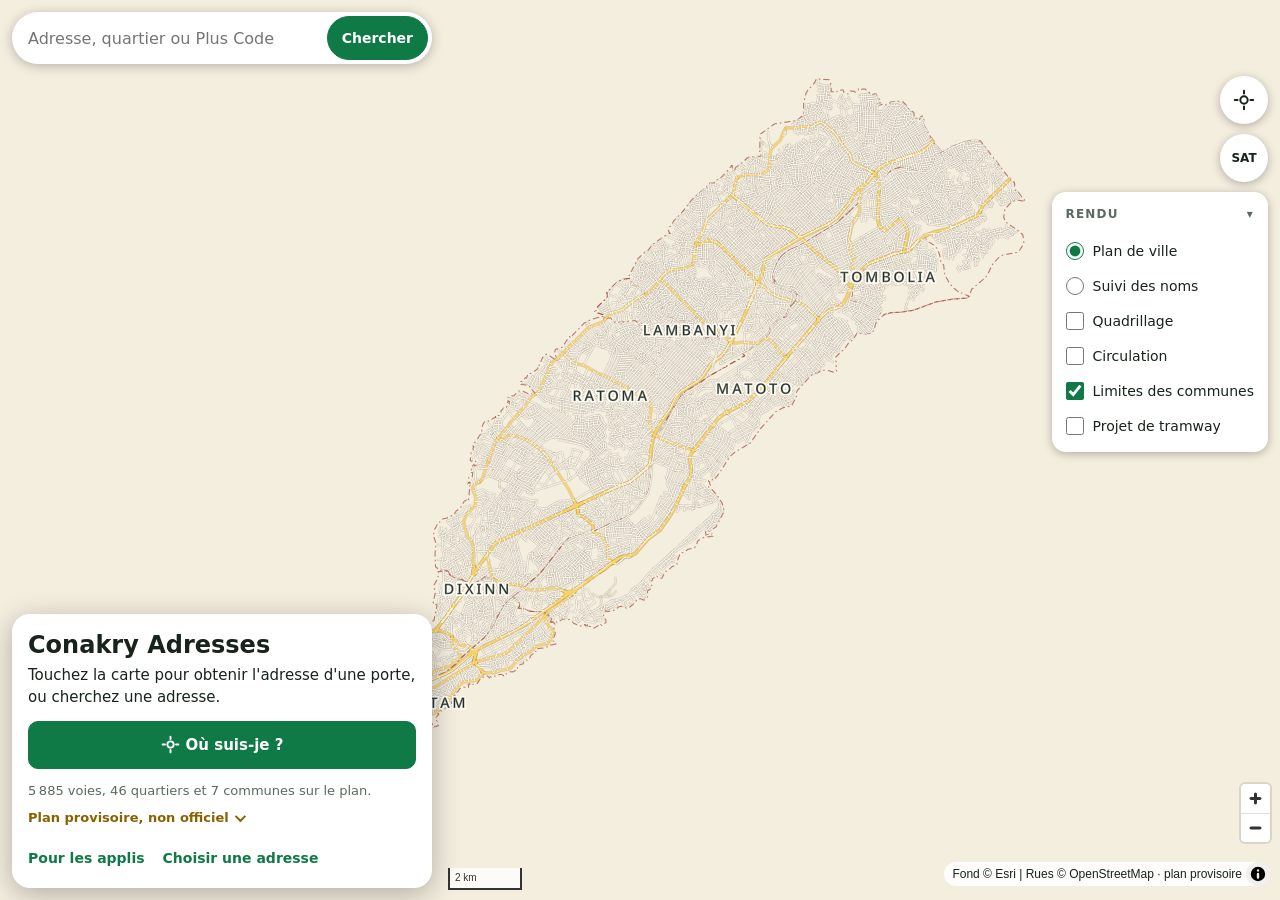
==== index.html @ 18bef1b9 "Add files via upload" ====
<!doctype html>
<html lang="fr">
<head>
<meta charset="utf-8">
<meta http-equiv="Content-Security-Policy" content="default-src 'self'; script-src 'self' 'sha256-NFKYXczPNvutUIV6wnnQyfD9SWZj7FU3vL9uxPOGpcQ=' 'sha256-Ma7/QPnhG1mItDEI+f5N7MuW3fQA10HbDsTtit2PILU='; style-src 'self' 'unsafe-inline' https://fonts.googleapis.com; font-src 'self' https://fonts.gstatic.com; img-src 'self' data: blob: https://server.arcgisonline.com; connect-src 'self' https://server.arcgisonline.com; worker-src 'self' blob:; child-src blob:; object-src 'none'; base-uri 'none'; form-action 'none'">
<meta name="referrer" content="strict-origin-when-cross-origin">
<meta name="viewport" content="width=device-width,initial-scale=1,viewport-fit=cover">
<meta name="theme-color" content="#0f7a46">
<title>Conakry Adresses</title>
<meta name="description" content="Plan d'adressage provisoire de Conakry : l'adresse de chaque porte, un code postal par quartier, des itinéraires. Pour les services de livraison et de transport.">
<link rel="icon" href="icone.svg" type="image/svg+xml">
<link rel="preconnect" href="https://fonts.googleapis.com"><link rel="preconnect" href="https://fonts.gstatic.com" crossorigin>
<link rel="stylesheet" href="https://fonts.googleapis.com/css2?family=Bricolage+Grotesque:opsz,wght@12..96,700;12..96,800&family=Instrument+Sans:wght@400;500;600;700&display=swap">
<link rel="stylesheet" href="lib/maplibre-gl.css">
<link rel="stylesheet" href="style.css">
<script>if(window.top!==window.self){document.documentElement.style.display='none';try{window.top.location=window.self.location.href}catch(e){}}</script>
<style>
html,body{height:100%;overflow:hidden}
#map{position:fixed;inset:0;background:var(--paper)}
.top{position:fixed;z-index:20;top:calc(env(safe-area-inset-top,0px) + 12px);left:max(12px,env(safe-area-inset-left,0px));width:min(420px,calc(100vw - 24px))}
.find{display:flex;align-items:center;gap:4px;background:var(--panel);border-radius:999px;box-shadow:0 2px 12px rgba(0,0,0,.25);padding:4px 4px 4px 16px;height:52px}
.find input{border:0;background:transparent;min-height:44px;padding:0;font-size:16px;flex:1;min-width:0;outline-offset:-2px}
.find .btn{border-radius:999px;min-height:44px}
.sugg{list-style:none;margin:8px 0 0;padding:6px;background:var(--panel);border-radius:16px;box-shadow:0 8px 24px rgba(0,0,0,.22);max-height:min(60vh,420px);overflow:auto}
.sugg li button{all:unset;box-sizing:border-box;display:flex;flex-direction:column;gap:1px;width:100%;padding:9px 10px;border-radius:10px;cursor:pointer}
.sugg li button:hover,.sugg li button[aria-selected="true"]{background:var(--green-soft)}
.sugg b{font-weight:600}.sugg small{color:var(--muted);font-size:12px}
.sugg .empty{padding:10px;color:var(--muted);font-size:14px}
.card{position:fixed;z-index:15;left:max(12px,env(safe-area-inset-left,0px));bottom:calc(env(safe-area-inset-bottom,0px) + 12px);width:min(420px,calc(100vw - 24px));max-height:min(58vh,560px);overflow:auto;background:var(--panel);border-radius:18px;box-shadow:0 6px 28px rgba(0,0,0,.28);padding:16px}
.eyebrow{font:600 13px/1.3 var(--body);color:var(--muted);display:flex;align-items:center;gap:7px}
.eyebrow.ici::before{content:"";width:10px;height:10px;border-radius:50%;background:#2a7de1;box-shadow:0 0 0 3px rgba(42,125,225,.25);flex:none}
.eyebrow.tram::before{content:"";width:10px;height:10px;border-radius:50%;background:var(--panel);border:2.5px solid var(--tram);box-sizing:border-box;flex:none}
.card h1{font:800 24px/1.15 var(--display);margin:2px 0 4px;text-wrap:balance}
.card .intro{margin:0;font-size:15px}
.chiffres{margin:12px 0 0;font-size:13px;color:var(--muted)}
.avert{margin:4px 0 0;font-size:13px;color:var(--muted)}
.avert summary{cursor:pointer;list-style:none;display:inline-flex;align-items:center;gap:6px;font-weight:600;color:var(--warn);min-height:28px}
.avert summary::-webkit-details-marker{display:none}
.avert summary::after{content:"";width:6px;height:6px;border-right:2px solid currentColor;border-bottom:2px solid currentColor;transform:rotate(45deg) translateY(-2px);transition:transform .15s}
.avert[open] summary::after{transform:rotate(-135deg) translateY(-1px)}
.avert p{margin:4px 0 0;line-height:1.45}
.liens{display:flex;flex-wrap:wrap;gap:4px 18px;margin:12px 0 0;font-size:14px}
.liens a{font-weight:600;text-decoration:none;min-height:28px;display:inline-flex;align-items:center}
.liens a:hover{text-decoration:underline}
.btn.big{min-height:48px;font-size:15px}
.btn svg{flex:none}
.card h2{font:800 21px/1.2 var(--display);margin:2px 0 4px}
.l2{font-size:15px;color:var(--fg)}
.chips{display:flex;flex-wrap:wrap;gap:6px;margin:10px 0 4px}
.chip{font:600 12px ui-monospace,SFMono-Regular,Menlo,monospace;padding:5px 9px;border-radius:7px;background:var(--green-soft);color:var(--green);border:0;cursor:pointer;display:inline-flex;align-items:center;gap:6px;min-height:30px;max-width:100%;overflow-wrap:anywhere;text-align:left}
.chip svg{flex:none;opacity:.75}
.chip.pc{background:var(--soft);color:var(--fg)}
.st{font-size:13px;color:var(--muted);margin:6px 0 0}
.st.prov{color:var(--warn)}
.ded{margin:8px 0 0;padding:8px 10px;border-left:3px solid var(--quartier);background:color-mix(in srgb,var(--quartier) 7%,transparent);border-radius:0 8px 8px 0;font-size:13px;line-height:1.4;color:var(--fg)}
.ded b{font-weight:700}
.row{display:flex;flex-wrap:wrap;gap:8px;margin-top:12px}
.row .btn{flex:1 1 auto}
.villes{display:flex;flex-wrap:wrap;gap:6px;margin:10px 0 2px}.villes a{font:600 13px var(--body);padding:6px 11px;border-radius:999px;border:1px solid var(--line);color:var(--fg);text-decoration:none;background:var(--panel)}.villes a[aria-current="page"]{background:var(--green);border-color:var(--green);color:var(--on-green)}
.modes{display:grid;grid-template-columns:repeat(3,1fr);gap:6px;background:var(--soft);padding:4px;border-radius:12px;margin:10px 0}
.modes button{all:unset;text-align:center;padding:9px 4px;border-radius:9px;font:600 14px var(--body);cursor:pointer;color:var(--muted)}
.modes button[aria-pressed="true"]{background:var(--panel);color:var(--green);box-shadow:0 1px 3px rgba(0,0,0,.15)}
.sum{display:flex;gap:14px;align-items:baseline}.sum b{font:800 26px var(--display)}.sum span{color:var(--muted);font-size:14px}
.pts{display:grid;grid-template-columns:14px 1fr;gap:6px 10px;align-items:center;font-size:14px;margin:6px 0}
.pts i{width:12px;height:12px;border-radius:50%;display:block}.pts .a{background:var(--blue)}.pts .b{background:var(--red)}
.steps{list-style:none;margin:10px 0 0;padding:0;border-top:1px solid var(--line)}
.steps li{display:flex;justify-content:space-between;gap:10px;padding:7px 0;border-bottom:1px solid var(--line);font-size:13px}
.steps li span:last-child{color:var(--muted);white-space:nowrap}
.fabs{position:fixed;z-index:15;right:max(12px,env(safe-area-inset-right,0px));top:calc(env(safe-area-inset-top,0px) + 76px);display:flex;flex-direction:column;align-items:flex-end;gap:10px}
:root{--street-prop:#0f7a46;--street-keep:#3e5a8a;--street-todo:#b9a07a;--circ:#d9650b;--tram:#7b2d8e}
@media (prefers-color-scheme:dark){:root:not([data-theme="light"]){--street-prop:#3fc483;--street-keep:#8fb0ea;--street-todo:#8a7a60;--circ:#ff9a45;--tram:#d08be6}}
:root[data-theme="dark"]{--street-prop:#3fc483;--street-keep:#8fb0ea;--street-todo:#8a7a60;--circ:#ff9a45;--tram:#d08be6}
/* menu « Rendu », comme sur la carte de Kaloum */
.rendu{background:var(--panel);border-radius:14px;box-shadow:0 2px 10px rgba(0,0,0,.28);max-width:min(250px,calc(100vw - 24px))}
.rendu>button{all:unset;box-sizing:border-box;cursor:pointer;display:flex;align-items:center;justify-content:space-between;gap:10px;width:100%;min-height:44px;padding:0 14px;font:800 12px var(--body);letter-spacing:.1em;text-transform:uppercase;color:var(--muted)}
.rendu>button:focus-visible{outline:3px solid var(--yellow);outline-offset:2px;border-radius:14px}
.rendu .rb{display:grid;gap:9px;padding:2px 14px 13px;font-size:14px;max-height:calc(100vh - env(safe-area-inset-top,0px) - 250px);overflow:auto}
@media (max-width:640px){.rendu .rb{max-height:calc(100vh - env(safe-area-inset-top,0px) - var(--card,140px) - 230px)}}
.rendu label{display:flex;gap:9px;align-items:center;cursor:pointer;font-weight:500;min-height:26px}
.rendu input{width:18px;height:18px;margin:0;accent-color:var(--green);flex:none}
.rleg{display:grid;gap:4px;font-size:12px;color:var(--muted);border-top:1px solid var(--line);padding-top:8px}.rleg i{display:inline-block;width:20px;height:5px;border-radius:3px;margin-right:7px;vertical-align:middle}
.tram-info b{color:var(--tram)}
.fab{display:grid;place-items:center;width:48px;height:48px;border-radius:50%;border:0;background:var(--panel);color:var(--fg);box-shadow:0 2px 10px rgba(0,0,0,.28);cursor:pointer;font:700 12px var(--body)}
.fab[aria-pressed="true"]{background:var(--green);color:var(--on-green)}
.toast{position:fixed;z-index:40;left:50%;transform:translateX(-50%);top:calc(env(safe-area-inset-top,0px) + 76px);background:var(--fg);color:var(--bg);padding:10px 16px;border-radius:10px;font-weight:600;font-size:14px;max-width:calc(100% - 32px);text-align:center;box-shadow:0 6px 20px rgba(0,0,0,.25)}
.status{position:fixed;inset:0;z-index:30;display:grid;place-items:center;background:color-mix(in srgb,var(--bg) 85%,transparent);padding:24px;text-align:center}
.status div{max-width:440px;background:var(--panel);border:1px solid var(--line);border-radius:16px;padding:20px}
.status h3{font:800 19px var(--display);margin:0 0 6px}
.pin{width:30px;height:42px;margin:-42px 0 0 -15px;filter:drop-shadow(0 2px 3px rgba(0,0,0,.4))}
.me{width:18px;height:18px;margin:-9px 0 0 -9px;border-radius:50%;background:#2a7de1;border:3px solid #fff;box-shadow:0 0 0 6px rgba(42,125,225,.25)}
.pick{position:fixed;z-index:25;left:50%;transform:translateX(-50%);top:calc(env(safe-area-inset-top,0px) + 76px);background:var(--panel);border:2px solid var(--blue);border-radius:12px;padding:8px 12px;font-weight:600;display:flex;gap:10px;align-items:center;box-shadow:0 4px 14px rgba(0,0,0,.2);max-width:calc(100% - 24px)}
.maplibregl-ctrl-bottom-right{bottom:calc(env(safe-area-inset-bottom,0px) + 4px)}
@media (min-width:641px){.maplibregl-ctrl-bottom-left{left:calc(min(420px,100vw - 24px) + 18px)}}
.maplibregl-ctrl-attrib,.maplibregl-ctrl-attrib.maplibregl-compact{background:color-mix(in srgb,var(--panel) 88%,transparent);color:var(--fg)}.maplibregl-ctrl-attrib a{color:var(--fg)}
.k-north .maplibregl-ctrl-compass{display:none}
@media (max-width:640px){
  .card{left:0;right:0;width:auto;bottom:0;border-radius:18px 18px 0 0;padding:14px 16px calc(14px + env(safe-area-inset-bottom,0px));max-height:52vh}
  .maplibregl-ctrl-bottom-left,.maplibregl-ctrl-bottom-right{bottom:calc(var(--card,140px) + 4px)}
  .maplibregl-ctrl-zoom-in,.maplibregl-ctrl-zoom-out{display:none!important}
  .maplibregl-ctrl-bottom-right .maplibregl-ctrl-attrib{max-width:calc(100vw - 118px)}
  .rendu .rb{gap:5px;font-size:14px}
  .rendu label{min-height:30px}
}
</style>
</head>
<body>
<div id="map" role="application" aria-label="Carte de Conakry : touchez une porte pour obtenir son adresse"></div>
<header class="top">
  <form class="find" id="find" role="search" autocomplete="off">
    <input type="search" id="q" placeholder="Adresse, quartier ou Plus Code" aria-label="Chercher une adresse" aria-controls="sugg" maxlength="120" enterkeyhint="search">
    <button class="btn primary" type="submit">Chercher</button>
  </form>
  <ul class="sugg" id="sugg" role="listbox" hidden></ul>
</header>
<div class="fabs">
  <button class="fab" type="button" id="fabLoc" aria-label="Ma position"><svg width="22" height="22" viewBox="0 0 24 24" fill="none" stroke="currentColor" stroke-width="2.2" stroke-linecap="round" aria-hidden="true"><circle cx="12" cy="12" r="4"/><path d="M12 2v3M12 19v3M2 12h3M19 12h3"/></svg></button>
  <button class="fab" type="button" id="fabSat" aria-label="Vue satellite" aria-pressed="false">SAT</button>
  <div class="rendu" id="rendu" hidden>
    <button type="button" id="renduBtn" aria-expanded="false" aria-controls="renduCorps">Rendu <span id="renduFl" aria-hidden="true">▸</span></button>
    <div class="rb" id="renduCorps" hidden>
      <label><input type="radio" name="rendu" value="plan"> Plan de ville</label>
      <label><input type="radio" name="rendu" value="suivi"> Suivi des noms</label>
      <label><input type="checkbox" id="grilleOn"> Quadrillage</label>
      <label><input type="checkbox" id="circOn"> Circulation</label>
      <label><input type="checkbox" id="limOn"> Limites des communes</label>
      <label id="tramLab"><input type="checkbox" id="tramOn"> Projet de tramway</label>
      <div class="rleg" id="legSuivi" hidden><span><i style="background:var(--street-keep)"></i>Nom conservé</span><span><i style="background:var(--street-prop)"></i>Nom proposé</span><span><i style="background:var(--street-todo)"></i>À nommer</span></div>
      <div class="rleg" id="legCirc" hidden><span><i style="background:var(--circ)"></i>Sens unique (flèches au zoom)</span></div>
    </div>
  </div>
</div>
<div class="pick" id="pick" hidden><span id="pickTxt">Touchez la carte pour choisir le départ</span><button class="btn" type="button" id="pickNo">Annuler</button></div>
<section class="card" id="card" aria-live="polite"></section>
<div class="toast" id="toast" role="status" hidden></div>
<div class="status" id="status"><div><h3>Chargement du plan…</h3><p class="hint">Les rues et les quartiers arrivent.</p></div></div>
<script src="lib/maplibre-gl.js"></script>
<script src="sdk/conakry-adresses.js"></script>
<script src="sdk/guidage.js"></script>
<script>
(()=>{
const $=id=>document.getElementById(id),CA=window.ConakryAdresses;
const esc=s=>String(s??'').replace(/[&<>"']/g,c=>({'&':'&amp;','<':'&lt;','>':'&gt;','"':'&quot;',"'":'&#39;'}[c]));
const css=v=>getComputedStyle(document.documentElement).getPropertyValue(v).trim();
let toastT;const toast=m=>{const t=$('toast');t.textContent=m;t.hidden=false;clearTimeout(toastT);toastT=setTimeout(()=>{t.hidden=true},3200)};
const fmtD=m=>m<1000?Math.round(m/10)*10+' m':(m/1000).toFixed(1).replace('.',',')+' km';
const fmtT=s=>s<60?'moins d\'1 min':s<3600?Math.round(s/60)+' min':Math.floor(s/3600)+' h '+String(Math.round(s%3600/60)).padStart(2,'0');
const glyphOk=c=>{const n=c.codePointAt(0);return n<1024||(n>=7680&&n<7936)||(n>=8192&&n<8448)};
const safe=t=>[...String(t||'')].map(c=>glyphOk(c)?c:[...c.normalize('NFD')].filter(glyphOk).join('')).join('');
/* ville : ?ville=labe, ou d'après le code postal d'un identifiant partagé (#GN-85002-…), sinon Conakry */
const VILLES={conakry:{nom:'Conakry',dossier:'data/'},kindia:{nom:'Kindia',dossier:'data/kindia/'},labe:{nom:'Labé',dossier:'data/labe/'},mamou:{nom:'Mamou',dossier:'data/mamou/'},nzerekore:{nom:'N\'Zérékoré',dossier:'data/nzerekore/'},siguiri:{nom:'Siguiri',dossier:'data/siguiri/'}};
const PREFIXES=[['834','siguiri'],['840','kindia'],['850','labe'],['860','mamou'],['870','nzerekore'],['88','conakry'],['89','conakry']];
const villeDuCode=id=>{const m=String(id||'').match(/^GN-(\d{5})-/i);if(!m)return null;const p=PREFIXES.find(([x])=>m[1].startsWith(x));return p?p[1]:null};
let VILLE=new URLSearchParams(location.search).get('ville');
const aVille=k=>typeof k==='string'&&Object.prototype.hasOwnProperty.call(VILLES,k);
const dec=t=>{try{return decodeURIComponent(t)}catch(e){return t}};   /* un lien abîmé (« #% ») ne bloque pas la carte */
if(!aVille(VILLE))VILLE=villeDuCode(dec(location.hash.slice(1)))||'conakry';
const VI=VILLES[VILLE],SUFFIXE=VILLE==='conakry'?'':'?ville='+VILLE;
$('status').querySelector('h3').textContent='Chargement du plan de '+VI.nom+'…';
let VLIST=null;
if(!window.maplibregl||!CA){$('status').innerHTML='<div><h3>La carte ne peut pas démarrer</h3><p class="hint">Vérifiez la connexion internet et utilisez un navigateur récent (Chrome, Safari, Edge).</p></div>';return}

/* ---------- carte ---------- */
const ESRI='https://server.arcgisonline.com/ArcGIS/rest/services/';
const dark=()=>matchMedia('(prefers-color-scheme: dark)').matches&&document.documentElement.dataset.theme!=='light';
const CLE_VUE='conakry-carte-vue'+(VILLE==='conakry'?'':'-'+VILLE);
/* dernière vue gardée par ce navigateur : vérifiée, sinon oubliée (une vue abîmée empêcherait la carte de démarrer) */
let vue=null;try{const v=JSON.parse(localStorage.getItem(CLE_VUE)||'null'),n=x=>typeof x==='number'&&isFinite(x);
  if(v&&n(v.lat)&&n(v.lng)&&n(v.z)&&Math.abs(v.lat)<85&&Math.abs(v.lng)<=180&&v.z>=0&&v.z<=22)vue={lat:v.lat,lng:v.lng,z:v.z,b:n(v.b)?v.b:0,p:n(v.p)?Math.min(Math.max(v.p,0),60):0};else localStorage.removeItem(CLE_VUE)}catch(e){}
const map=new maplibregl.Map({container:'map',attributionControl:false,maxPitch:60,
  style:{version:8,glyphs:new URL('glyphs/{fontstack}/{range}.pbf',location.href).href.replace('%7Bfontstack%7D','{fontstack}').replace('%7Brange%7D','{range}'),
    sources:{plan:{type:'raster',tiles:[ESRI+'Canvas/'+(dark()?'World_Dark_Gray_Base':'World_Light_Gray_Base')+'/MapServer/tile/{z}/{y}/{x}'],tileSize:256,maxzoom:16,attribution:'Fond © Esri'},
      sat:{type:'raster',tiles:[ESRI+'World_Imagery/MapServer/tile/{z}/{y}/{x}'],tileSize:256,maxzoom:18,attribution:'Images © Esri, Maxar'}},
    layers:[{id:'bg',type:'background',paint:{'background-color':css('--paper')}},{id:'plan',type:'raster',source:'plan',paint:{'raster-opacity':.55}},{id:'sat',type:'raster',source:'sat',layout:{visibility:'none'}}]},
  center:vue?[vue.lng,vue.lat]:[-13.62,9.60],zoom:vue?vue.z:11,bearing:vue?vue.b:0,pitch:vue?vue.p:0,
  locale:{'NavigationControl.ZoomIn':'Zoomer','NavigationControl.ZoomOut':'Dézoomer','NavigationControl.ResetBearing':'Remettre le nord en haut','AttributionControl.ToggleAttribution':'Sources','Popup.Close':'Fermer'}});
map.addControl(new maplibregl.AttributionControl({compact:true,customAttribution:'Rues © <a href="https://www.openstreetmap.org/copyright" target="_blank" rel="noopener noreferrer">OpenStreetMap</a> · plan provisoire'}),'bottom-right');
map.addControl(new maplibregl.NavigationControl({visualizePitch:true}),'bottom-right');
map.addControl(new maplibregl.ScaleControl({unit:'metric',maxWidth:90}),'bottom-left');
const north=()=>map.getContainer().classList.toggle('k-north',Math.abs(map.getBearing())<.5&&map.getPitch()<.5);map.on('rotate',north);map.on('pitch',north);north();
let saveT;map.on('moveend',()=>{clearTimeout(saveT);saveT=setTimeout(()=>{const c=map.getCenter();try{localStorage.setItem(CLE_VUE,JSON.stringify({lat:+c.lat.toFixed(5),lng:+c.lng.toFixed(5),z:+map.getZoom().toFixed(2),b:+map.getBearing().toFixed(1),p:+map.getPitch().toFixed(1)}))}catch(e){}},400)});
$('fabSat').onclick=()=>{const on=$('fabSat').getAttribute('aria-pressed')!=='true';$('fabSat').setAttribute('aria-pressed',on?'true':'false');map.setLayoutProperty('sat','visibility',on?'visible':'none');map.setLayoutProperty('plan','visibility',on?'none':'visible');map.setPaintProperty('bg','background-color',on?'#20251f':css('--paper'))};

/* ---------- données ---------- */
let ref=null,pin=null,me=null,mePos=null,mePosT=0,route=null,picking=false;
const FC=f=>({type:'FeatureCollection',features:f||[]});
function addLayers(){
  const z=['interpolate',['exponential',1.6],['zoom']];
  /* largeur des rues selon le zoom : [zoom, grande voie, petite rue] */
  const W=[[10,.8,.2],[11,1.2,.4],[12,2,.7],[13,2.8,1.2],[14,4,2],[15,6,3.2],[16,9,6],[17,14,10],[18,22,16]];
  const width=add=>[...z,...W.flatMap(([zz,M,m])=>[zz,['case',['==',['get','m'],1],M+add,m+add]])];
  map.addSource('zones',{type:'geojson',data:zonesFC()});
  map.addSource('voies',{type:'geojson',data:voiesFC(),tolerance:.25,buffer:64});
  map.addSource('noms',{type:'geojson',data:FC()});map.addSource('route',{type:'geojson',data:FC()});
  map.addSource('quartiers',{type:'geojson',data:quartiersFC()});map.addSource('communes',{type:'geojson',data:communesFC()});map.addSource('nums',{type:'geojson',data:FC()});
  map.addLayer({id:'zones',type:'line',source:'zones',paint:{'line-color':css('--quartier'),'line-width':[...z,10,1,15,2.4],'line-dasharray':[4,2,1,2],'line-opacity':.7}});
  map.addLayer({id:'casing',type:'line',source:'voies',layout:{'line-cap':'round','line-join':'round'},paint:{'line-color':['case',['==',['get','m'],1],css('--major-casing'),css('--casing')],'line-width':width(2.2),'line-opacity':['interpolate',['linear'],['zoom'],11,0,12.5,1]}});
  map.addLayer({id:'voies',type:'line',source:'voies',layout:{'line-cap':'round','line-join':'round'},paint:{'line-color':['case',['==',['get','m'],1],css('--major'),['==',['get','t'],1],'#efe9dd',css('--street')],'line-width':width(0)}});
  map.addLayer({id:'route-c',type:'line',source:'route',layout:{'line-cap':'round','line-join':'round'},paint:{'line-color':'#ffffff','line-width':[...z,11,5,16,12,18,20]}});
  map.addLayer({id:'route',type:'line',source:'route',layout:{'line-cap':'round','line-join':'round'},paint:{'line-color':css('--blue'),'line-width':[...z,11,3,16,7,18,13]}});
  /* précision du GPS autour du point bleu */
  map.addSource('moi',{type:'geojson',data:FC()});
  map.addLayer({id:'moi-f',type:'fill',source:'moi',paint:{'fill-color':'#2a7de1','fill-opacity':.12}});
  map.addLayer({id:'moi-l',type:'line',source:'moi',paint:{'line-color':'#2a7de1','line-opacity':.5,'line-width':1.2}});
/* numéros sous les noms : les noms de rues passent en priorité */
  map.addLayer({id:'nums',type:'symbol',source:'nums',minzoom:17.3,layout:{'text-field':['get','t'],'text-font':['NotoSansMedium'],'text-size':10.5,'text-padding':1},paint:{'text-color':['case',['==',['get','i'],1],css('--quartier'),css('--text')],'text-halo-color':css('--halo'),'text-halo-width':1.4}});
  const lab=(id,filter,minz,size,color,ls)=>map.addLayer({id,type:'symbol',source:'voies',minzoom:minz,filter,layout:{'text-field':['get','n'],'text-font':['NotoSansMedium'],'text-size':size,'symbol-placement':'line','text-max-angle':38,'symbol-spacing':280,'text-padding':2,'text-rotation-alignment':'map','text-pitch-alignment':'viewport','text-letter-spacing':ls||0},paint:{'text-color':color,'text-halo-color':css('--halo'),'text-halo-width':1.6}});
  lab('noms-p',['==',['get','p'],1],16.3,['interpolate',['linear'],['zoom'],16,9.5,18,12],css('--provisoire'));
  lab('noms',['all',['==',['get','p'],0],['==',['get','m'],0]],14.8,['interpolate',['linear'],['zoom'],15,9.5,17,12,19,14],css('--text'));
  lab('noms-m',['all',['==',['get','p'],0],['==',['get','m'],1]],12.5,['interpolate',['linear'],['zoom'],12.5,10,15,12,18,15],css('--text'),.05);
  map.addLayer({id:'quartiers',type:'symbol',source:'quartiers',minzoom:13,maxzoom:17.5,layout:{'text-field':['get','n'],'text-font':['NotoSansMedium'],'text-size':['interpolate',['linear'],['zoom'],13,10.5,16,13],'text-transform':'uppercase','text-letter-spacing':.18,'text-max-width':9,'text-padding':6},paint:{'text-color':css('--quartier'),'text-halo-color':css('--halo'),'text-halo-width':1.8,'text-opacity':.9}});
  map.addLayer({id:'communes',type:'symbol',source:'communes',maxzoom:13.2,layout:{'text-field':['get','n'],'text-font':['NotoSansMedium'],'text-size':['interpolate',['linear'],['zoom'],9,11,12,15],'text-transform':'uppercase','text-letter-spacing':.22},paint:{'text-color':css('--fg'),'text-halo-color':css('--halo'),'text-halo-width':2}});
}
function voiesFC(){return FC(ref.voies.map(v=>({type:'Feature',id:v.k,properties:{c:v.code,n:safe(v.nom),m:CA._interne.MAJEUR[v.highway]?1:0,p:v.statut==='a_nommer'||v.statut==='provisoire'||v.lien?1:0,t:v.highway==='track'?1:0,s:v.statut==='propose'?1:v.statut==='a_nommer'||v.statut==='provisoire'?2:0},geometry:{type:'MultiLineString',coordinates:v.segs.map(g=>g.map(p=>[p.lon,p.lat]))}})))}
function zonesFC(){return FC(ref.zones.flatMap(z=>z.rings.map(r=>({type:'Feature',properties:{n:z.nom},geometry:{type:'LineString',coordinates:r.concat([r[0]])}}))))}
function quartiersFC(){return FC(ref.quartiers.map(q=>({type:'Feature',properties:{n:safe(q.nom)+'\n'+q.cp},geometry:{type:'Point',coordinates:[q.lng,q.lat]}})))}
function communesFC(){return FC(ref.communes.map(c=>{const qs=ref.quartiers.filter(q=>q.commune===c.code);if(!qs.length)return null;return{type:'Feature',properties:{n:safe(c.nom)},geometry:{type:'Point',coordinates:[qs.reduce((a,q)=>a+q.lng,0)/qs.length,qs.reduce((a,q)=>a+q.lat,0)/qs.length]}}}).filter(Boolean))}
function drawNums(){
  if(!ref||!map.getSource('nums'))return;
  if(map.getZoom()<17.3){map.getSource('nums').setData(FC());return}
  const b=map.getBounds();const n=ref.numerosDans(b.getSouth(),b.getWest(),b.getNorth(),b.getEast(),1500);
  map.getSource('nums').setData(FC(n.map(x=>({type:'Feature',properties:{t:String(x.numero),i:x.impair?1:0},geometry:{type:'Point',coordinates:[x.lng,x.lat]}}))));
}
map.on('moveend',()=>setTimeout(drawNums,0));

/* ---------- menu « Rendu » (comme sur la carte de Kaloum) ---------- */
let RENDU={mode:'plan',grille:false,circ:false,lim:true,tram:false};
try{const r=JSON.parse(localStorage.getItem('conakry-rendu')||'{}')||{};if(r.mode==='suivi')RENDU.mode='suivi';for(const k of['grille','circ','lim','tram'])if(typeof r[k]==='boolean')RENDU[k]=r[k]}catch(e){}
const garderRendu=()=>{try{localStorage.setItem('conakry-rendu',JSON.stringify(RENDU))}catch(e){}};
const vis=(id,on)=>{if(map.getLayer(id))map.setLayoutProperty(id,'visibility',on?'visible':'none')};
/* quadrillage : carreaux de 0,01° (environ 1,1 km), colonnes A, B… d'ouest en est, rangées 1, 2… du nord au sud */
const GC=0.01;let G0=null;
const colonne=i=>{let t='';i++;while(i>0){const r=(i-1)%26;t=String.fromCharCode(65+r)+t;i=Math.floor((i-1)/26)}return t};
function grilleOrigine(){if(!G0){const b=ref.bbox;G0={w:Math.floor(b[0]/GC)*GC,n:Math.ceil(b[3]/GC)*GC,e:Math.ceil(b[2]/GC)*GC,s:Math.floor(b[1]/GC)*GC}}return G0}
const carreau=p=>{const o=grilleOrigine(),i=Math.floor((p.lng-o.w)/GC),j=Math.floor((o.n-p.lat)/GC);return i>=0&&j>=0&&p.lng<=o.e&&p.lat>=o.s?colonne(i)+(j+1):null};
function grille(){
  if(map.getSource('grille'))return;
  const o=grilleOrigine(),nx=Math.round((o.e-o.w)/GC),ny=Math.round((o.n-o.s)/GC),l=[],c=[];
  for(let i=0;i<=nx;i++){const x=+(o.w+i*GC).toFixed(4);l.push({type:'Feature',properties:{},geometry:{type:'LineString',coordinates:[[x,o.s],[x,o.n]]}})}
  for(let j=0;j<=ny;j++){const y=+(o.n-j*GC).toFixed(4);l.push({type:'Feature',properties:{},geometry:{type:'LineString',coordinates:[[o.w,y],[o.e,y]]}})}
  for(let i=0;i<nx;i++)for(let j=0;j<ny;j++)c.push({type:'Feature',properties:{t:colonne(i)+(j+1)},geometry:{type:'Point',coordinates:[o.w+(i+.5)*GC,o.n-(j+.5)*GC]}});
  map.addSource('grille',{type:'geojson',data:FC(l)});map.addSource('carreaux',{type:'geojson',data:FC(c)});
  map.addLayer({id:'grille',type:'line',source:'grille',paint:{'line-color':css('--blue'),'line-width':1,'line-opacity':.45}},'casing');
  map.addLayer({id:'carreaux',type:'symbol',source:'carreaux',minzoom:12.5,layout:{'text-field':['get','t'],'text-font':['NotoSansMedium'],'text-size':13,'text-allow-overlap':false},paint:{'text-color':css('--blue'),'text-opacity':.6,'text-halo-color':css('--halo'),'text-halo-width':1.5}});
}
/* circulation : flèches dans le sens des rues à sens unique (OpenStreetMap) */
function circulation(){
  if(map.getSource('sens'))return;
  const f=[];
  for(const v of ref.voies)v.segs.forEach((g,gi)=>{const o=v.ow[gi]||0;if(!o||g.length<2)return;const c=g.map(p=>[p.lon,p.lat]);f.push({type:'Feature',properties:{},geometry:{type:'LineString',coordinates:o>0?c:c.slice().reverse()}})});
  const cv=document.createElement('canvas');cv.width=cv.height=36;const x=cv.getContext('2d');
  x.fillStyle=css('--circ');x.strokeStyle=css('--halo');x.lineWidth=3;x.lineJoin='round';
  x.beginPath();x.moveTo(8,8);x.lineTo(28,18);x.lineTo(8,28);x.lineTo(13,18);x.closePath();x.stroke();x.fill();
  map.addImage('sens',x.getImageData(0,0,36,36),{pixelRatio:2});
  map.addSource('sens',{type:'geojson',data:FC(f)});
  map.addLayer({id:'sens',type:'symbol',source:'sens',minzoom:14.5,layout:{'symbol-placement':'line','symbol-spacing':80,'icon-image':'sens','icon-size':['interpolate',['linear'],['zoom'],15,.8,18,1.3],'icon-rotation-alignment':'map','icon-allow-overlap':true,'icon-ignore-placement':true}},'nums');
  map.addLayer({id:'sens-l',type:'line',source:'sens',minzoom:12,maxzoom:14.6,paint:{'line-color':css('--circ'),'line-width':2,'line-opacity':.8}},'nums');
  return f.length;
}
/* projet de tramway Coyah – Conakry – Kaloum – Coyah (stations et lignes reprises de la carte de Kaloum) */
const TRAM_STATIONS={
  coyah:{n:'Coyah',ll:[9.7056,-13.3858],big:1},maneah:{n:'Manéah',ll:[9.7005,-13.4128]},km36:{n:'Sanoyah – Km 36',ll:[9.6705,-13.4580],big:1},
  kagbelen:{n:'Kagbélen',ll:[9.6930,-13.5190]},sonfonia:{n:'Sonfonia',ll:[9.6640,-13.5660]},lambanyi:{n:'Lambanyi',ll:[9.6420,-13.5990]},
  cosa:{n:'Cosa',ll:[9.6020,-13.6170]},bambeto:{n:'Bambeto',ll:[9.5830,-13.6400]},hamdallaye:{n:'Hamdallaye',ll:[9.5660,-13.6510]},dixinn:{n:'Dixinn',ll:[9.5450,-13.6750]},
  pont:{n:'Pont du 8 Novembre',ll:[9.5252,-13.6880],big:1},port:{n:'Port autonome',ll:[9.5157,-13.7080]},almamya:{n:'Almamya – Centre administratif',ll:[9.5105,-13.7113],big:1},
  sandervalia:{n:'Sandervalia',ll:[9.5086,-13.7186]},coronthie:{n:'Coronthie',ll:[9.5047,-13.7142]},boulbinet:{n:'Boulbinet',ll:[9.5079,-13.7043]},manquepas:{n:'Manquepas',ll:[9.5089,-13.7090]},
  madina:{n:'Madina (marché)',ll:[9.5470,-13.6610]},matam:{n:'Matam',ll:[9.5560,-13.6420]},gbessia:{n:'Gbessia – Aéroport',ll:[9.5769,-13.6120],big:1},
  matoto:{n:'Matoto',ll:[9.5880,-13.5950]},tombolia:{n:'Tombolia',ll:[9.6150,-13.5560]}
};
const TRAM_LINES=[
  {id:'tronc',nom:'Tronc commun Coyah – Sanoyah',st:['coyah','maneah','km36']},
  {id:'nord',nom:'Branche nord (corridor route Le Prince)',st:['km36','kagbelen','sonfonia','lambanyi','cosa','bambeto','hamdallaye','dixinn','pont']},
  {id:'kaloum',nom:'Boucle de Kaloum',st:['pont','port','almamya','sandervalia','coronthie','boulbinet','manquepas','pont']},
  {id:'sud',nom:'Branche sud (corridor de l\'autoroute)',st:['pont','madina','matam','gbessia','matoto','tombolia','km36']}
];
const TRAM_INFO={
  coyah:'Terminus. Gare routière vers l\'intérieur du pays.',km36:'Nœud de correspondance entre les deux branches et le tronc vers Coyah.',
  pont:'Entrée de Kaloum : les deux branches s\'y rejoignent et font la boucle de la presqu\'île.',
  port:'Port autonome de Conakry.',almamya:'Centre administratif : ministères, banques. Correspondance avec le train Conakry Express.',
  boulbinet:'Port de pêche et quartier de Boulbinet.',coronthie:'Pointe de la presqu\'île. Embarcadère vers les îles de Loos (commune de Kassa).',
  gbessia:'Aéroport international. Commune la plus peuplée de Conakry (520 000 habitants en 2025).',
  kagbelen:'Correspondance avec le train Conakry Express (terminus de Kagbélen). 395 000 habitants en 2025.',
  lambanyi:'386 000 habitants en 2025.',sonfonia:'310 000 habitants en 2025.',tombolia:'373 000 habitants en 2025.'
};
const distLL=(a,b)=>Math.hypot((a[0]-b[0])*110574,(a[1]-b[1])*111320*Math.cos(a[0]*Math.PI/180));
let tramKm=0;
function tramway(){
  if(map.getSource('tram'))return false;
  const lignes=[];tramKm=0;
  for(const ln of TRAM_LINES){
    const pts=ln.st.map(k=>TRAM_STATIONS[k].ll),g=[];
    for(let j=1;j<pts.length;j++){
      let leg=null;
      /* le tracé suit les rues du plan (sens uniques ignorés pour un tram) ; à défaut, ligne droite */
      try{const r=ref.itineraire({lat:pts[j-1][0],lng:pts[j-1][1]},{lat:pts[j][0],lng:pts[j][1]},{mode:'pied'});if(r&&r.distance<2.5*distLL(pts[j-1],pts[j])+300)leg=[pts[j-1]].concat(r.ligne,[pts[j]])}catch(e){}
      if(!leg)leg=[pts[j-1],pts[j]];
      g.push(...(g.length?leg.slice(1):leg));
    }
    for(let j=1;j<g.length;j++)tramKm+=distLL(g[j-1],g[j])/1000;
    lignes.push({type:'Feature',properties:{n:ln.nom},geometry:{type:'LineString',coordinates:g.map(p=>[p[1],p[0]])}});
  }
  const st=Object.entries(TRAM_STATIONS).map(([k,v])=>({type:'Feature',properties:{k,n:safe(v.n),b:v.big?1:0},geometry:{type:'Point',coordinates:[v.ll[1],v.ll[0]]}}));
  map.addSource('tram',{type:'geojson',data:FC(lignes)});map.addSource('tram-st',{type:'geojson',data:FC(st)});
  const z=['interpolate',['linear'],['zoom']];
  map.addLayer({id:'tram-b',type:'line',source:'tram',layout:{'line-cap':'round','line-join':'round'},paint:{'line-color':'#ffffff','line-width':[...z,10,5,16,11]}},'nums');
  map.addLayer({id:'tram',type:'line',source:'tram',layout:{'line-cap':'round','line-join':'round'},paint:{'line-color':css('--tram'),'line-width':[...z,10,2.5,16,5]}},'nums');
  map.addLayer({id:'tram-t',type:'line',source:'tram',minzoom:13,paint:{'line-color':css('--tram'),'line-width':[...z,13,8,16,12],'line-dasharray':[.25,2.2]}},'nums');
  map.addLayer({id:'tram-st',type:'circle',source:'tram-st',paint:{'circle-radius':['case',['==',['get','b'],1],6.5,4.5],'circle-color':'#ffffff','circle-stroke-color':css('--tram'),'circle-stroke-width':2.5}});
  map.addLayer({id:'tram-n',type:'symbol',source:'tram-st',minzoom:10.5,layout:{'text-field':['get','n'],'text-font':['NotoSansMedium'],'text-size':12,'text-offset':[0,1.25],'text-anchor':'top','text-max-width':9},paint:{'text-color':css('--tram'),'text-halo-color':css('--halo'),'text-halo-width':1.8}});
  return true;
}
function tramCarte(){
  card.dataset.vue='tram';pin&&pin.remove();
  card.innerHTML=`<div class="eyebrow tram">Projet de tramway</div><h2>Coyah – Conakry – Kaloum – Coyah</h2>
    <p class="l2">Environ ${Math.round(tramKm)} km et ${Object.keys(TRAM_STATIONS).length} stations : deux branches depuis Sanoyah, qui se rejoignent au pont du 8 Novembre pour faire la boucle de Kaloum. Touchez une station pour en savoir plus.</p>
    <p class="st">Tracé indicatif, à confirmer par une étude.</p>
    <div class="row"><button class="btn" type="button" id="stBack">Retour</button></div>`;
  $('stBack').onclick=accueil;
}
function station(k){
  const s=TRAM_STATIONS[k];if(!s)return;
  card.dataset.vue='tram';pin&&pin.remove();
  card.innerHTML=`<div class="eyebrow tram">Station du projet de tramway</div><h2>${esc(s.n)}</h2><p class="l2 tram-info">${esc(TRAM_INFO[k]||'Station proposée.')}</p>
    <p class="st">Position approximative, à confirmer par une étude.</p>
    <div class="row"><button class="btn" type="button" id="stBack">Toute la ligne</button></div>`;
  $('stBack').onclick=tramCarte;
}
function appliquerRendu(){
  map.setPaintProperty('voies','line-color',RENDU.mode==='suivi'
    ?['match',['get','s'],0,css('--street-keep'),1,css('--street-prop'),2,css('--street-todo'),css('--street')]
    :['case',['==',['get','m'],1],css('--major'),['==',['get','t'],1],'#efe9dd',css('--street')]);
  $('legSuivi').hidden=RENDU.mode!=='suivi';
  if(RENDU.grille)grille();vis('grille',RENDU.grille);vis('carreaux',RENDU.grille);
  if(RENDU.circ)circulation();vis('sens',RENDU.circ);vis('sens-l',RENDU.circ);$('legCirc').hidden=!RENDU.circ;
  vis('zones',RENDU.lim);
  const tramOk=VILLE==='conakry'&&RENDU.tram;
  if(tramOk)tramway();
  ['tram-b','tram','tram-t','tram-st','tram-n'].forEach(id=>vis(id,tramOk));
  garderRendu();
}
const tel=()=>matchMedia('(max-width:640px)').matches;
const ouvrirRendu=o=>{$('renduCorps').hidden=!o;$('renduBtn').setAttribute('aria-expanded',o?'true':'false');$('renduFl').textContent=o?'▾':'▸'};
function initRendu(){
  const box=$('rendu');box.hidden=false;
  $('tramLab').hidden=VILLE!=='conakry';
  box.querySelector(`input[value="${RENDU.mode==='suivi'?'suivi':'plan'}"]`).checked=true;
  $('grilleOn').checked=!!RENDU.grille;$('circOn').checked=!!RENDU.circ;$('limOn').checked=!!RENDU.lim;$('tramOn').checked=!!RENDU.tram;
  ouvrirRendu(!tel());          /* sur téléphone, replié pour laisser la place à la carte */
  $('renduBtn').onclick=()=>ouvrirRendu($('renduCorps').hidden);
  box.querySelectorAll('input[name="rendu"]').forEach(i=>i.onchange=()=>{RENDU.mode=i.value;appliquerRendu()});
  $('grilleOn').onchange=e=>{RENDU.grille=e.target.checked;appliquerRendu();rafraichirFiche()};
  $('circOn').onchange=e=>{RENDU.circ=e.target.checked;appliquerRendu()};
  $('limOn').onchange=e=>{RENDU.lim=e.target.checked;appliquerRendu()};
  $('tramOn').onchange=e=>{RENDU.tram=e.target.checked;appliquerRendu();
    if(e.target.checked&&VILLE==='conakry'){tramCarte();if(tel())ouvrirRendu(false);const xs=Object.values(TRAM_STATIONS).map(s=>s.ll[1]),ys=Object.values(TRAM_STATIONS).map(s=>s.ll[0]);
      map.fitBounds([[Math.min(...xs),Math.min(...ys)],[Math.max(...xs),Math.max(...ys)]],{padding:{top:90,left:tel()?30:460,right:tel()?30:290,bottom:tel()?card.offsetHeight+20:40},duration:600})}
    else if(!e.target.checked&&(card.dataset.vue==='tram'))accueil()};
  appliquerRendu();
}

/* ---------- fiche ---------- */
const card=$('card');
const setCardH=()=>document.documentElement.style.setProperty('--card',card.offsetHeight+'px');
new ResizeObserver(setCardH).observe(card);
const IGPS='<svg width="19" height="19" viewBox="0 0 24 24" fill="none" stroke="currentColor" stroke-width="2.4" stroke-linecap="round" aria-hidden="true"><circle cx="12" cy="12" r="4"/><path d="M12 2v3M12 19v3M2 12h3M19 12h3"/></svg>';
const ICOPIE='<svg width="13" height="13" viewBox="0 0 24 24" fill="none" stroke="currentColor" stroke-width="2.4" stroke-linecap="round" stroke-linejoin="round" aria-hidden="true"><rect x="9" y="9" width="12" height="12" rx="2"/><path d="M5 15V5a2 2 0 0 1 2-2h10"/></svg>';
const lienVille=(code,h)=>'./'+(code==='conakry'?'':'?ville='+encodeURIComponent(code))+(h||'');
function accueil(){
  route=null;map.getSource('route')&&map.getSource('route').setData(FC());
  card.dataset.vue='accueil';
  const pl=(n,m)=>n>1?m+'s':m;
  const chiffres=ref?(()=>{const nv=ref.voies.length,nq=ref.quartiers.length,nc=new Set(ref.quartiers.map(q=>q.commune)).size;
    return `${nv.toLocaleString('fr-FR')} ${pl(nv,'voie')}, ${nq} ${pl(nq,'quartier')} et ${nc} ${pl(nc,'commune')} sur le plan.`})():'';
  card.innerHTML=`<h1>${esc(ref?ref.info.nom:VI.nom+' Adresses')}</h1>
  <p class="intro">Touchez la carte pour obtenir l'adresse d'une porte, ou cherchez une adresse.</p>
  ${VLIST&&VLIST.length>1?`<nav class="villes" aria-label="Villes">${VLIST.map(v=>`<a href="${lienVille(v.code)}"${v.code===VILLE?' aria-current="page"':''}>${esc(v.nom)}</a>`).join('')}</nav>`:''}
  <div class="row"><button class="btn primary big" type="button" id="ouSuisJe">${IGPS}Où suis-je ?</button></div>
  ${chiffres?`<p class="chiffres">${chiffres}</p>`:''}
  ${ref&&ref.info.avertissement?`<details class="avert"><summary>Plan provisoire, non officiel</summary><p>${esc(ref.info.avertissement)}</p></details>`:''}
  <p class="liens"><a href="developpeurs.html${SUFFIXE}">Pour les applis</a><a href="choisir.html${SUFFIXE}">Choisir une adresse</a></p>`;
  $('ouSuisJe').onclick=ouSuisJe;
}
const STAT={officiel:'Nom officiel',propose:'Nom proposé, en attendant le choix de la commune',usage:'Nom d\'usage (OpenStreetMap)',a_nommer:'Rue à nommer (plan de Kaloum)',provisoire:'Code provisoire'};
const statut=a=>a.voie.statut==='propose'&&a.commune&&a.commune.code==='KAL'?'Nom proposé par le plan de Kaloum':STAT[a.voie.statut]||'';
/* « Rue du Bembeya Jazz » → « Bembeya Jazz » : à qui la rue est dédiée */
const honore=n=>String(n).replace(/^(Rue|Avenue|Boulevard|Impasse|Chemin|Passage|Allée)\s+/,'').replace(/^(du|des|de la|de l'|de|d')\s*/,'').replace(/^./,c=>c.toUpperCase());
/* from : 'tap' (la carte ne bouge pas), 'gps' (« Où suis-je ? »), sinon recherche ou lien partagé */
function showAddress(a,from,garderVue){
  if(!a){toast('Hors de la zone de '+VI.nom+'.');return}
  const gps=from==='gps',acc=gps&&mePos?mePos.acc:0;
  if(gps){pin&&pin.remove()}else placePin(a.position);
  card.dataset.vue=gps?'gps':'adresse';
  const infos=[];
  if(a.voie){infos.push(esc(statut(a)));if(a.voie.nomUsuel)infos.push('connue comme « '+esc(a.voie.nomUsuel)+' »');if(a.distanceRue>25)infos.push('à '+a.distanceRue+' m de la rue')}
  const cr=RENDU.grille&&carreau(a.position);if(cr)infos.push('carreau '+cr);
  card.innerHTML=`${gps?'<div class="eyebrow ici">Vous êtes ici</div>':`<div class="eyebrow">${a.precision==='porte'?'Adresse':'Lieu sans rue proche'}</div>`}
    <h1>${esc(a.ligne1)}</h1><div class="l2">${esc(a.ligne2)}</div>
    ${gps&&acc?`<p class="st${acc>100?' prov':''}">${acc>100?`Position approximative, à ${acc} m près : attendez un peu à découvert, puis touchez « Actualiser ».`:`Position du GPS, à ${acc} m près.`}</p>`:''}
    ${a.voie?`<p class="st${a.voie.statut==='a_nommer'?' prov':''}">${infos.join(' · ')}</p>${a.voie.dedicace?`<p class="ded"><b>${esc(honore(a.voie.nom))}</b> · ${esc(a.voie.dedicace)}</p>`:''}`:`<p class="st">Aucune rue à moins de 60 m : le Plus Code situe ${gps?'l\'endroit':'la porte'} à 3 m près${cr?' · carreau '+cr:''}.</p>`}
    <div class="chips">${a.id?`<button class="chip" type="button" data-copy="${esc(a.id)}" aria-label="Copier l'identifiant ${esc(a.id)}">${ICOPIE}${esc(a.id)}</button>`:''}<button class="chip pc" type="button" data-copy="${esc(a.plusCodeCourt)}" aria-label="Copier le Plus Code ${esc(a.plusCodeCourt)}">${ICOPIE}${esc(a.plusCodeCourt)}</button></div>
    <div class="row">${gps?'<button class="btn primary" type="button" id="share">Partager mon adresse</button><button class="btn" type="button" id="maj">Actualiser</button>'
      :'<button class="btn primary" type="button" id="goHere">Y aller</button><button class="btn" type="button" id="share">Partager</button>'}</div>`;
  card.querySelectorAll('[data-copy]').forEach(b=>b.onclick=()=>copy(b.dataset.copy));
  if(gps)$('maj').onclick=ouSuisJe;else $('goHere').onclick=()=>startRoute(a);
  $('share').onclick=()=>share(a,gps);
  const h='#'+(a.id||a.position.lat.toFixed(6)+','+a.position.lng.toFixed(6));if(location.hash!==h)history.replaceState(null,'',h);
  if(from!=='tap'&&!garderVue){map.easeTo({center:[a.position.lng,a.position.lat],zoom:Math.max(map.getZoom(),gps?17.5:17.2),duration:600})}
}
/* la fiche affichée suit les réglages (carreau du quadrillage) */
function rafraichirFiche(){
  if(!ref)return;
  if(card.dataset.vue==='adresse'&&pin){const p=pin.getLngLat();showAddress(ref.adresse(p.lat,p.lng),'tap')}
  else if(card.dataset.vue==='gps'&&mePos)showAddress(ref.adresse(mePos.lat,mePos.lng),'gps',true);
}
function copy(t){(navigator.clipboard?navigator.clipboard.writeText(t):Promise.reject()).then(()=>toast('Copié : '+t)).catch(()=>toast(t))}
function share(a,moi){
  const url=location.origin+location.pathname+SUFFIXE+'#'+(a.id||a.position.lat.toFixed(6)+','+a.position.lng.toFixed(6));
  const text=(moi?'Je suis ici : ':'')+a.texte+'\nPlus Code : '+a.plusCodeCourt;
  if(navigator.share)navigator.share({title:'Adresse',text,url}).catch(()=>{});
  else window.open('https://wa.me/?text='+encodeURIComponent(text+'\n'+url),'_blank','noopener,noreferrer');
}
function placePin(p){
  if(!pin){const el=document.createElement('div');el.innerHTML='<svg class="pin" viewBox="0 0 30 42" aria-hidden="true"><path d="M15 41C15 41 28 25 28 14.5A13 13 0 0 0 2 14.5C2 25 15 41 15 41z" fill="#c8312a" stroke="#fff" stroke-width="2"/><circle cx="15" cy="14.5" r="5" fill="#fff"/></svg>';pin=new maplibregl.Marker({element:el,anchor:'top-left'})}
  pin.setLngLat([p.lng,p.lat]).addTo(map);
}

/* ---------- itinéraire ---------- */
let RT={de:null,deTxt:'',a:null,mode:'voiture'};
function startRoute(a){
  RT.a=a;RT.de=null;
  const choisir=m=>{if(m)toast(m);picking=true;$('pickTxt').textContent='Touchez la carte pour choisir le départ';$('pick').hidden=false};
  const depuis=p=>{RT.de=p;RT.deTxt='Ma position';computeRoute()};
  if(mePos&&Date.now()-mePosT<120000&&ref.quartierDe(mePos.lat,mePos.lng))return depuis(mePos);
  if(!navigator.geolocation)return choisir();
  toast('Recherche de votre position…');
  navigator.geolocation.getCurrentPosition(p=>{setMe(p);$('toast').hidden=true;
    if(ref.quartierDe(mePos.lat,mePos.lng))depuis(mePos);else choisir('Vous n\'êtes pas à '+VI.nom+' : touchez la carte pour choisir le départ.')},
    ()=>choisir('Position introuvable : touchez la carte pour choisir le départ.'),{enableHighAccuracy:true,timeout:10000,maximumAge:30000});
}
$('pickNo').onclick=()=>{picking=false;$('pick').hidden=true};
function computeRoute(){
  const r=ref.itineraire(RT.de,RT.a.position,{mode:RT.mode});route=r;
  map.getSource('route').setData(FC(r?[{type:'Feature',properties:{},geometry:{type:'LineString',coordinates:r.ligne.map(p=>[p[1],p[0]])}}]:[]));
  card.dataset.vue='itineraire';
  card.innerHTML=`<div class="eyebrow">Itinéraire</div><h2>${esc(RT.a.ligne1)}</h2>
    <div class="pts"><i class="a"></i><span>${esc(RT.deTxt)}</span><i class="b"></i><span>${esc(RT.a.ligne1)} · ${esc(RT.a.ligne2)}</span></div>
    <div class="modes" role="group" aria-label="Mode de transport">${[['voiture','Voiture'],['moto','Moto'],['pied','À pied']].map(([k,t])=>`<button type="button" data-m="${k}" aria-pressed="${RT.mode===k}">${t}</button>`).join('')}</div>
    ${r?`<div class="sum"><b>${fmtT(r.duree)}</b><span>${fmtD(r.distance)} · estimation sans bouchons</span></div>`:'<p class="st">Aucun chemin trouvé : le départ ou l\'arrivée est trop loin d\'une rue, ou les sens uniques bloquent le passage.</p>'}
    <div class="row">${r?'<button class="btn primary" type="button" id="rGo">Démarrer le guidage</button>':''}<button class="btn" type="button" id="rBack">Retour</button></div>
    ${r?`<ol class="steps">${r.etapes.map(e=>`<li><span>${esc(e.instruction)}</span><span>${fmtD(e.distance)}</span></li>`).join('')}</ol>`:''}`;
  card.querySelectorAll('[data-m]').forEach(b=>b.onclick=()=>{RT.mode=b.dataset.m;computeRoute()});
  if(r)$('rGo').onclick=guider;
  $('rBack').onclick=()=>{map.getSource('route').setData(FC());showAddress(RT.a,'tap')};
  if(r){const xs=r.ligne.map(p=>p[1]),ys=r.ligne.map(p=>p[0]);map.fitBounds([[Math.min(...xs),Math.min(...ys)],[Math.max(...xs),Math.max(...ys)]],{padding:{top:90,bottom:matchMedia('(max-width:640px)').matches?card.offsetHeight+30:40,left:matchMedia('(max-width:640px)').matches?30:460,right:60},maxZoom:17,duration:600})}
}

/* ---------- guidage pas à pas, sur cette carte ---------- */
let guide=null;
function guider(){
  if(guide)return;
  if(!window.GuidageConakry){toast('Guidage indisponible : rechargez la page.');return}
  const box=document.createElement('div');document.body.appendChild(box);
  try{
    guide=GuidageConakry.ouvrir(box,ref,RT.a,{mode:RT.mode,itineraire:route,
      surFin:raison=>{guide=null;box.remove();if(raison==='arrive')showAddress(RT.a,'tap');else computeRoute()}});
  }catch(e){guide=null;box.remove();toast('Le guidage ne peut pas démarrer : '+e.message)}
}

/* ---------- interactions ---------- */
map.on('click',e=>{
  if(!ref)return;
  /* sur téléphone, toucher la carte referme d'abord le menu « Rendu » */
  if(tel()&&!$('renduCorps').hidden&&!picking){ouvrirRendu(false);return}
  const ll=e.lngLat;
  if(!picking&&map.getLayer('tram-st')&&map.getLayoutProperty('tram-st','visibility')!=='none'){
    /* la station la plus proche du doigt ; plusieurs stations collées (vue large) : on zoome dessus */
    const vu=new Set(),f=map.queryRenderedFeatures([[e.point.x-12,e.point.y-12],[e.point.x+12,e.point.y+12]],{layers:['tram-st']})
      .filter(g=>!vu.has(g.properties.k)&&vu.add(g.properties.k)).map(g=>{const q=map.project(g.geometry.coordinates);return{k:g.properties.k,d:Math.hypot(q.x-e.point.x,q.y-e.point.y)}}).sort((a,b)=>a.d-b.d);
    if(f.length>1&&f[1].d-f[0].d<8&&map.getZoom()<14){map.easeTo({center:e.lngLat,zoom:Math.min(map.getZoom()+2.5,15),duration:500});return}
    if(f.length){station(f[0].k);return}
  }
  if(picking){picking=false;$('pick').hidden=true;const a=ref.adresse(ll.lat,ll.lng);RT.de={lat:ll.lat,lng:ll.lng};RT.deTxt=a?a.ligne1:'Point choisi';computeRoute();return}
  showAddress(ref.adresse(ll.lat,ll.lng),'tap');
});
function setMe(p){
  mePos={lat:p.coords.latitude,lng:p.coords.longitude,acc:Math.round(p.coords.accuracy||0)};mePosT=Date.now();
  if(!me){const el=document.createElement('div');el.className='me';me=new maplibregl.Marker({element:el})}
  me.setLngLat([mePos.lng,mePos.lat]).addTo(map);
  /* cercle de précision (au-delà de 3 km, le GPS n'a pas encore trouvé) */
  const r=Math.min(mePos.acc,3000),k=111320*Math.cos(mePos.lat*Math.PI/180),c=[];
  if(r>=5)for(let i=0;i<=48;i++){const t=i/48*2*Math.PI;c.push([mePos.lng+r*Math.cos(t)/k,mePos.lat+r*Math.sin(t)/110574])}
  if(map.getSource('moi'))map.getSource('moi').setData(FC(c.length?[{type:'Feature',properties:{},geometry:{type:'Polygon',coordinates:[c]}}]:[]));
}
/* « Où suis-je ? » : l'adresse de l'endroit où l'on se trouve, à partager */
function ouSuisJe(){
  if(!navigator.geolocation){toast('Ce navigateur ne donne pas la position.');return}
  if(window.isSecureContext===false){toast('La position ne marche que sur la carte en ligne (adresse en https).');return}
  if(!ref){toast('Le plan se charge encore : réessayez dans un instant.');return}
  toast('Recherche de votre position…');
  navigator.geolocation.getCurrentPosition(p=>{
    setMe(p);$('toast').hidden=true;
    const a=ref.adresse(mePos.lat,mePos.lng);
    if(a)showAddress(a,'gps');else horsZone(mePos);
  },err=>toast(err.code===1?'Localisation refusée : autorisez-la pour ce site dans les réglages du navigateur, puis réessayez.':'Position introuvable : réessayez à découvert, loin des murs.'),{enableHighAccuracy:true,timeout:20000,maximumAge:0});
}
$('fabLoc').onclick=ouSuisJe;
/* hors de la ville affichée : proposer la carte d'une autre ville en ligne, si l'on y est */
function horsZone(p){
  const proche=(VLIST||[]).filter(v=>v&&v.code!==VILLE&&aVille(v.code)&&Array.isArray(v.centre)&&isFinite(v.centre[0])&&isFinite(v.centre[1])).map(v=>({v,d:distLL([p.lat,p.lng],v.centre)})).sort((x,y)=>x.d-y.d)[0];
  map.easeTo({center:[p.lng,p.lat],zoom:Math.min(Math.max(map.getZoom(),12),15),duration:600});
  if(!proche||proche.d>25000){toast('Vous n\'êtes pas dans la zone de '+VI.nom+' : cette carte couvre '+VI.nom+' seulement.');return}
  pin&&pin.remove();card.dataset.vue='ailleurs';
  const nom=esc(VILLES[proche.v.code].nom);
  card.innerHTML=`<div class="eyebrow ici">Vous êtes ici</div><h2>Près de ${nom}</h2>
    <p class="l2">Cette carte couvre ${esc(VI.nom)}. Le plan de ${nom} est aussi en ligne.</p>
    <div class="row"><a class="btn primary" href="${lienVille(proche.v.code,'#'+p.lat.toFixed(6)+','+p.lng.toFixed(6))}">Ouvrir la carte de ${nom}</a><button class="btn" type="button" id="hzBack">Retour</button></div>`;
  $('hzBack').onclick=accueil;
}
/* recherche avec suggestions */
let sel=-1,last=[];
const sugg=$('sugg');
function renderSugg(list){
  last=list;sel=-1;
  if(!$('q').value.trim()){sugg.hidden=true;return}
  sugg.hidden=false;
  sugg.innerHTML=list.length?list.map((r,i)=>`<li><button type="button" role="option" data-i="${i}"><b>${esc(r.adresse?r.adresse.ligne1:r.libelle.split(' · ')[0])}</b><small>${esc(r.adresse?r.adresse.ligne2:r.libelle.split(' · ').slice(1).join(' · ')||r.type)}${r.limite?' · la rue s\'arrête au n° '+r.limite:''}</small></button></li>`).join(''):'<li class="empty">Aucun résultat. Essayez « 12 Avenue de la République », un quartier ou un Plus Code.</li>';
  sugg.querySelectorAll('[data-i]').forEach(b=>b.onclick=()=>pick(+b.dataset.i));
}
function pick(i){const r=last[i];if(!r)return;sugg.hidden=true;$('q').blur();
  const a=r.adresse||ref.adresse(r.lat,r.lng);
  if(r.type==='quartier'||r.type==='commune'){map.flyTo({center:[r.lng,r.lat],zoom:r.type==='commune'?13.5:15.5});return}
  if(a)showAddress(a);else map.flyTo({center:[r.lng,r.lat],zoom:16});
}
let qT;$('q').addEventListener('input',()=>{clearTimeout(qT);qT=setTimeout(()=>{if(ref)renderSugg(ref.chercher($('q').value,{max:7}))},160)});
$('q').addEventListener('keydown',e=>{
  const items=sugg.querySelectorAll('[data-i]');if(!items.length)return;
  if(e.key==='ArrowDown'||e.key==='ArrowUp'){e.preventDefault();sel=(sel+(e.key==='ArrowDown'?1:-1)+items.length)%items.length;items.forEach((b,i)=>b.setAttribute('aria-selected',i===sel?'true':'false'))}
  if(e.key==='Escape')sugg.hidden=true;
});
$('find').addEventListener('submit',e=>{e.preventDefault();if(!ref)return;if(sel>=0)return pick(sel);const r=ref.chercher($('q').value,{max:7});if(r.length===1||(r[0]&&r[0].score>=1))pick(0);else renderSugg(r)});
document.addEventListener('click',e=>{if(!e.target.closest('.top'))sugg.hidden=true});
function openHash(){
  const h=dec(location.hash.slice(1)).slice(0,200);if(!h||!ref)return false;
  let a=null;
  if(/^GN-/i.test(h)){a=ref.position(h);const autre=villeDuCode(h);if(!a&&autre&&autre!==VILLE){location.href='./'+(autre==='conakry'?'':'?ville='+autre)+location.hash;return true}}
  else{const m=h.match(/^(-?\d+\.\d+),(-?\d+\.\d+)$/);if(m)a=ref.adresse(+m[1],+m[2]);else if(/^q=/.test(h)){const r=ref.chercher(h.slice(2));if(r[0])a=r[0].adresse||ref.adresse(r[0].lat,r[0].lng)}}
  if(a){map.jumpTo({center:[a.position.lng,a.position.lat],zoom:17.5});showAddress(a,'hash');return true}
  return false;
}
window.addEventListener('hashchange',openHash);

/* ---------- démarrage ---------- */
accueil();
fetch('data/villes.json').then(r=>r.ok?r.json():null).then(j=>{VLIST=j&&Array.isArray(j.villes)?j.villes:null;if(card.dataset.vue==='accueil')accueil()}).catch(()=>{});
CA.charger({base:VI.dossier}).then(r=>{
  ref=r;window.__ref=r;
  const go=()=>{addLayers();initRendu();$('status').hidden=true;accueil();
    if(!openHash()&&!vue){const b=ref.bbox,tel=matchMedia('(max-width:640px)').matches;map.fitBounds([[b[0],b[1]],[b[2],b[3]]],{padding:{top:80,left:30,right:tel?30:70,bottom:tel?card.offsetHeight+20:40},duration:0})}
    drawNums()};
  if(map.isStyleLoaded())go();else map.once('load',go);
}).catch(e=>{$('status').innerHTML='<div><h3>Plan de '+esc(VI.nom)+' pas encore publié</h3><p class="hint">Le référentiel n\'est pas dans le dossier <code>'+esc(VI.dossier)+'</code>. Ouvrez l\'<a href="atelier.html'+SUFFIXE+'">atelier</a> pour le fabriquer'+(VILLE==='conakry'?'':', ou revenez à la <a href="./">carte de Conakry</a>')+'.</p><p class="hint">'+esc(e.message)+'</p></div>'});
})();
</script>
</body>
</html>
---- lib/maplibre-gl.css ----
.maplibregl-map{font:12px/20px Helvetica Neue,Arial,Helvetica,sans-serif;overflow:hidden;position:relative;-webkit-tap-highlight-color:rgb(0 0 0/0)}.maplibregl-canvas{left:0;position:absolute;top:0}.maplibregl-map:fullscreen{height:100%;width:100%}.maplibregl-ctrl-group button.maplibregl-ctrl-compass{touch-action:none}.maplibregl-canvas-container.maplibregl-interactive,.maplibregl-ctrl-group button.maplibregl-ctrl-compass{cursor:grab;-webkit-user-select:none;-moz-user-select:none;user-select:none}.maplibregl-canvas-container.maplibregl-interactive.maplibregl-track-pointer{cursor:pointer}.maplibregl-canvas-container.maplibregl-interactive:active,.maplibregl-ctrl-group button.maplibregl-ctrl-compass:active{cursor:grabbing}.maplibregl-canvas-container.maplibregl-touch-zoom-rotate,.maplibregl-canvas-container.maplibregl-touch-zoom-rotate .maplibregl-canvas{touch-action:pan-x pan-y}.maplibregl-canvas-container.maplibregl-touch-drag-pan,.maplibregl-canvas-container.maplibregl-touch-drag-pan .maplibregl-canvas{touch-action:pinch-zoom}.maplibregl-canvas-container.maplibregl-touch-zoom-rotate.maplibregl-touch-drag-pan,.maplibregl-canvas-container.maplibregl-touch-zoom-rotate.maplibregl-touch-drag-pan .maplibregl-canvas{touch-action:none}.maplibregl-canvas-container.maplibregl-touch-drag-pan.maplibregl-cooperative-gestures,.maplibregl-canvas-container.maplibregl-touch-drag-pan.maplibregl-cooperative-gestures .maplibregl-canvas{touch-action:pan-x pan-y}.maplibregl-ctrl-bottom-left,.maplibregl-ctrl-bottom-right,.maplibregl-ctrl-top-left,.maplibregl-ctrl-top-right{pointer-events:none;position:absolute;z-index:2}.maplibregl-ctrl-top-left{left:0;top:0}.maplibregl-ctrl-top-right{right:0;top:0}.maplibregl-ctrl-bottom-left{bottom:0;left:0}.maplibregl-ctrl-bottom-right{bottom:0;right:0}.maplibregl-ctrl{clear:both;pointer-events:auto;transform:translate(0)}.maplibregl-ctrl-top-left .maplibregl-ctrl{float:left;margin:10px 0 0 10px}.maplibregl-ctrl-top-right .maplibregl-ctrl{float:right;margin:10px 10px 0 0}.maplibregl-ctrl-bottom-left .maplibregl-ctrl{float:left;margin:0 0 10px 10px}.maplibregl-ctrl-bottom-right .maplibregl-ctrl{float:right;margin:0 10px 10px 0}.maplibregl-ctrl-group{background:#fff;border-radius:4px}.maplibregl-ctrl-group:not(:empty){box-shadow:0 0 0 2px rgba(0,0,0,.1)}@media (forced-colors:active){.maplibregl-ctrl-group:not(:empty){box-shadow:0 0 0 2px ButtonText}}.maplibregl-ctrl-group button{background-color:transparent;border:0;box-sizing:border-box;cursor:pointer;display:block;height:29px;outline:none;padding:0;width:29px}.maplibregl-ctrl-group button+button{border-top:1px solid #ddd}.maplibregl-ctrl button .maplibregl-ctrl-icon{background-position:50%;background-repeat:no-repeat;display:block;height:100%;width:100%}@media (forced-colors:active){.maplibregl-ctrl-icon{background-color:transparent}.maplibregl-ctrl-group button+button{border-top:1px solid ButtonText}}.maplibregl-ctrl button::-moz-focus-inner{border:0;padding:0}.maplibregl-ctrl-attrib-button:focus,.maplibregl-ctrl-group button:focus{box-shadow:0 0 2px 2px #0096ff}.maplibregl-ctrl button:disabled{cursor:not-allowed}.maplibregl-ctrl button:disabled .maplibregl-ctrl-icon{opacity:.25}.maplibregl-ctrl button:not(:disabled):hover{background-color:rgb(0 0 0/5%)}.maplibregl-ctrl-group button:focus:focus-visible{box-shadow:0 0 2px 2px #0096ff}.maplibregl-ctrl-group button:focus:not(:focus-visible){box-shadow:none}.maplibregl-ctrl-group button:focus:first-child{border-radius:4px 4px 0 0}.maplibregl-ctrl-group button:focus:last-child{border-radius:0 0 4px 4px}.maplibregl-ctrl-group button:focus:only-child{border-radius:inherit}.maplibregl-ctrl button.maplibregl-ctrl-zoom-out .maplibregl-ctrl-icon{background-image:url("data:image/svg+xml;charset=utf-8,%3Csvg xmlns='http://www.w3.org/2000/svg' width='29' height='29' fill='%23333' viewBox='0 0 29 29'%3E%3Cpath d='M10 13c-.75 0-1.5.75-1.5 1.5S9.25 16 10 16h9c.75 0 1.5-.75 1.5-1.5S19.75 13 19 13z'/%3E%3C/svg%3E")}.maplibregl-ctrl button.maplibregl-ctrl-zoom-in .maplibregl-ctrl-icon{background-image:url("data:image/svg+xml;charset=utf-8,%3Csvg xmlns='http://www.w3.org/2000/svg' width='29' height='29' fill='%23333' viewBox='0 0 29 29'%3E%3Cpath d='M14.5 8.5c-.75 0-1.5.75-1.5 1.5v3h-3c-.75 0-1.5.75-1.5 1.5S9.25 16 10 16h3v3c0 .75.75 1.5 1.5 1.5S16 19.75 16 19v-3h3c.75 0 1.5-.75 1.5-1.5S19.75 13 19 13h-3v-3c0-.75-.75-1.5-1.5-1.5'/%3E%3C/svg%3E")}@media (forced-colors:active){.maplibregl-ctrl button.maplibregl-ctrl-zoom-out .maplibregl-ctrl-icon{background-image:url("data:image/svg+xml;charset=utf-8,%3Csvg xmlns='http://www.w3.org/2000/svg' width='29' height='29' fill='%23fff' viewBox='0 0 29 29'%3E%3Cpath d='M10 13c-.75 0-1.5.75-1.5 1.5S9.25 16 10 16h9c.75 0 1.5-.75 1.5-1.5S19.75 13 19 13z'/%3E%3C/svg%3E")}.maplibregl-ctrl button.maplibregl-ctrl-zoom-in .maplibregl-ctrl-icon{background-image:url("data:image/svg+xml;charset=utf-8,%3Csvg xmlns='http://www.w3.org/2000/svg' width='29' height='29' fill='%23fff' viewBox='0 0 29 29'%3E%3Cpath d='M14.5 8.5c-.75 0-1.5.75-1.5 1.5v3h-3c-.75 0-1.5.75-1.5 1.5S9.25 16 10 16h3v3c0 .75.75 1.5 1.5 1.5S16 19.75 16 19v-3h3c.75 0 1.5-.75 1.5-1.5S19.75 13 19 13h-3v-3c0-.75-.75-1.5-1.5-1.5'/%3E%3C/svg%3E")}}@media (forced-colors:active) and (prefers-color-scheme:light){.maplibregl-ctrl button.maplibregl-ctrl-zoom-out .maplibregl-ctrl-icon{background-image:url("data:image/svg+xml;charset=utf-8,%3Csvg xmlns='http://www.w3.org/2000/svg' width='29' height='29' viewBox='0 0 29 29'%3E%3Cpath d='M10 13c-.75 0-1.5.75-1.5 1.5S9.25 16 10 16h9c.75 0 1.5-.75 1.5-1.5S19.75 13 19 13z'/%3E%3C/svg%3E")}.maplibregl-ctrl button.maplibregl-ctrl-zoom-in .maplibregl-ctrl-icon{background-image:url("data:image/svg+xml;charset=utf-8,%3Csvg xmlns='http://www.w3.org/2000/svg' width='29' height='29' viewBox='0 0 29 29'%3E%3Cpath d='M14.5 8.5c-.75 0-1.5.75-1.5 1.5v3h-3c-.75 0-1.5.75-1.5 1.5S9.25 16 10 16h3v3c0 .75.75 1.5 1.5 1.5S16 19.75 16 19v-3h3c.75 0 1.5-.75 1.5-1.5S19.75 13 19 13h-3v-3c0-.75-.75-1.5-1.5-1.5'/%3E%3C/svg%3E")}}.maplibregl-ctrl button.maplibregl-ctrl-fullscreen .maplibregl-ctrl-icon{background-image:url("data:image/svg+xml;charset=utf-8,%3Csvg xmlns='http://www.w3.org/2000/svg' width='29' height='29' fill='%23333' viewBox='0 0 29 29'%3E%3Cpath d='M24 16v5.5c0 1.75-.75 2.5-2.5 2.5H16v-1l3-1.5-4-5.5 1-1 5.5 4 1.5-3zM6 16l1.5 3 5.5-4 1 1-4 5.5 3 1.5v1H7.5C5.75 24 5 23.25 5 21.5V16zm7-11v1l-3 1.5 4 5.5-1 1-5.5-4L6 13H5V7.5C5 5.75 5.75 5 7.5 5zm11 2.5c0-1.75-.75-2.5-2.5-2.5H16v1l3 1.5-4 5.5 1 1 5.5-4 1.5 3h1z'/%3E%3C/svg%3E")}.maplibregl-ctrl button.maplibregl-ctrl-shrink .maplibregl-ctrl-icon{background-image:url("data:image/svg+xml;charset=utf-8,%3Csvg xmlns='http://www.w3.org/2000/svg' width='29' height='29' viewBox='0 0 29 29'%3E%3Cpath d='M18.5 16c-1.75 0-2.5.75-2.5 2.5V24h1l1.5-3 5.5 4 1-1-4-5.5 3-1.5v-1zM13 18.5c0-1.75-.75-2.5-2.5-2.5H5v1l3 1.5L4 24l1 1 5.5-4 1.5 3h1zm3-8c0 1.75.75 2.5 2.5 2.5H24v-1l-3-1.5L25 5l-1-1-5.5 4L17 5h-1zM10.5 13c1.75 0 2.5-.75 2.5-2.5V5h-1l-1.5 3L5 4 4 5l4 5.5L5 12v1z'/%3E%3C/svg%3E")}@media (forced-colors:active){.maplibregl-ctrl button.maplibregl-ctrl-fullscreen .maplibregl-ctrl-icon{background-image:url("data:image/svg+xml;charset=utf-8,%3Csvg xmlns='http://www.w3.org/2000/svg' width='29' height='29' fill='%23fff' viewBox='0 0 29 29'%3E%3Cpath d='M24 16v5.5c0 1.75-.75 2.5-2.5 2.5H16v-1l3-1.5-4-5.5 1-1 5.5 4 1.5-3zM6 16l1.5 3 5.5-4 1 1-4 5.5 3 1.5v1H7.5C5.75 24 5 23.25 5 21.5V16zm7-11v1l-3 1.5 4 5.5-1 1-5.5-4L6 13H5V7.5C5 5.75 5.75 5 7.5 5zm11 2.5c0-1.75-.75-2.5-2.5-2.5H16v1l3 1.5-4 5.5 1 1 5.5-4 1.5 3h1z'/%3E%3C/svg%3E")}.maplibregl-ctrl button.maplibregl-ctrl-shrink .maplibregl-ctrl-icon{background-image:url("data:image/svg+xml;charset=utf-8,%3Csvg xmlns='http://www.w3.org/2000/svg' width='29' height='29' fill='%23fff' viewBox='0 0 29 29'%3E%3Cpath d='M18.5 16c-1.75 0-2.5.75-2.5 2.5V24h1l1.5-3 5.5 4 1-1-4-5.5 3-1.5v-1zM13 18.5c0-1.75-.75-2.5-2.5-2.5H5v1l3 1.5L4 24l1 1 5.5-4 1.5 3h1zm3-8c0 1.75.75 2.5 2.5 2.5H24v-1l-3-1.5L25 5l-1-1-5.5 4L17 5h-1zM10.5 13c1.75 0 2.5-.75 2.5-2.5V5h-1l-1.5 3L5 4 4 5l4 5.5L5 12v1z'/%3E%3C/svg%3E")}}@media (forced-colors:active) and (prefers-color-scheme:light){.maplibregl-ctrl button.maplibregl-ctrl-fullscreen .maplibregl-ctrl-icon{background-image:url("data:image/svg+xml;charset=utf-8,%3Csvg xmlns='http://www.w3.org/2000/svg' width='29' height='29' viewBox='0 0 29 29'%3E%3Cpath d='M24 16v5.5c0 1.75-.75 2.5-2.5 2.5H16v-1l3-1.5-4-5.5 1-1 5.5 4 1.5-3zM6 16l1.5 3 5.5-4 1 1-4 5.5 3 1.5v1H7.5C5.75 24 5 23.25 5 21.5V16zm7-11v1l-3 1.5 4 5.5-1 1-5.5-4L6 13H5V7.5C5 5.75 5.75 5 7.5 5zm11 2.5c0-1.75-.75-2.5-2.5-2.5H16v1l3 1.5-4 5.5 1 1 5.5-4 1.5 3h1z'/%3E%3C/svg%3E")}.maplibregl-ctrl button.maplibregl-ctrl-shrink .maplibregl-ctrl-icon{background-image:url("data:image/svg+xml;charset=utf-8,%3Csvg xmlns='http://www.w3.org/2000/svg' width='29' height='29' viewBox='0 0 29 29'%3E%3Cpath d='M18.5 16c-1.75 0-2.5.75-2.5 2.5V24h1l1.5-3 5.5 4 1-1-4-5.5 3-1.5v-1zM13 18.5c0-1.75-.75-2.5-2.5-2.5H5v1l3 1.5L4 24l1 1 5.5-4 1.5 3h1zm3-8c0 1.75.75 2.5 2.5 2.5H24v-1l-3-1.5L25 5l-1-1-5.5 4L17 5h-1zM10.5 13c1.75 0 2.5-.75 2.5-2.5V5h-1l-1.5 3L5 4 4 5l4 5.5L5 12v1z'/%3E%3C/svg%3E")}}.maplibregl-ctrl button.maplibregl-ctrl-compass .maplibregl-ctrl-icon{background-image:url("data:image/svg+xml;charset=utf-8,%3Csvg xmlns='http://www.w3.org/2000/svg' width='29' height='29' fill='%23333' viewBox='0 0 29 29'%3E%3Cpath d='m10.5 14 4-8 4 8z'/%3E%3Cpath fill='%23ccc' d='m10.5 16 4 8 4-8z'/%3E%3C/svg%3E")}@media (forced-colors:active){.maplibregl-ctrl button.maplibregl-ctrl-compass .maplibregl-ctrl-icon{background-image:url("data:image/svg+xml;charset=utf-8,%3Csvg xmlns='http://www.w3.org/2000/svg' width='29' height='29' fill='%23fff' viewBox='0 0 29 29'%3E%3Cpath d='m10.5 14 4-8 4 8z'/%3E%3Cpath fill='%23ccc' d='m10.5 16 4 8 4-8z'/%3E%3C/svg%3E")}}@media (forced-colors:active) and (prefers-color-scheme:light){.maplibregl-ctrl button.maplibregl-ctrl-compass .maplibregl-ctrl-icon{background-image:url("data:image/svg+xml;charset=utf-8,%3Csvg xmlns='http://www.w3.org/2000/svg' width='29' height='29' viewBox='0 0 29 29'%3E%3Cpath d='m10.5 14 4-8 4 8z'/%3E%3Cpath fill='%23ccc' d='m10.5 16 4 8 4-8z'/%3E%3C/svg%3E")}}.maplibregl-ctrl button.maplibregl-ctrl-terrain .maplibregl-ctrl-icon{background-image:url("data:image/svg+xml;charset=utf-8,%3Csvg xmlns='http://www.w3.org/2000/svg' width='22' height='22' fill='%23333' viewBox='0 0 22 22'%3E%3Cpath d='m1.754 13.406 4.453-4.851 3.09 3.09 3.281 3.277.969-.969-3.309-3.312 3.844-4.121 6.148 6.886h1.082v-.855l-7.207-8.07-4.84 5.187L6.169 6.57l-5.48 5.965v.871ZM.688 16.844h20.625v1.375H.688Zm0 0'/%3E%3C/svg%3E")}.maplibregl-ctrl button.maplibregl-ctrl-terrain-enabled .maplibregl-ctrl-icon{background-image:url("data:image/svg+xml;charset=utf-8,%3Csvg xmlns='http://www.w3.org/2000/svg' width='22' height='22' fill='%2333b5e5' viewBox='0 0 22 22'%3E%3Cpath d='m1.754 13.406 4.453-4.851 3.09 3.09 3.281 3.277.969-.969-3.309-3.312 3.844-4.121 6.148 6.886h1.082v-.855l-7.207-8.07-4.84 5.187L6.169 6.57l-5.48 5.965v.871ZM.688 16.844h20.625v1.375H.688Zm0 0'/%3E%3C/svg%3E")}.maplibregl-ctrl button.maplibregl-ctrl-geolocate .maplibregl-ctrl-icon{background-image:url("data:image/svg+xml;charset=utf-8,%3Csvg xmlns='http://www.w3.org/2000/svg' width='29' height='29' fill='%23333' viewBox='0 0 20 20'%3E%3Cpath d='M10 4C9 4 9 5 9 5v.1A5 5 0 0 0 5.1 9H5s-1 0-1 1 1 1 1 1h.1A5 5 0 0 0 9 14.9v.1s0 1 1 1 1-1 1-1v-.1a5 5 0 0 0 3.9-3.9h.1s1 0 1-1-1-1-1-1h-.1A5 5 0 0 0 11 5.1V5s0-1-1-1m0 2.5a3.5 3.5 0 1 1 0 7 3.5 3.5 0 1 1 0-7'/%3E%3Ccircle cx='10' cy='10' r='2'/%3E%3C/svg%3E")}.maplibregl-ctrl button.maplibregl-ctrl-geolocate:disabled .maplibregl-ctrl-icon{background-image:url("data:image/svg+xml;charset=utf-8,%3Csvg xmlns='http://www.w3.org/2000/svg' width='29' height='29' fill='%23aaa' viewBox='0 0 20 20'%3E%3Cpath d='M10 4C9 4 9 5 9 5v.1A5 5 0 0 0 5.1 9H5s-1 0-1 1 1 1 1 1h.1A5 5 0 0 0 9 14.9v.1s0 1 1 1 1-1 1-1v-.1a5 5 0 0 0 3.9-3.9h.1s1 0 1-1-1-1-1-1h-.1A5 5 0 0 0 11 5.1V5s0-1-1-1m0 2.5a3.5 3.5 0 1 1 0 7 3.5 3.5 0 1 1 0-7'/%3E%3Ccircle cx='10' cy='10' r='2'/%3E%3Cpath fill='red' d='m14 5 1 1-9 9-1-1z'/%3E%3C/svg%3E")}.maplibregl-ctrl button.maplibregl-ctrl-geolocate.maplibregl-ctrl-geolocate-active .maplibregl-ctrl-icon{background-image:url("data:image/svg+xml;charset=utf-8,%3Csvg xmlns='http://www.w3.org/2000/svg' width='29' height='29' fill='%2333b5e5' viewBox='0 0 20 20'%3E%3Cpath d='M10 4C9 4 9 5 9 5v.1A5 5 0 0 0 5.1 9H5s-1 0-1 1 1 1 1 1h.1A5 5 0 0 0 9 14.9v.1s0 1 1 1 1-1 1-1v-.1a5 5 0 0 0 3.9-3.9h.1s1 0 1-1-1-1-1-1h-.1A5 5 0 0 0 11 5.1V5s0-1-1-1m0 2.5a3.5 3.5 0 1 1 0 7 3.5 3.5 0 1 1 0-7'/%3E%3Ccircle cx='10' cy='10' r='2'/%3E%3C/svg%3E")}.maplibregl-ctrl button.maplibregl-ctrl-geolocate.maplibregl-ctrl-geolocate-active-error .maplibregl-ctrl-icon{background-image:url("data:image/svg+xml;charset=utf-8,%3Csvg xmlns='http://www.w3.org/2000/svg' width='29' height='29' fill='%23e58978' viewBox='0 0 20 20'%3E%3Cpath d='M10 4C9 4 9 5 9 5v.1A5 5 0 0 0 5.1 9H5s-1 0-1 1 1 1 1 1h.1A5 5 0 0 0 9 14.9v.1s0 1 1 1 1-1 1-1v-.1a5 5 0 0 0 3.9-3.9h.1s1 0 1-1-1-1-1-1h-.1A5 5 0 0 0 11 5.1V5s0-1-1-1m0 2.5a3.5 3.5 0 1 1 0 7 3.5 3.5 0 1 1 0-7'/%3E%3Ccircle cx='10' cy='10' r='2'/%3E%3C/svg%3E")}.maplibregl-ctrl button.maplibregl-ctrl-geolocate.maplibregl-ctrl-geolocate-background .maplibregl-ctrl-icon{background-image:url("data:image/svg+xml;charset=utf-8,%3Csvg xmlns='http://www.w3.org/2000/svg' width='29' height='29' fill='%2333b5e5' viewBox='0 0 20 20'%3E%3Cpath d='M10 4C9 4 9 5 9 5v.1A5 5 0 0 0 5.1 9H5s-1 0-1 1 1 1 1 1h.1A5 5 0 0 0 9 14.9v.1s0 1 1 1 1-1 1-1v-.1a5 5 0 0 0 3.9-3.9h.1s1 0 1-1-1-1-1-1h-.1A5 5 0 0 0 11 5.1V5s0-1-1-1m0 2.5a3.5 3.5 0 1 1 0 7 3.5 3.5 0 1 1 0-7'/%3E%3C/svg%3E")}.maplibregl-ctrl button.maplibregl-ctrl-geolocate.maplibregl-ctrl-geolocate-background-error .maplibregl-ctrl-icon{background-image:url("data:image/svg+xml;charset=utf-8,%3Csvg xmlns='http://www.w3.org/2000/svg' width='29' height='29' fill='%23e54e33' viewBox='0 0 20 20'%3E%3Cpath d='M10 4C9 4 9 5 9 5v.1A5 5 0 0 0 5.1 9H5s-1 0-1 1 1 1 1 1h.1A5 5 0 0 0 9 14.9v.1s0 1 1 1 1-1 1-1v-.1a5 5 0 0 0 3.9-3.9h.1s1 0 1-1-1-1-1-1h-.1A5 5 0 0 0 11 5.1V5s0-1-1-1m0 2.5a3.5 3.5 0 1 1 0 7 3.5 3.5 0 1 1 0-7'/%3E%3C/svg%3E")}.maplibregl-ctrl button.maplibregl-ctrl-geolocate.maplibregl-ctrl-geolocate-waiting .maplibregl-ctrl-icon{animation:maplibregl-spin 2s linear infinite}@media (forced-colors:active){.maplibregl-ctrl button.maplibregl-ctrl-geolocate .maplibregl-ctrl-icon{background-image:url("data:image/svg+xml;charset=utf-8,%3Csvg xmlns='http://www.w3.org/2000/svg' width='29' height='29' fill='%23fff' viewBox='0 0 20 20'%3E%3Cpath d='M10 4C9 4 9 5 9 5v.1A5 5 0 0 0 5.1 9H5s-1 0-1 1 1 1 1 1h.1A5 5 0 0 0 9 14.9v.1s0 1 1 1 1-1 1-1v-.1a5 5 0 0 0 3.9-3.9h.1s1 0 1-1-1-1-1-1h-.1A5 5 0 0 0 11 5.1V5s0-1-1-1m0 2.5a3.5 3.5 0 1 1 0 7 3.5 3.5 0 1 1 0-7'/%3E%3Ccircle cx='10' cy='10' r='2'/%3E%3C/svg%3E")}.maplibregl-ctrl button.maplibregl-ctrl-geolocate:disabled .maplibregl-ctrl-icon{background-image:url("data:image/svg+xml;charset=utf-8,%3Csvg xmlns='http://www.w3.org/2000/svg' width='29' height='29' fill='%23999' viewBox='0 0 20 20'%3E%3Cpath d='M10 4C9 4 9 5 9 5v.1A5 5 0 0 0 5.1 9H5s-1 0-1 1 1 1 1 1h.1A5 5 0 0 0 9 14.9v.1s0 1 1 1 1-1 1-1v-.1a5 5 0 0 0 3.9-3.9h.1s1 0 1-1-1-1-1-1h-.1A5 5 0 0 0 11 5.1V5s0-1-1-1m0 2.5a3.5 3.5 0 1 1 0 7 3.5 3.5 0 1 1 0-7'/%3E%3Ccircle cx='10' cy='10' r='2'/%3E%3Cpath fill='red' d='m14 5 1 1-9 9-1-1z'/%3E%3C/svg%3E")}.maplibregl-ctrl button.maplibregl-ctrl-geolocate.maplibregl-ctrl-geolocate-active .maplibregl-ctrl-icon{background-image:url("data:image/svg+xml;charset=utf-8,%3Csvg xmlns='http://www.w3.org/2000/svg' width='29' height='29' fill='%2333b5e5' viewBox='0 0 20 20'%3E%3Cpath d='M10 4C9 4 9 5 9 5v.1A5 5 0 0 0 5.1 9H5s-1 0-1 1 1 1 1 1h.1A5 5 0 0 0 9 14.9v.1s0 1 1 1 1-1 1-1v-.1a5 5 0 0 0 3.9-3.9h.1s1 0 1-1-1-1-1-1h-.1A5 5 0 0 0 11 5.1V5s0-1-1-1m0 2.5a3.5 3.5 0 1 1 0 7 3.5 3.5 0 1 1 0-7'/%3E%3Ccircle cx='10' cy='10' r='2'/%3E%3C/svg%3E")}.maplibregl-ctrl button.maplibregl-ctrl-geolocate.maplibregl-ctrl-geolocate-active-error .maplibregl-ctrl-icon{background-image:url("data:image/svg+xml;charset=utf-8,%3Csvg xmlns='http://www.w3.org/2000/svg' width='29' height='29' fill='%23e58978' viewBox='0 0 20 20'%3E%3Cpath d='M10 4C9 4 9 5 9 5v.1A5 5 0 0 0 5.1 9H5s-1 0-1 1 1 1 1 1h.1A5 5 0 0 0 9 14.9v.1s0 1 1 1 1-1 1-1v-.1a5 5 0 0 0 3.9-3.9h.1s1 0 1-1-1-1-1-1h-.1A5 5 0 0 0 11 5.1V5s0-1-1-1m0 2.5a3.5 3.5 0 1 1 0 7 3.5 3.5 0 1 1 0-7'/%3E%3Ccircle cx='10' cy='10' r='2'/%3E%3C/svg%3E")}.maplibregl-ctrl button.maplibregl-ctrl-geolocate.maplibregl-ctrl-geolocate-background .maplibregl-ctrl-icon{background-image:url("data:image/svg+xml;charset=utf-8,%3Csvg xmlns='http://www.w3.org/2000/svg' width='29' height='29' fill='%2333b5e5' viewBox='0 0 20 20'%3E%3Cpath d='M10 4C9 4 9 5 9 5v.1A5 5 0 0 0 5.1 9H5s-1 0-1 1 1 1 1 1h.1A5 5 0 0 0 9 14.9v.1s0 1 1 1 1-1 1-1v-.1a5 5 0 0 0 3.9-3.9h.1s1 0 1-1-1-1-1-1h-.1A5 5 0 0 0 11 5.1V5s0-1-1-1m0 2.5a3.5 3.5 0 1 1 0 7 3.5 3.5 0 1 1 0-7'/%3E%3C/svg%3E")}.maplibregl-ctrl button.maplibregl-ctrl-geolocate.maplibregl-ctrl-geolocate-background-error .maplibregl-ctrl-icon{background-image:url("data:image/svg+xml;charset=utf-8,%3Csvg xmlns='http://www.w3.org/2000/svg' width='29' height='29' fill='%23e54e33' viewBox='0 0 20 20'%3E%3Cpath d='M10 4C9 4 9 5 9 5v.1A5 5 0 0 0 5.1 9H5s-1 0-1 1 1 1 1 1h.1A5 5 0 0 0 9 14.9v.1s0 1 1 1 1-1 1-1v-.1a5 5 0 0 0 3.9-3.9h.1s1 0 1-1-1-1-1-1h-.1A5 5 0 0 0 11 5.1V5s0-1-1-1m0 2.5a3.5 3.5 0 1 1 0 7 3.5 3.5 0 1 1 0-7'/%3E%3C/svg%3E")}}@media (forced-colors:active) and (prefers-color-scheme:light){.maplibregl-ctrl button.maplibregl-ctrl-geolocate .maplibregl-ctrl-icon{background-image:url("data:image/svg+xml;charset=utf-8,%3Csvg xmlns='http://www.w3.org/2000/svg' width='29' height='29' viewBox='0 0 20 20'%3E%3Cpath d='M10 4C9 4 9 5 9 5v.1A5 5 0 0 0 5.1 9H5s-1 0-1 1 1 1 1 1h.1A5 5 0 0 0 9 14.9v.1s0 1 1 1 1-1 1-1v-.1a5 5 0 0 0 3.9-3.9h.1s1 0 1-1-1-1-1-1h-.1A5 5 0 0 0 11 5.1V5s0-1-1-1m0 2.5a3.5 3.5 0 1 1 0 7 3.5 3.5 0 1 1 0-7'/%3E%3Ccircle cx='10' cy='10' r='2'/%3E%3C/svg%3E")}.maplibregl-ctrl button.maplibregl-ctrl-geolocate:disabled .maplibregl-ctrl-icon{background-image:url("data:image/svg+xml;charset=utf-8,%3Csvg xmlns='http://www.w3.org/2000/svg' width='29' height='29' fill='%23666' viewBox='0 0 20 20'%3E%3Cpath d='M10 4C9 4 9 5 9 5v.1A5 5 0 0 0 5.1 9H5s-1 0-1 1 1 1 1 1h.1A5 5 0 0 0 9 14.9v.1s0 1 1 1 1-1 1-1v-.1a5 5 0 0 0 3.9-3.9h.1s1 0 1-1-1-1-1-1h-.1A5 5 0 0 0 11 5.1V5s0-1-1-1m0 2.5a3.5 3.5 0 1 1 0 7 3.5 3.5 0 1 1 0-7'/%3E%3Ccircle cx='10' cy='10' r='2'/%3E%3Cpath fill='red' d='m14 5 1 1-9 9-1-1z'/%3E%3C/svg%3E")}}@keyframes maplibregl-spin{0%{transform:rotate(0deg)}to{transform:rotate(1turn)}}a.maplibregl-ctrl-logo{background-image:url("data:image/svg+xml;charset=utf-8,%3Csvg xmlns='http://www.w3.org/2000/svg' width='88' height='23' fill='none'%3E%3Cpath fill='%23000' fill-opacity='.4' fill-rule='evenodd' d='M17.408 16.796h-1.827l2.501-12.095h.198l3.324 6.533.988 2.19.988-2.19 3.258-6.533h.181l2.6 12.095h-1.81l-1.218-5.644-.362-1.71-.658 1.71-2.929 5.644h-.098l-2.914-5.644-.757-1.71-.345 1.71zm1.958-3.42-.726 3.663a1.255 1.255 0 0 1-1.232 1.011h-1.827a1.255 1.255 0 0 1-1.229-1.509l2.501-12.095a1.255 1.255 0 0 1 1.23-1.001h.197a1.25 1.25 0 0 1 1.12.685l3.19 6.273 3.125-6.263a1.25 1.25 0 0 1 1.123-.695h.181a1.255 1.255 0 0 1 1.227.991l1.443 6.71a5 5 0 0 1 .314-.787l.009-.016a4.6 4.6 0 0 1 1.777-1.887c.782-.46 1.668-.667 2.611-.667a4.6 4.6 0 0 1 1.7.32l.306.134c.21-.16.474-.256.759-.256h1.694a1.255 1.255 0 0 1 1.212.925 1.255 1.255 0 0 1 1.212-.925h1.711c.284 0 .545.094.755.252.613-.3 1.312-.45 2.075-.45 1.356 0 2.557.445 3.482 1.4q.47.48.763 1.064V4.701a1.255 1.255 0 0 1 1.255-1.255h1.86A1.255 1.255 0 0 1 54.44 4.7v9.194h2.217c.19 0 .37.043.532.118v-4.77c0-.356.147-.678.385-.906a2.42 2.42 0 0 1-.682-1.71c0-.665.267-1.253.735-1.7a2.45 2.45 0 0 1 1.722-.674 2.43 2.43 0 0 1 1.705.675q.318.302.504.683V4.7a1.255 1.255 0 0 1 1.255-1.255h1.744A1.255 1.255 0 0 1 65.812 4.7v3.335a4.8 4.8 0 0 1 1.526-.246c.938 0 1.817.214 2.59.69a4.47 4.47 0 0 1 1.67 1.743v-.98a1.255 1.255 0 0 1 1.256-1.256h1.777c.233 0 .451.064.639.174a3.4 3.4 0 0 1 1.567-.372c.346 0 .861.02 1.285.232a1.25 1.25 0 0 1 .689 1.004 4.7 4.7 0 0 1 .853-.588c.795-.44 1.675-.647 2.61-.647 1.385 0 2.65.39 3.525 1.396.836.938 1.168 2.173 1.168 3.528q-.001.515-.056 1.051a1.255 1.255 0 0 1-.947 1.09l.408.952a1.255 1.255 0 0 1-.477 1.552c-.418.268-.92.463-1.458.612-.613.171-1.304.244-2.049.244-1.06 0-2.043-.207-2.886-.698l-.015-.008c-.798-.48-1.419-1.135-1.818-1.963l-.004-.008a5.8 5.8 0 0 1-.548-2.512q0-.429.053-.843a1.3 1.3 0 0 1-.333-.086l-.166-.004c-.223 0-.426.062-.643.228-.03.024-.142.139-.142.59v3.883a1.255 1.255 0 0 1-1.256 1.256h-1.777a1.255 1.255 0 0 1-1.256-1.256V15.69l-.032.057a4.8 4.8 0 0 1-1.86 1.833 5.04 5.04 0 0 1-2.484.634 4.5 4.5 0 0 1-1.935-.424 1.25 1.25 0 0 1-.764.258h-1.71a1.255 1.255 0 0 1-1.256-1.255V7.687a2.4 2.4 0 0 1-.428.625c.253.23.412.561.412.93v7.553a1.255 1.255 0 0 1-1.256 1.255h-1.843a1.25 1.25 0 0 1-.894-.373c-.228.23-.544.373-.894.373H51.32a1.255 1.255 0 0 1-1.256-1.255v-1.251l-.061.117a4.7 4.7 0 0 1-1.782 1.884 4.77 4.77 0 0 1-2.485.67 5.6 5.6 0 0 1-1.485-.188l.009 2.764a1.255 1.255 0 0 1-1.255 1.259h-1.729a1.255 1.255 0 0 1-1.255-1.255v-3.537a1.255 1.255 0 0 1-1.167.793h-1.679a1.25 1.25 0 0 1-.77-.263 4.5 4.5 0 0 1-1.945.429c-.885 0-1.724-.21-2.495-.632l-.017-.01a5 5 0 0 1-1.081-.836 1.255 1.255 0 0 1-1.254 1.312h-1.81a1.255 1.255 0 0 1-1.228-.99l-.782-3.625-2.044 3.939a1.25 1.25 0 0 1-1.115.676h-.098a1.25 1.25 0 0 1-1.116-.68l-2.061-3.994zM35.92 16.63l.207-.114.223-.15q.493-.356.735-.785l.061-.118.033 1.332h1.678V9.242h-1.694l-.033 1.267q-.133-.329-.526-.658l-.032-.028a3.2 3.2 0 0 0-.668-.428l-.27-.12a3.3 3.3 0 0 0-1.235-.23q-1.136-.001-1.974.493a3.36 3.36 0 0 0-1.3 1.382q-.445.89-.444 2.074 0 1.2.51 2.107a3.8 3.8 0 0 0 1.382 1.381 3.9 3.9 0 0 0 1.893.477q.795 0 1.455-.33zm-2.789-5.38q-.576.675-.575 1.762 0 1.102.559 1.794.576.675 1.645.675a2.25 2.25 0 0 0 .934-.19 2.2 2.2 0 0 0 .468-.29l.178-.161a2.2 2.2 0 0 0 .397-.561q.244-.5.244-1.15v-.115q0-.708-.296-1.267l-.043-.077a2.2 2.2 0 0 0-.633-.709l-.13-.086-.047-.028a2.1 2.1 0 0 0-1.073-.285q-1.052 0-1.629.692zm2.316 2.706c.163-.17.28-.407.28-.83v-.114c0-.292-.06-.508-.15-.68a.96.96 0 0 0-.353-.389.85.85 0 0 0-.464-.127c-.4 0-.56.114-.664.239l-.01.012c-.148.174-.275.45-.275.945 0 .506.122.801.27.99.097.11.266.224.68.224.303 0 .504-.09.687-.269zm7.545 1.705a2.6 2.6 0 0 0 .331.423q.319.33.755.548l.173.074q.65.255 1.49.255 1.02 0 1.844-.493a3.45 3.45 0 0 0 1.316-1.4q.493-.904.493-2.089 0-1.909-.988-2.913-.988-1.02-2.584-1.02-.898 0-1.575.347a3 3 0 0 0-.415.262l-.199.166a3.4 3.4 0 0 0-.64.82V9.242h-1.712v11.553h1.729l-.017-5.134zm.53-1.138q.206.29.48.5l.155.11.053.034q.51.296 1.119.297 1.07 0 1.645-.675.577-.69.576-1.762 0-1.119-.576-1.777-.558-.675-1.645-.675-.435 0-.835.16a2 2 0 0 0-.284.136 2 2 0 0 0-.363.254 2.2 2.2 0 0 0-.46.569l-.082.162a2.6 2.6 0 0 0-.213 1.072v.115q0 .707.296 1.267l.135.211zm.964-.818a1.1 1.1 0 0 0 .367.385.94.94 0 0 0 .476.118c.423 0 .59-.117.687-.23.159-.194.28-.478.28-.95 0-.53-.133-.8-.266-.952l-.021-.025c-.078-.094-.231-.221-.68-.221a1 1 0 0 0-.503.135l-.012.007a.86.86 0 0 0-.335.343c-.073.133-.132.324-.132.614v.115a1.4 1.4 0 0 0 .14.66zm15.7-6.222q.347-.346.346-.856a1.05 1.05 0 0 0-.345-.79 1.18 1.18 0 0 0-.84-.329q-.51 0-.855.33a1.05 1.05 0 0 0-.346.79q0 .51.346.855.345.346.856.346.51 0 .839-.346zm4.337 9.314.033-1.332q.191.403.59.747l.098.081a4 4 0 0 0 .316.224l.223.122a3.2 3.2 0 0 0 1.44.322 3.8 3.8 0 0 0 1.875-.477 3.5 3.5 0 0 0 1.382-1.366q.527-.89.526-2.09 0-1.184-.444-2.073a3.24 3.24 0 0 0-1.283-1.399q-.823-.51-1.942-.51a3.5 3.5 0 0 0-1.527.344l-.086.043-.165.09a3 3 0 0 0-.33.214q-.432.315-.656.707a2 2 0 0 0-.099.198l.082-1.283V4.701h-1.744v12.095zm.473-2.509a2.5 2.5 0 0 0 .566.7q.117.098.245.18l.144.08a2.1 2.1 0 0 0 .975.232q1.07 0 1.645-.675.576-.69.576-1.778 0-1.102-.576-1.777-.56-.691-1.645-.692a2.2 2.2 0 0 0-1.015.235q-.22.113-.415.282l-.15.142a2.1 2.1 0 0 0-.42.594q-.223.479-.223 1.1v.115q0 .705.293 1.26zm2.616-.293c.157-.191.28-.479.28-.967 0-.51-.13-.79-.276-.961l-.021-.026c-.082-.1-.232-.225-.67-.225a.87.87 0 0 0-.681.279l-.012.011c-.154.155-.274.38-.274.807v.115c0 .285.057.499.144.669a1.1 1.1 0 0 0 .367.405c.137.082.28.123.455.123.423 0 .59-.118.686-.23zm8.266-3.013q.345-.13.724-.14l.069-.002q.493 0 .642.099l.247-1.794q-.196-.099-.717-.099a2.3 2.3 0 0 0-.545.063 2 2 0 0 0-.411.148 2.2 2.2 0 0 0-.4.249 2.5 2.5 0 0 0-.485.499 2.7 2.7 0 0 0-.32.581l-.05.137v-1.48h-1.778v7.553h1.777v-3.884q0-.546.159-.943a1.5 1.5 0 0 1 .466-.636 2.5 2.5 0 0 1 .399-.253 2 2 0 0 1 .224-.099zm9.784 2.656.05-.922q0-1.743-.856-2.698-.838-.97-2.584-.97-1.119-.001-2.007.493a3.46 3.46 0 0 0-1.4 1.382q-.493.906-.493 2.106 0 1.07.428 1.975.428.89 1.332 1.432.906.526 2.255.526.973 0 1.668-.185l.044-.012.135-.04q.613-.184.984-.421l-.542-1.267q-.3.162-.642.274l-.297.087q-.51.131-1.3.131-.954 0-1.497-.444a1.6 1.6 0 0 1-.192-.193q-.366-.44-.512-1.234l-.004-.021zm-5.427-1.256-.003.022h3.752v-.138q-.011-.727-.288-1.118a1 1 0 0 0-.156-.176q-.46-.428-1.316-.428-.986 0-1.494.604-.379.45-.494 1.234zm-27.053 2.77V4.7h-1.86v12.095h5.333V15.15zm7.103-5.908v7.553h-1.843V9.242h1.843z'/%3E%3Cpath fill='%23fff' d='m19.63 11.151-.757-1.71-.345 1.71-1.12 5.644h-1.827L18.083 4.7h.197l3.325 6.533.988 2.19.988-2.19L26.839 4.7h.181l2.6 12.095h-1.81l-1.218-5.644-.362-1.71-.658 1.71-2.93 5.644h-.098l-2.913-5.644zm14.836 5.81q-1.02 0-1.893-.478a3.8 3.8 0 0 1-1.381-1.382q-.51-.906-.51-2.106 0-1.185.444-2.074a3.36 3.36 0 0 1 1.3-1.382q.839-.494 1.974-.494a3.3 3.3 0 0 1 1.234.231 3.3 3.3 0 0 1 .97.575q.396.33.527.659l.033-1.267h1.694v7.553H37.18l-.033-1.332q-.279.593-1.02 1.053a3.17 3.17 0 0 1-1.662.444zm.296-1.482q.938 0 1.58-.642.642-.66.642-1.711v-.115q0-.708-.296-1.267a2.2 2.2 0 0 0-.807-.872 2.1 2.1 0 0 0-1.119-.313q-1.053 0-1.629.692-.575.675-.575 1.76 0 1.103.559 1.795.577.675 1.645.675zm6.521-6.237h1.711v1.4q.906-1.597 2.83-1.597 1.596 0 2.584 1.02.988 1.005.988 2.914 0 1.185-.493 2.09a3.46 3.46 0 0 1-1.316 1.399 3.5 3.5 0 0 1-1.844.493q-.954 0-1.662-.329a2.67 2.67 0 0 1-1.086-.97l.017 5.134h-1.728zm4.048 6.22q1.07 0 1.645-.674.577-.69.576-1.762 0-1.119-.576-1.777-.558-.675-1.645-.675-.592 0-1.12.296-.51.28-.822.823-.296.527-.296 1.234v.115q0 .708.296 1.267.313.543.823.855.51.296 1.119.297z'/%3E%3Cpath fill='%23e1e3e9' d='M51.325 4.7h1.86v10.45h3.473v1.646h-5.333zm7.12 4.542h1.843v7.553h-1.843zm.905-1.415a1.16 1.16 0 0 1-.856-.346 1.17 1.17 0 0 1-.346-.856 1.05 1.05 0 0 1 .346-.79q.346-.329.856-.329.494 0 .839.33a1.05 1.05 0 0 1 .345.79 1.16 1.16 0 0 1-.345.855q-.33.346-.84.346zm7.875 9.133a3.17 3.17 0 0 1-1.662-.444q-.723-.46-1.004-1.053l-.033 1.332h-1.71V4.701h1.743v4.657l-.082 1.283q.279-.658 1.086-1.119a3.5 3.5 0 0 1 1.778-.477q1.119 0 1.942.51a3.24 3.24 0 0 1 1.283 1.4q.445.888.444 2.072 0 1.201-.526 2.09a3.5 3.5 0 0 1-1.382 1.366 3.8 3.8 0 0 1-1.876.477zm-.296-1.481q1.069 0 1.645-.675.577-.69.577-1.778 0-1.102-.577-1.776-.56-.691-1.645-.692a2.12 2.12 0 0 0-1.58.659q-.642.641-.642 1.694v.115q0 .71.296 1.267a2.4 2.4 0 0 0 .807.872 2.1 2.1 0 0 0 1.119.313zm5.927-6.237h1.777v1.481q.263-.757.856-1.217a2.14 2.14 0 0 1 1.349-.46q.527 0 .724.098l-.247 1.794q-.149-.099-.642-.099-.774 0-1.416.494-.626.493-.626 1.58v3.883h-1.777V9.242zm9.534 7.718q-1.35 0-2.255-.526-.904-.543-1.332-1.432a4.6 4.6 0 0 1-.428-1.975q0-1.2.493-2.106a3.46 3.46 0 0 1 1.4-1.382q.889-.495 2.007-.494 1.744 0 2.584.97.855.956.856 2.7 0 .444-.05.92h-5.43q.18 1.005.708 1.45.542.443 1.497.443.79 0 1.3-.131a4 4 0 0 0 .938-.362l.542 1.267q-.411.263-1.119.46-.708.198-1.711.197zm1.596-4.558q.016-1.02-.444-1.432-.46-.428-1.316-.428-1.728 0-1.991 1.86z'/%3E%3Cpath d='M5.074 15.948a.484.657 0 0 0-.486.659v1.84a.484.657 0 0 0 .486.659h4.101a.484.657 0 0 0 .486-.659v-1.84a.484.657 0 0 0-.486-.659zm3.56 1.16H5.617v.838h3.017z' style='fill:%23fff;fill-rule:evenodd;stroke-width:1.03600001'/%3E%3Cg style='stroke-width:1.12603545'%3E%3Cpath d='M-9.408-1.416c-3.833-.025-7.056 2.912-7.08 6.615-.02 3.08 1.653 4.832 3.107 6.268.903.892 1.721 1.74 2.32 2.902l-.525-.004c-.543-.003-.992.304-1.24.639a1.87 1.87 0 0 0-.362 1.121l-.011 1.877c-.003.402.104.787.347 1.125.244.338.688.653 1.23.656l4.142.028c.542.003.99-.306 1.238-.641a1.87 1.87 0 0 0 .363-1.121l.012-1.875a1.87 1.87 0 0 0-.348-1.127c-.243-.338-.688-.653-1.23-.656l-.518-.004c.597-1.145 1.425-1.983 2.348-2.87 1.473-1.414 3.18-3.149 3.2-6.226-.016-3.59-2.923-6.684-6.993-6.707m-.006 1.1v.002c3.274.02 5.92 2.532 5.9 5.6-.017 2.706-1.39 4.026-2.863 5.44-1.034.994-2.118 2.033-2.814 3.633-.018.041-.052.055-.075.065q-.013.004-.02.01a.34.34 0 0 1-.226.084.34.34 0 0 1-.224-.086l-.092-.077c-.699-1.615-1.768-2.669-2.781-3.67-1.454-1.435-2.797-2.762-2.78-5.478.02-3.067 2.7-5.545 5.975-5.523m-.02 2.826c-1.62-.01-2.944 1.315-2.955 2.96-.01 1.646 1.295 2.988 2.916 2.999h.002c1.621.01 2.943-1.316 2.953-2.961.011-1.646-1.294-2.988-2.916-2.998m-.005 1.1c1.017.006 1.829.83 1.822 1.89s-.83 1.874-1.848 1.867c-1.018-.006-1.829-.83-1.822-1.89s.83-1.874 1.848-1.868m-2.155 11.857 4.14.025c.271.002.49.305.487.676l-.013 1.875c-.003.37-.224.67-.495.668l-4.14-.025c-.27-.002-.487-.306-.485-.676l.012-1.875c.003-.37.224-.67.494-.668' style='color:%23000;font-style:normal;font-variant:normal;font-weight:400;font-stretch:normal;font-size:medium;line-height:normal;font-family:sans-serif;font-variant-ligatures:normal;font-variant-position:normal;font-variant-caps:normal;font-variant-numeric:normal;font-variant-alternates:normal;font-feature-settings:normal;text-indent:0;text-align:start;text-decoration:none;text-decoration-line:none;text-decoration-style:solid;text-decoration-color:%23000;letter-spacing:normal;word-spacing:normal;text-transform:none;writing-mode:lr-tb;direction:ltr;text-orientation:mixed;dominant-baseline:auto;baseline-shift:baseline;text-anchor:start;white-space:normal;shape-padding:0;clip-rule:evenodd;display:inline;overflow:visible;visibility:visible;opacity:1;isolation:auto;mix-blend-mode:normal;color-interpolation:sRGB;color-interpolation-filters:linearRGB;solid-color:%23000;solid-opacity:1;vector-effect:none;fill:%23000;fill-opacity:.4;fill-rule:evenodd;stroke:none;stroke-width:2.47727823;stroke-linecap:butt;stroke-linejoin:miter;stroke-miterlimit:4;stroke-dasharray:none;stroke-dashoffset:0;stroke-opacity:1;color-rendering:auto;image-rendering:auto;shape-rendering:auto;text-rendering:auto' transform='translate(15.553 2.85)scale(.88807)'/%3E%3Cpath d='M-9.415-.316C-12.69-.338-15.37 2.14-15.39 5.207c-.017 2.716 1.326 4.041 2.78 5.477 1.013 1 2.081 2.055 2.78 3.67l.092.076a.34.34 0 0 0 .225.086.34.34 0 0 0 .227-.083l.019-.01c.022-.009.057-.024.074-.064.697-1.6 1.78-2.64 2.814-3.634 1.473-1.414 2.847-2.733 2.864-5.44.02-3.067-2.627-5.58-5.901-5.601m-.057 8.784c1.621.011 2.944-1.315 2.955-2.96.01-1.646-1.295-2.988-2.916-2.999-1.622-.01-2.945 1.315-2.955 2.96s1.295 2.989 2.916 3' style='clip-rule:evenodd;fill:%23e1e3e9;fill-opacity:1;fill-rule:evenodd;stroke:none;stroke-width:2.47727823;stroke-miterlimit:4;stroke-dasharray:none;stroke-opacity:.4' transform='translate(15.553 2.85)scale(.88807)'/%3E%3Cpath d='M-11.594 15.465c-.27-.002-.492.297-.494.668l-.012 1.876c-.003.371.214.673.485.675l4.14.027c.271.002.492-.298.495-.668l.012-1.877c.003-.37-.215-.672-.485-.674z' style='clip-rule:evenodd;fill:%23fff;fill-opacity:1;fill-rule:evenodd;stroke:none;stroke-width:2.47727823;stroke-miterlimit:4;stroke-dasharray:none;stroke-opacity:.4' transform='translate(15.553 2.85)scale(.88807)'/%3E%3C/g%3E%3C/svg%3E");background-repeat:no-repeat;cursor:pointer;display:block;height:23px;margin:0 0 -4px -4px;overflow:hidden;width:88px}a.maplibregl-ctrl-logo.maplibregl-compact{width:14px}@media (forced-colors:active){a.maplibregl-ctrl-logo{background-color:transparent;background-image:url("data:image/svg+xml;charset=utf-8,%3Csvg xmlns='http://www.w3.org/2000/svg' width='88' height='23' fill='none'%3E%3Cpath fill='%23000' fill-opacity='.4' fill-rule='evenodd' d='M17.408 16.796h-1.827l2.501-12.095h.198l3.324 6.533.988 2.19.988-2.19 3.258-6.533h.181l2.6 12.095h-1.81l-1.218-5.644-.362-1.71-.658 1.71-2.929 5.644h-.098l-2.914-5.644-.757-1.71-.345 1.71zm1.958-3.42-.726 3.663a1.255 1.255 0 0 1-1.232 1.011h-1.827a1.255 1.255 0 0 1-1.229-1.509l2.501-12.095a1.255 1.255 0 0 1 1.23-1.001h.197a1.25 1.25 0 0 1 1.12.685l3.19 6.273 3.125-6.263a1.25 1.25 0 0 1 1.123-.695h.181a1.255 1.255 0 0 1 1.227.991l1.443 6.71a5 5 0 0 1 .314-.787l.009-.016a4.6 4.6 0 0 1 1.777-1.887c.782-.46 1.668-.667 2.611-.667a4.6 4.6 0 0 1 1.7.32l.306.134c.21-.16.474-.256.759-.256h1.694a1.255 1.255 0 0 1 1.212.925 1.255 1.255 0 0 1 1.212-.925h1.711c.284 0 .545.094.755.252.613-.3 1.312-.45 2.075-.45 1.356 0 2.557.445 3.482 1.4q.47.48.763 1.064V4.701a1.255 1.255 0 0 1 1.255-1.255h1.86A1.255 1.255 0 0 1 54.44 4.7v9.194h2.217c.19 0 .37.043.532.118v-4.77c0-.356.147-.678.385-.906a2.42 2.42 0 0 1-.682-1.71c0-.665.267-1.253.735-1.7a2.45 2.45 0 0 1 1.722-.674 2.43 2.43 0 0 1 1.705.675q.318.302.504.683V4.7a1.255 1.255 0 0 1 1.255-1.255h1.744A1.255 1.255 0 0 1 65.812 4.7v3.335a4.8 4.8 0 0 1 1.526-.246c.938 0 1.817.214 2.59.69a4.47 4.47 0 0 1 1.67 1.743v-.98a1.255 1.255 0 0 1 1.256-1.256h1.777c.233 0 .451.064.639.174a3.4 3.4 0 0 1 1.567-.372c.346 0 .861.02 1.285.232a1.25 1.25 0 0 1 .689 1.004 4.7 4.7 0 0 1 .853-.588c.795-.44 1.675-.647 2.61-.647 1.385 0 2.65.39 3.525 1.396.836.938 1.168 2.173 1.168 3.528q-.001.515-.056 1.051a1.255 1.255 0 0 1-.947 1.09l.408.952a1.255 1.255 0 0 1-.477 1.552c-.418.268-.92.463-1.458.612-.613.171-1.304.244-2.049.244-1.06 0-2.043-.207-2.886-.698l-.015-.008c-.798-.48-1.419-1.135-1.818-1.963l-.004-.008a5.8 5.8 0 0 1-.548-2.512q0-.429.053-.843a1.3 1.3 0 0 1-.333-.086l-.166-.004c-.223 0-.426.062-.643.228-.03.024-.142.139-.142.59v3.883a1.255 1.255 0 0 1-1.256 1.256h-1.777a1.255 1.255 0 0 1-1.256-1.256V15.69l-.032.057a4.8 4.8 0 0 1-1.86 1.833 5.04 5.04 0 0 1-2.484.634 4.5 4.5 0 0 1-1.935-.424 1.25 1.25 0 0 1-.764.258h-1.71a1.255 1.255 0 0 1-1.256-1.255V7.687a2.4 2.4 0 0 1-.428.625c.253.23.412.561.412.93v7.553a1.255 1.255 0 0 1-1.256 1.255h-1.843a1.25 1.25 0 0 1-.894-.373c-.228.23-.544.373-.894.373H51.32a1.255 1.255 0 0 1-1.256-1.255v-1.251l-.061.117a4.7 4.7 0 0 1-1.782 1.884 4.77 4.77 0 0 1-2.485.67 5.6 5.6 0 0 1-1.485-.188l.009 2.764a1.255 1.255 0 0 1-1.255 1.259h-1.729a1.255 1.255 0 0 1-1.255-1.255v-3.537a1.255 1.255 0 0 1-1.167.793h-1.679a1.25 1.25 0 0 1-.77-.263 4.5 4.5 0 0 1-1.945.429c-.885 0-1.724-.21-2.495-.632l-.017-.01a5 5 0 0 1-1.081-.836 1.255 1.255 0 0 1-1.254 1.312h-1.81a1.255 1.255 0 0 1-1.228-.99l-.782-3.625-2.044 3.939a1.25 1.25 0 0 1-1.115.676h-.098a1.25 1.25 0 0 1-1.116-.68l-2.061-3.994zM35.92 16.63l.207-.114.223-.15q.493-.356.735-.785l.061-.118.033 1.332h1.678V9.242h-1.694l-.033 1.267q-.133-.329-.526-.658l-.032-.028a3.2 3.2 0 0 0-.668-.428l-.27-.12a3.3 3.3 0 0 0-1.235-.23q-1.136-.001-1.974.493a3.36 3.36 0 0 0-1.3 1.382q-.445.89-.444 2.074 0 1.2.51 2.107a3.8 3.8 0 0 0 1.382 1.381 3.9 3.9 0 0 0 1.893.477q.795 0 1.455-.33zm-2.789-5.38q-.576.675-.575 1.762 0 1.102.559 1.794.576.675 1.645.675a2.25 2.25 0 0 0 .934-.19 2.2 2.2 0 0 0 .468-.29l.178-.161a2.2 2.2 0 0 0 .397-.561q.244-.5.244-1.15v-.115q0-.708-.296-1.267l-.043-.077a2.2 2.2 0 0 0-.633-.709l-.13-.086-.047-.028a2.1 2.1 0 0 0-1.073-.285q-1.052 0-1.629.692zm2.316 2.706c.163-.17.28-.407.28-.83v-.114c0-.292-.06-.508-.15-.68a.96.96 0 0 0-.353-.389.85.85 0 0 0-.464-.127c-.4 0-.56.114-.664.239l-.01.012c-.148.174-.275.45-.275.945 0 .506.122.801.27.99.097.11.266.224.68.224.303 0 .504-.09.687-.269zm7.545 1.705a2.6 2.6 0 0 0 .331.423q.319.33.755.548l.173.074q.65.255 1.49.255 1.02 0 1.844-.493a3.45 3.45 0 0 0 1.316-1.4q.493-.904.493-2.089 0-1.909-.988-2.913-.988-1.02-2.584-1.02-.898 0-1.575.347a3 3 0 0 0-.415.262l-.199.166a3.4 3.4 0 0 0-.64.82V9.242h-1.712v11.553h1.729l-.017-5.134zm.53-1.138q.206.29.48.5l.155.11.053.034q.51.296 1.119.297 1.07 0 1.645-.675.577-.69.576-1.762 0-1.119-.576-1.777-.558-.675-1.645-.675-.435 0-.835.16a2 2 0 0 0-.284.136 2 2 0 0 0-.363.254 2.2 2.2 0 0 0-.46.569l-.082.162a2.6 2.6 0 0 0-.213 1.072v.115q0 .707.296 1.267l.135.211zm.964-.818a1.1 1.1 0 0 0 .367.385.94.94 0 0 0 .476.118c.423 0 .59-.117.687-.23.159-.194.28-.478.28-.95 0-.53-.133-.8-.266-.952l-.021-.025c-.078-.094-.231-.221-.68-.221a1 1 0 0 0-.503.135l-.012.007a.86.86 0 0 0-.335.343c-.073.133-.132.324-.132.614v.115a1.4 1.4 0 0 0 .14.66zm15.7-6.222q.347-.346.346-.856a1.05 1.05 0 0 0-.345-.79 1.18 1.18 0 0 0-.84-.329q-.51 0-.855.33a1.05 1.05 0 0 0-.346.79q0 .51.346.855.345.346.856.346.51 0 .839-.346zm4.337 9.314.033-1.332q.191.403.59.747l.098.081a4 4 0 0 0 .316.224l.223.122a3.2 3.2 0 0 0 1.44.322 3.8 3.8 0 0 0 1.875-.477 3.5 3.5 0 0 0 1.382-1.366q.527-.89.526-2.09 0-1.184-.444-2.073a3.24 3.24 0 0 0-1.283-1.399q-.823-.51-1.942-.51a3.5 3.5 0 0 0-1.527.344l-.086.043-.165.09a3 3 0 0 0-.33.214q-.432.315-.656.707a2 2 0 0 0-.099.198l.082-1.283V4.701h-1.744v12.095zm.473-2.509a2.5 2.5 0 0 0 .566.7q.117.098.245.18l.144.08a2.1 2.1 0 0 0 .975.232q1.07 0 1.645-.675.576-.69.576-1.778 0-1.102-.576-1.777-.56-.691-1.645-.692a2.2 2.2 0 0 0-1.015.235q-.22.113-.415.282l-.15.142a2.1 2.1 0 0 0-.42.594q-.223.479-.223 1.1v.115q0 .705.293 1.26zm2.616-.293c.157-.191.28-.479.28-.967 0-.51-.13-.79-.276-.961l-.021-.026c-.082-.1-.232-.225-.67-.225a.87.87 0 0 0-.681.279l-.012.011c-.154.155-.274.38-.274.807v.115c0 .285.057.499.144.669a1.1 1.1 0 0 0 .367.405c.137.082.28.123.455.123.423 0 .59-.118.686-.23zm8.266-3.013q.345-.13.724-.14l.069-.002q.493 0 .642.099l.247-1.794q-.196-.099-.717-.099a2.3 2.3 0 0 0-.545.063 2 2 0 0 0-.411.148 2.2 2.2 0 0 0-.4.249 2.5 2.5 0 0 0-.485.499 2.7 2.7 0 0 0-.32.581l-.05.137v-1.48h-1.778v7.553h1.777v-3.884q0-.546.159-.943a1.5 1.5 0 0 1 .466-.636 2.5 2.5 0 0 1 .399-.253 2 2 0 0 1 .224-.099zm9.784 2.656.05-.922q0-1.743-.856-2.698-.838-.97-2.584-.97-1.119-.001-2.007.493a3.46 3.46 0 0 0-1.4 1.382q-.493.906-.493 2.106 0 1.07.428 1.975.428.89 1.332 1.432.906.526 2.255.526.973 0 1.668-.185l.044-.012.135-.04q.613-.184.984-.421l-.542-1.267q-.3.162-.642.274l-.297.087q-.51.131-1.3.131-.954 0-1.497-.444a1.6 1.6 0 0 1-.192-.193q-.366-.44-.512-1.234l-.004-.021zm-5.427-1.256-.003.022h3.752v-.138q-.011-.727-.288-1.118a1 1 0 0 0-.156-.176q-.46-.428-1.316-.428-.986 0-1.494.604-.379.45-.494 1.234zm-27.053 2.77V4.7h-1.86v12.095h5.333V15.15zm7.103-5.908v7.553h-1.843V9.242h1.843z'/%3E%3Cpath fill='%23fff' d='m19.63 11.151-.757-1.71-.345 1.71-1.12 5.644h-1.827L18.083 4.7h.197l3.325 6.533.988 2.19.988-2.19L26.839 4.7h.181l2.6 12.095h-1.81l-1.218-5.644-.362-1.71-.658 1.71-2.93 5.644h-.098l-2.913-5.644zm14.836 5.81q-1.02 0-1.893-.478a3.8 3.8 0 0 1-1.381-1.382q-.51-.906-.51-2.106 0-1.185.444-2.074a3.36 3.36 0 0 1 1.3-1.382q.839-.494 1.974-.494a3.3 3.3 0 0 1 1.234.231 3.3 3.3 0 0 1 .97.575q.396.33.527.659l.033-1.267h1.694v7.553H37.18l-.033-1.332q-.279.593-1.02 1.053a3.17 3.17 0 0 1-1.662.444zm.296-1.482q.938 0 1.58-.642.642-.66.642-1.711v-.115q0-.708-.296-1.267a2.2 2.2 0 0 0-.807-.872 2.1 2.1 0 0 0-1.119-.313q-1.053 0-1.629.692-.575.675-.575 1.76 0 1.103.559 1.795.577.675 1.645.675zm6.521-6.237h1.711v1.4q.906-1.597 2.83-1.597 1.596 0 2.584 1.02.988 1.005.988 2.914 0 1.185-.493 2.09a3.46 3.46 0 0 1-1.316 1.399 3.5 3.5 0 0 1-1.844.493q-.954 0-1.662-.329a2.67 2.67 0 0 1-1.086-.97l.017 5.134h-1.728zm4.048 6.22q1.07 0 1.645-.674.577-.69.576-1.762 0-1.119-.576-1.777-.558-.675-1.645-.675-.592 0-1.12.296-.51.28-.822.823-.296.527-.296 1.234v.115q0 .708.296 1.267.313.543.823.855.51.296 1.119.297z'/%3E%3Cpath fill='%23e1e3e9' d='M51.325 4.7h1.86v10.45h3.473v1.646h-5.333zm7.12 4.542h1.843v7.553h-1.843zm.905-1.415a1.16 1.16 0 0 1-.856-.346 1.17 1.17 0 0 1-.346-.856 1.05 1.05 0 0 1 .346-.79q.346-.329.856-.329.494 0 .839.33a1.05 1.05 0 0 1 .345.79 1.16 1.16 0 0 1-.345.855q-.33.346-.84.346zm7.875 9.133a3.17 3.17 0 0 1-1.662-.444q-.723-.46-1.004-1.053l-.033 1.332h-1.71V4.701h1.743v4.657l-.082 1.283q.279-.658 1.086-1.119a3.5 3.5 0 0 1 1.778-.477q1.119 0 1.942.51a3.24 3.24 0 0 1 1.283 1.4q.445.888.444 2.072 0 1.201-.526 2.09a3.5 3.5 0 0 1-1.382 1.366 3.8 3.8 0 0 1-1.876.477zm-.296-1.481q1.069 0 1.645-.675.577-.69.577-1.778 0-1.102-.577-1.776-.56-.691-1.645-.692a2.12 2.12 0 0 0-1.58.659q-.642.641-.642 1.694v.115q0 .71.296 1.267a2.4 2.4 0 0 0 .807.872 2.1 2.1 0 0 0 1.119.313zm5.927-6.237h1.777v1.481q.263-.757.856-1.217a2.14 2.14 0 0 1 1.349-.46q.527 0 .724.098l-.247 1.794q-.149-.099-.642-.099-.774 0-1.416.494-.626.493-.626 1.58v3.883h-1.777V9.242zm9.534 7.718q-1.35 0-2.255-.526-.904-.543-1.332-1.432a4.6 4.6 0 0 1-.428-1.975q0-1.2.493-2.106a3.46 3.46 0 0 1 1.4-1.382q.889-.495 2.007-.494 1.744 0 2.584.97.855.956.856 2.7 0 .444-.05.92h-5.43q.18 1.005.708 1.45.542.443 1.497.443.79 0 1.3-.131a4 4 0 0 0 .938-.362l.542 1.267q-.411.263-1.119.46-.708.198-1.711.197zm1.596-4.558q.016-1.02-.444-1.432-.46-.428-1.316-.428-1.728 0-1.991 1.86z'/%3E%3Cpath d='M5.074 15.948a.484.657 0 0 0-.486.659v1.84a.484.657 0 0 0 .486.659h4.101a.484.657 0 0 0 .486-.659v-1.84a.484.657 0 0 0-.486-.659zm3.56 1.16H5.617v.838h3.017z' style='fill:%23fff;fill-rule:evenodd;stroke-width:1.03600001'/%3E%3Cg style='stroke-width:1.12603545'%3E%3Cpath d='M-9.408-1.416c-3.833-.025-7.056 2.912-7.08 6.615-.02 3.08 1.653 4.832 3.107 6.268.903.892 1.721 1.74 2.32 2.902l-.525-.004c-.543-.003-.992.304-1.24.639a1.87 1.87 0 0 0-.362 1.121l-.011 1.877c-.003.402.104.787.347 1.125.244.338.688.653 1.23.656l4.142.028c.542.003.99-.306 1.238-.641a1.87 1.87 0 0 0 .363-1.121l.012-1.875a1.87 1.87 0 0 0-.348-1.127c-.243-.338-.688-.653-1.23-.656l-.518-.004c.597-1.145 1.425-1.983 2.348-2.87 1.473-1.414 3.18-3.149 3.2-6.226-.016-3.59-2.923-6.684-6.993-6.707m-.006 1.1v.002c3.274.02 5.92 2.532 5.9 5.6-.017 2.706-1.39 4.026-2.863 5.44-1.034.994-2.118 2.033-2.814 3.633-.018.041-.052.055-.075.065q-.013.004-.02.01a.34.34 0 0 1-.226.084.34.34 0 0 1-.224-.086l-.092-.077c-.699-1.615-1.768-2.669-2.781-3.67-1.454-1.435-2.797-2.762-2.78-5.478.02-3.067 2.7-5.545 5.975-5.523m-.02 2.826c-1.62-.01-2.944 1.315-2.955 2.96-.01 1.646 1.295 2.988 2.916 2.999h.002c1.621.01 2.943-1.316 2.953-2.961.011-1.646-1.294-2.988-2.916-2.998m-.005 1.1c1.017.006 1.829.83 1.822 1.89s-.83 1.874-1.848 1.867c-1.018-.006-1.829-.83-1.822-1.89s.83-1.874 1.848-1.868m-2.155 11.857 4.14.025c.271.002.49.305.487.676l-.013 1.875c-.003.37-.224.67-.495.668l-4.14-.025c-.27-.002-.487-.306-.485-.676l.012-1.875c.003-.37.224-.67.494-.668' style='color:%23000;font-style:normal;font-variant:normal;font-weight:400;font-stretch:normal;font-size:medium;line-height:normal;font-family:sans-serif;font-variant-ligatures:normal;font-variant-position:normal;font-variant-caps:normal;font-variant-numeric:normal;font-variant-alternates:normal;font-feature-settings:normal;text-indent:0;text-align:start;text-decoration:none;text-decoration-line:none;text-decoration-style:solid;text-decoration-color:%23000;letter-spacing:normal;word-spacing:normal;text-transform:none;writing-mode:lr-tb;direction:ltr;text-orientation:mixed;dominant-baseline:auto;baseline-shift:baseline;text-anchor:start;white-space:normal;shape-padding:0;clip-rule:evenodd;display:inline;overflow:visible;visibility:visible;opacity:1;isolation:auto;mix-blend-mode:normal;color-interpolation:sRGB;color-interpolation-filters:linearRGB;solid-color:%23000;solid-opacity:1;vector-effect:none;fill:%23000;fill-opacity:.4;fill-rule:evenodd;stroke:none;stroke-width:2.47727823;stroke-linecap:butt;stroke-linejoin:miter;stroke-miterlimit:4;stroke-dasharray:none;stroke-dashoffset:0;stroke-opacity:1;color-rendering:auto;image-rendering:auto;shape-rendering:auto;text-rendering:auto' transform='translate(15.553 2.85)scale(.88807)'/%3E%3Cpath d='M-9.415-.316C-12.69-.338-15.37 2.14-15.39 5.207c-.017 2.716 1.326 4.041 2.78 5.477 1.013 1 2.081 2.055 2.78 3.67l.092.076a.34.34 0 0 0 .225.086.34.34 0 0 0 .227-.083l.019-.01c.022-.009.057-.024.074-.064.697-1.6 1.78-2.64 2.814-3.634 1.473-1.414 2.847-2.733 2.864-5.44.02-3.067-2.627-5.58-5.901-5.601m-.057 8.784c1.621.011 2.944-1.315 2.955-2.96.01-1.646-1.295-2.988-2.916-2.999-1.622-.01-2.945 1.315-2.955 2.96s1.295 2.989 2.916 3' style='clip-rule:evenodd;fill:%23e1e3e9;fill-opacity:1;fill-rule:evenodd;stroke:none;stroke-width:2.47727823;stroke-miterlimit:4;stroke-dasharray:none;stroke-opacity:.4' transform='translate(15.553 2.85)scale(.88807)'/%3E%3Cpath d='M-11.594 15.465c-.27-.002-.492.297-.494.668l-.012 1.876c-.003.371.214.673.485.675l4.14.027c.271.002.492-.298.495-.668l.012-1.877c.003-.37-.215-.672-.485-.674z' style='clip-rule:evenodd;fill:%23fff;fill-opacity:1;fill-rule:evenodd;stroke:none;stroke-width:2.47727823;stroke-miterlimit:4;stroke-dasharray:none;stroke-opacity:.4' transform='translate(15.553 2.85)scale(.88807)'/%3E%3C/g%3E%3C/svg%3E")}}@media (forced-colors:active) and (prefers-color-scheme:light){a.maplibregl-ctrl-logo{background-image:url("data:image/svg+xml;charset=utf-8,%3Csvg xmlns='http://www.w3.org/2000/svg' width='88' height='23' fill='none'%3E%3Cpath fill='%23000' fill-opacity='.4' fill-rule='evenodd' d='M17.408 16.796h-1.827l2.501-12.095h.198l3.324 6.533.988 2.19.988-2.19 3.258-6.533h.181l2.6 12.095h-1.81l-1.218-5.644-.362-1.71-.658 1.71-2.929 5.644h-.098l-2.914-5.644-.757-1.71-.345 1.71zm1.958-3.42-.726 3.663a1.255 1.255 0 0 1-1.232 1.011h-1.827a1.255 1.255 0 0 1-1.229-1.509l2.501-12.095a1.255 1.255 0 0 1 1.23-1.001h.197a1.25 1.25 0 0 1 1.12.685l3.19 6.273 3.125-6.263a1.25 1.25 0 0 1 1.123-.695h.181a1.255 1.255 0 0 1 1.227.991l1.443 6.71a5 5 0 0 1 .314-.787l.009-.016a4.6 4.6 0 0 1 1.777-1.887c.782-.46 1.668-.667 2.611-.667a4.6 4.6 0 0 1 1.7.32l.306.134c.21-.16.474-.256.759-.256h1.694a1.255 1.255 0 0 1 1.212.925 1.255 1.255 0 0 1 1.212-.925h1.711c.284 0 .545.094.755.252.613-.3 1.312-.45 2.075-.45 1.356 0 2.557.445 3.482 1.4q.47.48.763 1.064V4.701a1.255 1.255 0 0 1 1.255-1.255h1.86A1.255 1.255 0 0 1 54.44 4.7v9.194h2.217c.19 0 .37.043.532.118v-4.77c0-.356.147-.678.385-.906a2.42 2.42 0 0 1-.682-1.71c0-.665.267-1.253.735-1.7a2.45 2.45 0 0 1 1.722-.674 2.43 2.43 0 0 1 1.705.675q.318.302.504.683V4.7a1.255 1.255 0 0 1 1.255-1.255h1.744A1.255 1.255 0 0 1 65.812 4.7v3.335a4.8 4.8 0 0 1 1.526-.246c.938 0 1.817.214 2.59.69a4.47 4.47 0 0 1 1.67 1.743v-.98a1.255 1.255 0 0 1 1.256-1.256h1.777c.233 0 .451.064.639.174a3.4 3.4 0 0 1 1.567-.372c.346 0 .861.02 1.285.232a1.25 1.25 0 0 1 .689 1.004 4.7 4.7 0 0 1 .853-.588c.795-.44 1.675-.647 2.61-.647 1.385 0 2.65.39 3.525 1.396.836.938 1.168 2.173 1.168 3.528q-.001.515-.056 1.051a1.255 1.255 0 0 1-.947 1.09l.408.952a1.255 1.255 0 0 1-.477 1.552c-.418.268-.92.463-1.458.612-.613.171-1.304.244-2.049.244-1.06 0-2.043-.207-2.886-.698l-.015-.008c-.798-.48-1.419-1.135-1.818-1.963l-.004-.008a5.8 5.8 0 0 1-.548-2.512q0-.429.053-.843a1.3 1.3 0 0 1-.333-.086l-.166-.004c-.223 0-.426.062-.643.228-.03.024-.142.139-.142.59v3.883a1.255 1.255 0 0 1-1.256 1.256h-1.777a1.255 1.255 0 0 1-1.256-1.256V15.69l-.032.057a4.8 4.8 0 0 1-1.86 1.833 5.04 5.04 0 0 1-2.484.634 4.5 4.5 0 0 1-1.935-.424 1.25 1.25 0 0 1-.764.258h-1.71a1.255 1.255 0 0 1-1.256-1.255V7.687a2.4 2.4 0 0 1-.428.625c.253.23.412.561.412.93v7.553a1.255 1.255 0 0 1-1.256 1.255h-1.843a1.25 1.25 0 0 1-.894-.373c-.228.23-.544.373-.894.373H51.32a1.255 1.255 0 0 1-1.256-1.255v-1.251l-.061.117a4.7 4.7 0 0 1-1.782 1.884 4.77 4.77 0 0 1-2.485.67 5.6 5.6 0 0 1-1.485-.188l.009 2.764a1.255 1.255 0 0 1-1.255 1.259h-1.729a1.255 1.255 0 0 1-1.255-1.255v-3.537a1.255 1.255 0 0 1-1.167.793h-1.679a1.25 1.25 0 0 1-.77-.263 4.5 4.5 0 0 1-1.945.429c-.885 0-1.724-.21-2.495-.632l-.017-.01a5 5 0 0 1-1.081-.836 1.255 1.255 0 0 1-1.254 1.312h-1.81a1.255 1.255 0 0 1-1.228-.99l-.782-3.625-2.044 3.939a1.25 1.25 0 0 1-1.115.676h-.098a1.25 1.25 0 0 1-1.116-.68l-2.061-3.994zM35.92 16.63l.207-.114.223-.15q.493-.356.735-.785l.061-.118.033 1.332h1.678V9.242h-1.694l-.033 1.267q-.133-.329-.526-.658l-.032-.028a3.2 3.2 0 0 0-.668-.428l-.27-.12a3.3 3.3 0 0 0-1.235-.23q-1.136-.001-1.974.493a3.36 3.36 0 0 0-1.3 1.382q-.445.89-.444 2.074 0 1.2.51 2.107a3.8 3.8 0 0 0 1.382 1.381 3.9 3.9 0 0 0 1.893.477q.795 0 1.455-.33zm-2.789-5.38q-.576.675-.575 1.762 0 1.102.559 1.794.576.675 1.645.675a2.25 2.25 0 0 0 .934-.19 2.2 2.2 0 0 0 .468-.29l.178-.161a2.2 2.2 0 0 0 .397-.561q.244-.5.244-1.15v-.115q0-.708-.296-1.267l-.043-.077a2.2 2.2 0 0 0-.633-.709l-.13-.086-.047-.028a2.1 2.1 0 0 0-1.073-.285q-1.052 0-1.629.692zm2.316 2.706c.163-.17.28-.407.28-.83v-.114c0-.292-.06-.508-.15-.68a.96.96 0 0 0-.353-.389.85.85 0 0 0-.464-.127c-.4 0-.56.114-.664.239l-.01.012c-.148.174-.275.45-.275.945 0 .506.122.801.27.99.097.11.266.224.68.224.303 0 .504-.09.687-.269zm7.545 1.705a2.6 2.6 0 0 0 .331.423q.319.33.755.548l.173.074q.65.255 1.49.255 1.02 0 1.844-.493a3.45 3.45 0 0 0 1.316-1.4q.493-.904.493-2.089 0-1.909-.988-2.913-.988-1.02-2.584-1.02-.898 0-1.575.347a3 3 0 0 0-.415.262l-.199.166a3.4 3.4 0 0 0-.64.82V9.242h-1.712v11.553h1.729l-.017-5.134zm.53-1.138q.206.29.48.5l.155.11.053.034q.51.296 1.119.297 1.07 0 1.645-.675.577-.69.576-1.762 0-1.119-.576-1.777-.558-.675-1.645-.675-.435 0-.835.16a2 2 0 0 0-.284.136 2 2 0 0 0-.363.254 2.2 2.2 0 0 0-.46.569l-.082.162a2.6 2.6 0 0 0-.213 1.072v.115q0 .707.296 1.267l.135.211zm.964-.818a1.1 1.1 0 0 0 .367.385.94.94 0 0 0 .476.118c.423 0 .59-.117.687-.23.159-.194.28-.478.28-.95 0-.53-.133-.8-.266-.952l-.021-.025c-.078-.094-.231-.221-.68-.221a1 1 0 0 0-.503.135l-.012.007a.86.86 0 0 0-.335.343c-.073.133-.132.324-.132.614v.115a1.4 1.4 0 0 0 .14.66zm15.7-6.222q.347-.346.346-.856a1.05 1.05 0 0 0-.345-.79 1.18 1.18 0 0 0-.84-.329q-.51 0-.855.33a1.05 1.05 0 0 0-.346.79q0 .51.346.855.345.346.856.346.51 0 .839-.346zm4.337 9.314.033-1.332q.191.403.59.747l.098.081a4 4 0 0 0 .316.224l.223.122a3.2 3.2 0 0 0 1.44.322 3.8 3.8 0 0 0 1.875-.477 3.5 3.5 0 0 0 1.382-1.366q.527-.89.526-2.09 0-1.184-.444-2.073a3.24 3.24 0 0 0-1.283-1.399q-.823-.51-1.942-.51a3.5 3.5 0 0 0-1.527.344l-.086.043-.165.09a3 3 0 0 0-.33.214q-.432.315-.656.707a2 2 0 0 0-.099.198l.082-1.283V4.701h-1.744v12.095zm.473-2.509a2.5 2.5 0 0 0 .566.7q.117.098.245.18l.144.08a2.1 2.1 0 0 0 .975.232q1.07 0 1.645-.675.576-.69.576-1.778 0-1.102-.576-1.777-.56-.691-1.645-.692a2.2 2.2 0 0 0-1.015.235q-.22.113-.415.282l-.15.142a2.1 2.1 0 0 0-.42.594q-.223.479-.223 1.1v.115q0 .705.293 1.26zm2.616-.293c.157-.191.28-.479.28-.967 0-.51-.13-.79-.276-.961l-.021-.026c-.082-.1-.232-.225-.67-.225a.87.87 0 0 0-.681.279l-.012.011c-.154.155-.274.38-.274.807v.115c0 .285.057.499.144.669a1.1 1.1 0 0 0 .367.405c.137.082.28.123.455.123.423 0 .59-.118.686-.23zm8.266-3.013q.345-.13.724-.14l.069-.002q.493 0 .642.099l.247-1.794q-.196-.099-.717-.099a2.3 2.3 0 0 0-.545.063 2 2 0 0 0-.411.148 2.2 2.2 0 0 0-.4.249 2.5 2.5 0 0 0-.485.499 2.7 2.7 0 0 0-.32.581l-.05.137v-1.48h-1.778v7.553h1.777v-3.884q0-.546.159-.943a1.5 1.5 0 0 1 .466-.636 2.5 2.5 0 0 1 .399-.253 2 2 0 0 1 .224-.099zm9.784 2.656.05-.922q0-1.743-.856-2.698-.838-.97-2.584-.97-1.119-.001-2.007.493a3.46 3.46 0 0 0-1.4 1.382q-.493.906-.493 2.106 0 1.07.428 1.975.428.89 1.332 1.432.906.526 2.255.526.973 0 1.668-.185l.044-.012.135-.04q.613-.184.984-.421l-.542-1.267q-.3.162-.642.274l-.297.087q-.51.131-1.3.131-.954 0-1.497-.444a1.6 1.6 0 0 1-.192-.193q-.366-.44-.512-1.234l-.004-.021zm-5.427-1.256-.003.022h3.752v-.138q-.011-.727-.288-1.118a1 1 0 0 0-.156-.176q-.46-.428-1.316-.428-.986 0-1.494.604-.379.45-.494 1.234zm-27.053 2.77V4.7h-1.86v12.095h5.333V15.15zm7.103-5.908v7.553h-1.843V9.242h1.843z'/%3E%3Cpath fill='%23fff' d='m19.63 11.151-.757-1.71-.345 1.71-1.12 5.644h-1.827L18.083 4.7h.197l3.325 6.533.988 2.19.988-2.19L26.839 4.7h.181l2.6 12.095h-1.81l-1.218-5.644-.362-1.71-.658 1.71-2.93 5.644h-.098l-2.913-5.644zm14.836 5.81q-1.02 0-1.893-.478a3.8 3.8 0 0 1-1.381-1.382q-.51-.906-.51-2.106 0-1.185.444-2.074a3.36 3.36 0 0 1 1.3-1.382q.839-.494 1.974-.494a3.3 3.3 0 0 1 1.234.231 3.3 3.3 0 0 1 .97.575q.396.33.527.659l.033-1.267h1.694v7.553H37.18l-.033-1.332q-.279.593-1.02 1.053a3.17 3.17 0 0 1-1.662.444zm.296-1.482q.938 0 1.58-.642.642-.66.642-1.711v-.115q0-.708-.296-1.267a2.2 2.2 0 0 0-.807-.872 2.1 2.1 0 0 0-1.119-.313q-1.053 0-1.629.692-.575.675-.575 1.76 0 1.103.559 1.795.577.675 1.645.675zm6.521-6.237h1.711v1.4q.906-1.597 2.83-1.597 1.596 0 2.584 1.02.988 1.005.988 2.914 0 1.185-.493 2.09a3.46 3.46 0 0 1-1.316 1.399 3.5 3.5 0 0 1-1.844.493q-.954 0-1.662-.329a2.67 2.67 0 0 1-1.086-.97l.017 5.134h-1.728zm4.048 6.22q1.07 0 1.645-.674.577-.69.576-1.762 0-1.119-.576-1.777-.558-.675-1.645-.675-.592 0-1.12.296-.51.28-.822.823-.296.527-.296 1.234v.115q0 .708.296 1.267.313.543.823.855.51.296 1.119.297z'/%3E%3Cpath fill='%23e1e3e9' d='M51.325 4.7h1.86v10.45h3.473v1.646h-5.333zm7.12 4.542h1.843v7.553h-1.843zm.905-1.415a1.16 1.16 0 0 1-.856-.346 1.17 1.17 0 0 1-.346-.856 1.05 1.05 0 0 1 .346-.79q.346-.329.856-.329.494 0 .839.33a1.05 1.05 0 0 1 .345.79 1.16 1.16 0 0 1-.345.855q-.33.346-.84.346zm7.875 9.133a3.17 3.17 0 0 1-1.662-.444q-.723-.46-1.004-1.053l-.033 1.332h-1.71V4.701h1.743v4.657l-.082 1.283q.279-.658 1.086-1.119a3.5 3.5 0 0 1 1.778-.477q1.119 0 1.942.51a3.24 3.24 0 0 1 1.283 1.4q.445.888.444 2.072 0 1.201-.526 2.09a3.5 3.5 0 0 1-1.382 1.366 3.8 3.8 0 0 1-1.876.477zm-.296-1.481q1.069 0 1.645-.675.577-.69.577-1.778 0-1.102-.577-1.776-.56-.691-1.645-.692a2.12 2.12 0 0 0-1.58.659q-.642.641-.642 1.694v.115q0 .71.296 1.267a2.4 2.4 0 0 0 .807.872 2.1 2.1 0 0 0 1.119.313zm5.927-6.237h1.777v1.481q.263-.757.856-1.217a2.14 2.14 0 0 1 1.349-.46q.527 0 .724.098l-.247 1.794q-.149-.099-.642-.099-.774 0-1.416.494-.626.493-.626 1.58v3.883h-1.777V9.242zm9.534 7.718q-1.35 0-2.255-.526-.904-.543-1.332-1.432a4.6 4.6 0 0 1-.428-1.975q0-1.2.493-2.106a3.46 3.46 0 0 1 1.4-1.382q.889-.495 2.007-.494 1.744 0 2.584.97.855.956.856 2.7 0 .444-.05.92h-5.43q.18 1.005.708 1.45.542.443 1.497.443.79 0 1.3-.131a4 4 0 0 0 .938-.362l.542 1.267q-.411.263-1.119.46-.708.198-1.711.197zm1.596-4.558q.016-1.02-.444-1.432-.46-.428-1.316-.428-1.728 0-1.991 1.86z'/%3E%3Cpath d='M5.074 15.948a.484.657 0 0 0-.486.659v1.84a.484.657 0 0 0 .486.659h4.101a.484.657 0 0 0 .486-.659v-1.84a.484.657 0 0 0-.486-.659zm3.56 1.16H5.617v.838h3.017z' style='fill:%23fff;fill-rule:evenodd;stroke-width:1.03600001'/%3E%3Cg style='stroke-width:1.12603545'%3E%3Cpath d='M-9.408-1.416c-3.833-.025-7.056 2.912-7.08 6.615-.02 3.08 1.653 4.832 3.107 6.268.903.892 1.721 1.74 2.32 2.902l-.525-.004c-.543-.003-.992.304-1.24.639a1.87 1.87 0 0 0-.362 1.121l-.011 1.877c-.003.402.104.787.347 1.125.244.338.688.653 1.23.656l4.142.028c.542.003.99-.306 1.238-.641a1.87 1.87 0 0 0 .363-1.121l.012-1.875a1.87 1.87 0 0 0-.348-1.127c-.243-.338-.688-.653-1.23-.656l-.518-.004c.597-1.145 1.425-1.983 2.348-2.87 1.473-1.414 3.18-3.149 3.2-6.226-.016-3.59-2.923-6.684-6.993-6.707m-.006 1.1v.002c3.274.02 5.92 2.532 5.9 5.6-.017 2.706-1.39 4.026-2.863 5.44-1.034.994-2.118 2.033-2.814 3.633-.018.041-.052.055-.075.065q-.013.004-.02.01a.34.34 0 0 1-.226.084.34.34 0 0 1-.224-.086l-.092-.077c-.699-1.615-1.768-2.669-2.781-3.67-1.454-1.435-2.797-2.762-2.78-5.478.02-3.067 2.7-5.545 5.975-5.523m-.02 2.826c-1.62-.01-2.944 1.315-2.955 2.96-.01 1.646 1.295 2.988 2.916 2.999h.002c1.621.01 2.943-1.316 2.953-2.961.011-1.646-1.294-2.988-2.916-2.998m-.005 1.1c1.017.006 1.829.83 1.822 1.89s-.83 1.874-1.848 1.867c-1.018-.006-1.829-.83-1.822-1.89s.83-1.874 1.848-1.868m-2.155 11.857 4.14.025c.271.002.49.305.487.676l-.013 1.875c-.003.37-.224.67-.495.668l-4.14-.025c-.27-.002-.487-.306-.485-.676l.012-1.875c.003-.37.224-.67.494-.668' style='color:%23000;font-style:normal;font-variant:normal;font-weight:400;font-stretch:normal;font-size:medium;line-height:normal;font-family:sans-serif;font-variant-ligatures:normal;font-variant-position:normal;font-variant-caps:normal;font-variant-numeric:normal;font-variant-alternates:normal;font-feature-settings:normal;text-indent:0;text-align:start;text-decoration:none;text-decoration-line:none;text-decoration-style:solid;text-decoration-color:%23000;letter-spacing:normal;word-spacing:normal;text-transform:none;writing-mode:lr-tb;direction:ltr;text-orientation:mixed;dominant-baseline:auto;baseline-shift:baseline;text-anchor:start;white-space:normal;shape-padding:0;clip-rule:evenodd;display:inline;overflow:visible;visibility:visible;opacity:1;isolation:auto;mix-blend-mode:normal;color-interpolation:sRGB;color-interpolation-filters:linearRGB;solid-color:%23000;solid-opacity:1;vector-effect:none;fill:%23000;fill-opacity:.4;fill-rule:evenodd;stroke:none;stroke-width:2.47727823;stroke-linecap:butt;stroke-linejoin:miter;stroke-miterlimit:4;stroke-dasharray:none;stroke-dashoffset:0;stroke-opacity:1;color-rendering:auto;image-rendering:auto;shape-rendering:auto;text-rendering:auto' transform='translate(15.553 2.85)scale(.88807)'/%3E%3Cpath d='M-9.415-.316C-12.69-.338-15.37 2.14-15.39 5.207c-.017 2.716 1.326 4.041 2.78 5.477 1.013 1 2.081 2.055 2.78 3.67l.092.076a.34.34 0 0 0 .225.086.34.34 0 0 0 .227-.083l.019-.01c.022-.009.057-.024.074-.064.697-1.6 1.78-2.64 2.814-3.634 1.473-1.414 2.847-2.733 2.864-5.44.02-3.067-2.627-5.58-5.901-5.601m-.057 8.784c1.621.011 2.944-1.315 2.955-2.96.01-1.646-1.295-2.988-2.916-2.999-1.622-.01-2.945 1.315-2.955 2.96s1.295 2.989 2.916 3' style='clip-rule:evenodd;fill:%23e1e3e9;fill-opacity:1;fill-rule:evenodd;stroke:none;stroke-width:2.47727823;stroke-miterlimit:4;stroke-dasharray:none;stroke-opacity:.4' transform='translate(15.553 2.85)scale(.88807)'/%3E%3Cpath d='M-11.594 15.465c-.27-.002-.492.297-.494.668l-.012 1.876c-.003.371.214.673.485.675l4.14.027c.271.002.492-.298.495-.668l.012-1.877c.003-.37-.215-.672-.485-.674z' style='clip-rule:evenodd;fill:%23fff;fill-opacity:1;fill-rule:evenodd;stroke:none;stroke-width:2.47727823;stroke-miterlimit:4;stroke-dasharray:none;stroke-opacity:.4' transform='translate(15.553 2.85)scale(.88807)'/%3E%3C/g%3E%3C/svg%3E")}}.maplibregl-ctrl.maplibregl-ctrl-attrib{background-color:hsla(0,0%,100%,.5);margin:0;padding:0 5px}@media screen{.maplibregl-ctrl-attrib.maplibregl-compact{background-color:#fff;border-radius:12px;box-sizing:content-box;color:#000;margin:10px;min-height:20px;padding:2px 24px 2px 0;position:relative}.maplibregl-ctrl-attrib.maplibregl-compact-show{padding:2px 28px 2px 8px;visibility:visible}.maplibregl-ctrl-bottom-left>.maplibregl-ctrl-attrib.maplibregl-compact-show,.maplibregl-ctrl-top-left>.maplibregl-ctrl-attrib.maplibregl-compact-show{border-radius:12px;padding:2px 8px 2px 28px}.maplibregl-ctrl-attrib.maplibregl-compact .maplibregl-ctrl-attrib-inner{display:none}.maplibregl-ctrl-attrib-button{background-color:hsla(0,0%,100%,.5);background-image:url("data:image/svg+xml;charset=utf-8,%3Csvg xmlns='http://www.w3.org/2000/svg' width='24' height='24' fill-rule='evenodd' viewBox='0 0 20 20'%3E%3Cpath d='M4 10a6 6 0 1 0 12 0 6 6 0 1 0-12 0m5-3a1 1 0 1 0 2 0 1 1 0 1 0-2 0m0 3a1 1 0 1 1 2 0v3a1 1 0 1 1-2 0'/%3E%3C/svg%3E");border:0;border-radius:12px;box-sizing:border-box;cursor:pointer;display:none;height:24px;outline:none;position:absolute;right:0;top:0;width:24px}.maplibregl-ctrl-attrib summary.maplibregl-ctrl-attrib-button{-webkit-appearance:none;-moz-appearance:none;appearance:none;list-style:none}.maplibregl-ctrl-attrib summary.maplibregl-ctrl-attrib-button::-webkit-details-marker{display:none}.maplibregl-ctrl-bottom-left .maplibregl-ctrl-attrib-button,.maplibregl-ctrl-top-left .maplibregl-ctrl-attrib-button{left:0}.maplibregl-ctrl-attrib.maplibregl-compact .maplibregl-ctrl-attrib-button,.maplibregl-ctrl-attrib.maplibregl-compact-show .maplibregl-ctrl-attrib-inner{display:block}.maplibregl-ctrl-attrib.maplibregl-compact-show .maplibregl-ctrl-attrib-button{background-color:rgb(0 0 0/5%)}.maplibregl-ctrl-bottom-right>.maplibregl-ctrl-attrib.maplibregl-compact:after{bottom:0;right:0}.maplibregl-ctrl-top-right>.maplibregl-ctrl-attrib.maplibregl-compact:after{right:0;top:0}.maplibregl-ctrl-top-left>.maplibregl-ctrl-attrib.maplibregl-compact:after{left:0;top:0}.maplibregl-ctrl-bottom-left>.maplibregl-ctrl-attrib.maplibregl-compact:after{bottom:0;left:0}}@media screen and (forced-colors:active){.maplibregl-ctrl-attrib.maplibregl-compact:after{background-image:url("data:image/svg+xml;charset=utf-8,%3Csvg xmlns='http://www.w3.org/2000/svg' width='24' height='24' fill='%23fff' fill-rule='evenodd' viewBox='0 0 20 20'%3E%3Cpath d='M4 10a6 6 0 1 0 12 0 6 6 0 1 0-12 0m5-3a1 1 0 1 0 2 0 1 1 0 1 0-2 0m0 3a1 1 0 1 1 2 0v3a1 1 0 1 1-2 0'/%3E%3C/svg%3E")}}@media screen and (forced-colors:active) and (prefers-color-scheme:light){.maplibregl-ctrl-attrib.maplibregl-compact:after{background-image:url("data:image/svg+xml;charset=utf-8,%3Csvg xmlns='http://www.w3.org/2000/svg' width='24' height='24' fill-rule='evenodd' viewBox='0 0 20 20'%3E%3Cpath d='M4 10a6 6 0 1 0 12 0 6 6 0 1 0-12 0m5-3a1 1 0 1 0 2 0 1 1 0 1 0-2 0m0 3a1 1 0 1 1 2 0v3a1 1 0 1 1-2 0'/%3E%3C/svg%3E")}}.maplibregl-ctrl-attrib a{color:rgba(0,0,0,.75);text-decoration:none}.maplibregl-ctrl-attrib a:hover{color:inherit;text-decoration:underline}.maplibregl-attrib-empty{display:none}.maplibregl-ctrl-scale{background-color:hsla(0,0%,100%,.75);border:2px solid #333;border-top:#333;box-sizing:border-box;color:#333;font-size:10px;padding:0 5px}.maplibregl-popup{display:flex;left:0;pointer-events:none;position:absolute;top:0;will-change:transform}.maplibregl-popup-anchor-top,.maplibregl-popup-anchor-top-left,.maplibregl-popup-anchor-top-right{flex-direction:column}.maplibregl-popup-anchor-bottom,.maplibregl-popup-anchor-bottom-left,.maplibregl-popup-anchor-bottom-right{flex-direction:column-reverse}.maplibregl-popup-anchor-left{flex-direction:row}.maplibregl-popup-anchor-right{flex-direction:row-reverse}.maplibregl-popup-tip{border:10px solid transparent;height:0;width:0;z-index:1}.maplibregl-popup-anchor-top .maplibregl-popup-tip{align-self:center;border-bottom-color:#fff;border-top:none}.maplibregl-popup-anchor-top-left .maplibregl-popup-tip{align-self:flex-start;border-bottom-color:#fff;border-left:none;border-top:none}.maplibregl-popup-anchor-top-right .maplibregl-popup-tip{align-self:flex-end;border-bottom-color:#fff;border-right:none;border-top:none}.maplibregl-popup-anchor-bottom .maplibregl-popup-tip{align-self:center;border-bottom:none;border-top-color:#fff}.maplibregl-popup-anchor-bottom-left .maplibregl-popup-tip{align-self:flex-start;border-bottom:none;border-left:none;border-top-color:#fff}.maplibregl-popup-anchor-bottom-right .maplibregl-popup-tip{align-self:flex-end;border-bottom:none;border-right:none;border-top-color:#fff}.maplibregl-popup-anchor-left .maplibregl-popup-tip{align-self:center;border-left:none;border-right-color:#fff}.maplibregl-popup-anchor-right .maplibregl-popup-tip{align-self:center;border-left-color:#fff;border-right:none}.maplibregl-popup-close-button{background-color:transparent;border:0;border-radius:0 3px 0 0;cursor:pointer;position:absolute;right:0;top:0}.maplibregl-popup-close-button:hover{background-color:rgb(0 0 0/5%)}.maplibregl-popup-content{background:#fff;border-radius:3px;box-shadow:0 1px 2px rgba(0,0,0,.1);padding:15px 10px;pointer-events:auto;position:relative}.maplibregl-popup-anchor-top-left .maplibregl-popup-content{border-top-left-radius:0}.maplibregl-popup-anchor-top-right .maplibregl-popup-content{border-top-right-radius:0}.maplibregl-popup-anchor-bottom-left .maplibregl-popup-content{border-bottom-left-radius:0}.maplibregl-popup-anchor-bottom-right .maplibregl-popup-content{border-bottom-right-radius:0}.maplibregl-popup-track-pointer{display:none}.maplibregl-popup-track-pointer *{pointer-events:none;-webkit-user-select:none;-moz-user-select:none;user-select:none}.maplibregl-map:hover .maplibregl-popup-track-pointer{display:flex}.maplibregl-map:active .maplibregl-popup-track-pointer{display:none}.maplibregl-marker{left:0;position:absolute;top:0;transition:opacity .2s;will-change:transform}.maplibregl-user-location-dot,.maplibregl-user-location-dot:before{background-color:#1da1f2;border-radius:50%;height:15px;width:15px}.maplibregl-user-location-dot:before{animation:maplibregl-user-location-dot-pulse 2s infinite;content:"";position:absolute}.maplibregl-user-location-dot:after{border:2px solid #fff;border-radius:50%;box-shadow:0 0 3px rgba(0,0,0,.35);box-sizing:border-box;content:"";height:19px;left:-2px;position:absolute;top:-2px;width:19px}@keyframes maplibregl-user-location-dot-pulse{0%{opacity:1;transform:scale(1)}70%{opacity:0;transform:scale(3)}to{opacity:0;transform:scale(1)}}.maplibregl-user-location-dot-stale{background-color:#aaa}.maplibregl-user-location-dot-stale:after{display:none}.maplibregl-user-location-accuracy-circle{background-color:#1da1f233;border-radius:100%;height:1px;width:1px}.maplibregl-crosshair,.maplibregl-crosshair .maplibregl-interactive,.maplibregl-crosshair .maplibregl-interactive:active{cursor:crosshair}.maplibregl-boxzoom{background:#fff;border:2px dotted #202020;height:0;left:0;opacity:.5;position:absolute;top:0;width:0}.maplibregl-cooperative-gesture-screen{align-items:center;background:rgba(0,0,0,.4);color:#fff;display:flex;font-size:1.4em;inset:0;justify-content:center;line-height:1.2;opacity:0;padding:1rem;pointer-events:none;position:absolute;transition:opacity 1s ease 1s;z-index:99999}.maplibregl-cooperative-gesture-screen.maplibregl-show{opacity:1;transition:opacity .05s}.maplibregl-cooperative-gesture-screen .maplibregl-mobile-message{display:none}@media (hover:none),(width <= 480px){.maplibregl-cooperative-gesture-screen .maplibregl-desktop-message{display:none}.maplibregl-cooperative-gesture-screen .maplibregl-mobile-message{display:block}}.maplibregl-pseudo-fullscreen{height:100%!important;left:0!important;position:fixed!important;top:0!important;width:100%!important;z-index:99999}
---- style.css ----
/* Conakry Adresses : styles communs. Couleurs du drapeau guinéen en sourdine, rendu « plan de ville ». */
:root{
  --bg:#f3f5f1;--panel:#ffffff;--fg:#17231b;--muted:#5b6a60;--line:#dde3dc;--soft:#eef2ee;
  --green:#0f7a46;--on-green:#ffffff;--green-soft:#e3f1e8;--yellow:#e8b100;--red:#c8312a;--warn:#8a6100;--blue:#3e5a8a;
  --paper:#f4eedf;--street:#ffffff;--casing:#b5a892;--major:#f7d36b;--major-casing:#bf9332;--text:#3b3128;--halo:#fffdf6;--quartier:#a34a3a;--provisoire:#7a6e5c;
  --display:"Bricolage Grotesque",ui-sans-serif,system-ui,sans-serif;
  --body:"Instrument Sans",ui-sans-serif,system-ui,-apple-system,"Segoe UI",sans-serif;
  color-scheme:light;
}
@media (prefers-color-scheme:dark){:root:not([data-theme="light"]){
  --bg:#0f1512;--panel:#161e1a;--fg:#e7eee9;--muted:#9aa8a0;--line:#2a352f;--soft:#1c2621;
  --green:#3fc483;--on-green:#04170c;--green-soft:#183326;--yellow:#f2c53d;--red:#f06a5f;--warn:#f2c53d;--blue:#8fb0ea;
  --paper:#191b18;--street:#4b4840;--casing:#141412;--major:#8c7430;--major-casing:#2a2412;--text:#ece4d4;--halo:#15130f;--quartier:#e39a87;--provisoire:#b9ad98;
  color-scheme:dark;
}}
:root[data-theme="dark"]{
  --bg:#0f1512;--panel:#161e1a;--fg:#e7eee9;--muted:#9aa8a0;--line:#2a352f;--soft:#1c2621;
  --green:#3fc483;--on-green:#04170c;--green-soft:#183326;--yellow:#f2c53d;--red:#f06a5f;--warn:#f2c53d;--blue:#8fb0ea;
  --paper:#191b18;--street:#4b4840;--casing:#141412;--major:#8c7430;--major-casing:#2a2412;--text:#ece4d4;--halo:#15130f;--quartier:#e39a87;--provisoire:#b9ad98;
  color-scheme:dark;
}
*{box-sizing:border-box}
[hidden]{display:none!important}
html,body{margin:0}
body{background:var(--bg);color:var(--fg);font:15px/1.5 var(--body);-webkit-text-size-adjust:100%}
a{color:var(--green)}
code{font:500 13px ui-monospace,SFMono-Regular,Menlo,monospace;background:var(--soft);padding:1px 5px;border-radius:5px}
.flag{display:flex;height:4px}.flag i{flex:1}.flag i:nth-child(1){background:#ce1126}.flag i:nth-child(2){background:#fcd116}.flag i:nth-child(3){background:#009460}
.btn{font:600 14px var(--body);border:1px solid var(--line);background:var(--panel);color:var(--fg);border-radius:10px;padding:9px 14px;cursor:pointer;min-height:42px;display:inline-flex;align-items:center;justify-content:center;gap:6px;text-decoration:none}
.btn:hover{border-color:var(--green)}
.btn.primary{background:var(--green);border-color:var(--green);color:var(--on-green)}
.btn[disabled]{opacity:.5;cursor:not-allowed}
.btn:focus-visible,input:focus-visible,select:focus-visible,a:focus-visible,button:focus-visible{outline:3px solid var(--yellow);outline-offset:2px}
.hint{font-size:13px;color:var(--muted)}
.note{font-size:12px;color:var(--muted)}
.back{font-size:14px;text-decoration:none;font-weight:600}
input[type=text],input[type=search],select{font:500 15px var(--body);color:var(--fg);background:var(--panel);border:1px solid var(--line);border-radius:10px;padding:9px 12px;min-height:44px;width:100%}
@media (prefers-reduced-motion:reduce){*{transition:none!important;animation:none!important}}
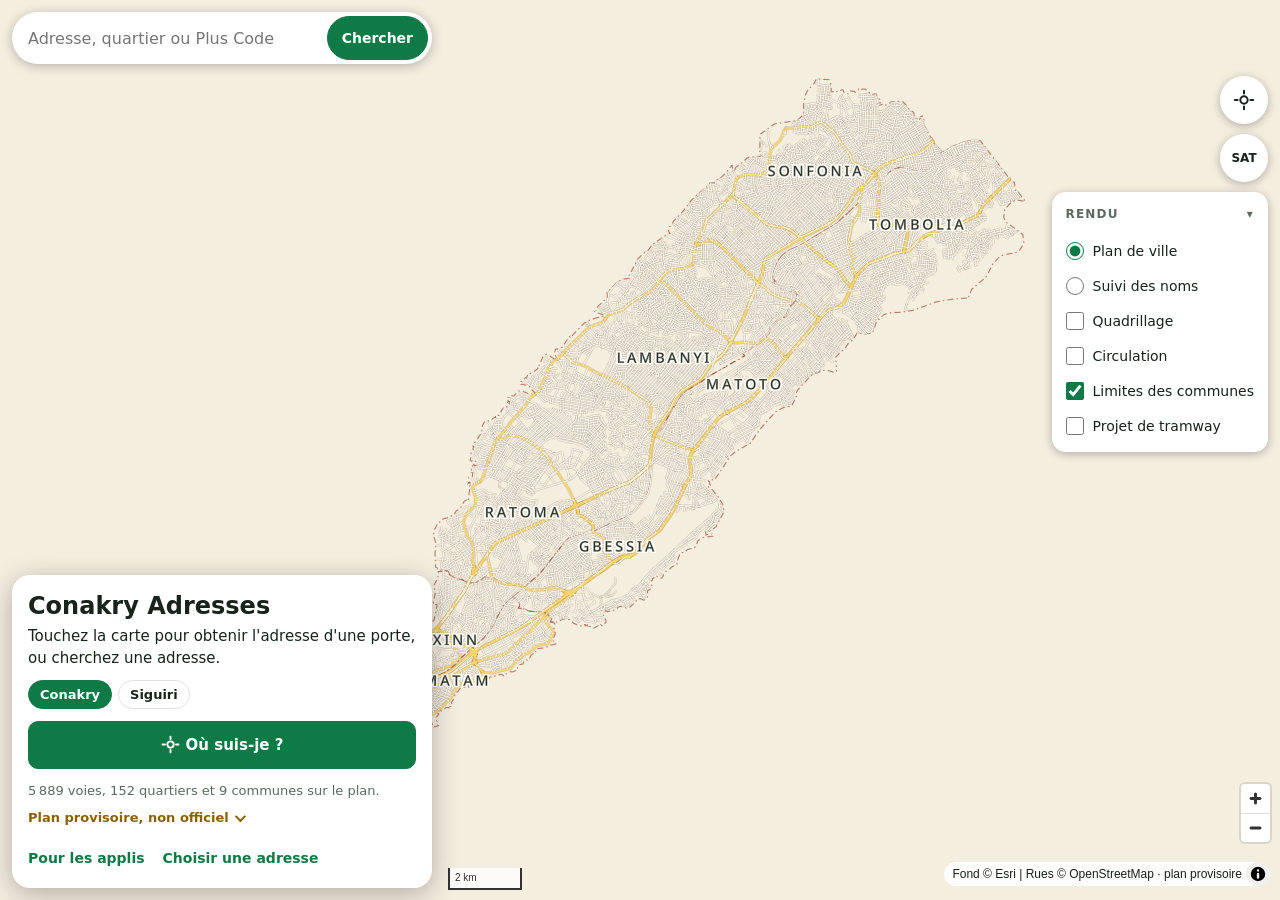
==== commit 5afe9149: "Add files via upload" ====
--- a/index.html
+++ b/index.html
@@ -2,7 +2,7 @@
 <html lang="fr">
 <head>
 <meta charset="utf-8">
-<meta http-equiv="Content-Security-Policy" content="default-src 'self'; script-src 'self' 'sha256-NFKYXczPNvutUIV6wnnQyfD9SWZj7FU3vL9uxPOGpcQ=' 'sha256-Ma7/QPnhG1mItDEI+f5N7MuW3fQA10HbDsTtit2PILU='; style-src 'self' 'unsafe-inline' https://fonts.googleapis.com; font-src 'self' https://fonts.gstatic.com; img-src 'self' data: blob: https://server.arcgisonline.com; connect-src 'self' https://server.arcgisonline.com; worker-src 'self' blob:; child-src blob:; object-src 'none'; base-uri 'none'; form-action 'none'">
+<meta http-equiv="Content-Security-Policy" content="default-src 'self'; script-src 'self' 'sha256-NFKYXczPNvutUIV6wnnQyfD9SWZj7FU3vL9uxPOGpcQ=' 'sha256-Mq6Ww0GyFGpy5VhGgY3mRz77wBHZ2gkBGtVl5gpFQEY='; style-src 'self' 'unsafe-inline' https://fonts.googleapis.com; font-src 'self' https://fonts.gstatic.com; img-src 'self' data: blob: https://server.arcgisonline.com; connect-src 'self' https://server.arcgisonline.com; worker-src 'self' blob:; child-src blob:; object-src 'none'; base-uri 'none'; form-action 'none'">
 <meta name="referrer" content="strict-origin-when-cross-origin">
 <meta name="viewport" content="width=device-width,initial-scale=1,viewport-fit=cover">
 <meta name="theme-color" content="#0f7a46">
@@ -62,7 +62,8 @@
 .modes button[aria-pressed="true"]{background:var(--panel);color:var(--green);box-shadow:0 1px 3px rgba(0,0,0,.15)}
 .sum{display:flex;gap:14px;align-items:baseline}.sum b{font:800 26px var(--display)}.sum span{color:var(--muted);font-size:14px}
 .pts{display:grid;grid-template-columns:14px 1fr;gap:6px 10px;align-items:center;font-size:14px;margin:6px 0}
-.pts i{width:12px;height:12px;border-radius:50%;display:block}.pts .a{background:var(--blue)}.pts .b{background:var(--red)}
+.pts i{width:12px;height:12px;border-radius:50%;display:block}
+.lien{all:unset;cursor:pointer;color:var(--green);font-weight:600;font-size:13px;margin-left:10px;padding:4px 0}.lien:focus-visible{outline:3px solid var(--yellow);outline-offset:2px;border-radius:4px}.pts .a{background:var(--blue)}.pts .b{background:var(--red)}
 .steps{list-style:none;margin:10px 0 0;padding:0;border-top:1px solid var(--line)}
 .steps li{display:flex;justify-content:space-between;gap:10px;padding:7px 0;border-bottom:1px solid var(--line);font-size:13px}
 .steps li span:last-child{color:var(--muted);white-space:nowrap}
@@ -147,8 +148,9 @@
 const glyphOk=c=>{const n=c.codePointAt(0);return n<1024||(n>=7680&&n<7936)||(n>=8192&&n<8448)};
 const safe=t=>[...String(t||'')].map(c=>glyphOk(c)?c:[...c.normalize('NFD')].filter(glyphOk).join('')).join('');
 /* ville : ?ville=labe, ou d'après le code postal d'un identifiant partagé (#GN-85002-…), sinon Conakry */
-const VILLES={conakry:{nom:'Conakry',dossier:'data/'},kindia:{nom:'Kindia',dossier:'data/kindia/'},labe:{nom:'Labé',dossier:'data/labe/'},mamou:{nom:'Mamou',dossier:'data/mamou/'},nzerekore:{nom:'N\'Zérékoré',dossier:'data/nzerekore/'},siguiri:{nom:'Siguiri',dossier:'data/siguiri/'}};
-const PREFIXES=[['834','siguiri'],['840','kindia'],['850','labe'],['860','mamou'],['870','nzerekore'],['88','conakry'],['89','conakry']];
+const VILLES={conakry:{nom:'Conakry',dossier:'data/'},boke:{nom:'Boké',dossier:'data/boke/'},faranah:{nom:'Faranah',dossier:'data/faranah/'},kankan:{nom:'Kankan',dossier:'data/kankan/'},kindia:{nom:'Kindia',dossier:'data/kindia/'},labe:{nom:'Labé',dossier:'data/labe/'},mamou:{nom:'Mamou',dossier:'data/mamou/'},nzerekore:{nom:'N\'Zérékoré',dossier:'data/nzerekore/'},siguiri:{nom:'Siguiri',dossier:'data/siguiri/'}};
+/* code postal → ville : 81 Boké, 82 Faranah, 83 Kankan (Siguiri 83400), 84 Kindia, 85 Labé, 86 Mamou, 87 N'Zérékoré, 88-89 Conakry */
+const PREFIXES=[['810','boke'],['820','faranah'],['830','kankan'],['834','siguiri'],['840','kindia'],['850','labe'],['860','mamou'],['870','nzerekore'],['88','conakry'],['89','conakry']];
 const villeDuCode=id=>{const m=String(id||'').match(/^GN-(\d{5})-/i);if(!m)return null;const p=PREFIXES.find(([x])=>m[1].startsWith(x));return p?p[1]:null};
 let VILLE=new URLSearchParams(location.search).get('ville');
 const aVille=k=>typeof k==='string'&&Object.prototype.hasOwnProperty.call(VILLES,k);
@@ -437,30 +439,44 @@
     ()=>choisir('Position introuvable : touchez la carte pour choisir le départ.'),{enableHighAccuracy:true,timeout:10000,maximumAge:30000});
 }
 $('pickNo').onclick=()=>{picking=false;$('pick').hidden=true};
+/* « Ma position » comme départ (sur place) */
+function departGps(){
+  if(!navigator.geolocation){toast('Ce navigateur ne donne pas la position.');return}
+  toast('Recherche de votre position…');
+  navigator.geolocation.getCurrentPosition(p=>{setMe(p);$('toast').hidden=true;
+    if(ref.quartierDe(mePos.lat,mePos.lng)){RT.de=mePos;RT.deTxt='Ma position';computeRoute()}
+    else toast('Vous n\'êtes pas à '+VI.nom+' : gardez le départ choisi sur la carte.')},
+    ()=>toast('Position introuvable : autorisez la localisation.'),{enableHighAccuracy:true,timeout:15000,maximumAge:0});
+}
 function computeRoute(){
   const r=ref.itineraire(RT.de,RT.a.position,{mode:RT.mode});route=r;
   map.getSource('route').setData(FC(r?[{type:'Feature',properties:{},geometry:{type:'LineString',coordinates:r.ligne.map(p=>[p[1],p[0]])}}]:[]));
   card.dataset.vue='itineraire';
+  /* comme Google Maps : guidage en direct depuis « Ma position », sinon aperçu du trajet (étape par étape, démonstration) */
+  const gpsDepart=RT.deTxt==='Ma position';
   card.innerHTML=`<div class="eyebrow">Itinéraire</div><h2>${esc(RT.a.ligne1)}</h2>
-    <div class="pts"><i class="a"></i><span>${esc(RT.deTxt)}</span><i class="b"></i><span>${esc(RT.a.ligne1)} · ${esc(RT.a.ligne2)}</span></div>
+    <div class="pts"><i class="a"></i><span>${esc(RT.deTxt)}<button class="lien" type="button" id="rDe">Changer</button>${gpsDepart?'':'<button class="lien" type="button" id="rMoi">Ma position</button>'}</span><i class="b"></i><span>${esc(RT.a.ligne1)} · ${esc(RT.a.ligne2)}</span></div>
     <div class="modes" role="group" aria-label="Mode de transport">${[['voiture','Voiture'],['moto','Moto'],['pied','À pied']].map(([k,t])=>`<button type="button" data-m="${k}" aria-pressed="${RT.mode===k}">${t}</button>`).join('')}</div>
     ${r?`<div class="sum"><b>${fmtT(r.duree)}</b><span>${fmtD(r.distance)} · estimation sans bouchons</span></div>`:'<p class="st">Aucun chemin trouvé : le départ ou l\'arrivée est trop loin d\'une rue, ou les sens uniques bloquent le passage.</p>'}
-    <div class="row">${r?'<button class="btn primary" type="button" id="rGo">Démarrer le guidage</button>':''}<button class="btn" type="button" id="rBack">Retour</button></div>
+    <div class="row">${r?(gpsDepart?'<button class="btn primary" type="button" id="rGo">Démarrer</button><button class="btn" type="button" id="rApercu">Aperçu</button>':'<button class="btn primary" type="button" id="rApercu">Aperçu du trajet</button>'):''}<button class="btn" type="button" id="rBack">Retour</button></div>
+    ${r&&!gpsDepart?'<p class="st">Départ choisi sur la carte : l\'aperçu montre le trajet étape par étape et le joue en démonstration. Le guidage en direct part de votre position GPS, une fois sur place.</p>':''}
     ${r?`<ol class="steps">${r.etapes.map(e=>`<li><span>${esc(e.instruction)}</span><span>${fmtD(e.distance)}</span></li>`).join('')}</ol>`:''}`;
   card.querySelectorAll('[data-m]').forEach(b=>b.onclick=()=>{RT.mode=b.dataset.m;computeRoute()});
-  if(r)$('rGo').onclick=guider;
+  if(r){if(gpsDepart)$('rGo').onclick=()=>guider('direct');$('rApercu').onclick=()=>guider('apercu')}
+  $('rDe').onclick=()=>{picking=true;$('pickTxt').textContent='Touchez la carte pour choisir le départ';$('pick').hidden=false};
+  if(!gpsDepart)$('rMoi').onclick=departGps;
   $('rBack').onclick=()=>{map.getSource('route').setData(FC());showAddress(RT.a,'tap')};
   if(r){const xs=r.ligne.map(p=>p[1]),ys=r.ligne.map(p=>p[0]);map.fitBounds([[Math.min(...xs),Math.min(...ys)],[Math.max(...xs),Math.max(...ys)]],{padding:{top:90,bottom:matchMedia('(max-width:640px)').matches?card.offsetHeight+30:40,left:matchMedia('(max-width:640px)').matches?30:460,right:60},maxZoom:17,duration:600})}
 }
 
 /* ---------- guidage pas à pas, sur cette carte ---------- */
 let guide=null;
-function guider(){
+function guider(vue){
   if(guide)return;
   if(!window.GuidageConakry){toast('Guidage indisponible : rechargez la page.');return}
   const box=document.createElement('div');document.body.appendChild(box);
   try{
-    guide=GuidageConakry.ouvrir(box,ref,RT.a,{mode:RT.mode,itineraire:route,
+    guide=GuidageConakry.ouvrir(box,ref,RT.a,{mode:RT.mode,itineraire:route,vue:vue==='apercu'?'apercu':'direct',fond:true,
       surFin:raison=>{guide=null;box.remove();if(raison==='arrive')showAddress(RT.a,'tap');else computeRoute()}});
   }catch(e){guide=null;box.remove();toast('Le guidage ne peut pas démarrer : '+e.message)}
 }
@@ -556,7 +572,8 @@
   const go=()=>{addLayers();initRendu();$('status').hidden=true;accueil();
     if(!openHash()&&!vue){const b=ref.bbox,tel=matchMedia('(max-width:640px)').matches;map.fitBounds([[b[0],b[1]],[b[2],b[3]]],{padding:{top:80,left:30,right:tel?30:70,bottom:tel?card.offsetHeight+20:40},duration:0})}
     drawNums()};
-  if(map.isStyleLoaded())go();else map.once('load',go);
+  /* le plan s'affiche dès que le style est prêt, même si le fond de carte (Esri) ne répond pas */
+  const essai=()=>{if(map.isStyleLoaded())go();else setTimeout(essai,80)};essai();
 }).catch(e=>{$('status').innerHTML='<div><h3>Plan de '+esc(VI.nom)+' pas encore publié</h3><p class="hint">Le référentiel n\'est pas dans le dossier <code>'+esc(VI.dossier)+'</code>. Ouvrez l\'<a href="atelier.html'+SUFFIXE+'">atelier</a> pour le fabriquer'+(VILLE==='conakry'?'':', ou revenez à la <a href="./">carte de Conakry</a>')+'.</p><p class="hint">'+esc(e.message)+'</p></div>'});
 })();
 </script>
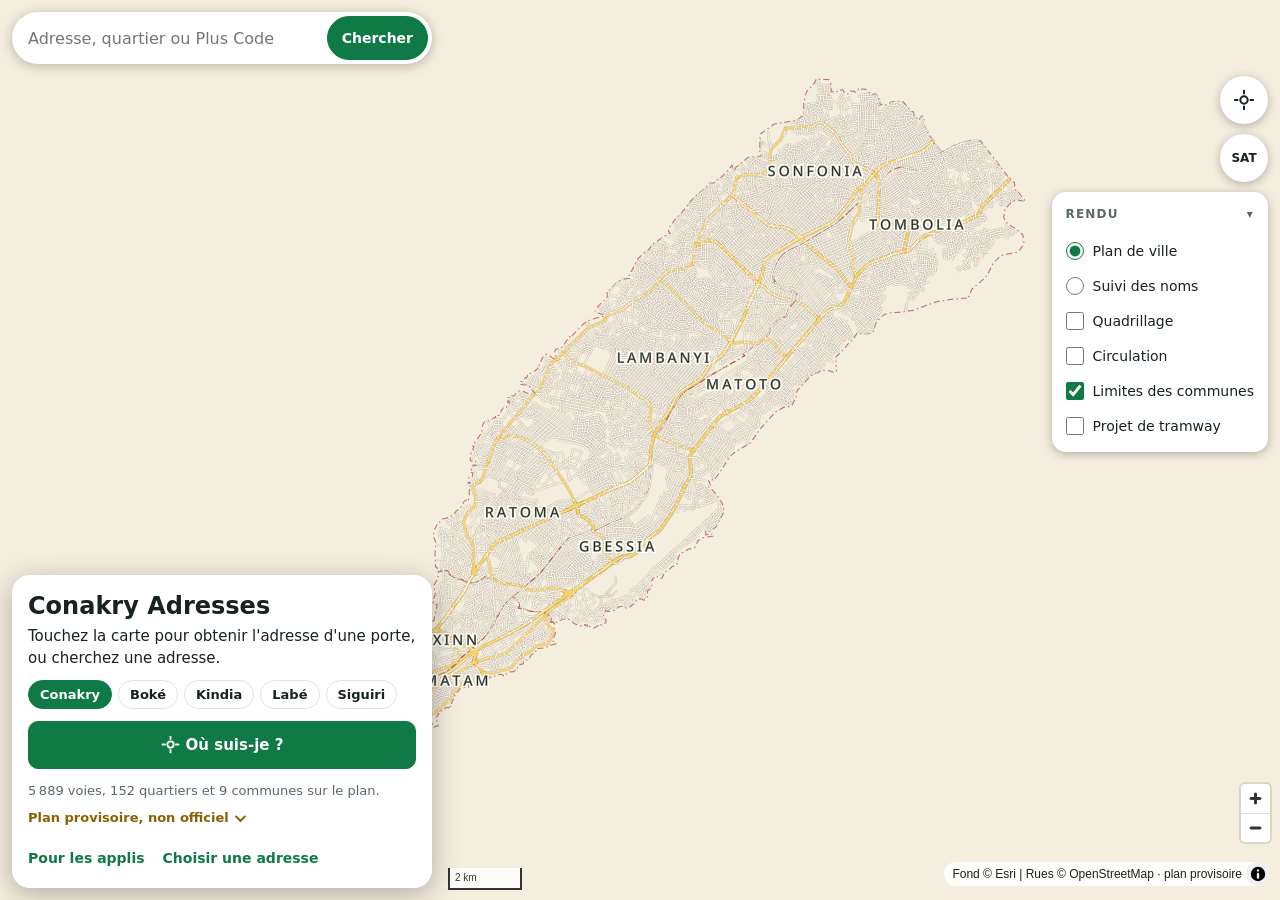
==== commit f42c0972: "Add files via upload" ====
--- a/index.html
+++ b/index.html
@@ -2,7 +2,7 @@
 <html lang="fr">
 <head>
 <meta charset="utf-8">
-<meta http-equiv="Content-Security-Policy" content="default-src 'self'; script-src 'self' 'sha256-NFKYXczPNvutUIV6wnnQyfD9SWZj7FU3vL9uxPOGpcQ=' 'sha256-Mq6Ww0GyFGpy5VhGgY3mRz77wBHZ2gkBGtVl5gpFQEY='; style-src 'self' 'unsafe-inline' https://fonts.googleapis.com; font-src 'self' https://fonts.gstatic.com; img-src 'self' data: blob: https://server.arcgisonline.com; connect-src 'self' https://server.arcgisonline.com; worker-src 'self' blob:; child-src blob:; object-src 'none'; base-uri 'none'; form-action 'none'">
+<meta http-equiv="Content-Security-Policy" content="default-src 'self'; script-src 'self' 'sha256-NFKYXczPNvutUIV6wnnQyfD9SWZj7FU3vL9uxPOGpcQ=' 'sha256-ArybOnOUJIANrIPT9fB4C16uhEpLU+pw1JCddGHTf8k='; style-src 'self' 'unsafe-inline' https://fonts.googleapis.com; font-src 'self' https://fonts.gstatic.com; img-src 'self' data: blob: https://server.arcgisonline.com; connect-src 'self' https://server.arcgisonline.com; worker-src 'self' blob:; child-src blob:; object-src 'none'; base-uri 'none'; form-action 'none'">
 <meta name="referrer" content="strict-origin-when-cross-origin">
 <meta name="viewport" content="width=device-width,initial-scale=1,viewport-fit=cover">
 <meta name="theme-color" content="#0f7a46">
@@ -155,7 +155,13 @@
 let VILLE=new URLSearchParams(location.search).get('ville');
 const aVille=k=>typeof k==='string'&&Object.prototype.hasOwnProperty.call(VILLES,k);
 const dec=t=>{try{return decodeURIComponent(t)}catch(e){return t}};   /* un lien abîmé (« #% ») ne bloque pas la carte */
-if(!aVille(VILLE))VILLE=villeDuCode(dec(location.hash.slice(1)))||'conakry';
+/* ville ouverte : ?ville=labe, sinon celle d'un identifiant partagé (#GN-85002-…),
+   sinon la dernière ville ouverte sur ce téléphone (adresse du site sans rien derrière), sinon Conakry */
+const VILLE_MEMO='conakry-ville',lireMemo=()=>{try{return localStorage.getItem(VILLE_MEMO)}catch(e){return null}};
+let deMemoire=false;
+if(!aVille(VILLE)){VILLE=villeDuCode(dec(location.hash.slice(1)));if(!VILLE&&location.hash.length<2&&aVille(lireMemo())){VILLE=lireMemo();deMemoire=true}}
+if(!aVille(VILLE))VILLE='conakry';
+try{localStorage.setItem(VILLE_MEMO,VILLE)}catch(e){}
 const VI=VILLES[VILLE],SUFFIXE=VILLE==='conakry'?'':'?ville='+VILLE;
 $('status').querySelector('h3').textContent='Chargement du plan de '+VI.nom+'…';
 let VLIST=null;
@@ -365,7 +371,7 @@
 new ResizeObserver(setCardH).observe(card);
 const IGPS='<svg width="19" height="19" viewBox="0 0 24 24" fill="none" stroke="currentColor" stroke-width="2.4" stroke-linecap="round" aria-hidden="true"><circle cx="12" cy="12" r="4"/><path d="M12 2v3M12 19v3M2 12h3M19 12h3"/></svg>';
 const ICOPIE='<svg width="13" height="13" viewBox="0 0 24 24" fill="none" stroke="currentColor" stroke-width="2.4" stroke-linecap="round" stroke-linejoin="round" aria-hidden="true"><rect x="9" y="9" width="12" height="12" rx="2"/><path d="M5 15V5a2 2 0 0 1 2-2h10"/></svg>';
-const lienVille=(code,h)=>'./'+(code==='conakry'?'':'?ville='+encodeURIComponent(code))+(h||'');
+const lienVille=(code,h)=>'./?ville='+encodeURIComponent(code)+(h||'');          /* toujours ?ville= : l'adresse nue ouvre la dernière ville */
 function accueil(){
   route=null;map.getSource('route')&&map.getSource('route').setData(FC());
   card.dataset.vue='accueil';
@@ -557,7 +563,7 @@
 function openHash(){
   const h=dec(location.hash.slice(1)).slice(0,200);if(!h||!ref)return false;
   let a=null;
-  if(/^GN-/i.test(h)){a=ref.position(h);const autre=villeDuCode(h);if(!a&&autre&&autre!==VILLE){location.href='./'+(autre==='conakry'?'':'?ville='+autre)+location.hash;return true}}
+  if(/^GN-/i.test(h)){a=ref.position(h);const autre=villeDuCode(h);if(!a&&autre&&autre!==VILLE){location.href='./?ville='+autre+location.hash;return true}}
   else{const m=h.match(/^(-?\d+\.\d+),(-?\d+\.\d+)$/);if(m)a=ref.adresse(+m[1],+m[2]);else if(/^q=/.test(h)){const r=ref.chercher(h.slice(2));if(r[0])a=r[0].adresse||ref.adresse(r[0].lat,r[0].lng)}}
   if(a){map.jumpTo({center:[a.position.lng,a.position.lat],zoom:17.5});showAddress(a,'hash');return true}
   return false;
@@ -574,7 +580,10 @@
     drawNums()};
   /* le plan s'affiche dès que le style est prêt, même si le fond de carte (Esri) ne répond pas */
   const essai=()=>{if(map.isStyleLoaded())go();else setTimeout(essai,80)};essai();
-}).catch(e=>{$('status').innerHTML='<div><h3>Plan de '+esc(VI.nom)+' pas encore publié</h3><p class="hint">Le référentiel n\'est pas dans le dossier <code>'+esc(VI.dossier)+'</code>. Ouvrez l\'<a href="atelier.html'+SUFFIXE+'">atelier</a> pour le fabriquer'+(VILLE==='conakry'?'':', ou revenez à la <a href="./">carte de Conakry</a>')+'.</p><p class="hint">'+esc(e.message)+'</p></div>'});
+}).catch(e=>{
+  /* la dernière ville ouverte n'est plus en ligne : on revient à Conakry */
+  if(deMemoire){try{localStorage.removeItem(VILLE_MEMO)}catch(x){}location.replace('./?ville=conakry');return}
+  $('status').innerHTML='<div><h3>Plan de '+esc(VI.nom)+' pas encore publié</h3><p class="hint">Le référentiel n\'est pas dans le dossier <code>'+esc(VI.dossier)+'</code>. Ouvrez l\'<a href="atelier.html'+SUFFIXE+'">atelier</a> pour le fabriquer'+(VILLE==='conakry'?'':', ou revenez à la <a href="./?ville=conakry">carte de Conakry</a>')+'.</p><p class="hint">'+esc(e.message)+'</p></div>'});
 })();
 </script>
 </body>
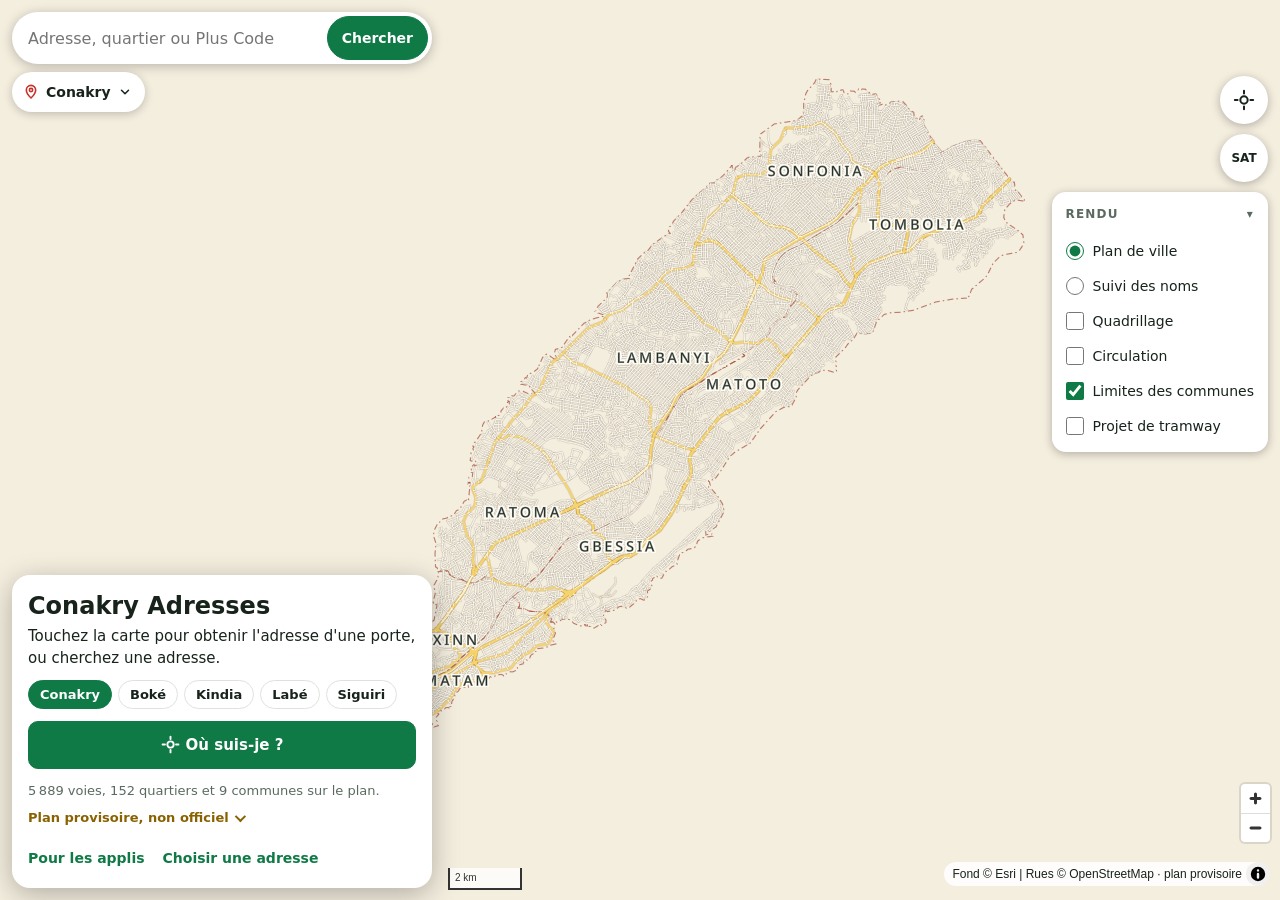
==== commit cd290fbf: "Limites officielles des communes et menu des villes sur téléphone - atelier : quand OpenStreetMap n'" ====
--- a/index.html
+++ b/index.html
@@ -2,7 +2,7 @@
 <html lang="fr">
 <head>
 <meta charset="utf-8">
-<meta http-equiv="Content-Security-Policy" content="default-src 'self'; script-src 'self' 'sha256-NFKYXczPNvutUIV6wnnQyfD9SWZj7FU3vL9uxPOGpcQ=' 'sha256-ArybOnOUJIANrIPT9fB4C16uhEpLU+pw1JCddGHTf8k='; style-src 'self' 'unsafe-inline' https://fonts.googleapis.com; font-src 'self' https://fonts.gstatic.com; img-src 'self' data: blob: https://server.arcgisonline.com; connect-src 'self' https://server.arcgisonline.com; worker-src 'self' blob:; child-src blob:; object-src 'none'; base-uri 'none'; form-action 'none'">
+<meta http-equiv="Content-Security-Policy" content="default-src 'self'; script-src 'self' 'sha256-NFKYXczPNvutUIV6wnnQyfD9SWZj7FU3vL9uxPOGpcQ=' 'sha256-QsUiphvWCFYcqYMxpyFp9s+WMVpImzHiZQYGryppcek='; style-src 'self' 'unsafe-inline' https://fonts.googleapis.com; font-src 'self' https://fonts.gstatic.com; img-src 'self' data: blob: https://server.arcgisonline.com; connect-src 'self' https://server.arcgisonline.com; worker-src 'self' blob:; child-src blob:; object-src 'none'; base-uri 'none'; form-action 'none'">
 <meta name="referrer" content="strict-origin-when-cross-origin">
 <meta name="viewport" content="width=device-width,initial-scale=1,viewport-fit=cover">
 <meta name="theme-color" content="#0f7a46">
@@ -43,6 +43,15 @@
 .liens a{font-weight:600;text-decoration:none;min-height:28px;display:inline-flex;align-items:center}
 .liens a:hover{text-decoration:underline}
 .btn.big{min-height:48px;font-size:15px}
+.ville-btn{all:unset;box-sizing:border-box;cursor:pointer;margin-top:8px;display:inline-flex;align-items:center;gap:7px;background:var(--panel);color:var(--fg);border-radius:999px;box-shadow:0 2px 10px rgba(0,0,0,.22);padding:0 13px 0 11px;min-height:40px;font:700 14px var(--body)}
+.ville-btn svg{flex:none}.ville-btn svg:first-child{color:var(--red)}
+.ville-btn:focus-visible{outline:3px solid var(--yellow);outline-offset:2px}
+.ville-menu{list-style:none;margin:6px 0 0;padding:6px;background:var(--panel);border-radius:14px;box-shadow:0 8px 24px rgba(0,0,0,.22);width:max-content;min-width:190px;max-height:min(60vh,430px);overflow:auto}
+.ville-menu a{display:flex;align-items:center;min-height:44px;padding:0 12px;border-radius:10px;color:var(--fg);text-decoration:none;font-weight:600;font-size:15px}
+.ville-menu a:hover,.ville-menu a:focus-visible{background:var(--green-soft)}
+.ville-menu a[aria-current="page"]{color:var(--green)}.ville-menu a[aria-current="page"]::after{content:"";margin-left:auto;width:8px;height:8px;border-radius:50%;background:var(--green)}
+.eyebrow .fermer{margin-left:auto;width:36px;height:36px;flex:none;border:0;border-radius:50%;background:var(--soft);color:var(--fg);cursor:pointer;display:grid;place-items:center;margin-top:-4px}
+.eyebrow .fermer:focus-visible{outline:3px solid var(--yellow);outline-offset:2px}
 .btn svg{flex:none}
 .card h2{font:800 21px/1.2 var(--display);margin:2px 0 4px}
 .l2{font-size:15px;color:var(--fg)}
@@ -112,6 +121,10 @@
     <button class="btn primary" type="submit">Chercher</button>
   </form>
   <ul class="sugg" id="sugg" role="listbox" hidden></ul>
+  <div class="ville-sel" id="villeSel" hidden>
+    <button type="button" class="ville-btn" id="villeBtn" aria-haspopup="true" aria-expanded="false" aria-controls="villeMenu" title="Changer de ville"><svg width="16" height="16" viewBox="0 0 24 24" fill="none" stroke="currentColor" stroke-width="2.4" stroke-linecap="round" stroke-linejoin="round" aria-hidden="true"><path d="M12 21s7-6.6 7-12a7 7 0 0 0-14 0c0 5.4 7 12 7 12z"/><circle cx="12" cy="9" r="2.5"/></svg><span id="villeNom"></span><svg width="14" height="14" viewBox="0 0 24 24" fill="none" stroke="currentColor" stroke-width="2.6" stroke-linecap="round" stroke-linejoin="round" aria-hidden="true"><path d="M6 9l6 6 6-6"/></svg></button>
+    <ul class="ville-menu" id="villeMenu" hidden></ul>
+  </div>
 </header>
 <div class="fabs">
   <button class="fab" type="button" id="fabLoc" aria-label="Ma position"><svg width="22" height="22" viewBox="0 0 24 24" fill="none" stroke="currentColor" stroke-width="2.2" stroke-linecap="round" aria-hidden="true"><circle cx="12" cy="12" r="4"/><path d="M12 2v3M12 19v3M2 12h3M19 12h3"/></svg></button>
@@ -196,7 +209,7 @@
   /* largeur des rues selon le zoom : [zoom, grande voie, petite rue] */
   const W=[[10,.8,.2],[11,1.2,.4],[12,2,.7],[13,2.8,1.2],[14,4,2],[15,6,3.2],[16,9,6],[17,14,10],[18,22,16]];
   const width=add=>[...z,...W.flatMap(([zz,M,m])=>[zz,['case',['==',['get','m'],1],M+add,m+add]])];
-  map.addSource('zones',{type:'geojson',data:zonesFC()});
+  map.addSource('zones',Object.assign({type:'geojson',data:zonesFC()},ref.zones.some(z=>z.source==='officiel')?{attribution:'Limites des communes © <a href="https://www.geoboundaries.org" target="_blank" rel="noopener noreferrer">geoBoundaries</a> (PAM, OCHA, CC BY 3.0 IGO)'}:{}));
   map.addSource('voies',{type:'geojson',data:voiesFC(),tolerance:.25,buffer:64});
   map.addSource('noms',{type:'geojson',data:FC()});map.addSource('route',{type:'geojson',data:FC()});
   map.addSource('quartiers',{type:'geojson',data:quartiersFC()});map.addSource('communes',{type:'geojson',data:communesFC()});map.addSource('nums',{type:'geojson',data:FC()});
@@ -391,6 +404,9 @@
 const statut=a=>a.voie.statut==='propose'&&a.commune&&a.commune.code==='KAL'?'Nom proposé par le plan de Kaloum':STAT[a.voie.statut]||'';
 /* « Rue du Bembeya Jazz » → « Bembeya Jazz » : à qui la rue est dédiée */
 const honore=n=>String(n).replace(/^(Rue|Avenue|Boulevard|Impasse|Chemin|Passage|Allée)\s+/,'').replace(/^(du|des|de la|de l'|de|d')\s*/,'').replace(/^./,c=>c.toUpperCase());
+const BOUTON_FERMER='<button class="fermer" type="button" aria-label="Fermer et revenir à l\'accueil"><svg width="16" height="16" viewBox="0 0 24 24" fill="none" stroke="currentColor" stroke-width="2.6" stroke-linecap="round" aria-hidden="true"><path d="M6 6l12 12M18 6 6 18"/></svg></button>';
+function fermer(){pin&&pin.remove();accueil();if(location.hash)history.replaceState(null,'',location.pathname+location.search)}
+const brancherFermer=()=>{const b=card.querySelector('.fermer');if(b)b.onclick=fermer};
 /* from : 'tap' (la carte ne bouge pas), 'gps' (« Où suis-je ? »), sinon recherche ou lien partagé */
 function showAddress(a,from,garderVue){
   if(!a){toast('Hors de la zone de '+VI.nom+'.');return}
@@ -400,14 +416,14 @@
   const infos=[];
   if(a.voie){infos.push(esc(statut(a)));if(a.voie.nomUsuel)infos.push('connue comme « '+esc(a.voie.nomUsuel)+' »');if(a.distanceRue>25)infos.push('à '+a.distanceRue+' m de la rue')}
   const cr=RENDU.grille&&carreau(a.position);if(cr)infos.push('carreau '+cr);
-  card.innerHTML=`${gps?'<div class="eyebrow ici">Vous êtes ici</div>':`<div class="eyebrow">${a.precision==='porte'?'Adresse':'Lieu sans rue proche'}</div>`}
+  card.innerHTML=`${gps?'<div class="eyebrow ici">Vous êtes ici'+BOUTON_FERMER+'</div>':`<div class="eyebrow">${a.precision==='porte'?'Adresse':'Lieu sans rue proche'}${BOUTON_FERMER}</div>`}
     <h1>${esc(a.ligne1)}</h1><div class="l2">${esc(a.ligne2)}</div>
     ${gps&&acc?`<p class="st${acc>100?' prov':''}">${acc>100?`Position approximative, à ${acc} m près : attendez un peu à découvert, puis touchez « Actualiser ».`:`Position du GPS, à ${acc} m près.`}</p>`:''}
     ${a.voie?`<p class="st${a.voie.statut==='a_nommer'?' prov':''}">${infos.join(' · ')}</p>${a.voie.dedicace?`<p class="ded"><b>${esc(honore(a.voie.nom))}</b> · ${esc(a.voie.dedicace)}</p>`:''}`:`<p class="st">Aucune rue à moins de 60 m : le Plus Code situe ${gps?'l\'endroit':'la porte'} à 3 m près${cr?' · carreau '+cr:''}.</p>`}
     <div class="chips">${a.id?`<button class="chip" type="button" data-copy="${esc(a.id)}" aria-label="Copier l'identifiant ${esc(a.id)}">${ICOPIE}${esc(a.id)}</button>`:''}<button class="chip pc" type="button" data-copy="${esc(a.plusCodeCourt)}" aria-label="Copier le Plus Code ${esc(a.plusCodeCourt)}">${ICOPIE}${esc(a.plusCodeCourt)}</button></div>
     <div class="row">${gps?'<button class="btn primary" type="button" id="share">Partager mon adresse</button><button class="btn" type="button" id="maj">Actualiser</button>'
       :'<button class="btn primary" type="button" id="goHere">Y aller</button><button class="btn" type="button" id="share">Partager</button>'}</div>`;
-  card.querySelectorAll('[data-copy]').forEach(b=>b.onclick=()=>copy(b.dataset.copy));
+  card.querySelectorAll('[data-copy]').forEach(b=>b.onclick=()=>copy(b.dataset.copy));brancherFermer();
   if(gps)$('maj').onclick=ouSuisJe;else $('goHere').onclick=()=>startRoute(a);
   $('share').onclick=()=>share(a,gps);
   const h='#'+(a.id||a.position.lat.toFixed(6)+','+a.position.lng.toFixed(6));if(location.hash!==h)history.replaceState(null,'',h);
@@ -460,14 +476,14 @@
   card.dataset.vue='itineraire';
   /* comme Google Maps : guidage en direct depuis « Ma position », sinon aperçu du trajet (étape par étape, démonstration) */
   const gpsDepart=RT.deTxt==='Ma position';
-  card.innerHTML=`<div class="eyebrow">Itinéraire</div><h2>${esc(RT.a.ligne1)}</h2>
+  card.innerHTML=`<div class="eyebrow">Itinéraire${BOUTON_FERMER}</div><h2>${esc(RT.a.ligne1)}</h2>
     <div class="pts"><i class="a"></i><span>${esc(RT.deTxt)}<button class="lien" type="button" id="rDe">Changer</button>${gpsDepart?'':'<button class="lien" type="button" id="rMoi">Ma position</button>'}</span><i class="b"></i><span>${esc(RT.a.ligne1)} · ${esc(RT.a.ligne2)}</span></div>
     <div class="modes" role="group" aria-label="Mode de transport">${[['voiture','Voiture'],['moto','Moto'],['pied','À pied']].map(([k,t])=>`<button type="button" data-m="${k}" aria-pressed="${RT.mode===k}">${t}</button>`).join('')}</div>
     ${r?`<div class="sum"><b>${fmtT(r.duree)}</b><span>${fmtD(r.distance)} · estimation sans bouchons</span></div>`:'<p class="st">Aucun chemin trouvé : le départ ou l\'arrivée est trop loin d\'une rue, ou les sens uniques bloquent le passage.</p>'}
     <div class="row">${r?(gpsDepart?'<button class="btn primary" type="button" id="rGo">Démarrer</button><button class="btn" type="button" id="rApercu">Aperçu</button>':'<button class="btn primary" type="button" id="rApercu">Aperçu du trajet</button>'):''}<button class="btn" type="button" id="rBack">Retour</button></div>
     ${r&&!gpsDepart?'<p class="st">Départ choisi sur la carte : l\'aperçu montre le trajet étape par étape et le joue en démonstration. Le guidage en direct part de votre position GPS, une fois sur place.</p>':''}
     ${r?`<ol class="steps">${r.etapes.map(e=>`<li><span>${esc(e.instruction)}</span><span>${fmtD(e.distance)}</span></li>`).join('')}</ol>`:''}`;
-  card.querySelectorAll('[data-m]').forEach(b=>b.onclick=()=>{RT.mode=b.dataset.m;computeRoute()});
+  card.querySelectorAll('[data-m]').forEach(b=>b.onclick=()=>{RT.mode=b.dataset.m;computeRoute()});brancherFermer();
   if(r){if(gpsDepart)$('rGo').onclick=()=>guider('direct');$('rApercu').onclick=()=>guider('apercu')}
   $('rDe').onclick=()=>{picking=true;$('pickTxt').textContent='Touchez la carte pour choisir le départ';$('pick').hidden=false};
   if(!gpsDepart)$('rMoi').onclick=departGps;
@@ -572,7 +588,18 @@
 
 /* ---------- démarrage ---------- */
 accueil();
-fetch('data/villes.json').then(r=>r.ok?r.json():null).then(j=>{VLIST=j&&Array.isArray(j.villes)?j.villes:null;if(card.dataset.vue==='accueil')accueil()}).catch(()=>{});
+/* menu des villes sous la recherche : toujours visible, même quand une fiche remplace l'accueil */
+function menuVilles(){
+  const l=(VLIST||[]).filter(v=>v&&aVille(v.code));
+  if(l.length<2){$('villeSel').hidden=true;return}
+  $('villeNom').textContent=VI.nom;$('villeSel').hidden=false;
+  $('villeMenu').innerHTML=l.map(v=>`<li><a href="${lienVille(v.code)}"${v.code===VILLE?' aria-current="page"':''}>${esc(VILLES[v.code].nom)}</a></li>`).join('');
+}
+const ouvrirVilles=o=>{$('villeMenu').hidden=!o;$('villeBtn').setAttribute('aria-expanded',o?'true':'false')};
+$('villeBtn').onclick=e=>{e.stopPropagation();ouvrirVilles($('villeMenu').hidden)};
+document.addEventListener('click',e=>{if(!e.target.closest('#villeSel'))ouvrirVilles(false)});
+document.addEventListener('keydown',e=>{if(e.key==='Escape')ouvrirVilles(false)});
+fetch('data/villes.json').then(r=>r.ok?r.json():null).then(j=>{VLIST=j&&Array.isArray(j.villes)?j.villes:null;if(card.dataset.vue==='accueil')accueil();menuVilles()}).catch(()=>{});
 CA.charger({base:VI.dossier}).then(r=>{
   ref=r;window.__ref=r;
   const go=()=>{addLayers();initRendu();$('status').hidden=true;accueil();
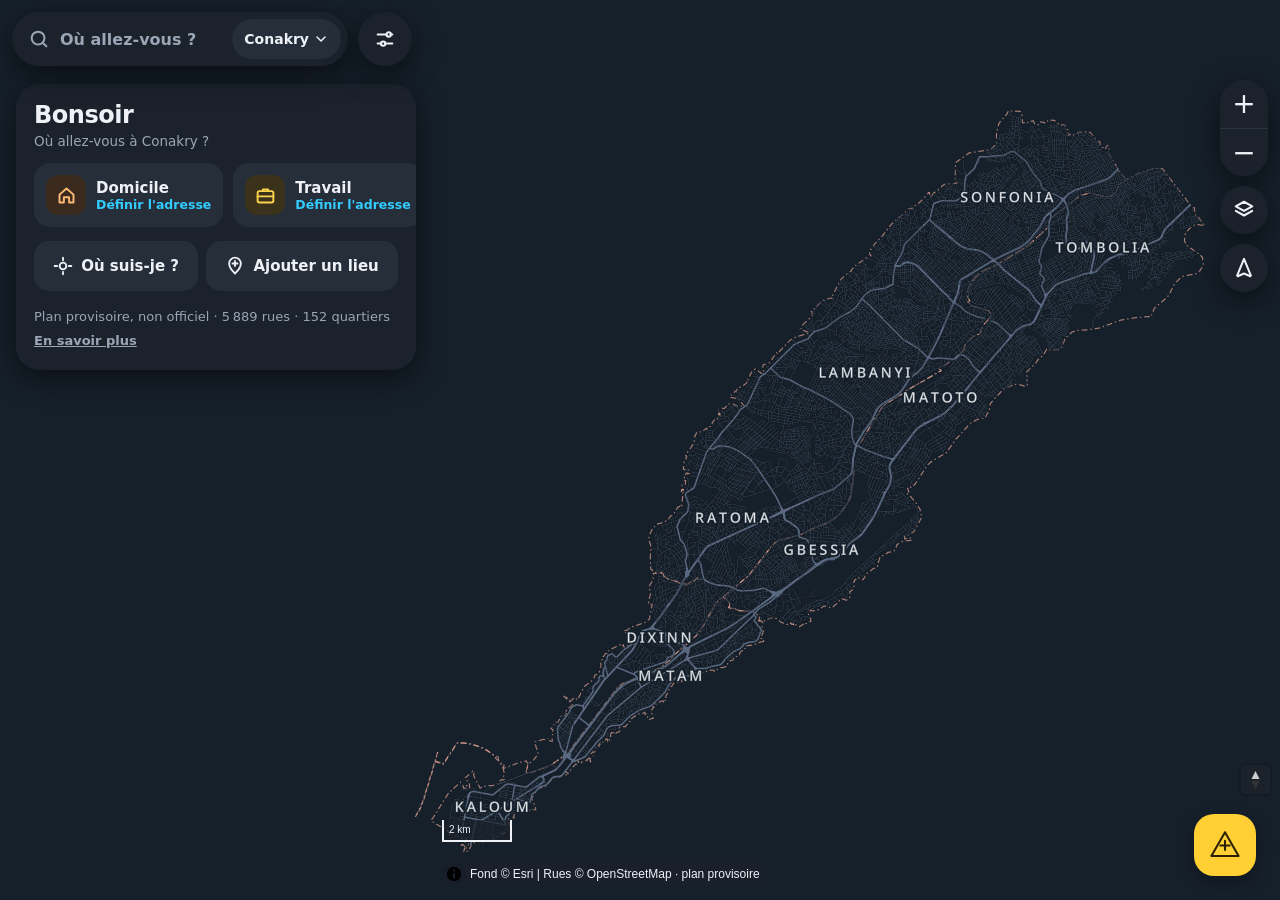
==== commit 1cf71e06: "Add files via upload" ====
--- a/index.html
+++ b/index.html
@@ -2,253 +2,596 @@
 <html lang="fr">
 <head>
 <meta charset="utf-8">
-<meta http-equiv="Content-Security-Policy" content="default-src 'self'; script-src 'self' 'sha256-NFKYXczPNvutUIV6wnnQyfD9SWZj7FU3vL9uxPOGpcQ=' 'sha256-QsUiphvWCFYcqYMxpyFp9s+WMVpImzHiZQYGryppcek='; style-src 'self' 'unsafe-inline' https://fonts.googleapis.com; font-src 'self' https://fonts.gstatic.com; img-src 'self' data: blob: https://server.arcgisonline.com; connect-src 'self' https://server.arcgisonline.com; worker-src 'self' blob:; child-src blob:; object-src 'none'; base-uri 'none'; form-action 'none'">
+<meta http-equiv="Content-Security-Policy" content="default-src 'self'; script-src 'self' 'sha256-NFKYXczPNvutUIV6wnnQyfD9SWZj7FU3vL9uxPOGpcQ=' 'sha256-TX/4nZPJFXnFKreKTm77ttMRwfwIHrXoOO21UjrkGPU='; style-src 'self' 'unsafe-inline' https://fonts.googleapis.com; font-src 'self' https://fonts.gstatic.com; img-src 'self' data: blob: https://server.arcgisonline.com https://*.supabase.co; connect-src 'self' https://server.arcgisonline.com https://*.supabase.co; worker-src 'self' blob:; child-src blob:; object-src 'none'; base-uri 'none'; form-action 'none'">
 <meta name="referrer" content="strict-origin-when-cross-origin">
 <meta name="viewport" content="width=device-width,initial-scale=1,viewport-fit=cover">
-<meta name="theme-color" content="#0f7a46">
-<title>Conakry Adresses</title>
-<meta name="description" content="Plan d'adressage provisoire de Conakry : l'adresse de chaque porte, un code postal par quartier, des itinéraires. Pour les services de livraison et de transport.">
-<link rel="icon" href="icone.svg" type="image/svg+xml">
+<meta name="theme-color" content="#12a05c">
+<title>Itina Geo</title>
+<meta name="description" content="Itina Geo : la carte d'adressage de Conakry et des villes de Guinée. L'adresse de chaque porte, la recherche, les itinéraires, le guidage pas à pas et les signalements de la route.">
+<link rel="icon" href="geo-icone.svg" type="image/svg+xml">
+<link rel="manifest" href="itina-geo.webmanifest">
+<link rel="apple-touch-icon" href="geo-icone-180.png">
+<meta name="apple-mobile-web-app-capable" content="yes">
+<meta name="apple-mobile-web-app-title" content="Itina Geo">
 <link rel="preconnect" href="https://fonts.googleapis.com"><link rel="preconnect" href="https://fonts.gstatic.com" crossorigin>
-<link rel="stylesheet" href="https://fonts.googleapis.com/css2?family=Bricolage+Grotesque:opsz,wght@12..96,700;12..96,800&family=Instrument+Sans:wght@400;500;600;700&display=swap">
+<link rel="stylesheet" href="https://fonts.googleapis.com/css2?family=Inter:wght@400;500;600;700;800&display=swap">
 <link rel="stylesheet" href="lib/maplibre-gl.css">
 <link rel="stylesheet" href="style.css">
 <script>if(window.top!==window.self){document.documentElement.style.display='none';try{window.top.location=window.self.location.href}catch(e){}}</script>
 <style>
+/* Itina Geo : jour (plan de ville) et nuit (comme Waze) ; vert, jaune et rouge du drapeau pour aller, signaler et arriver */
+:root{--accent:#12a05c;--on-accent:#ffffff;--accent-soft:#e2f5eb;--cyan:#0b8fd6;--jaune:#ffc400;--rouge:#e5383b;--panel2:#f1f3f6;
+  --ombre:0 6px 24px rgba(16,24,40,.18);--font:"Inter",ui-sans-serif,system-ui,-apple-system,"Segoe UI",Roboto,sans-serif;--display:var(--font);--body:var(--font);
+  --bg:#eef1f4;--panel:#ffffff;--fg:#111827;--muted:#5f6b7a;--line:#e4e8ee;--soft:#f1f3f6;--green:#12a05c;--on-green:#fff;--green-soft:#e2f5eb;--yellow:#e8b100;--red:#e5383b;--warn:#8a6100;--blue:#3e5a8a;
+  --paper:#f2ede3;--street:#ffffff;--casing:#cdc3b1;--major:#ffd977;--major-casing:#cf9f35;--text:#3b3128;--halo:#fffdf6;--quartier:#a34a3a;--provisoire:#7a6e5c;
+  --street-prop:#0f7a46;--street-keep:#3e5a8a;--street-todo:#b9a07a;--circ:#d9650b;--tram:#7b2d8e}
+:root[data-theme="dark"]{--accent:#2fd27e;--on-accent:#04190c;--accent-soft:#163528;--cyan:#33ccff;--jaune:#ffcf33;--rouge:#ff5a5f;--panel2:#262e39;--ombre:0 8px 28px rgba(0,0,0,.55);
+  --bg:#0f141b;--panel:#1b222c;--fg:#eef2f7;--muted:#9aa6b5;--line:#2c3542;--soft:#262e39;--green:#2fd27e;--on-green:#04190c;--green-soft:#163528;--yellow:#ffcf33;--red:#ff5a5f;--warn:#ffcf33;--blue:#7fb2ff;
+  --paper:#16202a;--street:#334050;--casing:#0d131a;--major:#5a6a82;--major-casing:#19222e;--text:#d9e0ea;--halo:#16202a;--quartier:#eaa796;--provisoire:#a9b4c2;
+  --street-prop:#3fc483;--street-keep:#8fb0ea;--street-todo:#8a7a60;--circ:#ff9a45;--tram:#d08be6;color-scheme:dark}
 html,body{height:100%;overflow:hidden}
+body{font-family:var(--font);background:var(--bg)}
 #map{position:fixed;inset:0;background:var(--paper)}
-.top{position:fixed;z-index:20;top:calc(env(safe-area-inset-top,0px) + 12px);left:max(12px,env(safe-area-inset-left,0px));width:min(420px,calc(100vw - 24px))}
-.find{display:flex;align-items:center;gap:4px;background:var(--panel);border-radius:999px;box-shadow:0 2px 12px rgba(0,0,0,.25);padding:4px 4px 4px 16px;height:52px}
-.find input{border:0;background:transparent;min-height:44px;padding:0;font-size:16px;flex:1;min-width:0;outline-offset:-2px}
-.find .btn{border-radius:999px;min-height:44px}
-.sugg{list-style:none;margin:8px 0 0;padding:6px;background:var(--panel);border-radius:16px;box-shadow:0 8px 24px rgba(0,0,0,.22);max-height:min(60vh,420px);overflow:auto}
-.sugg li button{all:unset;box-sizing:border-box;display:flex;flex-direction:column;gap:1px;width:100%;padding:9px 10px;border-radius:10px;cursor:pointer}
-.sugg li button:hover,.sugg li button[aria-selected="true"]{background:var(--green-soft)}
-.sugg b{font-weight:600}.sugg small{color:var(--muted);font-size:12px}
-.sugg .empty{padding:10px;color:var(--muted);font-size:14px}
-.card{position:fixed;z-index:15;left:max(12px,env(safe-area-inset-left,0px));bottom:calc(env(safe-area-inset-bottom,0px) + 12px);width:min(420px,calc(100vw - 24px));max-height:min(58vh,560px);overflow:auto;background:var(--panel);border-radius:18px;box-shadow:0 6px 28px rgba(0,0,0,.28);padding:16px}
-.eyebrow{font:600 13px/1.3 var(--body);color:var(--muted);display:flex;align-items:center;gap:7px}
-.eyebrow.ici::before{content:"";width:10px;height:10px;border-radius:50%;background:#2a7de1;box-shadow:0 0 0 3px rgba(42,125,225,.25);flex:none}
-.eyebrow.tram::before{content:"";width:10px;height:10px;border-radius:50%;background:var(--panel);border:2.5px solid var(--tram);box-sizing:border-box;flex:none}
-.card h1{font:800 24px/1.15 var(--display);margin:2px 0 4px;text-wrap:balance}
-.card .intro{margin:0;font-size:15px}
-.chiffres{margin:12px 0 0;font-size:13px;color:var(--muted)}
-.avert{margin:4px 0 0;font-size:13px;color:var(--muted)}
-.avert summary{cursor:pointer;list-style:none;display:inline-flex;align-items:center;gap:6px;font-weight:600;color:var(--warn);min-height:28px}
-.avert summary::-webkit-details-marker{display:none}
-.avert summary::after{content:"";width:6px;height:6px;border-right:2px solid currentColor;border-bottom:2px solid currentColor;transform:rotate(45deg) translateY(-2px);transition:transform .15s}
-.avert[open] summary::after{transform:rotate(-135deg) translateY(-1px)}
-.avert p{margin:4px 0 0;line-height:1.45}
-.liens{display:flex;flex-wrap:wrap;gap:4px 18px;margin:12px 0 0;font-size:14px}
-.liens a{font-weight:600;text-decoration:none;min-height:28px;display:inline-flex;align-items:center}
-.liens a:hover{text-decoration:underline}
-.btn.big{min-height:48px;font-size:15px}
-.ville-btn{all:unset;box-sizing:border-box;cursor:pointer;margin-top:8px;display:inline-flex;align-items:center;gap:7px;background:var(--panel);color:var(--fg);border-radius:999px;box-shadow:0 2px 10px rgba(0,0,0,.22);padding:0 13px 0 11px;min-height:40px;font:700 14px var(--body)}
-.ville-btn svg{flex:none}.ville-btn svg:first-child{color:var(--red)}
-.ville-btn:focus-visible{outline:3px solid var(--yellow);outline-offset:2px}
-.ville-menu{list-style:none;margin:6px 0 0;padding:6px;background:var(--panel);border-radius:14px;box-shadow:0 8px 24px rgba(0,0,0,.22);width:max-content;min-width:190px;max-height:min(60vh,430px);overflow:auto}
-.ville-menu a{display:flex;align-items:center;min-height:44px;padding:0 12px;border-radius:10px;color:var(--fg);text-decoration:none;font-weight:600;font-size:15px}
-.ville-menu a:hover,.ville-menu a:focus-visible{background:var(--green-soft)}
-.ville-menu a[aria-current="page"]{color:var(--green)}.ville-menu a[aria-current="page"]::after{content:"";margin-left:auto;width:8px;height:8px;border-radius:50%;background:var(--green)}
-.eyebrow .fermer{margin-left:auto;width:36px;height:36px;flex:none;border:0;border-radius:50%;background:var(--soft);color:var(--fg);cursor:pointer;display:grid;place-items:center;margin-top:-4px}
-.eyebrow .fermer:focus-visible{outline:3px solid var(--yellow);outline-offset:2px}
-.btn svg{flex:none}
-.card h2{font:800 21px/1.2 var(--display);margin:2px 0 4px}
+button{font-family:inherit}
+.ic{width:22px;height:22px;flex:none;fill:none;stroke:currentColor;stroke-width:2.2;stroke-linecap:round;stroke-linejoin:round}
+/* barre du haut */
+.haut{position:fixed;z-index:20;top:calc(env(safe-area-inset-top,0px) + 12px);left:max(12px,env(safe-area-inset-left,0px));right:max(12px,env(safe-area-inset-right,0px));display:flex;gap:10px;pointer-events:none}
+.haut>*{pointer-events:auto}
+.barre{flex:1;min-width:0;display:flex;align-items:center;gap:6px;height:54px;padding:0 7px 0 0;border-radius:999px;background:var(--panel);box-shadow:var(--ombre)}
+.barre-q{flex:1;min-width:0;height:100%;display:flex;align-items:center;gap:10px;padding:0 4px 0 16px;border:0;border-radius:999px;background:none;color:var(--muted);cursor:pointer;text-align:left;font:600 16px var(--font)}
+.barre .q{flex:1;min-width:0;white-space:nowrap;overflow:hidden;text-overflow:ellipsis}
+.ville{flex:none;display:inline-flex;align-items:center;gap:4px;height:40px;padding:0 12px;border:0;border-radius:999px;background:var(--panel2);color:var(--fg);font:700 14px var(--font);cursor:pointer}
+.ville .ic{width:16px;height:16px}
+.rond{flex:none;width:54px;height:54px;border:0;border-radius:50%;background:var(--panel);color:var(--fg);box-shadow:var(--ombre);display:grid;place-items:center;cursor:pointer}
+.menu-villes{position:fixed;z-index:30;top:calc(env(safe-area-inset-top,0px) + 72px);right:max(78px,env(safe-area-inset-right,0px));list-style:none;margin:0;padding:6px;background:var(--panel);border-radius:16px;box-shadow:var(--ombre);min-width:200px}
+.menu-villes a{display:flex;align-items:center;min-height:46px;padding:0 14px;border-radius:12px;color:var(--fg);text-decoration:none;font-weight:600}
+.menu-villes a:hover,.menu-villes a:focus-visible{background:var(--panel2)}
+.menu-villes .sep{padding:10px 14px 4px;font:700 11px var(--font);letter-spacing:.06em;text-transform:uppercase;color:var(--muted)}
+.menu-villes .gm{margin-top:4px;border-top:1px solid var(--line);padding-top:4px}.menu-villes .gm a{font-weight:500;color:var(--muted)}
+.menu-villes a[aria-current="page"]{color:var(--accent)}.menu-villes a[aria-current="page"]::after{content:"";margin-left:auto;width:8px;height:8px;border-radius:50%;background:var(--accent)}
+/* boutons ronds sur la carte */
+.fabs{position:fixed;z-index:15;right:max(12px,env(safe-area-inset-right,0px));top:calc(env(safe-area-inset-top,0px) + 80px);display:flex;flex-direction:column;gap:10px}
+.fab{width:48px;height:48px;border:0;border-radius:50%;background:var(--panel);color:var(--fg);box-shadow:var(--ombre);display:grid;place-items:center;cursor:pointer;font:800 11px var(--font)}
+.fab[aria-pressed="true"]{background:var(--accent);color:var(--on-accent)}
+.fab-zoom{display:flex;flex-direction:column;border-radius:24px;background:var(--panel);box-shadow:var(--ombre);overflow:hidden}
+.fab-zoom .fab{box-shadow:none;border-radius:0;font:500 28px/1 var(--font)}.fab-zoom .fab+.fab{border-top:1px solid var(--line)}
+.fab-zoom .fab:disabled{color:var(--line);cursor:default}
+.maj{position:fixed;z-index:25;left:50%;transform:translateX(-50%);top:calc(env(safe-area-inset-top,0px) + 76px);width:min(520px,calc(100vw - 24px));display:flex;align-items:center;gap:10px;padding:10px 10px 10px 16px;border-radius:18px;background:var(--panel);color:var(--fg);box-shadow:var(--ombre);font:600 14px/1.35 var(--font)}
+.maj span{flex:1}.maj button{flex:none;height:40px;padding:0 14px;border:0;border-radius:12px;background:var(--accent);color:var(--on-accent);font:700 14px var(--font);cursor:pointer}
+.maj .majx{width:40px;padding:0;background:var(--panel2);color:var(--fg);font-size:20px}
+.fab.boussole svg{transition:transform .2s}
+.signaler{position:fixed;z-index:16;right:max(14px,env(safe-area-inset-right,0px));bottom:calc(var(--feuille,160px) + 14px);width:62px;height:62px;border:0;border-radius:20px;background:var(--jaune);color:#2b2100;box-shadow:0 6px 18px rgba(0,0,0,.3);display:grid;place-items:center;cursor:pointer}
+.signaler svg{width:34px;height:34px;fill:none;stroke:currentColor;stroke-width:2.4;stroke-linejoin:round;stroke-linecap:round}
+/* feuille du bas (à gauche sur ordinateur) */
+.feuille{position:fixed;z-index:18;left:0;right:0;bottom:0;max-height:min(50vh,560px);overflow:auto;overscroll-behavior:contain;background:var(--panel);color:var(--fg);border-radius:24px 24px 0 0;box-shadow:0 -6px 28px rgba(0,0,0,.2);padding:0 18px calc(18px + env(safe-area-inset-bottom,0px));transition:max-height .25s}
+.feuille.grande{max-height:88vh}
+.poignee{position:sticky;top:0;z-index:2;display:block;width:100%;height:24px;margin:0 0 4px;border:0;background:var(--panel);cursor:pointer}
+.poignee::after{content:"";position:absolute;left:50%;top:9px;width:40px;height:5px;margin-left:-20px;border-radius:3px;background:var(--line)}
+.sur{font:700 13px var(--font);color:var(--muted);display:flex;align-items:center;gap:8px;min-height:24px}
+.sur.ici::before{content:"";width:10px;height:10px;border-radius:50%;background:#2a7de1;box-shadow:0 0 0 3px rgba(42,125,225,.25);flex:none}
+.sur.tram::before{content:"";width:10px;height:10px;border-radius:50%;border:2.5px solid var(--tram);box-sizing:border-box;flex:none}
+.fermer{margin-left:auto;width:38px;height:38px;flex:none;border:0;border-radius:50%;background:var(--panel2);color:var(--fg);display:grid;place-items:center;cursor:pointer}
+.fermer .ic{width:18px;height:18px}
+.feuille h1{font:800 25px/1.15 var(--font);letter-spacing:-.02em;margin:4px 0 4px;text-wrap:balance}
+.feuille h2{font:800 21px/1.2 var(--font);letter-spacing:-.01em;margin:4px 0 4px}
+.feuille h3{font:700 13px var(--font);color:var(--muted);text-transform:uppercase;letter-spacing:.06em;margin:18px 0 6px}
 .l2{font-size:15px;color:var(--fg)}
-.chips{display:flex;flex-wrap:wrap;gap:6px;margin:10px 0 4px}
-.chip{font:600 12px ui-monospace,SFMono-Regular,Menlo,monospace;padding:5px 9px;border-radius:7px;background:var(--green-soft);color:var(--green);border:0;cursor:pointer;display:inline-flex;align-items:center;gap:6px;min-height:30px;max-width:100%;overflow-wrap:anywhere;text-align:left}
-.chip svg{flex:none;opacity:.75}
-.chip.pc{background:var(--soft);color:var(--fg)}
-.st{font-size:13px;color:var(--muted);margin:6px 0 0}
-.st.prov{color:var(--warn)}
-.ded{margin:8px 0 0;padding:8px 10px;border-left:3px solid var(--quartier);background:color-mix(in srgb,var(--quartier) 7%,transparent);border-radius:0 8px 8px 0;font-size:13px;line-height:1.4;color:var(--fg)}
-.ded b{font-weight:700}
-.row{display:flex;flex-wrap:wrap;gap:8px;margin-top:12px}
-.row .btn{flex:1 1 auto}
-.villes{display:flex;flex-wrap:wrap;gap:6px;margin:10px 0 2px}.villes a{font:600 13px var(--body);padding:6px 11px;border-radius:999px;border:1px solid var(--line);color:var(--fg);text-decoration:none;background:var(--panel)}.villes a[aria-current="page"]{background:var(--green);border-color:var(--green);color:var(--on-green)}
-.modes{display:grid;grid-template-columns:repeat(3,1fr);gap:6px;background:var(--soft);padding:4px;border-radius:12px;margin:10px 0}
-.modes button{all:unset;text-align:center;padding:9px 4px;border-radius:9px;font:600 14px var(--body);cursor:pointer;color:var(--muted)}
-.modes button[aria-pressed="true"]{background:var(--panel);color:var(--green);box-shadow:0 1px 3px rgba(0,0,0,.15)}
-.sum{display:flex;gap:14px;align-items:baseline}.sum b{font:800 26px var(--display)}.sum span{color:var(--muted);font-size:14px}
-.pts{display:grid;grid-template-columns:14px 1fr;gap:6px 10px;align-items:center;font-size:14px;margin:6px 0}
-.pts i{width:12px;height:12px;border-radius:50%;display:block}
-.lien{all:unset;cursor:pointer;color:var(--green);font-weight:600;font-size:13px;margin-left:10px;padding:4px 0}.lien:focus-visible{outline:3px solid var(--yellow);outline-offset:2px;border-radius:4px}.pts .a{background:var(--blue)}.pts .b{background:var(--red)}
-.steps{list-style:none;margin:10px 0 0;padding:0;border-top:1px solid var(--line)}
-.steps li{display:flex;justify-content:space-between;gap:10px;padding:7px 0;border-bottom:1px solid var(--line);font-size:13px}
-.steps li span:last-child{color:var(--muted);white-space:nowrap}
-.fabs{position:fixed;z-index:15;right:max(12px,env(safe-area-inset-right,0px));top:calc(env(safe-area-inset-top,0px) + 76px);display:flex;flex-direction:column;align-items:flex-end;gap:10px}
-:root{--street-prop:#0f7a46;--street-keep:#3e5a8a;--street-todo:#b9a07a;--circ:#d9650b;--tram:#7b2d8e}
-@media (prefers-color-scheme:dark){:root:not([data-theme="light"]){--street-prop:#3fc483;--street-keep:#8fb0ea;--street-todo:#8a7a60;--circ:#ff9a45;--tram:#d08be6}}
-:root[data-theme="dark"]{--street-prop:#3fc483;--street-keep:#8fb0ea;--street-todo:#8a7a60;--circ:#ff9a45;--tram:#d08be6}
-/* menu « Rendu », comme sur la carte de Kaloum */
-.rendu{background:var(--panel);border-radius:14px;box-shadow:0 2px 10px rgba(0,0,0,.28);max-width:min(250px,calc(100vw - 24px))}
-.rendu>button{all:unset;box-sizing:border-box;cursor:pointer;display:flex;align-items:center;justify-content:space-between;gap:10px;width:100%;min-height:44px;padding:0 14px;font:800 12px var(--body);letter-spacing:.1em;text-transform:uppercase;color:var(--muted)}
-.rendu>button:focus-visible{outline:3px solid var(--yellow);outline-offset:2px;border-radius:14px}
-.rendu .rb{display:grid;gap:9px;padding:2px 14px 13px;font-size:14px;max-height:calc(100vh - env(safe-area-inset-top,0px) - 250px);overflow:auto}
-@media (max-width:640px){.rendu .rb{max-height:calc(100vh - env(safe-area-inset-top,0px) - var(--card,140px) - 230px)}}
-.rendu label{display:flex;gap:9px;align-items:center;cursor:pointer;font-weight:500;min-height:26px}
-.rendu input{width:18px;height:18px;margin:0;accent-color:var(--green);flex:none}
-.rleg{display:grid;gap:4px;font-size:12px;color:var(--muted);border-top:1px solid var(--line);padding-top:8px}.rleg i{display:inline-block;width:20px;height:5px;border-radius:3px;margin-right:7px;vertical-align:middle}
-.tram-info b{color:var(--tram)}
-.fab{display:grid;place-items:center;width:48px;height:48px;border-radius:50%;border:0;background:var(--panel);color:var(--fg);box-shadow:0 2px 10px rgba(0,0,0,.28);cursor:pointer;font:700 12px var(--body)}
-.fab[aria-pressed="true"]{background:var(--green);color:var(--on-green)}
-.toast{position:fixed;z-index:40;left:50%;transform:translateX(-50%);top:calc(env(safe-area-inset-top,0px) + 76px);background:var(--fg);color:var(--bg);padding:10px 16px;border-radius:10px;font-weight:600;font-size:14px;max-width:calc(100% - 32px);text-align:center;box-shadow:0 6px 20px rgba(0,0,0,.25)}
-.status{position:fixed;inset:0;z-index:30;display:grid;place-items:center;background:color-mix(in srgb,var(--bg) 85%,transparent);padding:24px;text-align:center}
-.status div{max-width:440px;background:var(--panel);border:1px solid var(--line);border-radius:16px;padding:20px}
-.status h3{font:800 19px var(--display);margin:0 0 6px}
-.pin{width:30px;height:42px;margin:-42px 0 0 -15px;filter:drop-shadow(0 2px 3px rgba(0,0,0,.4))}
-.me{width:18px;height:18px;margin:-9px 0 0 -9px;border-radius:50%;background:#2a7de1;border:3px solid #fff;box-shadow:0 0 0 6px rgba(42,125,225,.25)}
-.pick{position:fixed;z-index:25;left:50%;transform:translateX(-50%);top:calc(env(safe-area-inset-top,0px) + 76px);background:var(--panel);border:2px solid var(--blue);border-radius:12px;padding:8px 12px;font-weight:600;display:flex;gap:10px;align-items:center;box-shadow:0 4px 14px rgba(0,0,0,.2);max-width:calc(100% - 24px)}
-.maplibregl-ctrl-bottom-right{bottom:calc(env(safe-area-inset-bottom,0px) + 4px)}
-@media (min-width:641px){.maplibregl-ctrl-bottom-left{left:calc(min(420px,100vw - 24px) + 18px)}}
-.maplibregl-ctrl-attrib,.maplibregl-ctrl-attrib.maplibregl-compact{background:color-mix(in srgb,var(--panel) 88%,transparent);color:var(--fg)}.maplibregl-ctrl-attrib a{color:var(--fg)}
-.k-north .maplibregl-ctrl-compass{display:none}
-@media (max-width:640px){
-  .card{left:0;right:0;width:auto;bottom:0;border-radius:18px 18px 0 0;padding:14px 16px calc(14px + env(safe-area-inset-bottom,0px));max-height:52vh}
-  .maplibregl-ctrl-bottom-left,.maplibregl-ctrl-bottom-right{bottom:calc(var(--card,140px) + 4px)}
-  .maplibregl-ctrl-zoom-in,.maplibregl-ctrl-zoom-out{display:none!important}
-  .maplibregl-ctrl-bottom-right .maplibregl-ctrl-attrib{max-width:calc(100vw - 118px)}
-  .rendu .rb{gap:5px;font-size:14px}
-  .rendu label{min-height:30px}
+.info{font-size:13.5px;color:var(--muted);margin:8px 0 0;line-height:1.45}
+.info.prov{color:var(--warn)}
+.ded{margin:10px 0 0;padding:9px 11px;border-left:3px solid var(--quartier);background:color-mix(in srgb,var(--quartier) 8%,transparent);border-radius:0 10px 10px 0;font-size:13.5px;line-height:1.4}
+.puces{display:flex;flex-wrap:wrap;gap:6px;margin:12px 0 2px}
+.puce{font:600 12.5px ui-monospace,SFMono-Regular,Menlo,monospace;padding:6px 10px;border-radius:9px;background:var(--accent-soft);color:var(--accent);border:0;cursor:pointer;display:inline-flex;align-items:center;gap:6px;min-height:32px;max-width:100%;overflow-wrap:anywhere;text-align:left}
+.puce.pc{background:var(--panel2);color:var(--fg)}
+.puce .ic{width:14px;height:14px}
+.actions{display:flex;gap:8px;margin-top:14px}
+.bt{flex:1 1 auto;min-height:50px;padding:0 16px;border:0;border-radius:15px;background:var(--panel2);color:var(--fg);font:700 15px var(--font);display:inline-flex;align-items:center;justify-content:center;gap:8px;cursor:pointer;text-decoration:none}
+.bt.vert{background:var(--accent);color:var(--on-accent)}
+.bt.rouge{background:color-mix(in srgb,var(--rouge) 14%,transparent);color:var(--rouge)}
+.bt.carre{flex:0 0 50px;padding:0}
+.bt[aria-pressed="true"]{color:var(--jaune)}
+.bt[disabled]{opacity:.45;cursor:default}
+.bt .ic{width:20px;height:20px}
+.bt.vert .plein{fill:currentColor;stroke:none}
+.plus{display:grid;gap:6px;margin-top:8px}
+.plus .bt{justify-content:flex-start}
+/* accueil */
+.salut{font:800 24px/1.15 var(--font);letter-spacing:-.02em;margin:2px 0 2px}
+.raccourcis{display:grid;grid-template-columns:1fr 1fr;gap:10px;margin-top:12px}
+.racc{display:flex;align-items:center;gap:10px;padding:12px;border:0;border-radius:16px;background:var(--panel2);color:var(--fg);cursor:pointer;text-align:left;min-height:64px}
+.racc b{display:block;font-size:15px}.racc .tx>span{display:block;font-size:12.5px;color:var(--muted);white-space:nowrap;overflow:hidden;text-overflow:ellipsis}
+.racc .tx{min-width:0}
+.emoji{flex:none;width:40px;height:40px;border-radius:12px;display:grid;place-items:center}
+.emoji .ic{width:21px;height:21px}
+.e-maison{background:#ffe9d6;color:#c2410c}.e-travail{background:#fff1c2;color:#a16207}.e-etoile{background:#fff4c4;color:#b78a00}.e-histo{background:var(--panel2);color:var(--muted)}
+.e-quartier{background:#e7e9ff;color:#4338ca}.e-gps{background:#dff3ff;color:#0369a1}.e-alerte{background:#fff1c2;color:#a16207}.e-tram{background:#f3e3fb;color:#7b2d8e}
+:root[data-theme="dark"] .e-maison{background:#3a2a1e;color:#fdba74}:root[data-theme="dark"] .e-travail{background:#3a321a;color:#fcd34d}:root[data-theme="dark"] .e-etoile{background:#3a3417;color:#fde047}
+:root[data-theme="dark"] .e-quartier{background:#262a52;color:#a5b4fc}:root[data-theme="dark"] .e-gps{background:#14303f;color:#7dd3fc}:root[data-theme="dark"] .e-alerte{background:#3a321a;color:#fcd34d}:root[data-theme="dark"] .e-tram{background:#35213d;color:#e9b6f7}
+.liste{list-style:none;margin:0;padding:0}
+.ligne{display:flex;align-items:center;gap:14px;width:100%;padding:12px 2px;border:0;border-bottom:1px solid var(--line);background:none;color:var(--fg);text-align:left;cursor:pointer;font:inherit}
+.liste li:last-child .ligne{border-bottom:0}
+.ligne .tx{flex:1;min-width:0}.ligne b{display:block;font-size:16px;font-weight:700;white-space:nowrap;overflow:hidden;text-overflow:ellipsis}
+.ligne small{display:block;font-size:13.5px;color:var(--muted);white-space:nowrap;overflow:hidden;text-overflow:ellipsis}
+.ligne .def{color:var(--cyan);font-weight:600}
+.ligne .km{flex:none;font-size:13.5px;color:var(--muted);font-variant-numeric:tabular-nums}
+.avec-oter{display:flex;align-items:center;border-bottom:1px solid var(--line)}.avec-oter .ligne{border-bottom:0}.liste li.avec-oter:last-child{border-bottom:0}
+.oter{flex:none;width:40px;height:40px;border:0;border-radius:50%;background:none;color:var(--muted);display:grid;place-items:center;cursor:pointer}
+.oter .ic{width:16px;height:16px}
+.pied{display:flex;flex-wrap:wrap;gap:4px 16px;margin:16px 0 2px;font-size:13px;color:var(--muted)}
+.pied a{color:var(--muted);font-weight:600}
+/* itinéraire */
+.pts{display:grid;grid-template-columns:16px 1fr;gap:8px 10px;align-items:center;font-size:14.5px;margin:8px 0}
+.pts i{width:12px;height:12px;border-radius:50%;display:block;margin:0 auto}.pts .a{border:3px solid #2a7de1;box-sizing:border-box}.pts .b{background:var(--rouge)}
+.pts span{min-width:0;overflow-wrap:anywhere}
+.lien{border:0;background:none;color:var(--cyan);font:700 13px var(--font);margin-left:8px;padding:4px 0;cursor:pointer}
+.modes{display:grid;grid-template-columns:repeat(3,1fr);gap:4px;background:var(--panel2);padding:4px;border-radius:14px;margin:10px 0}
+.modes button{border:0;background:none;padding:9px 4px;border-radius:11px;font:700 14px var(--font);color:var(--muted);cursor:pointer;display:flex;align-items:center;justify-content:center;gap:6px}
+.modes button .ic{width:18px;height:18px}
+.modes button[aria-pressed="true"]{background:var(--panel);color:var(--accent);box-shadow:0 1px 4px rgba(0,0,0,.15)}
+.trajet{display:block;width:100%;margin:8px 0 0;padding:12px 14px;border:2px solid var(--line);border-radius:18px;background:var(--panel);color:var(--fg);text-align:left;cursor:pointer;font:inherit}
+.trajet[aria-pressed="true"]{border-color:var(--accent);background:var(--accent-soft)}
+.trajet .ha{display:flex;align-items:baseline;gap:10px;flex-wrap:wrap}
+.trajet .du{font:800 26px/1.1 var(--font);letter-spacing:-.02em;font-variant-numeric:tabular-nums}
+.trajet .ar{font-size:14px;font-weight:600;color:var(--muted)}
+.trajet .ec{font-size:13px;font-weight:700;color:var(--rouge)}
+.trajet .vi{font-size:14px;color:var(--muted);margin-top:2px}
+.trajet .ev{display:flex;align-items:center;gap:6px;font-size:13.5px;margin-top:6px;color:var(--accent);font-weight:600}
+.trajet .ev.al{color:#c2410c}:root[data-theme="dark"] .trajet .ev.al{color:#fdba74}
+.trajet .ev .ic{width:16px;height:16px}
+details.etapes{margin-top:12px;border-top:1px solid var(--line);padding-top:6px}
+details.etapes summary{cursor:pointer;font-weight:700;font-size:14px;min-height:36px;display:flex;align-items:center;color:var(--muted)}
+details.etapes ol{list-style:none;margin:0;padding:0}
+details.etapes li{display:flex;justify-content:space-between;gap:10px;padding:8px 0;border-bottom:1px solid var(--line);font-size:13.5px}
+details.etapes li span:last-child{color:var(--muted);white-space:nowrap}
+/* panneaux plein écran : recherche et paramètres */
+.panneau{position:fixed;inset:0;z-index:50;background:var(--panel);color:var(--fg);display:flex;flex-direction:column;padding-top:env(safe-area-inset-top,0px)}
+.p-tete{flex:none;display:flex;align-items:center;gap:8px;padding:12px 12px 8px}
+.champ{flex:1;min-width:0;display:flex;align-items:center;gap:8px;height:54px;padding:0 8px 0 4px;border-radius:999px;background:var(--panel2)}
+.champ input{flex:1;min-width:0;border:0;background:none;color:var(--fg);font:600 17px var(--font);padding:0;min-height:44px;outline:none}
+.champ input::placeholder{color:var(--muted);font-weight:500}
+.champ input::-webkit-search-cancel-button,.champ input::-webkit-search-decoration{-webkit-appearance:none;appearance:none;display:none}
+.rbt{flex:none;width:44px;height:44px;border:0;border-radius:50%;background:none;color:var(--fg);display:grid;place-items:center;cursor:pointer}
+.rbt.ecoute{background:var(--rouge);color:#fff;animation:pulse 1.2s infinite}
+@keyframes pulse{50%{box-shadow:0 0 0 8px color-mix(in srgb,var(--rouge) 25%,transparent)}}
+.p-titre{font:800 20px var(--font);flex:1}
+.p-corps{flex:1;overflow:auto;padding:4px 16px calc(24px + env(safe-area-inset-bottom,0px));overscroll-behavior:contain}
+.p-corps h3{font:600 14px var(--font);color:var(--muted);margin:20px 2px 4px}
+.tuiles{display:flex;gap:10px;overflow-x:auto;padding:4px 2px 8px;scrollbar-width:none;margin:0 -16px;padding-left:16px;padding-right:16px}
+.tuiles::-webkit-scrollbar{display:none}
+.tuile{flex:none;width:112px;min-height:88px;padding:12px 10px;border:0;border-radius:18px;background:var(--panel2);color:var(--fg);display:flex;flex-direction:column;align-items:center;justify-content:center;gap:8px;cursor:pointer;font:700 14px var(--font)}
+.tuile[aria-pressed="true"]{outline:2px solid var(--accent)}
+.mode-choix{display:flex;align-items:center;gap:10px;margin:4px 2px 8px;padding:10px 12px;border-radius:14px;background:var(--accent-soft);color:var(--fg);font-size:14px;font-weight:600}
+.vide{padding:14px 2px;color:var(--muted);font-size:14.5px;line-height:1.45}
+.vide a{color:var(--cyan)}
+details.commune{border-bottom:1px solid var(--line)}
+details.commune summary{cursor:pointer;list-style:none;display:flex;align-items:center;justify-content:space-between;gap:10px;min-height:54px;font-weight:700;font-size:16px}
+details.commune summary::-webkit-details-marker{display:none}
+details.commune summary small{color:var(--muted);font-weight:600}
+/* paramètres, comme les réglages de Waze */
+.reglage{border-bottom:1px solid var(--line)}
+.reglage>summary{list-style:none;display:flex;align-items:center;gap:14px;min-height:64px;cursor:pointer;font-size:16.5px;font-weight:600}
+.reglage>summary::-webkit-details-marker{display:none}
+.reglage>summary::after{content:"";margin-left:auto;width:8px;height:8px;border-right:2.4px solid var(--muted);border-bottom:2.4px solid var(--muted);transform:rotate(-45deg);transition:transform .15s}
+.reglage[open]>summary::after{transform:rotate(45deg)}
+.pastille{flex:none;width:42px;height:42px;border-radius:50%;display:grid;place-items:center;color:#fff}
+.pastille .ic{width:21px;height:21px}
+.r-corps{padding:2px 0 16px 56px;display:grid;gap:12px;font-size:15px}
+.r-ligne{display:flex;align-items:center;justify-content:space-between;gap:12px;min-height:40px}
+.r-ligne small{display:block;color:var(--muted);font-size:13px}
+.inter{position:relative;flex:none;width:52px;height:32px;border:0;border-radius:16px;background:var(--line);cursor:pointer;transition:background .15s}
+.inter::after{content:"";position:absolute;top:3px;left:3px;width:26px;height:26px;border-radius:50%;background:#fff;box-shadow:0 1px 3px rgba(0,0,0,.3);transition:left .15s}
+.inter[aria-checked="true"]{background:var(--accent)}.inter[aria-checked="true"]::after{left:23px}
+.segs{display:flex;gap:4px;background:var(--panel2);padding:4px;border-radius:12px}
+.segs button{flex:1;border:0;background:none;padding:8px 6px;border-radius:9px;font:700 13.5px var(--font);color:var(--muted);cursor:pointer}
+.segs button[aria-pressed="true"]{background:var(--panel);color:var(--accent);box-shadow:0 1px 3px rgba(0,0,0,.15)}
+.p-version{text-align:center;color:var(--muted);font-size:13px;margin:22px 0 8px}
+/* signalements */
+.modal{position:fixed;inset:0;z-index:60;background:rgba(0,0,0,.45);display:flex;align-items:flex-end;justify-content:center}
+.m-boite{width:min(520px,100%);background:var(--panel);color:var(--fg);border-radius:26px 26px 0 0;padding:18px 18px calc(22px + env(safe-area-inset-bottom,0px));box-shadow:0 -8px 30px rgba(0,0,0,.35)}
+.m-boite h2{font:800 21px var(--font);margin:0 0 4px;display:flex;align-items:center}
+.m-boite p{margin:0 0 12px;color:var(--muted);font-size:14px}
+.sig-g{display:grid;grid-template-columns:repeat(3,1fr);gap:10px}
+.sig-b{border:0;background:var(--panel2);color:var(--fg);border-radius:18px;padding:14px 6px 12px;display:flex;flex-direction:column;align-items:center;gap:8px;cursor:pointer;font:700 13.5px/1.2 var(--font);text-align:center}
+.sig-r{width:52px;height:52px;border-radius:50%;display:grid;place-items:center;color:#fff}
+.sig-r svg,.mk-sig svg{width:28px;height:28px;fill:none;stroke:currentColor;stroke-width:2.2;stroke-linecap:round;stroke-linejoin:round}
+.mk-sig{width:38px;height:38px;border-radius:50%;display:grid;place-items:center;color:#fff;border:3px solid #fff;box-shadow:0 2px 8px rgba(0,0,0,.4);cursor:pointer}
+.mk-sig svg{width:20px;height:20px}
+/* repères, position, messages */
+.pin{width:32px;height:44px;margin:-44px 0 0 -16px;filter:drop-shadow(0 2px 3px rgba(0,0,0,.4))}
+.me{width:20px;height:20px;margin:-10px 0 0 -10px;border-radius:50%;background:#2a7de1;border:3px solid #fff;box-shadow:0 0 0 7px rgba(42,125,225,.25)}
+.toast{position:fixed;z-index:70;left:50%;transform:translateX(-50%);top:calc(env(safe-area-inset-top,0px) + 76px);background:var(--fg);color:var(--bg);padding:11px 18px;border-radius:14px;font-weight:600;font-size:14px;max-width:calc(100% - 32px);text-align:center;box-shadow:0 6px 20px rgba(0,0,0,.25)}
+.pick{position:fixed;z-index:25;left:50%;transform:translateX(-50%);top:calc(env(safe-area-inset-top,0px) + 78px);background:var(--panel);color:var(--fg);border:2px solid var(--cyan);border-radius:16px;padding:8px 8px 8px 14px;font-weight:700;display:flex;gap:10px;align-items:center;box-shadow:var(--ombre);max-width:calc(100% - 24px)}
+.pick .bt{min-height:40px;flex:none}
+.status{position:fixed;inset:0;z-index:80;display:grid;place-items:center;background:var(--bg);padding:24px;text-align:center}
+.status div{max-width:440px}
+.status .logo{width:72px;height:72px;margin:0 auto 14px;display:block}
+.status h3{font:800 20px var(--font);margin:0 0 6px}
+.status .err-act{display:flex;gap:10px;justify-content:center;flex-wrap:wrap;margin:18px 0 0}.status .err-act .bt{text-decoration:none;flex:0 0 auto}
+.maplibregl-ctrl-bottom-right{bottom:calc(var(--feuille,160px) + 4px)}
+.maplibregl-ctrl-bottom-left{bottom:calc(var(--feuille,160px) + 4px)}
+.maplibregl-ctrl-attrib,.maplibregl-ctrl-attrib.maplibregl-compact{background:color-mix(in srgb,var(--panel) 85%,transparent);color:var(--fg)}.maplibregl-ctrl-attrib a{color:var(--fg)}
+.maplibregl-ctrl-group{background:var(--panel)}.maplibregl-ctrl-group button .maplibregl-ctrl-icon{filter:var(--icones,none)}
+:root[data-theme="dark"]{--icones:invert(1)}
+.maplibregl-ctrl-scale{background:color-mix(in srgb,var(--panel) 70%,transparent);color:var(--fg);border-color:var(--fg)}
+@media (max-width:899px){.maplibregl-ctrl-zoom-in,.maplibregl-ctrl-zoom-out,.maplibregl-ctrl-compass,.maplibregl-ctrl-scale{display:none!important}}
+/* établissements, comme sur Google Maps */
+.cat-r{flex:none;width:40px;height:40px;border-radius:50%;display:grid;place-items:center;color:#fff}
+.cat-r svg{width:21px;height:21px;fill:none;stroke:currentColor;stroke-width:2.2;stroke-linecap:round;stroke-linejoin:round}
+.cat-r.petit{width:24px;height:24px}.cat-r.petit svg{width:14px;height:14px}
+.etat-o{color:#12a05c;font-weight:700}.etat-f{color:#d1343a;font-weight:700}
+:root[data-theme="dark"] .etat-o{color:#2fd27e}:root[data-theme="dark"] .etat-f{color:#ff7a7f}
+.badge{display:inline-flex;align-items:center;font:700 11.5px var(--font);padding:3px 8px;border-radius:999px}
+.badge.ok{background:#dcfce7;color:#166534}.badge.att{background:#fef3c7;color:#92400e}
+:root[data-theme="dark"] .badge.ok{background:#14532d;color:#bbf7d0}:root[data-theme="dark"] .badge.att{background:#422006;color:#fde68a}
+.horaires{list-style:none;margin:0;padding:0}.horaires li{display:flex;justify-content:space-between;gap:12px;padding:7px 0;border-bottom:1px solid var(--line);font-size:14px}.horaires li:last-child{border-bottom:0}
+.horaires li span:last-child{font-variant-numeric:tabular-nums;color:var(--muted);text-align:right}
+.coord{list-style:none;margin:0;padding:0}.coord li{display:flex;align-items:center;gap:12px;padding:8px 0;font-size:15px}.coord a{color:var(--cyan);font-weight:600;text-decoration:none;overflow-wrap:anywhere}
+.chips{display:flex;gap:8px;overflow-x:auto;scrollbar-width:none;margin:2px -16px 4px;padding:2px 16px 8px}.chips::-webkit-scrollbar{display:none}
+.chip{flex:none;display:inline-flex;align-items:center;gap:8px;height:40px;padding:0 14px 0 6px;border-radius:999px;border:1px solid var(--line);background:var(--panel);color:var(--fg);font:600 14px var(--font);cursor:pointer}
+.chip .cat-r{width:28px;height:28px}.chip .cat-r svg{width:16px;height:16px}
+.filtre-cat{position:fixed;z-index:19;left:50%;transform:translateX(-50%);top:calc(env(safe-area-inset-top,0px) + 76px);display:flex;align-items:center;gap:8px;padding:5px;border-radius:999px;background:var(--panel);color:var(--fg);box-shadow:var(--ombre);font-weight:700;max-width:calc(100% - 140px);white-space:nowrap}
+.filtre-cat span{overflow:hidden;text-overflow:ellipsis}.filtre-cat .cat-r{width:30px;height:30px}.filtre-cat .cat-r svg{width:17px;height:17px}.filtre-cat .fermer{width:32px;height:32px;margin:0}
+.e-ajout{background:#dcfce7;color:#15803d}:root[data-theme="dark"] .e-ajout{background:#14532d;color:#86efac}
+#fAjout{display:grid;gap:4px;padding-bottom:20px}
+.a-pos{display:flex;align-items:center;gap:12px;padding:12px;border-radius:16px;background:var(--panel2);margin:4px 0 8px}
+.a-pos .tx{flex:1;min-width:0}.a-pos b{display:block}.a-pos small{display:block;color:var(--muted);font-size:13px;overflow-wrap:anywhere}
+.a-l{display:block;font-weight:700;font-size:14.5px;margin-top:12px}
+.a-l small{font-weight:500;color:var(--muted)}
+.a-in{width:100%;min-height:48px;padding:10px 14px;border:1px solid var(--line);border-radius:14px;background:var(--panel);color:var(--fg);font:500 16px var(--font)}
+textarea.a-in{resize:vertical;line-height:1.4}
+.a-in:focus{outline:2px solid var(--accent);outline-offset:0}
+.a-err{margin:2px 0 0;color:var(--rouge);font-size:13.5px;font-weight:600}.a-err:empty{display:none}
+.a-c{display:flex;align-items:flex-start;gap:10px;font-size:14.5px;margin-top:12px;line-height:1.35}.a-c input{width:20px;height:20px;flex:none;margin:1px 0 0;accent-color:var(--accent)}
+.a-cats{display:grid;gap:10px;max-height:330px;overflow:auto;border:1px solid var(--line);border-radius:16px;padding:10px;margin-top:6px}
+.a-gt{font:700 11.5px var(--font);text-transform:uppercase;letter-spacing:.05em;color:var(--muted);margin:2px 0 6px}
+.a-grille{display:grid;grid-template-columns:repeat(auto-fill,minmax(148px,1fr));gap:6px}
+.a-cat{display:flex;align-items:center;gap:8px;padding:6px 8px;border-radius:12px;border:2px solid transparent;background:var(--panel2);color:var(--fg);font:600 13px/1.2 var(--font);text-align:left;cursor:pointer;min-height:44px}
+.a-cat .cat-r{width:30px;height:30px}.a-cat .cat-r svg{width:17px;height:17px}
+.a-cat[aria-pressed="true"]{border-color:var(--accent);background:var(--accent-soft)}
+.a-h{display:grid;grid-template-columns:1fr 1fr;gap:8px;margin-top:8px}.a-h select{grid-column:1/-1}.a-h label{display:grid;gap:4px;font-size:13px;color:var(--muted);font-weight:600}
+.a-n{justify-self:end;color:var(--muted);font-size:12px}
+.a-ok{margin-top:16px;width:100%}
+.piege{position:absolute;left:-9999px;width:1px;height:1px;opacity:0}
+.code-box{display:flex;flex-wrap:wrap;align-items:center;gap:6px 12px;margin-top:12px;padding:14px;border-radius:16px;background:var(--accent-soft)}
+.code-box small{flex:1 0 100%;color:var(--muted);font-weight:600}.code-box b{flex:1;font:800 22px ui-monospace,SFMono-Regular,Menlo,monospace;letter-spacing:.06em}.code-box .bt{flex:none;min-height:42px}
+.mini{display:grid;gap:8px;margin-top:12px;padding:12px;border:1px solid var(--line);border-radius:16px}
+.mini label{display:grid;gap:4px;font-weight:600;font-size:14px}.mini input,.mini textarea{min-height:44px;padding:8px 12px;border:1px solid var(--line);border-radius:12px;background:var(--panel);color:var(--fg);font:500 15px var(--font)}
+.segs.col{flex-wrap:wrap}.segs.col button{flex:1 1 45%}
+.pick #pickMoi{flex:none}
+/* photos des lieux : galerie de la fiche, visionneuse, formulaire */
+.photos{display:flex;gap:6px;overflow-x:auto;scrollbar-width:none;margin:12px -18px 2px;padding:0 18px}.photos::-webkit-scrollbar{display:none}
+.ph{position:relative;flex:none;height:132px;min-width:96px;max-width:230px;padding:0;border:0;border-radius:14px;overflow:hidden;background:var(--panel2);cursor:zoom-in}
+.ph img{width:100%;height:100%;object-fit:cover;display:block}
+.ph-att{position:absolute;left:6px;bottom:6px;font:700 11px var(--font);background:rgba(0,0,0,.62);color:#fff;padding:3px 8px;border-radius:999px}
+.visio{position:fixed;inset:0;z-index:95;background:#000;display:grid;place-items:center;touch-action:pan-y}
+.visio img{max-width:100%;max-height:calc(100% - 120px);object-fit:contain;user-select:none;-webkit-user-drag:none}
+.v-haut{position:absolute;top:0;left:0;right:0;display:flex;align-items:center;gap:10px;padding:calc(env(safe-area-inset-top,0px) + 10px) 12px 10px 18px;color:#fff;font-weight:700;background:linear-gradient(rgba(0,0,0,.6),transparent)}
+.v-haut span{flex:1;min-width:0;white-space:nowrap;overflow:hidden;text-overflow:ellipsis}
+.v-fermer,.v-nav{border:0;border-radius:50%;width:46px;height:46px;display:grid;place-items:center;background:rgba(255,255,255,.14);color:#fff;cursor:pointer}
+.v-nav{position:absolute;top:50%;transform:translateY(-50%)}.v-prec{left:12px}.v-suiv{right:12px}
+.v-compte{position:absolute;bottom:calc(env(safe-area-inset-bottom,0px) + 18px);left:0;right:0;text-align:center;color:#e5e7eb;font-size:14px;font-weight:600}
+.a-photos{display:flex;flex-wrap:wrap;gap:8px;margin-top:6px}.a-photos:empty{display:none}
+.a-ph{position:relative;width:86px;height:86px;border-radius:12px;overflow:hidden;background:var(--panel2)}
+.a-ph img{width:100%;height:100%;object-fit:cover;display:block}
+.a-ph button{position:absolute;top:4px;right:4px;min-width:28px;height:28px;padding:0 6px;border-radius:999px;border:0;background:rgba(0,0,0,.66);color:#fff;display:grid;place-items:center;font:700 11px var(--font);cursor:pointer}
+.a-ph button .ic{width:14px;height:14px}
+.a-ajph{justify-self:start;margin-top:8px;cursor:pointer;min-height:44px}
+.actions.defile{overflow-x:auto;scrollbar-width:none;margin-left:-18px;margin-right:-18px;padding:0 18px 2px}.actions.defile::-webkit-scrollbar{display:none}
+.actions.defile .bt{flex:none;white-space:nowrap}.actions.defile .bt.vert{padding:0 22px}.actions.defile .bt.carre{width:50px}
+/* ordinateur : la feuille et la recherche à gauche, comme une appli */
+@media (min-width:900px){
+  .haut{right:auto;width:400px}
+  .feuille{left:16px;right:auto;top:84px;bottom:auto;width:400px;max-height:calc(100vh - 100px);border-radius:24px;box-shadow:var(--ombre);padding-bottom:18px}
+  .feuille.grande{max-height:calc(100vh - 100px)}
+  .poignee{display:none}
+  .feuille>.c{padding-top:16px}
+  .signaler{bottom:24px;right:24px}
+  .panneau{right:auto;width:432px;box-shadow:var(--ombre)}
+  #param.panneau{left:auto;right:0}
+  .menu-villes{right:auto;left:300px}
+  .maplibregl-ctrl-bottom-right{bottom:96px}.maplibregl-ctrl-bottom-left{bottom:4px;left:432px}
+  .modal{align-items:center}.m-boite{border-radius:26px}
 }
 </style>
 </head>
 <body>
-<div id="map" role="application" aria-label="Carte de Conakry : touchez une porte pour obtenir son adresse"></div>
-<header class="top">
-  <form class="find" id="find" role="search" autocomplete="off">
-    <input type="search" id="q" placeholder="Adresse, quartier ou Plus Code" aria-label="Chercher une adresse" aria-controls="sugg" maxlength="120" enterkeyhint="search">
-    <button class="btn primary" type="submit">Chercher</button>
-  </form>
-  <ul class="sugg" id="sugg" role="listbox" hidden></ul>
-  <div class="ville-sel" id="villeSel" hidden>
-    <button type="button" class="ville-btn" id="villeBtn" aria-haspopup="true" aria-expanded="false" aria-controls="villeMenu" title="Changer de ville"><svg width="16" height="16" viewBox="0 0 24 24" fill="none" stroke="currentColor" stroke-width="2.4" stroke-linecap="round" stroke-linejoin="round" aria-hidden="true"><path d="M12 21s7-6.6 7-12a7 7 0 0 0-14 0c0 5.4 7 12 7 12z"/><circle cx="12" cy="9" r="2.5"/></svg><span id="villeNom"></span><svg width="14" height="14" viewBox="0 0 24 24" fill="none" stroke="currentColor" stroke-width="2.6" stroke-linecap="round" stroke-linejoin="round" aria-hidden="true"><path d="M6 9l6 6 6-6"/></svg></button>
-    <ul class="ville-menu" id="villeMenu" hidden></ul>
+<div id="map" role="application" aria-label="Carte : touchez une porte pour obtenir son adresse"></div>
+<header class="haut">
+  <div class="barre"><button type="button" class="barre-q" id="barre" aria-label="Rechercher une adresse"><svg class="ic" viewBox="0 0 24 24" aria-hidden="true"><circle cx="11" cy="11" r="7"/><path d="m20 20-4-4"/></svg><span class="q">Où allez-vous ?</span></button><button type="button" class="ville" id="villeBtn" aria-haspopup="true" aria-expanded="false" aria-label="Changer de ville" hidden><span id="villeNom"></span><svg class="ic" viewBox="0 0 24 24" aria-hidden="true"><path d="M6 9l6 6 6-6"/></svg></button></div>
+  <button type="button" class="rond" id="btnParam" aria-label="Paramètres"><svg class="ic" viewBox="0 0 24 24" aria-hidden="true"><path d="M4 7h10M18 7h2M4 17h4M12 17h8"/><circle cx="16" cy="7" r="2.4"/><circle cx="10" cy="17" r="2.4"/></svg></button>
+</header>
+<ul class="menu-villes" id="villeMenu" hidden></ul>
+<div class="fabs">
+  <div class="fab-zoom" role="group" aria-label="Zoom"><button class="fab" type="button" id="fabPlus" aria-label="Zoomer" title="Zoomer">+</button><button class="fab" type="button" id="fabMoins" aria-label="Dézoomer" title="Dézoomer">−</button></div>
+  <button class="fab boussole" type="button" id="fabNord" aria-label="Remettre le nord en haut" hidden><svg class="ic" viewBox="0 0 24 24" aria-hidden="true"><path d="M12 3l4 9h-8z" fill="#e5383b" stroke="#e5383b"/><path d="M12 21l-4-9h8z"/></svg></button>
+  <button class="fab" type="button" id="fabSat" aria-label="Vue satellite" aria-pressed="false"><svg class="ic" viewBox="0 0 24 24" aria-hidden="true"><path d="M12 3 3 8l9 5 9-5z"/><path d="m3 13 9 5 9-5"/></svg></button>
+  <button class="fab" type="button" id="fabLoc" aria-label="Ma position"><svg class="ic" viewBox="0 0 24 24" aria-hidden="true"><path d="M12 2 4.5 20.3l.7.7L12 18l6.8 3 .7-.7z"/></svg></button>
+</div>
+<div class="maj" id="maj" role="status" hidden><span id="majTxt"></span><button type="button" id="majGo">Mettre à jour</button><button type="button" class="majx" id="majX" aria-label="Plus tard">×</button></div>
+<button class="signaler" type="button" id="btnSignaler" aria-label="Signaler un événement sur la route"><svg viewBox="0 0 40 40" aria-hidden="true"><path d="M20 5 36 33H4z"/><path d="M20 15v11M14.5 20.5h11"/></svg></button>
+<section class="feuille" id="feuille" aria-live="polite"><button type="button" class="poignee" id="poignee" aria-label="Agrandir ou réduire"></button><div class="c" id="fc"></div></section>
+
+<section class="panneau" id="recherche" hidden aria-label="Recherche">
+  <div class="p-tete">
+    <button type="button" class="rbt" id="rRetour" aria-label="Retour"><svg class="ic" viewBox="0 0 24 24" aria-hidden="true"><path d="M15 5l-7 7 7 7"/></svg></button>
+    <form class="champ" id="rForm" role="search" autocomplete="off">
+      <input type="search" id="q" placeholder="Adresse, rue, quartier, GN-… ou Plus Code" aria-label="Rechercher" maxlength="120" enterkeyhint="search">
+      <button type="button" class="rbt" id="rEffacer" aria-label="Effacer" hidden><svg class="ic" viewBox="0 0 24 24" aria-hidden="true"><circle cx="12" cy="12" r="9"/><path d="m9 9 6 6M15 9l-6 6"/></svg></button>
+      <button type="button" class="rbt" id="rMicro" aria-label="Recherche vocale" hidden><svg class="ic" viewBox="0 0 24 24" aria-hidden="true"><rect x="9" y="3" width="6" height="11" rx="3"/><path d="M5 11a7 7 0 0 0 14 0M12 18v3"/></svg></button>
+    </form>
   </div>
-</header>
-<div class="fabs">
-  <button class="fab" type="button" id="fabLoc" aria-label="Ma position"><svg width="22" height="22" viewBox="0 0 24 24" fill="none" stroke="currentColor" stroke-width="2.2" stroke-linecap="round" aria-hidden="true"><circle cx="12" cy="12" r="4"/><path d="M12 2v3M12 19v3M2 12h3M19 12h3"/></svg></button>
-  <button class="fab" type="button" id="fabSat" aria-label="Vue satellite" aria-pressed="false">SAT</button>
-  <div class="rendu" id="rendu" hidden>
-    <button type="button" id="renduBtn" aria-expanded="false" aria-controls="renduCorps">Rendu <span id="renduFl" aria-hidden="true">▸</span></button>
-    <div class="rb" id="renduCorps" hidden>
-      <label><input type="radio" name="rendu" value="plan"> Plan de ville</label>
-      <label><input type="radio" name="rendu" value="suivi"> Suivi des noms</label>
-      <label><input type="checkbox" id="grilleOn"> Quadrillage</label>
-      <label><input type="checkbox" id="circOn"> Circulation</label>
-      <label><input type="checkbox" id="limOn"> Limites des communes</label>
-      <label id="tramLab"><input type="checkbox" id="tramOn"> Projet de tramway</label>
-      <div class="rleg" id="legSuivi" hidden><span><i style="background:var(--street-keep)"></i>Nom conservé</span><span><i style="background:var(--street-prop)"></i>Nom proposé</span><span><i style="background:var(--street-todo)"></i>À nommer</span></div>
-      <div class="rleg" id="legCirc" hidden><span><i style="background:var(--circ)"></i>Sens unique (flèches au zoom)</span></div>
-    </div>
-  </div>
-</div>
-<div class="pick" id="pick" hidden><span id="pickTxt">Touchez la carte pour choisir le départ</span><button class="btn" type="button" id="pickNo">Annuler</button></div>
-<section class="card" id="card" aria-live="polite"></section>
+  <div class="p-corps" id="rCorps"></div>
+</section>
+
+<section class="panneau" id="param" hidden aria-label="Paramètres">
+  <div class="p-tete"><button type="button" class="rbt" id="pRetour" aria-label="Fermer les paramètres"><svg class="ic" viewBox="0 0 24 24" aria-hidden="true"><path d="M15 5l-7 7 7 7"/></svg></button><div class="p-titre">Paramètres</div></div>
+  <div class="p-corps" id="pCorps"></div>
+</section>
+
+<div class="modal" id="signal" hidden role="dialog" aria-modal="true" aria-labelledby="sigTitre"><div class="m-boite">
+  <h2 id="sigTitre">Signaler<button type="button" class="fermer" id="sigFermer" aria-label="Fermer"><svg class="ic" viewBox="0 0 24 24" aria-hidden="true"><path d="M6 6l12 12M18 6 6 18"/></svg></button></h2>
+  <p id="sigTexte">Ce que vous voyez sur la route : vos itinéraires en tiennent compte. Le signalement reste sur ce téléphone.</p>
+  <div class="sig-g" id="sigGrille"></div>
+</div></div>
+<section class="panneau" id="ajout" hidden aria-label="Ajouter un lieu">
+  <div class="p-tete"><button type="button" class="rbt" id="aRetour" aria-label="Fermer"><svg class="ic" viewBox="0 0 24 24" aria-hidden="true"><path d="M15 5l-7 7 7 7"/></svg></button><div class="p-titre" id="aTitre">Ajouter un lieu</div></div>
+  <div class="p-corps" id="aCorps"></div>
+</section>
+<div class="filtre-cat" id="filtreCat" hidden></div>
+<div class="visio" id="visio" hidden role="dialog" aria-modal="true" aria-label="Photos du lieu"><div class="v-haut"><span id="vTitre"></span><button type="button" class="v-fermer" id="vFermer" aria-label="Fermer"><svg class="ic" viewBox="0 0 24 24" aria-hidden="true"><path d="M6 6l12 12M18 6 6 18"/></svg></button></div><img id="vImg" alt=""><button type="button" class="v-nav v-prec" id="vPrec" aria-label="Photo précédente"><svg class="ic" viewBox="0 0 24 24" aria-hidden="true"><path d="M15 5l-7 7 7 7"/></svg></button><button type="button" class="v-nav v-suiv" id="vSuiv" aria-label="Photo suivante"><svg class="ic" viewBox="0 0 24 24" aria-hidden="true"><path d="M9 5l7 7-7 7"/></svg></button><div class="v-compte" id="vCompte"></div></div>
+<div class="pick" id="pick" hidden><span id="pickTxt">Touchez la carte</span><button class="bt" type="button" id="pickMoi" hidden>Ma position</button><button class="bt" type="button" id="pickNo">Annuler</button></div>
 <div class="toast" id="toast" role="status" hidden></div>
-<div class="status" id="status"><div><h3>Chargement du plan…</h3><p class="hint">Les rues et les quartiers arrivent.</p></div></div>
+<div class="status" id="status"><div><svg class="logo" viewBox="0 0 64 64" aria-hidden="true"><clipPath id="logoC"><rect width="64" height="64" rx="16"/></clipPath><g clip-path="url(#logoC)"><rect width="64" height="64" fill="#0d3a28"/><path d="M-4 43 68 29M19 -4 28 68M45 -4 53 68" stroke="#22603f" stroke-width="5.5" stroke-linecap="round" fill="none"/></g><path d="M32 55s15-15.8 15-27a15 15 0 0 0-30 0c0 11.2 15 27 15 27z" fill="#fcd116"/><circle cx="32" cy="28" r="6" fill="#ce1126"/></svg><h3>Itina Geo</h3><p class="hint">Chargement du plan…</p></div></div>
 <script src="lib/maplibre-gl.js"></script>
 <script src="sdk/conakry-adresses.js"></script>
 <script src="sdk/guidage.js"></script>
+<script src="sdk/lieux.js"></script>
+<script src="lib/guinee.js"></script>
 <script>
 (()=>{
 const $=id=>document.getElementById(id),CA=window.ConakryAdresses;
 const esc=s=>String(s??'').replace(/[&<>"']/g,c=>({'&':'&amp;','<':'&lt;','>':'&gt;','"':'&quot;',"'":'&#39;'}[c]));
 const css=v=>getComputedStyle(document.documentElement).getPropertyValue(v).trim();
-let toastT;const toast=m=>{const t=$('toast');t.textContent=m;t.hidden=false;clearTimeout(toastT);toastT=setTimeout(()=>{t.hidden=true},3200)};
-const fmtD=m=>m<1000?Math.round(m/10)*10+' m':(m/1000).toFixed(1).replace('.',',')+' km';
-const fmtT=s=>s<60?'moins d\'1 min':s<3600?Math.round(s/60)+' min':Math.floor(s/3600)+' h '+String(Math.round(s%3600/60)).padStart(2,'0');
+let toastT;const toast=m=>{const t=$('toast');t.textContent=m;t.hidden=false;clearTimeout(toastT);toastT=setTimeout(()=>{t.hidden=true},3400)};
+const fmtD=m=>m<1000?Math.round(m/10)*10+' m':(m/1000).toFixed(m<10000?1:0).replace('.',',')+' km';
+/* durée : minutes arrondies d'abord (1 h 59 min 40 s donne « 2 h 00 », jamais « 1 h 60 ») */
+const fmtT=s=>{if(s<60)return'1 min';const m=Math.round(s/60);return m<60?m+' min':Math.floor(m/60)+' h '+String(m%60).padStart(2,'0')};
+const heure=d=>d.toLocaleTimeString('fr-FR',{hour:'2-digit',minute:'2-digit'});
+const ilya=t=>{const m=Math.round((Date.now()-t)/60000);return m<1?'à l\'instant':m<60?'il y a '+m+' min':m<1440?'il y a '+Math.round(m/60)+' h':'il y a '+Math.round(m/1440)+' j'};
 const glyphOk=c=>{const n=c.codePointAt(0);return n<1024||(n>=7680&&n<7936)||(n>=8192&&n<8448)};
 const safe=t=>[...String(t||'')].map(c=>glyphOk(c)?c:[...c.normalize('NFD')].filter(glyphOk).join('')).join('');
-/* ville : ?ville=labe, ou d'après le code postal d'un identifiant partagé (#GN-85002-…), sinon Conakry */
+const lire=(k,d)=>{try{const v=JSON.parse(localStorage.getItem(k)||'null');return v==null?d:v}catch(e){return d}};
+const ecrire=(k,v)=>{try{localStorage.setItem(k,JSON.stringify(v))}catch(e){}};
+const distLL=(a,b)=>Math.hypot((a[0]-b[0])*110574,(a[1]-b[1])*111320*Math.cos(a[0]*Math.PI/180));
+const tel=()=>matchMedia('(max-width:899px)').matches;
+/* icônes (24 × 24) */
+const P=d=>`<svg class="ic" viewBox="0 0 24 24" aria-hidden="true">${d}</svg>`;
+const I={
+  fermer:P('<path d="M6 6l12 12M18 6 6 18"/>'),copie:P('<rect x="9" y="9" width="12" height="12" rx="2"/><path d="M5 15V5a2 2 0 0 1 2-2h10"/>'),
+  maison:P('<path d="M4 11 12 4l8 7v9h-5v-6H9v6H4z"/>'),travail:P('<rect x="3" y="7" width="18" height="13" rx="2"/><path d="M9 7V5h6v2M3 13h18"/>'),
+  etoile:P('<path d="m12 3 2.8 5.8 6.2.9-4.5 4.4 1.1 6.2L12 17.4l-5.6 2.9 1.1-6.2L3 9.7l6.2-.9z"/>'),histo:P('<path d="M3 12a9 9 0 1 0 3-6.7L3 8"/><path d="M3 3v5h5M12 7v5l3 2"/>'),
+  rue:P('<path d="M7 21 10 3M17 21 14 3M12 6v2M12 11v2M12 16v2"/>'),lieu:P('<path d="M12 21s7-6.6 7-12a7 7 0 0 0-14 0c0 5.4 7 12 7 12z"/><circle cx="12" cy="9" r="2.5"/>'),
+  quartier:P('<rect x="4" y="4" width="7" height="7" rx="1.5"/><rect x="13" y="4" width="7" height="7" rx="1.5"/><rect x="4" y="13" width="7" height="7" rx="1.5"/><rect x="13" y="13" width="7" height="7" rx="1.5"/>'),
+  gps:P('<circle cx="12" cy="12" r="4"/><path d="M12 2v3M12 19v3M2 12h3M19 12h3"/>'),alerte:P('<path d="M12 3 22 20H2z"/><path d="M12 10v4M12 17v.5"/>'),
+  tram:P('<rect x="6" y="3" width="12" height="14" rx="3"/><path d="M6 11h12M9 21l1.5-4M15 21l-1.5-4M10 7h4"/>'),code:P('<path d="M4 7V5h4M20 7V5h-4M4 17v2h4M20 17v2h-4M8 12h8"/>'),
+  partager:P('<circle cx="18" cy="5" r="2.5"/><circle cx="6" cy="12" r="2.5"/><circle cx="18" cy="19" r="2.5"/><path d="m8.2 10.8 7.6-4.5M8.2 13.2l7.6 4.5"/>'),
+  plus3:P('<circle cx="5" cy="12" r="1.4"/><circle cx="12" cy="12" r="1.4"/><circle cx="19" cy="12" r="1.4"/>'),aller:'<svg class="ic" viewBox="0 0 24 24" aria-hidden="true"><path class="plein" d="M12 2 4.5 20.3l.7.7L12 18l6.8 3 .7-.7z"/></svg>',
+  voiture:P('<path d="M5 16V11l2-5h10l2 5v5M5 16h14M5 16v3M19 16v3"/><circle cx="8" cy="13.5" r="1"/><circle cx="16" cy="13.5" r="1"/>'),moto:P('<circle cx="5.5" cy="16.5" r="3.5"/><circle cx="18.5" cy="16.5" r="3.5"/><path d="M5.5 16.5 9 10h5l4.5 6.5M14 10l-2-4h-2M15 6h3"/>'),
+  pied:P('<circle cx="13" cy="4" r="2"/><path d="M10 21l2-6-3-3 1-5 4 3 3 1M9 12l-3 2"/>'),ok:P('<path d="m5 12 5 5L20 7"/>'),apercu:P('<path d="M5 19c4-10 9-2 11-9s4-4 4-6"/><circle cx="5" cy="19" r="2"/><circle cx="19" cy="5" r="2"/>'),
+  carte:P('<path d="M9 4 3 6v14l6-2 6 2 6-2V4l-6 2z"/><path d="M9 4v14M15 6v14"/>'),voix:P('<path d="M4 9v6h4l5 4V5L8 9z"/><path d="M16.5 8.5a5 5 0 0 1 0 7M19 6a8.5 8.5 0 0 1 0 12"/>'),
+  nav:P('<path d="M12 2 4.5 20.3l.7.7L12 18l6.8 3 .7-.7z"/>'),cloche:P('<path d="M6 16V11a6 6 0 0 1 12 0v5l2 2H4z"/><path d="M10 20a2 2 0 0 0 4 0"/>'),
+  nuage:P('<path d="M7 18a4.5 4.5 0 0 1-.4-9A6 6 0 0 1 18 10.5 3.8 3.8 0 0 1 17.5 18z"/><path d="M12 11v5M9.5 13.5 12 16l2.5-2.5"/>'),ville:P('<path d="M3 21h18M5 21V9l5-3v15M10 21V4l9 4v13M13 10h3M13 13h3M13 16h3"/>'),
+  info:P('<circle cx="12" cy="12" r="9"/><path d="M12 11v6M12 7.5v.5"/>'),
+  ajout:P('<path d="M12 21s7-6.6 7-12a7 7 0 0 0-14 0c0 5.4 7 12 7 12z"/><path d="M12 6v6M9 9h6"/>'),
+  tel:P('<path d="M5 4h4l2 5-2.5 1.5a11 11 0 0 0 5 5L15 13l5 2v4a2 2 0 0 1-2 2A16 16 0 0 1 3 6a2 2 0 0 1 2-2z"/>'),
+  wa:P('<path d="M3.5 20.5l1.3-4.2A8.5 8.5 0 1 1 8 19.4z"/><path d="M9 9.5c0 3 2.5 5.5 5.5 5.5l1-1.5-2-1-1 .8a4 4 0 0 1-1.8-1.8l.8-1-1-2z"/>'),
+  web:P('<circle cx="12" cy="12" r="9"/><path d="M3 12h18M12 3c2.5 2.6 3.8 5.6 3.8 9s-1.3 6.4-3.8 9c-2.5-2.6-3.8-5.6-3.8-9S9.5 5.6 12 3z"/>'),
+  crayon:P('<path d="M4 20h4L19 9l-4-4L4 16z"/><path d="M14 6l4 4"/>'),
+  photo:P('<path d="M4 8h3l2-3h6l2 3h3v11H4z"/><circle cx="12" cy="13" r="3.5"/>')
+};
+/* ---------- signalements : comme sur Waze, ce que les conducteurs voient sur la route ---------- */
+const GS=(window.GuidageConakry&&GuidageConakry.SIGNALEMENTS)||{};
+/* durée de vie (heures) et effet sur les itinéraires : route coupée ou inondée, jamais ; embouteillage, trois fois plus lent */
+const REGLES={bouchon:{ttl:3,eviter:{r:180,facteur:3}},accident:{ttl:6,eviter:{r:90,facteur:2}},police:{ttl:2,eviter:{r:40,facteur:1.2}},travaux:{ttl:168,eviter:{r:70,facteur:2}},
+  inondation:{ttl:24,eviter:{r:50,facteur:Infinity}},coupee:{ttl:72,eviter:{r:35,facteur:Infinity}},danger:{ttl:24,eviter:{r:40,facteur:1.3}}};
+const SIGS=Object.fromEntries(Object.entries(REGLES).map(([k,v])=>[k,Object.assign({nom:k,c:'#64748b',ic:'<circle cx="12" cy="12" r="8"/>'},GS[k],v)]));
+const svgSig=k=>`<svg viewBox="0 0 24 24" aria-hidden="true">${SIGS[k].ic}</svg>`;
+const CLE_SIG='itina-geo-signalements';
+let SIG=lire(CLE_SIG,[]);if(!Array.isArray(SIG))SIG=[];
+const actifs=()=>{const n=Date.now();return SIG.filter(s=>s&&SIGS[s.type]&&isFinite(s.lat)&&isFinite(s.lng)&&n-(s.vu||s.t)<SIGS[s.type].ttl*3600000)};
+const garderSig=()=>{SIG=actifs().slice(-200);ecrire(CLE_SIG,SIG)};
+garderSig();
+
+/* ---------- ville. Dans l'ordre : celle d'un identifiant partagé (#GN-85002-… : Labé), même si le lien dit une autre ville ;
+   celle d'une position partagée (#11.31,-12.28 : la ville la plus proche, à 50 km au plus) ; ?ville=labe ; la dernière ouverte ; Conakry ---------- */
 const VILLES={conakry:{nom:'Conakry',dossier:'data/'},boke:{nom:'Boké',dossier:'data/boke/'},faranah:{nom:'Faranah',dossier:'data/faranah/'},kankan:{nom:'Kankan',dossier:'data/kankan/'},kindia:{nom:'Kindia',dossier:'data/kindia/'},labe:{nom:'Labé',dossier:'data/labe/'},mamou:{nom:'Mamou',dossier:'data/mamou/'},nzerekore:{nom:'N\'Zérékoré',dossier:'data/nzerekore/'},siguiri:{nom:'Siguiri',dossier:'data/siguiri/'}};
+/* centre de chaque ville (les villes sont à plus de 100 km les unes des autres) */
+const CENTRES={conakry:[9.6,-13.62],boke:[10.932,-14.291],faranah:[10.041,-10.743],kankan:[10.385,-9.306],kindia:[10.057,-12.866],labe:[11.318,-12.283],mamou:[10.375,-12.091],nzerekore:[7.756,-8.818],siguiri:[11.423,-9.169]};
 /* code postal → ville : 81 Boké, 82 Faranah, 83 Kankan (Siguiri 83400), 84 Kindia, 85 Labé, 86 Mamou, 87 N'Zérékoré, 88-89 Conakry */
 const PREFIXES=[['810','boke'],['820','faranah'],['830','kankan'],['834','siguiri'],['840','kindia'],['850','labe'],['860','mamou'],['870','nzerekore'],['88','conakry'],['89','conakry']];
+/* les 33 préfectures du cadre national (lib/guinee.js, le même que Guinée Maps) : un préfixe de 3 chiffres chacune (Boffa 811, Pita 862…) */
+const GMP=window.GuineeMaps&&Array.isArray(window.GuineeMaps.plans)?window.GuineeMaps.plans.filter(p=>p&&/^[a-z]+$/.test(p.code)):[];
+for(const p of GMP){if(!VILLES[p.code])VILLES[p.code]={nom:p.nom,dossier:'data/'+p.code+'/'};if(!CENTRES[p.code])CENTRES[p.code]=p.centre;
+  if(p.code!=='conakry'&&/^\d{3}$/.test(p.cp)&&!PREFIXES.some(x=>x[1]===p.code))PREFIXES.push([p.cp,p.code])}
 const villeDuCode=id=>{const m=String(id||'').match(/^GN-(\d{5})-/i);if(!m)return null;const p=PREFIXES.find(([x])=>m[1].startsWith(x));return p?p[1]:null};
-let VILLE=new URLSearchParams(location.search).get('ville');
+const villeDuPoint=(lat,lng)=>{if(!isFinite(lat)||!isFinite(lng))return null;let b=null,bd=50000;for(const[k,c]of Object.entries(CENTRES)){const d=distLL([+lat,+lng],c);if(d<bd){bd=d;b=k}}
+  if(b)return b;
+  /* loin d'un centre : la préfecture dont le carré contient le point (la plus proche s'il y en a plusieurs) */
+  let m=null,md=Infinity;for(const p of GMP){const x=p.bbox;if(Array.isArray(x)&&+lat>=x[0]&&+lat<=x[2]&&+lng>=x[1]&&+lng<=x[3]){const d=distLL([+lat,+lng],p.centre);if(d<md){md=d;m=p.code}}}
+  return m};
 const aVille=k=>typeof k==='string'&&Object.prototype.hasOwnProperty.call(VILLES,k);
-const dec=t=>{try{return decodeURIComponent(t)}catch(e){return t}};   /* un lien abîmé (« #% ») ne bloque pas la carte */
-/* ville ouverte : ?ville=labe, sinon celle d'un identifiant partagé (#GN-85002-…),
-   sinon la dernière ville ouverte sur ce téléphone (adresse du site sans rien derrière), sinon Conakry */
+const dec=t=>{try{return decodeURIComponent(t)}catch(e){return t}};
+/* liens d'une adresse : #GN-…@lat,lng (l'identifiant et l'épingle), #lat,lng (lieu sans rue proche), #GN-… (applis, anciens liens) */
+const LIEN=/^(?:(GN-\d{5}-[A-Z0-9]{1,40}-\d{1,5})@)?(-?\d{1,2}\.\d+),(-?\d{1,3}\.\d+)$/i;
+const cleLien=(id,lat,lng)=>(id?id+'@':'')+(+lat).toFixed(6)+','+(+lng).toFixed(6);
 const VILLE_MEMO='conakry-ville',lireMemo=()=>{try{return localStorage.getItem(VILLE_MEMO)}catch(e){return null}};
-let deMemoire=false;
-if(!aVille(VILLE)){VILLE=villeDuCode(dec(location.hash.slice(1)));if(!VILLE&&location.hash.length<2&&aVille(lireMemo())){VILLE=lireMemo();deMemoire=true}}
+const H0=dec(location.hash.slice(1)),PT0=H0.match(LIEN);
+let VILLE=villeDuCode(H0),deMemoire=false;
+if(!aVille(VILLE)&&PT0)VILLE=villeDuPoint(+PT0[2],+PT0[3]);
+if(!aVille(VILLE))VILLE=new URLSearchParams(location.search).get('ville');
+if(!aVille(VILLE)&&(location.hash.length<2||PT0)&&aVille(lireMemo())){VILLE=lireMemo();deMemoire=true}
 if(!aVille(VILLE))VILLE='conakry';
 try{localStorage.setItem(VILLE_MEMO,VILLE)}catch(e){}
-const VI=VILLES[VILLE],SUFFIXE=VILLE==='conakry'?'':'?ville='+VILLE;
-$('status').querySelector('h3').textContent='Chargement du plan de '+VI.nom+'…';
+/* l'adresse de la page dit la ville affichée, quand un identifiant ou une position d'une autre ville est passé avant ?ville= */
+if(!window.ITINA_DEMO){const q=new URLSearchParams(location.search);if(q.has('ville')&&q.get('ville')!==VILLE){q.set('ville',VILLE);try{history.replaceState(null,'',location.pathname+'?'+q+location.hash)}catch(e){}}}
+/* la ville est toujours écrite dans les liens (partage, autres pages du site) */
+const VI=VILLES[VILLE],SUFFIXE='?ville='+VILLE;
+const lienVille=(code,h)=>'./?ville='+encodeURIComponent(code)+(h||'');
+/* changer de ville. Version d'essai (artefact) : la ville passe par l'appareil, ?ville= est retiré de l'adresse de la page
+   (sinon il rouvrirait la même ville) et la page se recharge sur le même lien (#…) */
+function allerVille(code,h){
+  if(!aVille(code))return;
+  h=h&&h.length>1?h:'';
+  if(window.ITINA_DEMO){let gardee=false;try{localStorage.setItem(VILLE_MEMO,code);gardee=true}catch(e){}
+    if(gardee||villeDuCode(dec(h.slice(1)))===code||(h&&(m=>m&&villeDuPoint(+m[2],+m[3])===code)(dec(h.slice(1)).match(LIEN)))){history.replaceState(null,'',location.pathname+h);location.reload();return}}
+  location.href=lienVille(code,h);
+}
+document.addEventListener('click',e=>{const a=e.target.closest&&e.target.closest('a[href^="./?ville="]');if(!a||!window.ITINA_DEMO)return;e.preventDefault();const u=new URL(a.getAttribute('href'),location.href);allerVille(u.searchParams.get('ville'),u.hash)});
 let VLIST=null;
-if(!window.maplibregl||!CA){$('status').innerHTML='<div><h3>La carte ne peut pas démarrer</h3><p class="hint">Vérifiez la connexion internet et utilisez un navigateur récent (Chrome, Safari, Edge).</p></div>';return}
+
+/* ---------- réglages (gardés sur l'appareil) ---------- */
+const REG=Object.assign({theme:'auto',sat:false,grille:false,circ:false,lim:true,tram:false,couleur:'plan',annonces:true,mode:'voiture',eviter:true,bis:true,alertes:true},lire('itina-geo-reglages',{}));
+(()=>{const r=lire('conakry-rendu',null);if(r&&!localStorage.getItem('itina-geo-reglages')){if(r.mode==='suivi')REG.couleur='suivi';for(const k of['grille','circ','lim','tram'])if(typeof r[k]==='boolean')REG[k]=r[k]}})();
+if(!['voiture','moto','pied'].includes(REG.mode))REG.mode='voiture';
+const garderReg=()=>ecrire('itina-geo-reglages',REG);
+/* lieux : domicile, travail, enregistrés, récents (sur l'appareil seulement) */
+const LIEUX=Object.assign({domicile:null,travail:null,favoris:[],recents:[]},lire('itina-geo-lieux',{}));
+for(const k of['favoris','recents'])if(!Array.isArray(LIEUX[k]))LIEUX[k]=[];
+const garderLieux=()=>ecrire('itina-geo-lieux',LIEUX);
+const lieuDe=a=>({t:a.ligne1,s:a.ligne2,id:a.id||null,v:VILLE,lat:+a.position.lat.toFixed(6),lng:+a.position.lng.toFixed(6)});
+const memeLieu=(x,y)=>x&&y&&(x.id&&y.id?x.id===y.id:Math.abs(x.lat-y.lat)<2e-5&&Math.abs(x.lng-y.lng)<2e-5);
+/* ville d'un lieu gardé : notée depuis le 15 novembre 2026 ; pour les plus anciens, d'après l'identifiant (GN-85… : Labé) ou la position */
+const villeDe=o=>!o?null:aVille(o.v)?o.v:villeDuCode(o.id)||villeDuPoint(o.lat,o.lng);
+const ailleurs=o=>{const v=villeDe(o);return v&&v!==VILLE?v:null};
+/* adresse d'un lieu gardé ou d'un lien (identifiant et épingle) : l'épingle reste où elle a été posée ; le nom et le numéro restent
+   ceux de l'identifiant tant qu'il désigne le même endroit (au bout d'une rue, le point d'un numéro peut être plus près de la rue qui croise) */
+function adresseLien(id,lat,lng){
+  if(!ref)return null;
+  const p=isFinite(lat)&&isFinite(lng)&&lat!==null&&lng!==null?ref.adresse(+lat,+lng):null;
+  if(p&&(!id||p.id===id))return p;
+  const q=id?ref.position(id):null;
+  if(q&&(!p||distLL([q.position.lat,q.position.lng],[+lat,+lng])<25))return q;
+  return p||q||null;
+}
+const adresseDe=o=>!o||ailleurs(o)?null:adresseLien(o.id,o.lat,o.lng);
+const nomVilleDe=o=>{const v=ailleurs(o);return v&&!String(o.s||'').includes(VILLES[v].nom)?' · '+VILLES[v].nom:''};
+/* ouvrir un lieu gardé : ici, ou dans le plan de sa ville (la page change de ville et rouvre l'épingle) */
+function ouvrirGarde(o,route){
+  if(!o)return;
+  const v=ailleurs(o);
+  if(v){toast('Ouverture du plan de '+VILLES[v].nom+'…');allerVille(v,'#'+cleLien(o.id,o.lat,o.lng));return}
+  const a=adresseDe(o);
+  if(!a){toast('Adresse introuvable sur ce plan : choisissez-la à nouveau.');return}
+  if(route)startRoute(a);else showAddress(a,'liste');
+}
+const ajouterRecent=a=>{if(!a||!a.position)return;const o=lieuDe(a);LIEUX.recents=[o].concat(LIEUX.recents.filter(x=>!memeLieu(x,o))).slice(0,12);garderLieux()};
+const estFavori=a=>a&&LIEUX.favoris.some(x=>memeLieu(x,lieuDe(a)));
+
+/* ---------- thème : jour, nuit, ou automatique (nuit de 19 h à 7 h, ou si le téléphone est en mode sombre) ---------- */
+const themeEffectif=()=>{if(REG.theme==='jour')return'light';if(REG.theme==='nuit')return'dark';const h=new Date().getHours();return matchMedia('(prefers-color-scheme: dark)').matches||h>=19||h<7?'dark':'light'};
+const poserTheme=()=>{const t=themeEffectif();document.documentElement.dataset.theme=t;const m=document.querySelector('meta[name="theme-color"]');if(m)m.content=t==='dark'?'#1b222c':'#12a05c';return t};
+poserTheme();
+/* erreur de démarrage : une explication et des boutons de retour, au lieu d'un chargement sans fin */
+function erreurDemarrage(titre,texte,retour){
+  $('status').hidden=false;
+  $('status').innerHTML=`<div><h3>${esc(titre)}</h3><p class="hint">${texte}</p><p class="err-act"><button class="bt vert" type="button" id="stRe">Réessayer</button>${retour&&VILLE!=='conakry'?`<a class="bt" href="./?ville=conakry">Carte de Conakry</a>`:''}</p></div>`;
+  $('stRe').onclick=()=>location.reload();
+}
+if(!window.maplibregl||!CA){erreurDemarrage('La carte ne peut pas démarrer','Un fichier de la carte n\'a pas pu être chargé. Vérifiez la connexion internet et utilisez un navigateur récent (Chrome, Safari, Edge).');return}
+$('status').querySelector('.hint').textContent='Chargement du plan de '+VI.nom+'…';
 
 /* ---------- carte ---------- */
+/* version d'essai (artefact) : ni fond de carte distant, ni GPS, ni appli hors ligne */
+const SANS_FOND=!!window.ITINA_SANS_FOND,DEMO=!!window.ITINA_DEMO;
 const ESRI='https://server.arcgisonline.com/ArcGIS/rest/services/';
-const dark=()=>matchMedia('(prefers-color-scheme: dark)').matches&&document.documentElement.dataset.theme!=='light';
+const tuilesPlan=()=>[ESRI+'Canvas/'+(themeEffectif()==='dark'?'World_Dark_Gray_Base':'World_Light_Gray_Base')+'/MapServer/tile/{z}/{y}/{x}'];
+const GLYPHES=window.ITINA_GLYPHES||new URL('glyphs/{fontstack}/{range}.pbf',location.href).href.replace('%7Bfontstack%7D','{fontstack}').replace('%7Brange%7D','{range}');
 const CLE_VUE='conakry-carte-vue'+(VILLE==='conakry'?'':'-'+VILLE);
-/* dernière vue gardée par ce navigateur : vérifiée, sinon oubliée (une vue abîmée empêcherait la carte de démarrer) */
 let vue=null;try{const v=JSON.parse(localStorage.getItem(CLE_VUE)||'null'),n=x=>typeof x==='number'&&isFinite(x);
   if(v&&n(v.lat)&&n(v.lng)&&n(v.z)&&Math.abs(v.lat)<85&&Math.abs(v.lng)<=180&&v.z>=0&&v.z<=22)vue={lat:v.lat,lng:v.lng,z:v.z,b:n(v.b)?v.b:0,p:n(v.p)?Math.min(Math.max(v.p,0),60):0};else localStorage.removeItem(CLE_VUE)}catch(e){}
-const map=new maplibregl.Map({container:'map',attributionControl:false,maxPitch:60,
-  style:{version:8,glyphs:new URL('glyphs/{fontstack}/{range}.pbf',location.href).href.replace('%7Bfontstack%7D','{fontstack}').replace('%7Brange%7D','{range}'),
-    sources:{plan:{type:'raster',tiles:[ESRI+'Canvas/'+(dark()?'World_Dark_Gray_Base':'World_Light_Gray_Base')+'/MapServer/tile/{z}/{y}/{x}'],tileSize:256,maxzoom:16,attribution:'Fond © Esri'},
+const map=(()=>{try{return new maplibregl.Map({container:'map',attributionControl:false,maxPitch:60,
+  style:{version:8,glyphs:GLYPHES,
+    sources:SANS_FOND?{}:{plan:{type:'raster',tiles:tuilesPlan(),tileSize:256,maxzoom:16,attribution:'Fond © Esri'},
       sat:{type:'raster',tiles:[ESRI+'World_Imagery/MapServer/tile/{z}/{y}/{x}'],tileSize:256,maxzoom:18,attribution:'Images © Esri, Maxar'}},
-    layers:[{id:'bg',type:'background',paint:{'background-color':css('--paper')}},{id:'plan',type:'raster',source:'plan',paint:{'raster-opacity':.55}},{id:'sat',type:'raster',source:'sat',layout:{visibility:'none'}}]},
+    layers:[{id:'bg',type:'background',paint:{'background-color':css('--paper')}}].concat(SANS_FOND?[]:[{id:'plan',type:'raster',source:'plan',paint:{'raster-opacity':.5}},{id:'sat',type:'raster',source:'sat',layout:{visibility:'none'}}])},
   center:vue?[vue.lng,vue.lat]:[-13.62,9.60],zoom:vue?vue.z:11,bearing:vue?vue.b:0,pitch:vue?vue.p:0,
-  locale:{'NavigationControl.ZoomIn':'Zoomer','NavigationControl.ZoomOut':'Dézoomer','NavigationControl.ResetBearing':'Remettre le nord en haut','AttributionControl.ToggleAttribution':'Sources','Popup.Close':'Fermer'}});
-map.addControl(new maplibregl.AttributionControl({compact:true,customAttribution:'Rues © <a href="https://www.openstreetmap.org/copyright" target="_blank" rel="noopener noreferrer">OpenStreetMap</a> · plan provisoire'}),'bottom-right');
-map.addControl(new maplibregl.NavigationControl({visualizePitch:true}),'bottom-right');
+  locale:{'NavigationControl.ZoomIn':'Zoomer','NavigationControl.ZoomOut':'Dézoomer','NavigationControl.ResetBearing':'Remettre le nord en haut','AttributionControl.ToggleAttribution':'Sources','Popup.Close':'Fermer'}})}catch(e){return null}})();
+if(!map){erreurDemarrage('La carte ne peut pas s\'afficher ici','Ce navigateur ne peut pas dessiner la carte : WebGL y est indisponible ou désactivé. Essayez Chrome, Safari ou Edge à jour, activez l\'accélération matérielle dans ses réglages, ou ouvrez Itina Geo sur un autre appareil.');return}
+map.addControl(new maplibregl.AttributionControl({compact:true,customAttribution:'Rues © <a href="https://www.openstreetmap.org/copyright" target="_blank" rel="noopener noreferrer">OpenStreetMap</a> · plan provisoire'}),'bottom-left');
+/* sur téléphone, les sources se replient en un petit bouton (i), comme après un premier glissement de la carte */
+const replierSources=()=>{if(tel())document.querySelectorAll('.maplibregl-ctrl-attrib.maplibregl-compact-show').forEach(a=>a.classList.remove('maplibregl-compact-show'))};
+map.addControl(new maplibregl.NavigationControl({visualizePitch:true,showZoom:false}),'bottom-right');
+$('fabPlus').onclick=()=>map.zoomIn({duration:250});$('fabMoins').onclick=()=>map.zoomOut({duration:250});
+const majZoom=()=>{const zz=map.getZoom();$('fabPlus').disabled=zz>=map.getMaxZoom()-.01;$('fabMoins').disabled=zz<=map.getMinZoom()+.01};map.on('zoom',majZoom);majZoom();
 map.addControl(new maplibregl.ScaleControl({unit:'metric',maxWidth:90}),'bottom-left');
-const north=()=>map.getContainer().classList.toggle('k-north',Math.abs(map.getBearing())<.5&&map.getPitch()<.5);map.on('rotate',north);map.on('pitch',north);north();
+const nord=()=>{const b=map.getBearing(),p=map.getPitch();$('fabNord').hidden=Math.abs(b)<.5&&p<.5;$('fabNord').firstElementChild.style.transform='rotate('+(-b)+'deg)'};map.on('rotate',nord);map.on('pitch',nord);nord();
+$('fabNord').onclick=()=>map.easeTo({bearing:0,pitch:0,duration:500});
 let saveT;map.on('moveend',()=>{clearTimeout(saveT);saveT=setTimeout(()=>{const c=map.getCenter();try{localStorage.setItem(CLE_VUE,JSON.stringify({lat:+c.lat.toFixed(5),lng:+c.lng.toFixed(5),z:+map.getZoom().toFixed(2),b:+map.getBearing().toFixed(1),p:+map.getPitch().toFixed(1)}))}catch(e){}},400)});
-$('fabSat').onclick=()=>{const on=$('fabSat').getAttribute('aria-pressed')!=='true';$('fabSat').setAttribute('aria-pressed',on?'true':'false');map.setLayoutProperty('sat','visibility',on?'visible':'none');map.setLayoutProperty('plan','visibility',on?'none':'visible');map.setPaintProperty('bg','background-color',on?'#20251f':css('--paper'))};
-
-/* ---------- données ---------- */
-let ref=null,pin=null,me=null,mePos=null,mePosT=0,route=null,picking=false;
+
+/* ---------- données et couches ---------- */
+let ref=null,pin=null,me=null,mePos=null,mePosT=0,picking=null,marquesSig=[];
 const FC=f=>({type:'FeatureCollection',features:f||[]});
+const z=['interpolate',['exponential',1.6],['zoom']];
 function addLayers(){
-  const z=['interpolate',['exponential',1.6],['zoom']];
   /* largeur des rues selon le zoom : [zoom, grande voie, petite rue] */
   const W=[[10,.8,.2],[11,1.2,.4],[12,2,.7],[13,2.8,1.2],[14,4,2],[15,6,3.2],[16,9,6],[17,14,10],[18,22,16]];
   const width=add=>[...z,...W.flatMap(([zz,M,m])=>[zz,['case',['==',['get','m'],1],M+add,m+add]])];
-  map.addSource('zones',Object.assign({type:'geojson',data:zonesFC()},ref.zones.some(z=>z.source==='officiel')?{attribution:'Limites des communes © <a href="https://www.geoboundaries.org" target="_blank" rel="noopener noreferrer">geoBoundaries</a> (PAM, OCHA, CC BY 3.0 IGO)'}:{}));
+  map.addSource('zones',Object.assign({type:'geojson',data:zonesFC()},ref.zones.some(q=>q.source==='officiel')?{attribution:'Limites des communes © <a href="https://www.geoboundaries.org" target="_blank" rel="noopener noreferrer">geoBoundaries</a> (PAM, OCHA, CC BY 3.0 IGO)'}:{}));
   map.addSource('voies',{type:'geojson',data:voiesFC(),tolerance:.25,buffer:64});
-  map.addSource('noms',{type:'geojson',data:FC()});map.addSource('route',{type:'geojson',data:FC()});
-  map.addSource('quartiers',{type:'geojson',data:quartiersFC()});map.addSource('communes',{type:'geojson',data:communesFC()});map.addSource('nums',{type:'geojson',data:FC()});
-  map.addLayer({id:'zones',type:'line',source:'zones',paint:{'line-color':css('--quartier'),'line-width':[...z,10,1,15,2.4],'line-dasharray':[4,2,1,2],'line-opacity':.7}});
-  map.addLayer({id:'casing',type:'line',source:'voies',layout:{'line-cap':'round','line-join':'round'},paint:{'line-color':['case',['==',['get','m'],1],css('--major-casing'),css('--casing')],'line-width':width(2.2),'line-opacity':['interpolate',['linear'],['zoom'],11,0,12.5,1]}});
-  map.addLayer({id:'voies',type:'line',source:'voies',layout:{'line-cap':'round','line-join':'round'},paint:{'line-color':['case',['==',['get','m'],1],css('--major'),['==',['get','t'],1],'#efe9dd',css('--street')],'line-width':width(0)}});
-  map.addLayer({id:'route-c',type:'line',source:'route',layout:{'line-cap':'round','line-join':'round'},paint:{'line-color':'#ffffff','line-width':[...z,11,5,16,12,18,20]}});
-  map.addLayer({id:'route',type:'line',source:'route',layout:{'line-cap':'round','line-join':'round'},paint:{'line-color':css('--blue'),'line-width':[...z,11,3,16,7,18,13]}});
-  /* précision du GPS autour du point bleu */
+  for(const s of['route','route-alt','nums'])map.addSource(s,{type:'geojson',data:FC()});
+  map.addSource('quartiers',{type:'geojson',data:quartiersFC()});map.addSource('communes',{type:'geojson',data:communesFC()});
+  map.addLayer({id:'zones',type:'line',source:'zones',paint:{'line-width':[...z,10,1,15,2.4],'line-dasharray':[4,2,1,2],'line-opacity':.7}});
+  map.addLayer({id:'casing',type:'line',source:'voies',layout:{'line-cap':'round','line-join':'round'},paint:{'line-width':width(2.2),'line-opacity':['interpolate',['linear'],['zoom'],11,0,12.5,1]}});
+  map.addLayer({id:'voies',type:'line',source:'voies',layout:{'line-cap':'round','line-join':'round'},paint:{'line-width':width(0)}});
+  map.addLayer({id:'route-alt',type:'line',source:'route-alt',layout:{'line-cap':'round','line-join':'round'},paint:{'line-color':'#8a96a8','line-width':[...z,11,4,16,9,18,15],'line-opacity':.85}});
+  map.addLayer({id:'route-c',type:'line',source:'route',layout:{'line-cap':'round','line-join':'round'},paint:{'line-width':[...z,11,6,16,13,18,21]}});
+  map.addLayer({id:'route',type:'line',source:'route',layout:{'line-cap':'round','line-join':'round'},paint:{'line-width':[...z,11,3.5,16,8,18,14]}});
   map.addSource('moi',{type:'geojson',data:FC()});
   map.addLayer({id:'moi-f',type:'fill',source:'moi',paint:{'fill-color':'#2a7de1','fill-opacity':.12}});
   map.addLayer({id:'moi-l',type:'line',source:'moi',paint:{'line-color':'#2a7de1','line-opacity':.5,'line-width':1.2}});
-/* numéros sous les noms : les noms de rues passent en priorité */
-  map.addLayer({id:'nums',type:'symbol',source:'nums',minzoom:17.3,layout:{'text-field':['get','t'],'text-font':['NotoSansMedium'],'text-size':10.5,'text-padding':1},paint:{'text-color':['case',['==',['get','i'],1],css('--quartier'),css('--text')],'text-halo-color':css('--halo'),'text-halo-width':1.4}});
-  const lab=(id,filter,minz,size,color,ls)=>map.addLayer({id,type:'symbol',source:'voies',minzoom:minz,filter,layout:{'text-field':['get','n'],'text-font':['NotoSansMedium'],'text-size':size,'symbol-placement':'line','text-max-angle':38,'symbol-spacing':280,'text-padding':2,'text-rotation-alignment':'map','text-pitch-alignment':'viewport','text-letter-spacing':ls||0},paint:{'text-color':color,'text-halo-color':css('--halo'),'text-halo-width':1.6}});
-  lab('noms-p',['==',['get','p'],1],16.3,['interpolate',['linear'],['zoom'],16,9.5,18,12],css('--provisoire'));
-  lab('noms',['all',['==',['get','p'],0],['==',['get','m'],0]],14.8,['interpolate',['linear'],['zoom'],15,9.5,17,12,19,14],css('--text'));
-  lab('noms-m',['all',['==',['get','p'],0],['==',['get','m'],1]],12.5,['interpolate',['linear'],['zoom'],12.5,10,15,12,18,15],css('--text'),.05);
-  map.addLayer({id:'quartiers',type:'symbol',source:'quartiers',minzoom:13,maxzoom:17.5,layout:{'text-field':['get','n'],'text-font':['NotoSansMedium'],'text-size':['interpolate',['linear'],['zoom'],13,10.5,16,13],'text-transform':'uppercase','text-letter-spacing':.18,'text-max-width':9,'text-padding':6},paint:{'text-color':css('--quartier'),'text-halo-color':css('--halo'),'text-halo-width':1.8,'text-opacity':.9}});
-  map.addLayer({id:'communes',type:'symbol',source:'communes',maxzoom:13.2,layout:{'text-field':['get','n'],'text-font':['NotoSansMedium'],'text-size':['interpolate',['linear'],['zoom'],9,11,12,15],'text-transform':'uppercase','text-letter-spacing':.22},paint:{'text-color':css('--fg'),'text-halo-color':css('--halo'),'text-halo-width':2}});
-}
+  map.addLayer({id:'nums',type:'symbol',source:'nums',minzoom:17.3,layout:{'text-field':['get','t'],'text-font':['NotoSansMedium'],'text-size':10.5,'text-padding':1},paint:{'text-halo-width':1.4}});
+  const lab=(id,filter,minz,size,ls)=>map.addLayer({id,type:'symbol',source:'voies',minzoom:minz,filter,layout:{'text-field':['get','n'],'text-font':['NotoSansMedium'],'text-size':size,'symbol-placement':'line','text-max-angle':38,'symbol-spacing':280,'text-padding':2,'text-rotation-alignment':'map','text-pitch-alignment':'viewport','text-letter-spacing':ls||0},paint:{'text-halo-width':1.6}});
+  lab('noms-p',['==',['get','p'],1],16.3,['interpolate',['linear'],['zoom'],16,9.5,18,12]);
+  lab('noms',['all',['==',['get','p'],0],['==',['get','m'],0]],14.8,['interpolate',['linear'],['zoom'],15,9.5,17,12,19,14]);
+  lab('noms-m',['all',['==',['get','p'],0],['==',['get','m'],1]],12.5,['interpolate',['linear'],['zoom'],12.5,10,15,12,18,15],.05);
+  map.addLayer({id:'quartiers',type:'symbol',source:'quartiers',minzoom:13,maxzoom:17.5,layout:{'text-field':['get','n'],'text-font':['NotoSansMedium'],'text-size':['interpolate',['linear'],['zoom'],13,10.5,16,13],'text-transform':'uppercase','text-letter-spacing':.18,'text-max-width':9,'text-padding':6},paint:{'text-halo-width':1.8,'text-opacity':.9}});
+  map.addLayer({id:'communes',type:'symbol',source:'communes',maxzoom:13.2,layout:{'text-field':['get','n'],'text-font':['NotoSansMedium'],'text-size':['interpolate',['linear'],['zoom'],9,11,12,15],'text-transform':'uppercase','text-letter-spacing':.22},paint:{'text-halo-width':2}});
+  couchesEtab();
+  peindre();
+}
+/* couleurs de la carte d'après le thème (jour : plan de ville ; nuit : comme Waze) */
+function peindre(){
+  if(!map.getLayer('voies'))return;
+  const p=(id,k,v)=>{if(map.getLayer(id))map.setPaintProperty(id,k,v)};
+  const sat=REG.sat;
+  p('bg','background-color',sat?'#20251f':css('--paper'));
+  p('zones','line-color',css('--quartier'));
+  p('casing','line-color',['case',['==',['get','m'],1],css('--major-casing'),css('--casing')]);
+  p('voies','line-color',REG.couleur==='suivi'?['match',['get','s'],0,css('--street-keep'),1,css('--street-prop'),2,css('--street-todo'),css('--street')]
+    :['case',['==',['get','m'],1],css('--major'),['==',['get','t'],1],themeEffectif()==='dark'?'#2a3441':'#efe9dd',css('--street')]);
+  const sombre=themeEffectif()==='dark';
+  p('route-c','line-color',sombre?'#0a3d55':'#ffffff');p('route','line-color',sombre?'#33ccff':'#1a73e8');
+  for(const id of['noms-p','noms','noms-m'])p(id,'text-color',id==='noms-p'?css('--provisoire'):css('--text'));
+  for(const id of['noms-p','noms','noms-m','nums','quartiers','communes'])p(id,'text-halo-color',css('--halo'));
+  p('nums','text-color',['case',['==',['get','i'],1],css('--quartier'),css('--text')]);
+  p('quartiers','text-color',css('--quartier'));p('communes','text-color',css('--fg'));
+  const src=map.getSource('plan');if(src&&src.setTiles&&themePeint!==themeEffectif()){themePeint=themeEffectif();src.setTiles(tuilesPlan())}
+  if(typeof dessinerEtabs==='function')dessinerEtabs();
+}
+let themePeint=themeEffectif();
 function voiesFC(){return FC(ref.voies.map(v=>({type:'Feature',id:v.k,properties:{c:v.code,n:safe(v.nom),m:CA._interne.MAJEUR[v.highway]?1:0,p:v.statut==='a_nommer'||v.statut==='provisoire'||v.lien?1:0,t:v.highway==='track'?1:0,s:v.statut==='propose'?1:v.statut==='a_nommer'||v.statut==='provisoire'?2:0},geometry:{type:'MultiLineString',coordinates:v.segs.map(g=>g.map(p=>[p.lon,p.lat]))}})))}
-function zonesFC(){return FC(ref.zones.flatMap(z=>z.rings.map(r=>({type:'Feature',properties:{n:z.nom},geometry:{type:'LineString',coordinates:r.concat([r[0]])}}))))}
+function zonesFC(){return FC(ref.zones.flatMap(q=>q.rings.map(r=>({type:'Feature',properties:{n:q.nom},geometry:{type:'LineString',coordinates:r.concat([r[0]])}}))))}
 function quartiersFC(){return FC(ref.quartiers.map(q=>({type:'Feature',properties:{n:safe(q.nom)+'\n'+q.cp},geometry:{type:'Point',coordinates:[q.lng,q.lat]}})))}
 function communesFC(){return FC(ref.communes.map(c=>{const qs=ref.quartiers.filter(q=>q.commune===c.code);if(!qs.length)return null;return{type:'Feature',properties:{n:safe(c.nom)},geometry:{type:'Point',coordinates:[qs.reduce((a,q)=>a+q.lng,0)/qs.length,qs.reduce((a,q)=>a+q.lat,0)/qs.length]}}}).filter(Boolean))}
 function drawNums(){
   if(!ref||!map.getSource('nums'))return;
   if(map.getZoom()<17.3){map.getSource('nums').setData(FC());return}
-  const b=map.getBounds();const n=ref.numerosDans(b.getSouth(),b.getWest(),b.getNorth(),b.getEast(),1500);
+  const b=map.getBounds(),n=ref.numerosDans(b.getSouth(),b.getWest(),b.getNorth(),b.getEast(),1500);
   map.getSource('nums').setData(FC(n.map(x=>({type:'Feature',properties:{t:String(x.numero),i:x.impair?1:0},geometry:{type:'Point',coordinates:[x.lng,x.lat]}}))));
 }
 map.on('moveend',()=>setTimeout(drawNums,0));
 
-/* ---------- menu « Rendu » (comme sur la carte de Kaloum) ---------- */
-let RENDU={mode:'plan',grille:false,circ:false,lim:true,tram:false};
-try{const r=JSON.parse(localStorage.getItem('conakry-rendu')||'{}')||{};if(r.mode==='suivi')RENDU.mode='suivi';for(const k of['grille','circ','lim','tram'])if(typeof r[k]==='boolean')RENDU[k]=r[k]}catch(e){}
-const garderRendu=()=>{try{localStorage.setItem('conakry-rendu',JSON.stringify(RENDU))}catch(e){}};
+/* ---------- affichage : quadrillage, sens uniques, limites, projet de tramway ---------- */
 const vis=(id,on)=>{if(map.getLayer(id))map.setLayoutProperty(id,'visibility',on?'visible':'none')};
-/* quadrillage : carreaux de 0,01° (environ 1,1 km), colonnes A, B… d'ouest en est, rangées 1, 2… du nord au sud */
 const GC=0.01;let G0=null;
 const colonne=i=>{let t='';i++;while(i>0){const r=(i-1)%26;t=String.fromCharCode(65+r)+t;i=Math.floor((i-1)/26)}return t};
 function grilleOrigine(){if(!G0){const b=ref.bbox;G0={w:Math.floor(b[0]/GC)*GC,n:Math.ceil(b[3]/GC)*GC,e:Math.ceil(b[2]/GC)*GC,s:Math.floor(b[1]/GC)*GC}}return G0}
@@ -260,10 +603,9 @@
   for(let j=0;j<=ny;j++){const y=+(o.n-j*GC).toFixed(4);l.push({type:'Feature',properties:{},geometry:{type:'LineString',coordinates:[[o.w,y],[o.e,y]]}})}
   for(let i=0;i<nx;i++)for(let j=0;j<ny;j++)c.push({type:'Feature',properties:{t:colonne(i)+(j+1)},geometry:{type:'Point',coordinates:[o.w+(i+.5)*GC,o.n-(j+.5)*GC]}});
   map.addSource('grille',{type:'geojson',data:FC(l)});map.addSource('carreaux',{type:'geojson',data:FC(c)});
-  map.addLayer({id:'grille',type:'line',source:'grille',paint:{'line-color':css('--blue'),'line-width':1,'line-opacity':.45}},'casing');
-  map.addLayer({id:'carreaux',type:'symbol',source:'carreaux',minzoom:12.5,layout:{'text-field':['get','t'],'text-font':['NotoSansMedium'],'text-size':13,'text-allow-overlap':false},paint:{'text-color':css('--blue'),'text-opacity':.6,'text-halo-color':css('--halo'),'text-halo-width':1.5}});
-}
-/* circulation : flèches dans le sens des rues à sens unique (OpenStreetMap) */
+  map.addLayer({id:'grille',type:'line',source:'grille',paint:{'line-color':'#3e5a8a','line-width':1,'line-opacity':.45}},'casing');
+  map.addLayer({id:'carreaux',type:'symbol',source:'carreaux',minzoom:12.5,layout:{'text-field':['get','t'],'text-font':['NotoSansMedium'],'text-size':13},paint:{'text-color':'#3e5a8a','text-opacity':.65,'text-halo-color':css('--halo'),'text-halo-width':1.5}});
+}
 function circulation(){
   if(map.getSource('sens'))return;
   const f=[];
@@ -275,7 +617,6 @@
   map.addSource('sens',{type:'geojson',data:FC(f)});
   map.addLayer({id:'sens',type:'symbol',source:'sens',minzoom:14.5,layout:{'symbol-placement':'line','symbol-spacing':80,'icon-image':'sens','icon-size':['interpolate',['linear'],['zoom'],15,.8,18,1.3],'icon-rotation-alignment':'map','icon-allow-overlap':true,'icon-ignore-placement':true}},'nums');
   map.addLayer({id:'sens-l',type:'line',source:'sens',minzoom:12,maxzoom:14.6,paint:{'line-color':css('--circ'),'line-width':2,'line-opacity':.8}},'nums');
-  return f.length;
 }
 /* projet de tramway Coyah – Conakry – Kaloum – Coyah (stations et lignes reprises de la carte de Kaloum) */
 const TRAM_STATIONS={
@@ -302,16 +643,14 @@
   kagbelen:'Correspondance avec le train Conakry Express (terminus de Kagbélen). 395 000 habitants en 2025.',
   lambanyi:'386 000 habitants en 2025.',sonfonia:'310 000 habitants en 2025.',tombolia:'373 000 habitants en 2025.'
 };
-const distLL=(a,b)=>Math.hypot((a[0]-b[0])*110574,(a[1]-b[1])*111320*Math.cos(a[0]*Math.PI/180));
 let tramKm=0;
 function tramway(){
-  if(map.getSource('tram'))return false;
+  if(map.getSource('tram'))return;
   const lignes=[];tramKm=0;
   for(const ln of TRAM_LINES){
     const pts=ln.st.map(k=>TRAM_STATIONS[k].ll),g=[];
     for(let j=1;j<pts.length;j++){
       let leg=null;
-      /* le tracé suit les rues du plan (sens uniques ignorés pour un tram) ; à défaut, ligne droite */
       try{const r=ref.itineraire({lat:pts[j-1][0],lng:pts[j-1][1]},{lat:pts[j][0],lng:pts[j][1]},{mode:'pied'});if(r&&r.distance<2.5*distLL(pts[j-1],pts[j])+300)leg=[pts[j-1]].concat(r.ligne,[pts[j]])}catch(e){}
       if(!leg)leg=[pts[j-1],pts[j]];
       g.push(...(g.length?leg.slice(1):leg));
@@ -321,296 +660,972 @@
   }
   const st=Object.entries(TRAM_STATIONS).map(([k,v])=>({type:'Feature',properties:{k,n:safe(v.n),b:v.big?1:0},geometry:{type:'Point',coordinates:[v.ll[1],v.ll[0]]}}));
   map.addSource('tram',{type:'geojson',data:FC(lignes)});map.addSource('tram-st',{type:'geojson',data:FC(st)});
-  const z=['interpolate',['linear'],['zoom']];
-  map.addLayer({id:'tram-b',type:'line',source:'tram',layout:{'line-cap':'round','line-join':'round'},paint:{'line-color':'#ffffff','line-width':[...z,10,5,16,11]}},'nums');
-  map.addLayer({id:'tram',type:'line',source:'tram',layout:{'line-cap':'round','line-join':'round'},paint:{'line-color':css('--tram'),'line-width':[...z,10,2.5,16,5]}},'nums');
-  map.addLayer({id:'tram-t',type:'line',source:'tram',minzoom:13,paint:{'line-color':css('--tram'),'line-width':[...z,13,8,16,12],'line-dasharray':[.25,2.2]}},'nums');
+  const zl=['interpolate',['linear'],['zoom']];
+  map.addLayer({id:'tram-b',type:'line',source:'tram',layout:{'line-cap':'round','line-join':'round'},paint:{'line-color':'#ffffff','line-width':[...zl,10,5,16,11]}},'nums');
+  map.addLayer({id:'tram',type:'line',source:'tram',layout:{'line-cap':'round','line-join':'round'},paint:{'line-color':css('--tram'),'line-width':[...zl,10,2.5,16,5]}},'nums');
+  map.addLayer({id:'tram-t',type:'line',source:'tram',minzoom:13,paint:{'line-color':css('--tram'),'line-width':[...zl,13,8,16,12],'line-dasharray':[.25,2.2]}},'nums');
   map.addLayer({id:'tram-st',type:'circle',source:'tram-st',paint:{'circle-radius':['case',['==',['get','b'],1],6.5,4.5],'circle-color':'#ffffff','circle-stroke-color':css('--tram'),'circle-stroke-width':2.5}});
   map.addLayer({id:'tram-n',type:'symbol',source:'tram-st',minzoom:10.5,layout:{'text-field':['get','n'],'text-font':['NotoSansMedium'],'text-size':12,'text-offset':[0,1.25],'text-anchor':'top','text-max-width':9},paint:{'text-color':css('--tram'),'text-halo-color':css('--halo'),'text-halo-width':1.8}});
-  return true;
-}
-function tramCarte(){
-  card.dataset.vue='tram';pin&&pin.remove();
-  card.innerHTML=`<div class="eyebrow tram">Projet de tramway</div><h2>Coyah – Conakry – Kaloum – Coyah</h2>
-    <p class="l2">Environ ${Math.round(tramKm)} km et ${Object.keys(TRAM_STATIONS).length} stations : deux branches depuis Sanoyah, qui se rejoignent au pont du 8 Novembre pour faire la boucle de Kaloum. Touchez une station pour en savoir plus.</p>
-    <p class="st">Tracé indicatif, à confirmer par une étude.</p>
-    <div class="row"><button class="btn" type="button" id="stBack">Retour</button></div>`;
-  $('stBack').onclick=accueil;
-}
-function station(k){
-  const s=TRAM_STATIONS[k];if(!s)return;
-  card.dataset.vue='tram';pin&&pin.remove();
-  card.innerHTML=`<div class="eyebrow tram">Station du projet de tramway</div><h2>${esc(s.n)}</h2><p class="l2 tram-info">${esc(TRAM_INFO[k]||'Station proposée.')}</p>
-    <p class="st">Position approximative, à confirmer par une étude.</p>
-    <div class="row"><button class="btn" type="button" id="stBack">Toute la ligne</button></div>`;
-  $('stBack').onclick=tramCarte;
-}
-function appliquerRendu(){
-  map.setPaintProperty('voies','line-color',RENDU.mode==='suivi'
-    ?['match',['get','s'],0,css('--street-keep'),1,css('--street-prop'),2,css('--street-todo'),css('--street')]
-    :['case',['==',['get','m'],1],css('--major'),['==',['get','t'],1],'#efe9dd',css('--street')]);
-  $('legSuivi').hidden=RENDU.mode!=='suivi';
-  if(RENDU.grille)grille();vis('grille',RENDU.grille);vis('carreaux',RENDU.grille);
-  if(RENDU.circ)circulation();vis('sens',RENDU.circ);vis('sens-l',RENDU.circ);$('legCirc').hidden=!RENDU.circ;
-  vis('zones',RENDU.lim);
-  const tramOk=VILLE==='conakry'&&RENDU.tram;
-  if(tramOk)tramway();
+}
+function appliquerAffichage(){
+  if(!ref||!map.getLayer('voies'))return;
+  vis('sat',REG.sat);vis('plan',!REG.sat);$('fabSat').setAttribute('aria-pressed',REG.sat?'true':'false');
+  if(REG.grille)grille();vis('grille',REG.grille);vis('carreaux',REG.grille);
+  if(REG.circ)circulation();vis('sens',REG.circ);vis('sens-l',REG.circ);
+  vis('zones',REG.lim);
+  const tramOk=VILLE==='conakry'&&REG.tram;if(tramOk)tramway();
   ['tram-b','tram','tram-t','tram-st','tram-n'].forEach(id=>vis(id,tramOk));
-  garderRendu();
-}
-const tel=()=>matchMedia('(max-width:640px)').matches;
-const ouvrirRendu=o=>{$('renduCorps').hidden=!o;$('renduBtn').setAttribute('aria-expanded',o?'true':'false');$('renduFl').textContent=o?'▾':'▸'};
-function initRendu(){
-  const box=$('rendu');box.hidden=false;
-  $('tramLab').hidden=VILLE!=='conakry';
-  box.querySelector(`input[value="${RENDU.mode==='suivi'?'suivi':'plan'}"]`).checked=true;
-  $('grilleOn').checked=!!RENDU.grille;$('circOn').checked=!!RENDU.circ;$('limOn').checked=!!RENDU.lim;$('tramOn').checked=!!RENDU.tram;
-  ouvrirRendu(!tel());          /* sur téléphone, replié pour laisser la place à la carte */
-  $('renduBtn').onclick=()=>ouvrirRendu($('renduCorps').hidden);
-  box.querySelectorAll('input[name="rendu"]').forEach(i=>i.onchange=()=>{RENDU.mode=i.value;appliquerRendu()});
-  $('grilleOn').onchange=e=>{RENDU.grille=e.target.checked;appliquerRendu();rafraichirFiche()};
-  $('circOn').onchange=e=>{RENDU.circ=e.target.checked;appliquerRendu()};
-  $('limOn').onchange=e=>{RENDU.lim=e.target.checked;appliquerRendu()};
-  $('tramOn').onchange=e=>{RENDU.tram=e.target.checked;appliquerRendu();
-    if(e.target.checked&&VILLE==='conakry'){tramCarte();if(tel())ouvrirRendu(false);const xs=Object.values(TRAM_STATIONS).map(s=>s.ll[1]),ys=Object.values(TRAM_STATIONS).map(s=>s.ll[0]);
-      map.fitBounds([[Math.min(...xs),Math.min(...ys)],[Math.max(...xs),Math.max(...ys)]],{padding:{top:90,left:tel()?30:460,right:tel()?30:290,bottom:tel()?card.offsetHeight+20:40},duration:600})}
-    else if(!e.target.checked&&(card.dataset.vue==='tram'))accueil()};
-  appliquerRendu();
-}
-
-/* ---------- fiche ---------- */
-const card=$('card');
-const setCardH=()=>document.documentElement.style.setProperty('--card',card.offsetHeight+'px');
-new ResizeObserver(setCardH).observe(card);
-const IGPS='<svg width="19" height="19" viewBox="0 0 24 24" fill="none" stroke="currentColor" stroke-width="2.4" stroke-linecap="round" aria-hidden="true"><circle cx="12" cy="12" r="4"/><path d="M12 2v3M12 19v3M2 12h3M19 12h3"/></svg>';
-const ICOPIE='<svg width="13" height="13" viewBox="0 0 24 24" fill="none" stroke="currentColor" stroke-width="2.4" stroke-linecap="round" stroke-linejoin="round" aria-hidden="true"><rect x="9" y="9" width="12" height="12" rx="2"/><path d="M5 15V5a2 2 0 0 1 2-2h10"/></svg>';
-const lienVille=(code,h)=>'./?ville='+encodeURIComponent(code)+(h||'');          /* toujours ?ville= : l'adresse nue ouvre la dernière ville */
+  peindre();dessinerSignaux();garderReg();
+}
+$('fabSat').onclick=()=>{REG.sat=!REG.sat;appliquerAffichage()};
+if(SANS_FOND){$('fabSat').hidden=true;REG.sat=false}
+
+/* ---------- feuille du bas ---------- */
+const feuille=$('feuille'),fc=$('fc');
+const hauteurFeuille=()=>document.documentElement.style.setProperty('--feuille',(tel()?feuille.offsetHeight:0)+'px');
+new ResizeObserver(hauteurFeuille).observe(feuille);addEventListener('resize',hauteurFeuille);
+$('poignee').onclick=()=>feuille.classList.toggle('grande');
+const FERMER=`<button class="fermer" type="button" data-fermer aria-label="Fermer">${I.fermer}</button>`;
+function montrer(html,v){feuille.dataset.vue=v;fc.innerHTML=html;feuille.classList.remove('grande');feuille.scrollTop=0;const b=fc.querySelector('[data-fermer]');if(b)b.onclick=fermer}
+function fermer(){pin&&pin.remove();effacerRoute();if(GL&&filtreCat)filtrer(null);etabOuvert=null;accueil();if(location.hash)history.replaceState(null,'',location.pathname+location.search)}
+const marges=()=>({top:tel()?100:96,bottom:tel()?feuille.offsetHeight+24:40,left:tel()?28:448,right:tel()?76:80});
+/* fitBounds ajoute sa marge à celle qu'easeTo a laissée sur la carte : on la remet à zéro d'abord */
+const sansMarge=()=>map.setPadding({top:0,right:0,bottom:0,left:0});
+function cadrer(pts,maxZoom){const xs=pts.map(p=>p[1]),ys=pts.map(p=>p[0]);sansMarge();map.fitBounds([[Math.min(...xs),Math.min(...ys)],[Math.max(...xs),Math.max(...ys)]],{padding:marges(),maxZoom:maxZoom||17,duration:600})}
+const raccourci=(k,o)=>`<button type="button" class="racc" data-racc="${k}"><span class="emoji e-${k==='domicile'?'maison':'travail'}">${k==='domicile'?I.maison:I.travail}</span><span class="tx"><b>${k==='domicile'?'Domicile':'Travail'}</b><span${o?'':' style="color:var(--cyan);font-weight:600"'}>${o?esc(o.t):'Définir l\'adresse'}</span></span></button>`;
 function accueil(){
-  route=null;map.getSource('route')&&map.getSource('route').setData(FC());
-  card.dataset.vue='accueil';
-  const pl=(n,m)=>n>1?m+'s':m;
-  const chiffres=ref?(()=>{const nv=ref.voies.length,nq=ref.quartiers.length,nc=new Set(ref.quartiers.map(q=>q.commune)).size;
-    return `${nv.toLocaleString('fr-FR')} ${pl(nv,'voie')}, ${nq} ${pl(nq,'quartier')} et ${nc} ${pl(nc,'commune')} sur le plan.`})():'';
-  card.innerHTML=`<h1>${esc(ref?ref.info.nom:VI.nom+' Adresses')}</h1>
-  <p class="intro">Touchez la carte pour obtenir l'adresse d'une porte, ou cherchez une adresse.</p>
-  ${VLIST&&VLIST.length>1?`<nav class="villes" aria-label="Villes">${VLIST.map(v=>`<a href="${lienVille(v.code)}"${v.code===VILLE?' aria-current="page"':''}>${esc(v.nom)}</a>`).join('')}</nav>`:''}
-  <div class="row"><button class="btn primary big" type="button" id="ouSuisJe">${IGPS}Où suis-je ?</button></div>
-  ${chiffres?`<p class="chiffres">${chiffres}</p>`:''}
-  ${ref&&ref.info.avertissement?`<details class="avert"><summary>Plan provisoire, non officiel</summary><p>${esc(ref.info.avertissement)}</p></details>`:''}
-  <p class="liens"><a href="developpeurs.html${SUFFIXE}">Pour les applis</a><a href="choisir.html${SUFFIXE}">Choisir une adresse</a></p>`;
-  $('ouSuisJe').onclick=ouSuisJe;
-}
+  effacerRoute();
+  const h=new Date().getHours(),salut=h<5||h>=18?'Bonsoir':'Bonjour';
+  const rec=LIEUX.recents.slice(0,3);
+  const nb=ref?(()=>{const nv=ref.voies.length,nq=ref.quartiers.length;return `${nv.toLocaleString('fr-FR')} rues · ${nq} quartiers`})():'';
+  montrer(`<div class="salut">${salut}</div><div class="info" style="margin-top:2px">Où allez-vous${VI?' à '+esc(VI.nom):''} ?</div>
+    <div class="raccourcis">${raccourci('domicile',LIEUX.domicile)}${raccourci('travail',LIEUX.travail)}</div>
+    ${rec.length?`<h3>Récemment</h3><ul class="liste">${rec.map((o,i)=>`<li><button type="button" class="ligne" data-recent="${i}"><span class="emoji e-histo">${I.histo}</span><span class="tx"><b>${esc(o.t)}</b><small>${esc(o.s)}${esc(nomVilleDe(o))}</small></span>${kmDe(o)}</button></li>`).join('')}</ul>`:''}
+    ${DEMO?'<p class="info prov">Version d\'essai : ici, le navigateur ne donne pas la position. Pour essayer le guidage, ouvrez une adresse, touchez « Y aller », choisissez le départ sur la carte, puis « Aperçu » et « Démonstration ». Les lieux marqués « exemple » sont fictifs : ajoutez le vôtre avec « Ajouter un lieu ».</p>':''}
+    <div class="actions"><button type="button" class="bt" id="ouSuisJe">${I.gps}Où suis-je ?</button>${GL?`<button type="button" class="bt" id="aAjout">${I.ajout}Ajouter un lieu</button>`:`<button type="button" class="bt" id="aSignaler">${I.alerte}Signaler</button>`}</div>
+    <div class="pied"><span>${ref&&ref.info.avertissement?'Plan provisoire, non officiel':''}${nb?' · '+nb:''}</span><a href="#" id="aPropos">En savoir plus</a></div>`,'accueil');
+  fc.querySelectorAll('[data-racc]').forEach(b=>b.onclick=()=>allerLieu(b.dataset.racc));
+  fc.querySelectorAll('[data-recent]').forEach(b=>b.onclick=()=>ouvrirGarde(rec[+b.dataset.recent]));
+  $('ouSuisJe').onclick=ouSuisJe;if($('aSignaler'))$('aSignaler').onclick=ouvrirSignal;if($('aAjout'))$('aAjout').onclick=()=>ajouterLieu();
+  $('aPropos').onclick=e=>{e.preventDefault();ouvrirParam('apropos')};
+}
+const kmDe=o=>mePos&&Date.now()-mePosT<600000?`<span class="km">${fmtD(distLL([mePos.lat,mePos.lng],[o.lat,o.lng]))}</span>`:'';
+/* domicile, travail : y aller, ou d'abord choisir l'adresse */
+function allerLieu(k){const o=LIEUX[k];if(!o){ouvrirRecherche(k);return}ouvrirGarde(o,true)}
+function definirLieu(k,a){LIEUX[k]=lieuDe(a);garderLieux();toast((k==='domicile'?'Domicile':'Travail')+' : '+a.ligne1)}
+
 const STAT={officiel:'Nom officiel',propose:'Nom proposé, en attendant le choix de la commune',usage:'Nom d\'usage (OpenStreetMap)',a_nommer:'Rue à nommer (plan de Kaloum)',provisoire:'Code provisoire'};
 const statut=a=>a.voie.statut==='propose'&&a.commune&&a.commune.code==='KAL'?'Nom proposé par le plan de Kaloum':STAT[a.voie.statut]||'';
-/* « Rue du Bembeya Jazz » → « Bembeya Jazz » : à qui la rue est dédiée */
 const honore=n=>String(n).replace(/^(Rue|Avenue|Boulevard|Impasse|Chemin|Passage|Allée)\s+/,'').replace(/^(du|des|de la|de l'|de|d')\s*/,'').replace(/^./,c=>c.toUpperCase());
-const BOUTON_FERMER='<button class="fermer" type="button" aria-label="Fermer et revenir à l\'accueil"><svg width="16" height="16" viewBox="0 0 24 24" fill="none" stroke="currentColor" stroke-width="2.6" stroke-linecap="round" aria-hidden="true"><path d="M6 6l12 12M18 6 6 18"/></svg></button>';
-function fermer(){pin&&pin.remove();accueil();if(location.hash)history.replaceState(null,'',location.pathname+location.search)}
-const brancherFermer=()=>{const b=card.querySelector('.fermer');if(b)b.onclick=fermer};
-/* from : 'tap' (la carte ne bouge pas), 'gps' (« Où suis-je ? »), sinon recherche ou lien partagé */
+let lieuOuvert=null;
+/* from : 'tap' (point posé en touchant la carte), 'gps' (« Où suis-je ? »), 'liste' et 'hash' (recherche, lien partagé).
+   Dans tous les cas la carte se centre et zoome autour du point (garderVue : la fiche est seulement redessinée, la carte ne bouge pas). */
 function showAddress(a,from,garderVue){
   if(!a){toast('Hors de la zone de '+VI.nom+'.');return}
-  const gps=from==='gps',acc=gps&&mePos?mePos.acc:0;
+  effacerRoute();
+  const gps=from==='gps',acc=gps&&mePos?mePos.acc:0;lieuOuvert=a;
   if(gps){pin&&pin.remove()}else placePin(a.position);
-  card.dataset.vue=gps?'gps':'adresse';
+  if(from==='liste'||from==='hash')ajouterRecent(a);
   const infos=[];
-  if(a.voie){infos.push(esc(statut(a)));if(a.voie.nomUsuel)infos.push('connue comme « '+esc(a.voie.nomUsuel)+' »');if(a.distanceRue>25)infos.push('à '+a.distanceRue+' m de la rue')}
-  const cr=RENDU.grille&&carreau(a.position);if(cr)infos.push('carreau '+cr);
-  card.innerHTML=`${gps?'<div class="eyebrow ici">Vous êtes ici'+BOUTON_FERMER+'</div>':`<div class="eyebrow">${a.precision==='porte'?'Adresse':'Lieu sans rue proche'}${BOUTON_FERMER}</div>`}
+  if(a.ancienId)infos.push('ancien identifiant '+esc(a.ancienId)+' : la rue a été renommée, l\'adresse n\'a pas bougé');
+  if(a.voie&&a.corrige)infos.push(a.limite?'la rue s\'arrête au n° '+a.limite+' (le lien demandait '+esc(a.idDemande)+')':'identifiant mis à jour : le lien disait '+esc(a.idDemande));
+  if(!gps&&mePos&&Date.now()-mePosT<600000){const d=distLL([mePos.lat,mePos.lng],[a.position.lat,a.position.lng]);if(d>30)infos.push('à '+fmtD(d)+' de vous')}
+  if(a.voie){infos.push(esc(statut(a)));if(a.numero)infos.push('n° estimé d\'après le plan, à confirmer sur place');if(a.voie.nomUsuel)infos.push('connue comme « '+esc(a.voie.nomUsuel)+' »');if(a.distanceRue>25)infos.push('à '+a.distanceRue+' m de la rue')}
+  const cr=REG.grille&&carreau(a.position);if(cr)infos.push('carreau '+cr);
+  const fav=estFavori(a);
+  montrer(`<div class="sur${gps?' ici':''}">${gps?'Vous êtes ici':a.precision==='porte'?'Adresse':'Lieu sans rue proche'}${FERMER}</div>
     <h1>${esc(a.ligne1)}</h1><div class="l2">${esc(a.ligne2)}</div>
-    ${gps&&acc?`<p class="st${acc>100?' prov':''}">${acc>100?`Position approximative, à ${acc} m près : attendez un peu à découvert, puis touchez « Actualiser ».`:`Position du GPS, à ${acc} m près.`}</p>`:''}
-    ${a.voie?`<p class="st${a.voie.statut==='a_nommer'?' prov':''}">${infos.join(' · ')}</p>${a.voie.dedicace?`<p class="ded"><b>${esc(honore(a.voie.nom))}</b> · ${esc(a.voie.dedicace)}</p>`:''}`:`<p class="st">Aucune rue à moins de 60 m : le Plus Code situe ${gps?'l\'endroit':'la porte'} à 3 m près${cr?' · carreau '+cr:''}.</p>`}
-    <div class="chips">${a.id?`<button class="chip" type="button" data-copy="${esc(a.id)}" aria-label="Copier l'identifiant ${esc(a.id)}">${ICOPIE}${esc(a.id)}</button>`:''}<button class="chip pc" type="button" data-copy="${esc(a.plusCodeCourt)}" aria-label="Copier le Plus Code ${esc(a.plusCodeCourt)}">${ICOPIE}${esc(a.plusCodeCourt)}</button></div>
-    <div class="row">${gps?'<button class="btn primary" type="button" id="share">Partager mon adresse</button><button class="btn" type="button" id="maj">Actualiser</button>'
-      :'<button class="btn primary" type="button" id="goHere">Y aller</button><button class="btn" type="button" id="share">Partager</button>'}</div>`;
-  card.querySelectorAll('[data-copy]').forEach(b=>b.onclick=()=>copy(b.dataset.copy));brancherFermer();
-  if(gps)$('maj').onclick=ouSuisJe;else $('goHere').onclick=()=>startRoute(a);
-  $('share').onclick=()=>share(a,gps);
-  const h='#'+(a.id||a.position.lat.toFixed(6)+','+a.position.lng.toFixed(6));if(location.hash!==h)history.replaceState(null,'',h);
-  if(from!=='tap'&&!garderVue){map.easeTo({center:[a.position.lng,a.position.lat],zoom:Math.max(map.getZoom(),gps?17.5:17.2),duration:600})}
-}
-/* la fiche affichée suit les réglages (carreau du quadrillage) */
-function rafraichirFiche(){
-  if(!ref)return;
-  if(card.dataset.vue==='adresse'&&pin){const p=pin.getLngLat();showAddress(ref.adresse(p.lat,p.lng),'tap')}
-  else if(card.dataset.vue==='gps'&&mePos)showAddress(ref.adresse(mePos.lat,mePos.lng),'gps',true);
-}
-function copy(t){(navigator.clipboard?navigator.clipboard.writeText(t):Promise.reject()).then(()=>toast('Copié : '+t)).catch(()=>toast(t))}
-function share(a,moi){
-  const url=location.origin+location.pathname+SUFFIXE+'#'+(a.id||a.position.lat.toFixed(6)+','+a.position.lng.toFixed(6));
-  const text=(moi?'Je suis ici : ':'')+a.texte+'\nPlus Code : '+a.plusCodeCourt;
-  if(navigator.share)navigator.share({title:'Adresse',text,url}).catch(()=>{});
-  else window.open('https://wa.me/?text='+encodeURIComponent(text+'\n'+url),'_blank','noopener,noreferrer');
-}
+    ${gps&&acc?`<p class="info${acc>100?' prov':''}">${acc>100?`Position approximative, à ${acc} m près : attendez un peu à découvert, puis touchez « Actualiser ».`:`Position du GPS, à ${acc} m près.`}</p>`:''}
+    ${a.voie?`<p class="info${a.voie.statut==='a_nommer'?' prov':''}">${infos.join(' · ')}</p>${a.voie.dedicace?`<p class="ded"><b>${esc(honore(a.voie.nom))}</b> · ${esc(a.voie.dedicace)}</p>`:''}`:`<p class="info">Aucune rue à moins de 60 m : le Plus Code situe ${gps?'l\'endroit':'la porte'} à 3 m près${cr?' · carreau '+cr:''}.</p>`}
+    <div class="puces">${a.id?`<button class="puce" type="button" data-copy="${esc(a.id)}" aria-label="Copier l'identifiant ${esc(a.id)}">${I.copie}${esc(a.id)}</button>`:''}<button class="puce pc" type="button" data-copy="${esc(a.plusCodeCourt)}" aria-label="Copier le Plus Code ${esc(a.plusCodeCourt)}">${I.copie}${esc(a.plusCodeCourt)}</button></div>
+    <div class="actions">${gps?`<button class="bt vert" type="button" id="share">${I.partager}Partager ma position</button><button class="bt" type="button" id="maj">Actualiser</button>`
+      :`<button class="bt vert" type="button" id="goHere">${I.aller}Y aller</button><button class="bt carre" type="button" id="fav" aria-pressed="${fav}" aria-label="${fav?'Retirer des enregistrés':'Enregistrer'}">${I.etoile}</button><button class="bt carre" type="button" id="share" aria-label="Partager">${I.partager}</button><button class="bt carre" type="button" id="plus" aria-expanded="false" aria-label="Plus d'actions">${I.plus3}</button>`}</div>
+    <div class="plus" id="plusCorps" hidden><button class="bt" type="button" data-def="domicile">${I.maison}Définir comme domicile</button><button class="bt" type="button" data-def="travail">${I.travail}Définir comme travail</button>${GL?`<button class="bt" type="button" id="etabIci">${I.ajout}Ajouter un établissement ici</button>`:''}<button class="bt" type="button" id="sigIci">${I.alerte}Signaler un événement ici</button><button class="bt" type="button" id="lienCopie">${I.copie}Copier le lien</button></div>`,gps?'gps':'lieu');
+  fc.querySelectorAll('[data-copy]').forEach(b=>b.onclick=()=>copier(b.dataset.copy));
+  if(gps)$('maj').onclick=ouSuisJe;
+  else{
+    $('goHere').onclick=()=>{ajouterRecent(a);startRoute(a)};
+    $('fav').onclick=()=>{const o=lieuDe(a);if(estFavori(a))LIEUX.favoris=LIEUX.favoris.filter(x=>!memeLieu(x,o));else LIEUX.favoris=[o].concat(LIEUX.favoris).slice(0,50);garderLieux();const on=estFavori(a);$('fav').setAttribute('aria-pressed',on);toast(on?'Enregistré : '+a.ligne1:'Retiré des enregistrés')};
+    $('plus').onclick=()=>{const c=$('plusCorps');c.hidden=!c.hidden;$('plus').setAttribute('aria-expanded',c.hidden?'false':'true');if(!c.hidden)feuille.classList.add('grande')};
+    fc.querySelectorAll('[data-def]').forEach(b=>b.onclick=()=>{definirLieu(b.dataset.def,a);$('plusCorps').hidden=true});
+    $('sigIci').onclick=()=>ouvrirSignal(a.position);
+    if($('etabIci'))$('etabIci').onclick=()=>ajouterLieu(a);
+    $('lienCopie').onclick=()=>copier(lienDe(a));
+  }
+  $('share').onclick=()=>partager(a,gps);
+  const h='#'+cleLien(a.id,a.position.lat,a.position.lng);if(location.hash!==h)history.replaceState(null,'',h);
+  if(!garderVue)map.easeTo({center:[a.position.lng,a.position.lat],zoom:Math.max(map.getZoom(),gps?17.5:a.precision==='porte'?17.2:16),padding:marges(),duration:600});
+}
+function rafraichirFiche(){if(!ref)return;if(feuille.dataset.vue==='lieu'&&lieuOuvert)showAddress(lieuOuvert,'tap',true);else if(feuille.dataset.vue==='gps'&&mePos)showAddress(ref.adresse(mePos.lat,mePos.lng),'gps',true)}
+/* lien partagé : la ville, l'identifiant et la position de l'épingle (le destinataire voit le point exact, pas celui recalculé pour le numéro) */
+const lienDe=a=>location.origin+location.pathname+SUFFIXE+'#'+cleLien(a.id,a.position.lat,a.position.lng);
+function copier(t){(navigator.clipboard?navigator.clipboard.writeText(t):Promise.reject()).then(()=>toast('Copié : '+t)).catch(()=>toast(t))}
+function envoyer(titre,text,url){
+  if(navigator.share)navigator.share({title:titre,text,url}).catch(()=>{});
+  else window.open('https://wa.me/?text='+encodeURIComponent(text+(url?'\n'+url:'')),'_blank','noopener,noreferrer');
+}
+function partager(a,moi){envoyer('Adresse',(moi?'Je suis ici : ':'')+a.texte+(a.id?'\nIdentifiant : '+a.id+(a.numero?' (numéro estimé)':''):'')+'\nPlus Code : '+a.plusCodeCourt,lienDe(a))}
 function placePin(p){
-  if(!pin){const el=document.createElement('div');el.innerHTML='<svg class="pin" viewBox="0 0 30 42" aria-hidden="true"><path d="M15 41C15 41 28 25 28 14.5A13 13 0 0 0 2 14.5C2 25 15 41 15 41z" fill="#c8312a" stroke="#fff" stroke-width="2"/><circle cx="15" cy="14.5" r="5" fill="#fff"/></svg>';pin=new maplibregl.Marker({element:el,anchor:'top-left'})}
+  if(!pin){const el=document.createElement('div');el.innerHTML='<svg class="pin" viewBox="0 0 32 44" aria-hidden="true"><path d="M16 43C16 43 30 26 30 15A14 14 0 0 0 2 15C2 26 16 43 16 43z" fill="#e5383b" stroke="#fff" stroke-width="2"/><circle cx="16" cy="15" r="5.5" fill="#fff"/></svg>';pin=new maplibregl.Marker({element:el,anchor:'top-left'})}
   pin.setLngLat([p.lng,p.lat]).addTo(map);
 }
 
-/* ---------- itinéraire ---------- */
-let RT={de:null,deTxt:'',a:null,mode:'voiture'};
+/* ---------- signalements sur la carte ---------- */
+function dessinerSignaux(){
+  marquesSig.forEach(m=>m.remove());marquesSig=[];
+  if(!REG.alertes||!ref)return;
+  for(const s of actifs()){
+    const el=document.createElement('button');el.type='button';el.className='mk-sig';el.style.background=SIGS[s.type].c;el.setAttribute('aria-label',SIGS[s.type].nom);el.innerHTML=svgSig(s.type);
+    el.addEventListener('click',e=>{e.stopPropagation();ficheSignal(s)});
+    marquesSig.push(new maplibregl.Marker({element:el}).setLngLat([s.lng,s.lat]).addTo(map));
+  }
+}
+function ficheSignal(s){
+  const a=ref.adresse(s.lat,s.lng),T=SIGS[s.type];
+  montrer(`<div class="sur">Signalement${FERMER}</div>
+    <div style="display:flex;gap:14px;align-items:center;margin-top:4px"><span class="sig-r" style="background:${T.c};flex:none">${svgSig(s.type)}</span><div><h2 style="margin:0">${esc(T.nom)}</h2><div class="info" style="margin:2px 0 0">Signalé ${ilya(s.t)}${s.vu&&s.vu!==s.t?' · confirmé '+ilya(s.vu):''}${s.par==='moi'?' · par vous':''}</div></div></div>
+    <p class="l2" style="margin-top:12px">${a?esc(a.ligne1)+' · '+esc(a.ligne2):''}</p>
+    <p class="info">Toujours là ? Votre réponse met à jour ce téléphone${T.eviter.facteur===Infinity?' : vos itinéraires évitent ce passage':' : vos itinéraires comptent le temps perdu'}. Les signalements ne sont pas partagés.</p>
+    <div class="actions"><button class="bt vert" type="button" id="sOui">${I.ok}Toujours là</button><button class="bt" type="button" id="sNon">Plus là</button></div>`,'signal');
+  $('sOui').onclick=()=>{const x=SIG.find(y=>y.id===s.id);if(x)x.vu=Date.now();garderSig();toast('Merci ! Signalement confirmé.');accueil()};
+  $('sNon').onclick=()=>{SIG=SIG.filter(y=>y.id!==s.id);garderSig();dessinerSignaux();toast('Merci ! Signalement retiré.');accueil()};
+  map.easeTo({center:[s.lng,s.lat],zoom:Math.max(map.getZoom(),16),padding:marges(),duration:500});
+}
+function ajouterSignal(type,p,enRoute){
+  if(!SIGS[type]||!p)return;
+  SIG.push({id:Date.now().toString(36)+Math.random().toString(36).slice(2,6),type,lat:+(+p.lat).toFixed(6),lng:+(+p.lng).toFixed(6),t:Date.now(),par:'moi'});
+  garderSig();dessinerSignaux();
+  if(!enRoute)toast('Signalement gardé sur ce téléphone ('+SIGS[type].nom.toLowerCase()+') : vos itinéraires en tiennent compte.');
+}
+/* zones à éviter pour le calcul des trajets (route coupée ou inondée : jamais ; embouteillage : plus lent) */
+const eviterListe=mode=>REG.eviter?actifs().filter(s=>mode!=='pied'||SIGS[s.type].eviter.facteur===Infinity).map(s=>Object.assign({lat:s.lat,lng:s.lng},SIGS[s.type].eviter)):[];
+/* signalements le long d'un trajet : à moins de 60 m de la ligne, avec la distance depuis le départ. Route coupée ou inondée :
+   le trajet ne la franchit jamais ; elle n'est sur le trajet que s'il passe à 12 m au plus (départ ou arrivée juste avant la coupure) */
+function surTrajet(r){
+  const L=r.ligne,out=[];if(!L||L.length<2)return out;
+  const k=111320*Math.cos(L[0][0]*Math.PI/180);
+  for(const s of actifs()){
+    let best=Infinity,le=0,cum=0;
+    for(let i=1;i<L.length;i++){const ax=L[i-1][1]*k,ay=L[i-1][0]*110574,vx=L[i][1]*k-ax,vy=L[i][0]*110574-ay,l2=vx*vx+vy*vy||1,px=s.lng*k,py=s.lat*110574,t=Math.max(0,Math.min(1,((px-ax)*vx+(py-ay)*vy)/l2)),d=Math.hypot(px-ax-t*vx,py-ay-t*vy),seg=Math.sqrt(l2);
+      if(d<best){best=d;le=cum+t*seg}cum+=seg}
+    if(best<=(SIGS[s.type].eviter.facteur===Infinity?12:60))out.push({s,le});
+  }
+  return out.sort((x,y)=>x.le-y.le);
+}
+/* fenêtre « Signaler » : à ma position si le GPS est frais, sinon on touche la carte */
+let sigPos=null;
+function ouvrirSignal(pos){
+  sigPos=pos&&pos.lat!=null?pos:null;
+  $('sigGrille').innerHTML=Object.entries(SIGS).map(([k,T])=>`<button type="button" class="sig-b" data-sig="${k}"><span class="sig-r" style="background:${T.c}">${svgSig(k)}</span>${esc(T.nom)}</button>`).join('');
+  $('sigTexte').textContent=(sigPos?'À l\'endroit choisi sur la carte.':mePos&&Date.now()-mePosT<120000?'À votre position.':'Choisissez, puis touchez la carte à l\'endroit de l\'événement.')+' Le signalement reste sur ce téléphone et vos itinéraires en tiennent compte.';
+  $('signal').hidden=false;
+  $('sigGrille').querySelectorAll('[data-sig]').forEach(b=>b.onclick=()=>{
+    const t=b.dataset.sig;$('signal').hidden=true;
+    if(sigPos){ajouterSignal(t,sigPos);if(feuille.dataset.vue==='lieu')accueil();return}
+    if(mePos&&Date.now()-mePosT<120000){ajouterSignal(t,mePos);return}
+    picking={but:'signal',type:t};$('pickTxt').textContent='Touchez la carte à l\'endroit : '+SIGS[t].nom.toLowerCase();$('pick').hidden=false;
+  });
+}
+$('btnSignaler').onclick=()=>ouvrirSignal();
+$('sigFermer').onclick=()=>{$('signal').hidden=true};
+$('signal').addEventListener('click',e=>{if(e.target===$('signal'))$('signal').hidden=true});
+
+/* ---------- itinéraire : comme Waze, le meilleur trajet et un bis, l'heure d'arrivée, les signalements sur le chemin ---------- */
+let RT={de:null,deTxt:'',deGps:false,a:null,mode:REG.mode,routes:[],choix:0};
+const MODES=[['voiture','Voiture',I.voiture],['moto','Moto',I.moto],['pied','À pied',I.pied]];
 function startRoute(a){
-  RT.a=a;RT.de=null;
-  const choisir=m=>{if(m)toast(m);picking=true;$('pickTxt').textContent='Touchez la carte pour choisir le départ';$('pick').hidden=false};
-  const depuis=p=>{RT.de=p;RT.deTxt='Ma position';computeRoute()};
+  RT.a=a;RT.de=null;RT.routes=[];RT.choix=0;RT.mode=REG.mode;
+  const choisir=m=>{if(m)toast(m);choisirDepart()};
+  const depuis=p=>{RT.de=p;RT.deTxt='Ma position';RT.deGps=true;calculer()};
   if(mePos&&Date.now()-mePosT<120000&&ref.quartierDe(mePos.lat,mePos.lng))return depuis(mePos);
-  if(!navigator.geolocation)return choisir();
+  if(!navigator.geolocation||window.isSecureContext===false)return choisir('Touchez la carte pour choisir le départ.');
   toast('Recherche de votre position…');
   navigator.geolocation.getCurrentPosition(p=>{setMe(p);$('toast').hidden=true;
     if(ref.quartierDe(mePos.lat,mePos.lng))depuis(mePos);else choisir('Vous n\'êtes pas à '+VI.nom+' : touchez la carte pour choisir le départ.')},
     ()=>choisir('Position introuvable : touchez la carte pour choisir le départ.'),{enableHighAccuracy:true,timeout:10000,maximumAge:30000});
 }
-$('pickNo').onclick=()=>{picking=false;$('pick').hidden=true};
-/* « Ma position » comme départ (sur place) */
+function choisirDepart(){picking={but:'depart'};$('pickTxt').textContent='Touchez la carte pour choisir le départ';$('pick').hidden=false}
+$('pickNo').onclick=()=>{const pk=picking;picking=null;$('pick').hidden=true;if(pk&&pk.but==='etab-pos')$('ajout').hidden=false};
 function departGps(){
-  if(!navigator.geolocation){toast('Ce navigateur ne donne pas la position.');return}
+  if(!navigator.geolocation||window.isSecureContext===false){toast('La position n\'est pas disponible ici.');return}
   toast('Recherche de votre position…');
   navigator.geolocation.getCurrentPosition(p=>{setMe(p);$('toast').hidden=true;
-    if(ref.quartierDe(mePos.lat,mePos.lng)){RT.de=mePos;RT.deTxt='Ma position';computeRoute()}
+    if(ref.quartierDe(mePos.lat,mePos.lng)){RT.de=mePos;RT.deTxt='Ma position';RT.deGps=true;calculer()}
     else toast('Vous n\'êtes pas à '+VI.nom+' : gardez le départ choisi sur la carte.')},
     ()=>toast('Position introuvable : autorisez la localisation.'),{enableHighAccuracy:true,timeout:15000,maximumAge:0});
 }
-function computeRoute(){
-  const r=ref.itineraire(RT.de,RT.a.position,{mode:RT.mode});route=r;
-  map.getSource('route').setData(FC(r?[{type:'Feature',properties:{},geometry:{type:'LineString',coordinates:r.ligne.map(p=>[p[1],p[0]])}}]:[]));
-  card.dataset.vue='itineraire';
-  /* comme Google Maps : guidage en direct depuis « Ma position », sinon aperçu du trajet (étape par étape, démonstration) */
-  const gpsDepart=RT.deTxt==='Ma position';
-  card.innerHTML=`<div class="eyebrow">Itinéraire${BOUTON_FERMER}</div><h2>${esc(RT.a.ligne1)}</h2>
-    <div class="pts"><i class="a"></i><span>${esc(RT.deTxt)}<button class="lien" type="button" id="rDe">Changer</button>${gpsDepart?'':'<button class="lien" type="button" id="rMoi">Ma position</button>'}</span><i class="b"></i><span>${esc(RT.a.ligne1)} · ${esc(RT.a.ligne2)}</span></div>
-    <div class="modes" role="group" aria-label="Mode de transport">${[['voiture','Voiture'],['moto','Moto'],['pied','À pied']].map(([k,t])=>`<button type="button" data-m="${k}" aria-pressed="${RT.mode===k}">${t}</button>`).join('')}</div>
-    ${r?`<div class="sum"><b>${fmtT(r.duree)}</b><span>${fmtD(r.distance)} · estimation sans bouchons</span></div>`:'<p class="st">Aucun chemin trouvé : le départ ou l\'arrivée est trop loin d\'une rue, ou les sens uniques bloquent le passage.</p>'}
-    <div class="row">${r?(gpsDepart?'<button class="btn primary" type="button" id="rGo">Démarrer</button><button class="btn" type="button" id="rApercu">Aperçu</button>':'<button class="btn primary" type="button" id="rApercu">Aperçu du trajet</button>'):''}<button class="btn" type="button" id="rBack">Retour</button></div>
-    ${r&&!gpsDepart?'<p class="st">Départ choisi sur la carte : l\'aperçu montre le trajet étape par étape et le joue en démonstration. Le guidage en direct part de votre position GPS, une fois sur place.</p>':''}
-    ${r?`<ol class="steps">${r.etapes.map(e=>`<li><span>${esc(e.instruction)}</span><span>${fmtD(e.distance)}</span></li>`).join('')}</ol>`:''}`;
-  card.querySelectorAll('[data-m]').forEach(b=>b.onclick=()=>{RT.mode=b.dataset.m;computeRoute()});brancherFermer();
-  if(r){if(gpsDepart)$('rGo').onclick=()=>guider('direct');$('rApercu').onclick=()=>guider('apercu')}
-  $('rDe').onclick=()=>{picking=true;$('pickTxt').textContent='Touchez la carte pour choisir le départ';$('pick').hidden=false};
-  if(!gpsDepart)$('rMoi').onclick=departGps;
-  $('rBack').onclick=()=>{map.getSource('route').setData(FC());showAddress(RT.a,'tap')};
-  if(r){const xs=r.ligne.map(p=>p[1]),ys=r.ligne.map(p=>p[0]);map.fitBounds([[Math.min(...xs),Math.min(...ys)],[Math.max(...xs),Math.max(...ys)]],{padding:{top:90,bottom:matchMedia('(max-width:640px)').matches?card.offsetHeight+30:40,left:matchMedia('(max-width:640px)').matches?30:460,right:60},maxZoom:17,duration:600})}
+const effacerRoute=()=>{for(const s of['route','route-alt'])if(map.getSource(s))map.getSource(s).setData(FC())};
+const ligneFC=l=>({type:'Feature',properties:{},geometry:{type:'LineString',coordinates:l.map(p=>[p[1],p[0]])}});
+function calculer(){
+  const opts={mode:RT.mode,eviter:eviterListe(RT.mode)};
+  RT.routes=REG.bis?ref.itineraires(RT.de,RT.a.position,opts):[ref.itineraire(RT.de,RT.a.position,opts)].filter(Boolean);
+  RT.choix=0;rendreTrajet(true);
+}
+function dessinerTrajets(){
+  const r=RT.routes[RT.choix];
+  map.getSource('route').setData(FC(r?[ligneFC(r.ligne)]:[]));
+  map.getSource('route-alt').setData(FC(RT.routes.filter((x,i)=>i!==RT.choix).map(x=>ligneFC(x.ligne))));
+}
+function rendreTrajet(cadre){
+  dessinerTrajets();
+  const rs=RT.routes,r=rs[RT.choix],gps=RT.deGps;
+  const carte=(x,i)=>{const ev=surTrajet(x),plus=i>0?x.duree-rs[0].duree:0;
+    return `<button type="button" class="trajet" data-t="${i}" aria-pressed="${i===RT.choix}"><div class="ha"><span class="du">${fmtT(x.duree)}</span><span class="ar">Arrivée ${heure(new Date(Date.now()+x.duree*1000))}</span>${plus>59?`<span class="ec">+${fmtT(plus)}</span>`:''}</div>
+      <div class="vi">${fmtD(x.distance)}${x.via&&x.via.length?' · via '+esc(x.via.join(' et ')):''}</div>
+      <div class="ev${ev.length?' al':''}">${ev.length?I.alerte+esc(ev.length+' signalement'+(ev.length>1?'s':'')+' : '+ev.map(e=>SIGS[e.s.type].nom.toLowerCase()+' à '+fmtD(e.le)).slice(0,2).join(', ')):I.ok+'Aucun événement sur l\'itinéraire'}${x.ralenti>60?' · '+fmtT(x.ralenti)+' perdues':''}</div></button>`};
+  montrer(`<div class="sur">Itinéraire${FERMER}</div><h2>${esc(RT.a.ligne1)}</h2>
+    <div class="pts"><i class="a"></i><span>${esc(RT.deTxt)}<button class="lien" type="button" id="rDe">Changer</button>${gps?'':'<button class="lien" type="button" id="rMoi">Ma position</button>'}</span><i class="b"></i><span>${esc(RT.a.ligne1)} · ${esc(RT.a.ligne2)}</span></div>
+    <div class="modes" role="group" aria-label="Mode de transport">${MODES.map(([k,t,ic])=>`<button type="button" data-m="${k}" aria-pressed="${RT.mode===k}">${ic}${t}</button>`).join('')}</div>
+    ${r?rs.map(carte).join(''):'<p class="info">Aucun chemin trouvé : le départ ou l\'arrivée est trop loin d\'une rue, ou les sens uniques et les routes coupées bloquent le passage.</p>'}
+    ${r?`<div class="actions">${gps?`<button class="bt vert" type="button" id="rGo">${I.aller}Y aller</button><button class="bt" type="button" id="rApercu">${I.apercu}Aperçu</button>`:`<button class="bt vert" type="button" id="rApercu">${I.apercu}Aperçu du trajet</button>`}<button class="bt carre" type="button" id="rPartage" aria-label="Partager l'heure d'arrivée">${I.partager}</button></div>
+      ${gps?'':'<p class="info">Départ choisi sur la carte : l\'aperçu montre le trajet étape par étape et le joue en démonstration. Le guidage en direct part de votre position GPS, une fois sur place.</p>'}
+      <p class="info">Durée estimée sans trafic en direct${REG.eviter&&actifs().length?' ; les signalements sont pris en compte':''}.</p>
+      <details class="etapes"><summary>Étapes (${r.etapes.length})</summary><ol>${r.etapes.map(e=>`<li><span>${esc(e.instruction)}</span><span>${fmtD(e.distance)}</span></li>`).join('')}</ol></details>`:''}`,'itineraire');
+  fc.querySelectorAll('[data-m]').forEach(b=>b.onclick=()=>{RT.mode=b.dataset.m;calculer()});
+  fc.querySelectorAll('[data-t]').forEach(b=>b.onclick=()=>{RT.choix=+b.dataset.t;rendreTrajet(false)});
+  if(r){if(gps)$('rGo').onclick=()=>guider('direct');$('rApercu').onclick=()=>guider('apercu');$('rPartage').onclick=partagerArrivee}
+  $('rDe').onclick=choisirDepart;if(!gps)$('rMoi').onclick=departGps;
+  if(r&&cadre)cadrer(rs.flatMap(x=>x.ligne),17);
+}
+function partagerArrivee(){
+  const r=RT.routes[RT.choix];if(!r)return;
+  const t=heure(new Date(Date.now()+r.duree*1000));
+  envoyer('Mon heure d\'arrivée','J\'arrive vers '+t+' à '+RT.a.ligne1+', '+RT.a.ligne2+' ('+fmtT(r.duree)+', '+fmtD(r.distance)+' avec Itina Geo).',lienDe(RT.a));
 }
 
 /* ---------- guidage pas à pas, sur cette carte ---------- */
 let guide=null;
-function guider(vue){
+function guider(vueG){
   if(guide)return;
   if(!window.GuidageConakry){toast('Guidage indisponible : rechargez la page.');return}
   const box=document.createElement('div');document.body.appendChild(box);
   try{
-    guide=GuidageConakry.ouvrir(box,ref,RT.a,{mode:RT.mode,itineraire:route,vue:vue==='apercu'?'apercu':'direct',fond:true,
-      surFin:raison=>{guide=null;box.remove();if(raison==='arrive')showAddress(RT.a,'tap');else computeRoute()}});
+    guide=GuidageConakry.ouvrir(box,ref,RT.a,{mode:RT.mode,itineraire:RT.routes[RT.choix],vue:vueG==='apercu'?'apercu':'direct',fond:!SANS_FOND,glyphs:GLYPHES,
+      theme:themeEffectif()==='dark'?'sombre':'clair',signalements:REG.alertes?actifs():[],eviter:eviterListe(RT.mode),annoncesSignalements:REG.annonces,
+      surSignalement:(type,p)=>ajouterSignal(type,p,true),
+      surAvis:(id,la)=>{const x=SIG.find(y=>y.id===id);if(!x)return;if(la)x.vu=Date.now();else SIG=SIG.filter(y=>y.id!==id);garderSig()},
+      surPartage:i=>envoyer('Mon heure d\'arrivée','J\'arrive vers '+heure(i.arrivee)+' à '+RT.a.ligne1+', '+RT.a.ligne2+' ('+fmtT(i.duree)+', '+fmtD(i.distance)+' avec Itina Geo).',lienDe(RT.a)),
+      surFin:raison=>{guide=null;box.remove();dessinerSignaux();if(raison==='arrive')showAddress(RT.a,'tap');else rendreTrajet(false)}});
   }catch(e){guide=null;box.remove();toast('Le guidage ne peut pas démarrer : '+e.message)}
 }
 
-/* ---------- interactions ---------- */
+/* ---------- recherche plein écran (comme Waze) ---------- */
+let rBut=null,rList=[],rSel=-1;
+const SR=window.SpeechRecognition||window.webkitSpeechRecognition;
+function ouvrirRecherche(but){
+  rBut=but||null;$('recherche').hidden=false;$('q').value='';$('rEffacer').hidden=true;$('rMicro').hidden=!SR;
+  $('q').placeholder=rBut==='domicile'?'Adresse de votre domicile':rBut==='travail'?'Adresse de votre travail':'Adresse, rue, quartier, GN-… ou Plus Code';
+  rendreVide();setTimeout(()=>$('q').focus(),60);
+}
+function fermerRecherche(){$('recherche').hidden=true;rBut=null;arreterMicro()}
+$('barre').onclick=()=>ouvrirRecherche();
+$('rRetour').onclick=fermerRecherche;
+$('rEffacer').onclick=()=>{$('q').value='';$('rEffacer').hidden=true;rendreVide();$('q').focus()};
+const ligneLieu=(o,attr,ic,cls,oter)=>`<li${oter?' class="avec-oter"':''}><button type="button" class="ligne" ${attr}><span class="emoji ${cls}">${ic}</span><span class="tx"><b>${esc(o.t)}</b><small>${esc(o.s)}${esc(nomVilleDe(o))}</small></span>${kmDe(o)}</button>${oter?`<button type="button" class="oter" ${oter} aria-label="Retirer ${esc(o.t)}">${I.fermer}</button>`:''}</li>`;
+/* domicile, travail : comme Waze, « Définir l'adresse et y aller » tant qu'ils ne sont pas choisis */
+const ligneRacc=k=>{const o=LIEUX[k],dom=k==='domicile';return `<li><button type="button" class="ligne" data-racc="${k}"><span class="emoji ${dom?'e-maison':'e-travail'}">${dom?I.maison:I.travail}</span><span class="tx"><b>${dom?'Domicile':'Travail'}</b><small${o?'':' class="def"'}>${o?esc(o.t+' · '+o.s+nomVilleDe(o)):'Définir l\'adresse et y aller'}</small></span>${o?kmDe(o):''}</button></li>`};
+function rendreVide(onglet){
+  const C=$('rCorps');
+  if(rBut){
+    C.innerHTML=`<div class="mode-choix">${rBut==='domicile'?I.maison:I.travail}${rBut==='domicile'?'Choisissez votre domicile':'Choisissez votre travail'}</div>
+      <ul class="liste"><li><button type="button" class="ligne" id="cMoi"><span class="emoji e-gps">${I.gps}</span><span class="tx"><b>Ma position actuelle</b><small>avec le GPS du téléphone</small></span></button></li>
+      <li><button type="button" class="ligne" id="cCarte"><span class="emoji e-quartier">${I.carte}</span><span class="tx"><b>Choisir sur la carte</b><small>touchez la porte</small></span></button></li></ul>
+      <p class="vide">Ou tapez l'adresse ci-dessus : rue, numéro, quartier, ou l'identifiant reçu par WhatsApp.</p>`;
+    $('cMoi').onclick=()=>{const k=rBut;localiser(()=>{const a=ref.adresse(mePos.lat,mePos.lng);if(a){definirLieu(k,a);fermerRecherche();accueil()}else toast('Vous n\'êtes pas à '+VI.nom+'.')})};
+    $('cCarte').onclick=()=>{picking={but:rBut};$('pickTxt').textContent='Touchez la carte à l\'adresse : '+(rBut==='domicile'?'domicile':'travail');$('pick').hidden=false;fermerRecherche()};
+    return;
+  }
+  const tuile=(k,ic,cls,t)=>`<button type="button" class="tuile" data-tuile="${k}" aria-pressed="${onglet===k}"><span class="emoji ${cls}">${ic}</span>${t}</button>`;
+  let corps='';
+  if(onglet==='favoris')corps=LIEUX.favoris.length?`<h3>Enregistrés</h3><ul class="liste">${LIEUX.favoris.map((o,i)=>ligneLieu(o,`data-fav="${i}"`,I.etoile,'e-etoile',`data-oterfav="${i}"`)).join('')}</ul>`:'<p class="vide">Aucun lieu enregistré. Sur une adresse, touchez l\'étoile pour la garder ici.</p>';
+  else if(onglet==='quartiers')corps=`<h3>Quartiers de ${esc(VI.nom)}</h3>`+ref.communes.map(c=>{const qs=ref.quartiers.filter(q=>q.commune===c.code).sort((x,y)=>x.nom.localeCompare(y.nom,'fr'));return qs.length?`<details class="commune"><summary>${esc(c.nom)}<small>${esc(c.cp||'')} · ${qs.length} quartier${qs.length>1?'s':''}</small></summary><ul class="liste">${qs.map(q=>`<li><button type="button" class="ligne" data-q="${esc(q.cp)}"><span class="emoji e-quartier">${I.quartier}</span><span class="tx"><b>${esc(q.nom)}</b><small>${esc(q.cp)}</small></span></button></li>`).join('')}</ul></details>`:''}).join('');
+  else if(onglet==='signal'){const l=actifs().sort((x,y)=>(y.vu||y.t)-(x.vu||x.t));corps=l.length?`<h3>Signalements en cours</h3><ul class="liste">${l.map(s=>{const a=ref.adresse(s.lat,s.lng);return `<li><button type="button" class="ligne" data-sig="${esc(s.id)}"><span class="sig-r" style="background:${SIGS[s.type].c};width:40px;height:40px">${svgSig(s.type)}</span><span class="tx"><b>${esc(SIGS[s.type].nom)}</b><small>${esc(a?a.ligne1+' · '+a.ligne2:'')} · ${ilya(s.t)}</small></span></button></li>`}).join('')}</ul>`:'<p class="vide">Aucun signalement en cours. Le bouton jaune sur la carte signale un embouteillage, un accident, des travaux, une route inondée ou coupée.</p>'}
+  else corps=`<ul class="liste">${ligneRacc('domicile')}${ligneRacc('travail')}</ul>
+    <h3>Récemment</h3>${LIEUX.recents.length?`<ul class="liste">${LIEUX.recents.map((o,i)=>ligneLieu(o,`data-rec="${i}"`,I.histo,'e-histo',`data-oterrec="${i}"`)).join('')}</ul>`:'<p class="vide">Les adresses que vous ouvrez apparaîtront ici.</p>'}`;
+  C.innerHTML=`<div class="tuiles">${GL?tuile('ajout',I.ajout,'e-ajout','Ajouter un lieu'):''}${tuile('favoris',I.etoile,'e-etoile','Enregistrés')}${tuile('quartiers',I.quartier,'e-quartier','Quartiers')}${tuile('gps',I.gps,'e-gps','Où suis-je ?')}${tuile('signal',I.alerte,'e-alerte','Signalements')}${VILLE==='conakry'?tuile('tram',I.tram,'e-tram','Tramway'):''}</div>${GL?`<div class="chips" aria-label="Lieux par catégorie">${PUCES_CAT.map(([k,t])=>`<button type="button" class="chip" data-cat="${k}">${rondCat(k)}${esc(t)}</button>`).join('')}</div>`:''}${corps}`;
+  C.querySelectorAll('[data-tuile]').forEach(b=>b.onclick=()=>{const k=b.dataset.tuile;
+    if(k==='gps'){fermerRecherche();ouSuisJe();return}
+    if(k==='ajout'){ajouterLieu();return}
+    if(k==='tram'){fermerRecherche();REG.tram=true;appliquerAffichage();tramCarte();return}
+    rendreVide(onglet===k?null:k)});
+  C.querySelectorAll('[data-racc]').forEach(b=>b.onclick=()=>{const k=b.dataset.racc;if(LIEUX[k]){fermerRecherche();allerLieu(k)}else ouvrirRecherche(k)});
+  C.querySelectorAll('[data-cat]').forEach(b=>b.onclick=()=>listeCategorie(b.dataset.cat));
+  C.querySelectorAll('[data-rec]').forEach(b=>b.onclick=()=>{fermerRecherche();ouvrirGarde(LIEUX.recents[+b.dataset.rec])});
+  C.querySelectorAll('[data-oterrec]').forEach(b=>b.onclick=()=>{LIEUX.recents.splice(+b.dataset.oterrec,1);garderLieux();rendreVide()});
+  C.querySelectorAll('[data-fav]').forEach(b=>b.onclick=()=>{fermerRecherche();ouvrirGarde(LIEUX.favoris[+b.dataset.fav])});
+  C.querySelectorAll('[data-oterfav]').forEach(b=>b.onclick=()=>{LIEUX.favoris.splice(+b.dataset.oterfav,1);garderLieux();rendreVide('favoris')});
+  C.querySelectorAll('[data-q]').forEach(b=>b.onclick=()=>{const q=ref.quartiers.find(x=>x.cp===b.dataset.q);fermerRecherche();if(q)map.flyTo({center:[q.lng,q.lat],zoom:15.5,padding:marges()})});
+  C.querySelectorAll('[data-sig]').forEach(b=>b.onclick=()=>{const s=actifs().find(x=>x.id===b.dataset.sig);fermerRecherche();if(s)ficheSignal(s)});
+}
+const ICT={adresse:I.lieu,voie:I.rue,quartier:I.quartier,commune:I.ville,pluscode:I.code,position:I.gps};
+function rendreResultats(){
+  const v=$('q').value.trim(),C=$('rCorps');$('rEffacer').hidden=!v;
+  if(!v){rendreVide();return}
+  let l=ref.chercher(v,{max:10});
+  /* à score égal, le plus proche de vous d'abord (comme Waze) */
+  const frais=mePos&&Date.now()-mePosT<600000;
+  if(frais)l=l.map((r,i)=>({r,i,d:distLL([mePos.lat,mePos.lng],[r.lat,r.lng])})).sort((x,y)=>(y.r.score||0)-(x.r.score||0)||x.d-y.d).map(x=>x.r);
+  rList=l;rSel=-1;
+  const id=v.toUpperCase(),autre=/^GN-\d{5}-[A-Z0-9]{1,40}-\d{1,5}$/.test(id)&&villeDuCode(id);
+  const cat=GL?GL.categorieDe(v):null,le=GL?GL.chercher(ETABS,v,{pres:centreRecherche(),max:cat?30:6}).filter(x=>cat?x.lieu.cat===cat||x.score>=0.85:x.score>=0.85):[];
+  const htmlE=le.length?`<h3>${cat?esc(nomPluriel(cat))+' à proximité':'Lieux'}</h3><ul class="liste">${le.map(x=>ligneEtab(x.lieu,0,x.d)).join('')}</ul>${cat?`<div class="actions"><button class="bt" type="button" id="rVoirCat">${I.carte}Voir sur la carte</button></div>`:''}${l.length?'<h3>Adresses</h3>':''}`
+    :cat?`<p class="vide">Aucun lieu de cette catégorie n'est encore enregistré. <button class="lien" type="button" id="rAjoutCat">Ajouter un lieu</button></p>`:'';
+  C.innerHTML=htmlE+(le.length&&!l.length?'':l.length?`<ul class="liste">${l.map((r,i)=>{const t=r.adresse?r.adresse.ligne1:r.libelle.split(' · ')[0],s=r.adresse?r.adresse.ligne2:r.libelle.split(' · ').slice(1).join(' · ')||r.type;
+      return `<li><button type="button" class="ligne" data-i="${i}"><span class="emoji ${r.type==='quartier'||r.type==='commune'?'e-quartier':'e-histo'}">${ICT[r.type]||I.lieu}</span><span class="tx"><b>${esc(t)}</b><small>${esc(s)}${r.limite?' · la rue s\'arrête au n° '+r.limite:r.corrige?' · identifiant mis à jour':''}</small></span>${frais?`<span class="km">${fmtD(distLL([mePos.lat,mePos.lng],[r.lat,r.lng]))}</span>`:''}</button></li>`}).join('')}</ul>`
+    :autre&&autre!==VILLE&&aVille(autre)?`<p class="vide">Cet identifiant est une adresse de ${esc(VILLES[autre].nom)}. <a href="${esc(lienVille(autre,'#'+id))}">Ouvrir la carte de ${esc(VILLES[autre].nom)}</a></p>`
+    :cat?'':'<p class="vide">Aucun résultat. Essayez « 12 Avenue de la République », une pharmacie, un quartier, l\'identifiant GN-… reçu par WhatsApp ou un Plus Code.</p>');
+  C.querySelectorAll('[data-i]').forEach(b=>b.onclick=()=>choisirResultat(+b.dataset.i));
+  C.querySelectorAll('[data-e]').forEach(b=>b.onclick=()=>{const x=etab(b.dataset.e);fermerRecherche();if(x)ficheEtab(x)});
+  if($('rVoirCat'))$('rVoirCat').onclick=()=>listeCategorie(cat);
+  if($('rAjoutCat'))$('rAjoutCat').onclick=()=>ajouterLieu(null,cat);
+}
+function choisirResultat(i){
+  const r=rList[i];if(!r)return;const but=rBut;
+  fermerRecherche();
+  if(r.type==='quartier'||r.type==='commune'){map.flyTo({center:[r.lng,r.lat],zoom:r.type==='commune'?13.5:15.5,padding:marges()});
+    if(but){picking={but};$('pickTxt').textContent='Touchez la carte à l\'adresse exacte';$('pick').hidden=false}return}
+  const a=r.adresse||ref.adresse(r.lat,r.lng);
+  if(but&&a){definirLieu(but,a);accueil();return}
+  if(a)showAddress(a,'liste');else map.flyTo({center:[r.lng,r.lat],zoom:16});
+}
+let qT;$('q').addEventListener('input',()=>{clearTimeout(qT);qT=setTimeout(()=>{if(ref)rendreResultats()},140)});
+$('q').addEventListener('keydown',e=>{
+  const items=$('rCorps').querySelectorAll('[data-i]');
+  if(e.key==='Escape'){fermerRecherche();return}
+  if(!items.length)return;
+  if(e.key==='ArrowDown'||e.key==='ArrowUp'){e.preventDefault();rSel=(rSel+(e.key==='ArrowDown'?1:-1)+items.length)%items.length;items.forEach((b,i)=>b.style.background=i===rSel?'var(--panel2)':'');items[rSel].scrollIntoView({block:'nearest'})}
+});
+$('rForm').addEventListener('submit',e=>{e.preventDefault();if(!ref)return;
+  const pe=$('rCorps').querySelector('[data-e]');if(pe&&rSel<0&&(!rList.length||!(rList[0].score>=1))){pe.click();return}if(rSel>=0)return choisirResultat(rSel);if(!rList.length)rendreResultats();if(rList.length===1||(rList[0]&&rList[0].score>=1))choisirResultat(0)});
+/* recherche vocale (Chrome, Safari) : on dit l'adresse, elle s'écrit */
+let ecoute=null;
+const arreterMicro=()=>{if(ecoute){try{ecoute.abort()}catch(e){}ecoute=null}$('rMicro').classList.remove('ecoute')};
+$('rMicro').onclick=()=>{
+  if(ecoute){arreterMicro();return}
+  try{const r=new SR();r.lang='fr-FR';r.interimResults=true;r.maxAlternatives=1;
+    r.onresult=e=>{$('q').value=[...e.results].map(x=>x[0].transcript).join('').trim();rendreResultats()};
+    r.onerror=e=>{toast(e.error==='not-allowed'?'Micro refusé : autorisez-le dans les réglages du navigateur.':'Je n\'ai pas compris : réessayez.')};
+    r.onend=()=>{ecoute=null;$('rMicro').classList.remove('ecoute')};
+    r.start();ecoute=r;$('rMicro').classList.add('ecoute');toast('Dites l\'adresse…')}catch(e){toast('La recherche vocale ne marche pas sur ce navigateur.')}
+};
+
+/* ---------- paramètres (comme les réglages de Waze) ---------- */
+let installer=null;
+addEventListener('beforeinstallprompt',e=>{e.preventDefault();installer=e});
+function ouvrirParam(ouvert){$('param').hidden=false;rendreParam(ouvert)}
+$('btnParam').onclick=()=>ouvrirParam();
+$('pRetour').onclick=()=>{$('param').hidden=true};
+const inter=(k,on,t,s)=>`<div class="r-ligne"><span>${t}${s?`<small>${s}</small>`:''}</span><button type="button" class="inter" role="switch" aria-checked="${!!on}" data-reg="${k}" aria-label="${esc(t)}"></button></div>`;
+const segs=(k,val,opts)=>`<div class="segs" role="group">${opts.map(([v,t])=>`<button type="button" data-seg="${k}" data-v="${v}" aria-pressed="${val===v}">${t}</button>`).join('')}</div>`;
+const reglage=(id,c,ic,t,corps,ouvert)=>`<details class="reglage" data-r="${id}"${ouvert===id?' open':''}><summary><span class="pastille" style="background:${c}">${ic}</span>${t}</summary><div class="r-corps">${corps}</div></details>`;
+const etatMien=m=>DEMO&&m.local?(m.statut==='publie'?'vérification simulée · sur ce téléphone':'gardée sur ce téléphone'):m.statut==='publie'?(m.modif?'visible par tous · modification en attente':'visible par tous'):m.statut==='a_envoyer'?'pas encore envoyée':m.statut==='retire'?(m.erreur?'refusée : '+m.erreur:'retirée de la carte'):'en attente de vérification';
+function rendreParam(ouvert){
+  const voixOn=(()=>{try{return localStorage.getItem('conakry-guidage-voix')!=='0'}catch(e){return true}})();
+  const hl=!!(navigator.serviceWorker&&navigator.serviceWorker.controller);
+  const ios=/iphone|ipad|ipod/i.test(navigator.userAgent),appli=matchMedia('(display-mode: standalone)').matches||navigator.standalone;
+  $('pCorps').innerHTML=
+    reglage('affichage','#22b07d',I.carte,'Affichage de la carte',`<div><div style="margin-bottom:6px">Thème</div>${segs('theme',REG.theme,[['auto','Auto'],['jour','Jour'],['nuit','Nuit']])}<small class="hint">Auto : nuit de 19 h à 7 h, ou si le téléphone est en mode sombre.</small></div>
+      ${SANS_FOND?'':inter('sat',REG.sat,'Vue satellite')}${inter('lim',REG.lim,'Limites des communes')}${inter('circ',REG.circ,'Sens uniques','flèches dans le sens de circulation')}${inter('grille',REG.grille,'Quadrillage','carreaux A1, B2… comme un plan de ville')}
+      ${VILLE==='conakry'?inter('tram',REG.tram,'Projet de tramway','Coyah – Conakry – Kaloum'):''}<div><div style="margin-bottom:6px">Couleur des rues</div>${segs('couleur',REG.couleur,[['plan','Plan de ville'],['suivi','Suivi des noms']])}</div>`,ouvert)+
+    reglage('voix','#2bb4f0',I.voix,'Voix et son',`${inter('voix',voixOn,'Guidage vocal','en français')}${inter('annonces',REG.annonces,'Annoncer les signalements','« Embouteillage dans 500 mètres »')}<p class="hint" style="margin:0">Voix en poular, malinké et soussou : bientôt, avec les enregistrements du studio.</p>`,ouvert)+
+    reglage('navigation','#3b6cf6',I.nav,'Navigation',`<div><div style="margin-bottom:6px">Mode par défaut</div>${segs('mode',REG.mode,[['voiture','Voiture'],['moto','Moto'],['pied','À pied']])}</div>${inter('eviter',REG.eviter,'Éviter les routes signalées','coupées ou inondées ; temps perdu dans les embouteillages')}${inter('bis',REG.bis,'Proposer un itinéraire bis')}`,ouvert)+
+    reglage('alertes','#f29d0b',I.alerte,'Alertes',`${inter('alertes',REG.alertes,'Signalements sur la carte')}<div class="r-ligne"><span>Signalements en cours<small>${actifs().length} sur cet appareil</small></span><button type="button" class="bt" id="pSigVider" style="flex:none;min-height:40px">Tout effacer</button></div><p class="hint" style="margin:0">Pour l'instant les signalements restent sur ce téléphone. Branchés sur Itina Geo Connect, ils seront partagés entre tous les utilisateurs.</p>`,ouvert)+
+    reglage('lieux','#e5383b',I.etoile,'Mes lieux',`<div class="r-ligne"><span>Domicile<small>${LIEUX.domicile?esc(LIEUX.domicile.t):'non défini'}</small></span><button type="button" class="bt" data-lieu="domicile" style="flex:none;min-height:40px">${LIEUX.domicile?'Changer':'Définir'}</button></div>
+      <div class="r-ligne"><span>Travail<small>${LIEUX.travail?esc(LIEUX.travail.t):'non défini'}</small></span><button type="button" class="bt" data-lieu="travail" style="flex:none;min-height:40px">${LIEUX.travail?'Changer':'Définir'}</button></div>
+      <div class="r-ligne"><span>Enregistrés et récents<small>${LIEUX.favoris.length} enregistré${LIEUX.favoris.length>1?'s':''}, ${LIEUX.recents.length} récent${LIEUX.recents.length>1?'s':''}</small></span><button type="button" class="bt" id="pHisto" style="flex:none;min-height:40px">Effacer l'historique</button></div>`,ouvert)+
+    (GL?reglage('etabs','#16a34a',I.ajout,'Mes établissements',`${MES.length?`<ul class="liste">${MES.slice().reverse().map(m=>`<li><button type="button" class="ligne" data-me="${esc(m.id)}">${rondCat(m.fiche.cat)}<span class="tx"><b>${esc(m.fiche.nom)}</b><small>${esc(VILLES[m.ville]?VILLES[m.ville].nom:m.ville)} · ${esc(etatMien(m))}</small></span></button></li>`).join('')}</ul>`:'<p style="margin:0">Aucun établissement envoyé depuis ce téléphone.</p>'}
+      <button type="button" class="bt vert" id="pAjout">${I.ajout}Ajouter un lieu</button><p class="hint" style="margin:0">Boutiques, entreprises, écoles, hôpitaux, institutions, stations-service… Chaque fiche est vérifiée par l'équipe Itina Geo avant d'être visible par tous. Gardez le code de propriétaire reçu à l'envoi pour la modifier.</p>`,ouvert):'')+
+    reglage('horsligne','#7c5cf0',I.nuage,'Hors ligne',DEMO?'<p style="margin:0">Dans la version en ligne du site, Itina Geo s\'installe comme une appli et marche sans internet. Ici, c\'est une version d\'essai.</p>':`<p style="margin:0">${hl?'Itina Geo est gardé sur ce téléphone : la carte, le plan et la recherche marchent sans internet.':'La carte se garde sur le téléphone après la première ouverture en ligne, pour marcher ensuite sans internet.'}</p>
+      ${appli?'<p class="hint" style="margin:0">Vous utilisez l\'appli Itina Geo.</p>':installer?'<button type="button" class="bt vert" id="pInstaller">Installer l\'appli Itina Geo</button>':ios?'<p class="hint" style="margin:0">Pour l\'installer sur iPhone : bouton Partager de Safari, puis « Sur l\'écran d\'accueil ».</p>':'<p class="hint" style="margin:0">Pour l\'installer : menu du navigateur, puis « Installer l\'application » ou « Ajouter à l\'écran d\'accueil ».</p>'}`,ouvert)+
+    ((VLIST||[]).filter(v=>v&&aVille(v.code)).length>1?reglage('ville','#0d9488',I.ville,'Ville',`<ul class="liste">${VLIST.filter(v=>v&&aVille(v.code)).map(v=>`<li><a class="ligne" style="text-decoration:none" href="${lienVille(v.code)}"><span class="tx"><b>${esc(VILLES[v.code].nom)}</b></span>${v.code===VILLE?'<span class="km">ouverte</span>':''}</a></li>`).join('')}</ul>`,ouvert):'')+
+    reglage('apropos','#64748b',I.info,'À propos',`<p style="margin:0">${ref?esc(ref.info.nom):'Itina Geo'} : plan d'adressage provisoire, non officiel. ${ref&&ref.info.avertissement?esc(ref.info.avertissement):''}</p>
+      <p class="hint" style="margin:0">Rues © contributeurs OpenStreetMap (ODbL). Les noms proposés restent des propositions : nommer les rues revient aux communes et à l'État.</p>
+      ${DEMO?'':`<div class="pied" style="margin:0"><a href="developpeurs.html${SUFFIXE}">Pour les applis</a><a href="choisir.html${SUFFIXE}">Choisir une adresse</a><a href="studio.html${SUFFIXE}">Comment modifier la carte</a><a href="gestion-lieux.html${SUFFIXE}">Gestion des lieux (équipe)</a></div>`}`,ouvert)+
+    `<p class="p-version">Itina Geo · ${esc(VI.nom)}${ref&&ref.info.version?' · plan '+esc(ref.info.version):''}</p>`;
+  const P=$('pCorps');
+  P.querySelectorAll('[data-reg]').forEach(b=>b.onclick=()=>{const k=b.dataset.reg,on=b.getAttribute('aria-checked')!=='true';b.setAttribute('aria-checked',on);
+    if(k==='voix'){try{localStorage.setItem('conakry-guidage-voix',on?'1':'0')}catch(e){}return}
+    REG[k]=on;garderReg();if(['sat','lim','circ','grille','tram','alertes'].includes(k))appliquerAffichage();if(k==='grille')rafraichirFiche();if(k==='tram'&&on&&VILLE==='conakry'){$('param').hidden=true;tramCarte()}});
+  P.querySelectorAll('[data-seg]').forEach(b=>b.onclick=()=>{const k=b.dataset.seg;REG[k]=b.dataset.v;garderReg();P.querySelectorAll(`[data-seg="${k}"]`).forEach(x=>x.setAttribute('aria-pressed',x===b));
+    if(k==='theme'){poserTheme();peindre();if(map.getLayer('sens')){/* flèches redessinées à la couleur du thème */}}
+    if(k==='couleur')peindre();if(k==='mode')RT.mode=REG.mode});
+  P.querySelectorAll('[data-lieu]').forEach(b=>b.onclick=()=>{$('param').hidden=true;ouvrirRecherche(b.dataset.lieu)});
+  P.querySelectorAll('[data-me]').forEach(b=>b.onclick=()=>{const m=MES.find(x=>x.id===b.dataset.me);if(!m)return;if(m.ville!==VILLE){toast('Fiche de '+(VILLES[m.ville]?VILLES[m.ville].nom:m.ville)+' : ouvrez la carte de cette ville.');return}const x=etab(m.id);$('param').hidden=true;if(x)ficheEtab(x);else toast(etatMien(m))});
+  const pa=$('pAjout');if(pa)pa.onclick=()=>ajouterLieu();
+  const v=$('pSigVider');if(v)v.onclick=()=>{SIG=[];garderSig();dessinerSignaux();rendreParam('alertes');toast('Signalements effacés.')};
+  const h=$('pHisto');if(h)h.onclick=()=>{LIEUX.recents=[];garderLieux();rendreParam('lieux');toast('Historique effacé.')};
+  const ins=$('pInstaller');if(ins)ins.onclick=async()=>{try{installer.prompt();await installer.userChoice}catch(e){}installer=null;rendreParam('horsligne')};
+  if(ouvert){const d=P.querySelector(`[data-r="${ouvert}"]`);if(d)setTimeout(()=>d.scrollIntoView({block:'start'}),30)}
+}
+/* le thème automatique suit l'heure et le téléphone */
+matchMedia('(prefers-color-scheme: dark)').addEventListener('change',()=>{if(REG.theme==='auto'){poserTheme();peindre()}});
+setInterval(()=>{if(REG.theme!=='auto')return;const avant=document.documentElement.dataset.theme;if(poserTheme()!==avant)peindre()},60000);
+
+/* ---------- établissements : boutiques, entreprises, écoles, hôpitaux, institutions, stations-service… comme sur Google Maps ----------
+   Trois sources réunies : le fichier publié sur le site (data/<ville>/lieux.json, avec les lieux d'OpenStreetMap repris par l'équipe),
+   le service des lieux d'Itina Geo Connect (fiches vérifiées, adresse dans data/connect.json) et les fiches envoyées depuis ce téléphone. */
+const GL=window.GeoLieux;
+let CONNECT=null,ETAB_FICHIER=[],ETAB_SERVICE=[],ETABS=[],filtreCat=null,etabOuvert=null;
+const CLE_MES='itina-geo-mes-lieux';
+let MES=lire(CLE_MES,[]);if(!Array.isArray(MES))MES=[];
+MES=MES.filter(m=>m&&typeof m.id==='string'&&m.fiche&&typeof m.fiche==='object');
+const garderMes=()=>ecrire(CLE_MES,MES.slice(-100));
+const etab=id=>ETABS.find(x=>x.id===id);
+const ID_ETAB=/^(L-[A-Za-z0-9-]{3,30}|osm-[nwr]\d{1,15})$/;
+const svgCat=k=>`<svg viewBox="0 0 24 24" aria-hidden="true">${(GL.CATEGORIES[k]||GL.CATEGORIES.autre).ic}</svg>`;
+const rondCat=(k,cls)=>`<span class="cat-r${cls?' '+cls:''}" style="background:${GL.couleur(k)}">${svgCat(k)}</span>`;
+/* raccourcis de la recherche (comme les boutons de catégories de Google Maps) */
+const PUCES_CAT=[['pharmacie','Pharmacies'],['hopital','Hôpitaux'],['station','Stations-service'],['banque','Banques'],['transfert','Mobile Money'],['restaurant','Restaurants'],
+  ['supermarche','Supermarchés'],['marche','Marchés'],['ecole','Écoles'],['hotel','Hôtels'],['mosquee','Mosquées'],['administration','Administrations']];
+const nomPluriel=k=>(PUCES_CAT.find(x=>x[0]===k)||[k,(GL.CATEGORIES[k]||{}).nom||'Lieux'])[1];
+const hasardId=n=>{const a='abcdefghjkmnpqrstuvwxyz23456789',o=new Uint8Array(n);try{crypto.getRandomValues(o)}catch(e){for(let i=0;i<n;i++)o[i]=Math.random()*256}return[...o].map(x=>a[x%a.length]).join('')};
+async function chargerConnect(){
+  try{const r=await fetch('data/connect.json',{cache:'no-cache'});if(!r.ok)return;const j=await r.json();
+    const u=j&&typeof j.lieux==='string'?j.lieux.trim().replace(/\/+$/,''):'';
+    if(/^https:\/\/[a-z0-9-]{3,40}\.supabase\.co\/functions\/v1\/lieux$/.test(u))CONNECT={lieux:u}}catch(e){}
+}
+const delai=ms=>{try{return AbortSignal.timeout(ms)}catch(e){return undefined}};
+async function chargerEtabs(){
+  if(!GL||!ref)return;
+  /* même vérification que les fiches du formulaire : champs nettoyés, téléphone et site web contrôlés, photos valides seulement */
+  const sur=x=>{if(!x||typeof x.id!=='string'||!ID_ETAB.test(x.id))return null;let v=GL.valider(x,{equipe:true});
+    if(!v.ok)v=GL.valider({id:x.id,src:x.src,nom:x.nom,cat:x.cat,lat:x.lat,lng:x.lng,verifie:x.verifie},{equipe:true});    /* un champ abîmé n'empêche pas de garder le lieu */
+    return v.ok?Object.assign(v.lieu,{id:x.id}):null};
+  const surService=x=>x&&typeof x.id==='string'&&ID_ETAB.test(x.id)&&x.statut==='retire'?{id:x.id,statut:'retire'}:(l=>l&&Object.assign(l,{statut:x.statut==='publie'?'publie':undefined}))(sur(x));
+  try{const r=await fetch(VI.dossier+'lieux.json');if(r.ok){const j=await r.json();ETAB_FICHIER=(j&&Array.isArray(j.lieux)?j.lieux:[]).slice(0,20000).map(sur).filter(Boolean);if(j&&GL.basePhotos(j.photos))PHOTOS_BASE=j.photos}}catch(e){}
+  if(CONNECT&&!DEMO){
+    const cle='itina-geo-lieux-service-'+VILLE;
+    try{const r=await fetch(CONNECT.lieux+'/v1/lieux?ville='+encodeURIComponent(VILLE),{signal:delai(7000)});if(!r.ok)throw new Error(r.status);
+      const j=await r.json();ETAB_SERVICE=(j&&Array.isArray(j.lieux)?j.lieux:[]).slice(0,20000).map(surService).filter(Boolean);ecrire(cle,ETAB_SERVICE);
+      if(j&&GL.basePhotos(j.photos)){PHOTOS_BASE=j.photos;ecrire('itina-geo-photos-base',PHOTOS_BASE)}}
+    catch(e){const c=lire(cle,[]);ETAB_SERVICE=(Array.isArray(c)?c:[]).map(surService).filter(Boolean);const b=lire('itina-geo-photos-base',null);if(GL.basePhotos(b))PHOTOS_BASE=b}
+    for(const m of MES)if(m.ville===VILLE){const s=ETAB_SERVICE.find(x=>x.id===m.id);if(s)m.statut=s.statut==='retire'?'retire':'publie'}
+    garderMes();envoyerEnAttente().then(envoyerPhotosEnAttente);
+  }
+  fusion();
+  const h=dec(location.hash.slice(1));if(ID_ETAB.test(h)&&feuille.dataset.vue!=='etab')openHash();
+}
+function fusion(){
+  if(!GL)return;
+  const miens=MES.filter(m=>m.ville===VILLE&&m.statut!=='retire');
+  const service=ETAB_SERVICE.concat(miens.filter(m=>m.local&&m.statut==='publie').map(m=>Object.assign({},m.fiche,{id:m.id,statut:'publie'})));
+  const attente=miens.filter(m=>m.statut!=='publie').map(m=>Object.assign({},m.fiche,{id:m.id}));
+  ETABS=GL.fusionner(ETAB_FICHIER,service,attente);
+  dessinerEtabs();
+}
+/* icône de chaque catégorie : un rond de la couleur du groupe, le dessin en blanc */
+function iconeEtab(k){
+  const id='etab-'+k;if(map.hasImage(id))return;
+  const cv=document.createElement('canvas');cv.width=cv.height=64;const x=cv.getContext('2d');
+  x.beginPath();x.arc(32,32,27,0,Math.PI*2);x.fillStyle=GL.couleur(k);x.fill();x.lineWidth=4;x.strokeStyle='#ffffff';x.stroke();
+  x.save();x.translate(17,17);x.scale(1.25,1.25);x.strokeStyle='#ffffff';x.lineWidth=2.3;x.lineCap='round';x.lineJoin='round';
+  for(const m of (GL.CATEGORIES[k]||GL.CATEGORIES.autre).ic.matchAll(/<(path|circle|rect)\s([^>]*?)\/?>/g)){
+    const a={};for(const n of m[2].matchAll(/([a-z-]+)="([^"]*)"/g))a[n[1]]=n[2];
+    let p;try{if(m[1]==='path')p=new Path2D(a.d);else{p=new Path2D();if(m[1]==='circle')p.arc(+a.cx,+a.cy,+a.r,0,Math.PI*2);else if(p.roundRect)p.roundRect(+a.x,+a.y,+a.width,+a.height,+(a.rx||0));else p.rect(+a.x,+a.y,+a.width,+a.height)}}catch(e){continue}
+    x.stroke(p);
+  }
+  x.restore();map.addImage(id,x.getImageData(0,0,64,64),{pixelRatio:2});
+}
+const COUCHES_ETAB=['etab-1','etab-2','etab-3','etab-f'];
+function couchesEtab(){
+  if(!GL||map.getSource('etabs'))return;
+  map.addSource('etabs',{type:'geojson',data:FC()});
+  const lay=(id,minz,filtre)=>map.addLayer({id,type:'symbol',source:'etabs',minzoom:minz,filter:filtre,
+    layout:{'icon-image':['concat','etab-',['get','cat']],'icon-size':['interpolate',['linear'],['zoom'],12,.55,16,.8,19,.95],'icon-padding':1,'symbol-sort-key':['get','r'],
+      'text-field':['step',['zoom'],'',15.3,['get','n']],'text-font':['NotoSansMedium'],'text-size':12,'text-anchor':'left','text-offset':[1.2,0],'text-optional':true,'text-max-width':9,'text-padding':2},
+    paint:{'icon-opacity':['case',['==',['get','a'],1],.55,1],'text-color':['get','c'],'text-halo-width':1.6,'text-halo-color':css('--halo')}});
+  lay('etab-1',12.5,['==',['get','r'],1]);lay('etab-2',14.5,['==',['get','r'],2]);lay('etab-3',16,['==',['get','r'],3]);
+  lay('etab-f',0,['==',['get','cat'],'']);map.setLayoutProperty('etab-f','visibility','none');
+  map.on('mousemove',e=>{if(tel()||picking)return;const f=map.queryRenderedFeatures(e.point,{layers:COUCHES_ETAB.filter(id=>map.getLayer(id))});map.getCanvas().style.cursor=f.length?'pointer':''});
+}
+/* couleur des noms : celle du groupe, plus claire la nuit */
+const eclaircir=h=>{const n=parseInt(h.slice(1),16),c=[n>>16,n>>8&255,n&255].map(v=>Math.round(v+(255-v)*.45));return'#'+c.map(v=>v.toString(16).padStart(2,'0')).join('')};
+function dessinerEtabs(){
+  if(!GL||!map.getSource('etabs'))return;
+  const nuit=themeEffectif()==='dark';
+  for(const k of new Set(ETABS.map(l=>l.cat)))iconeEtab(k);
+  map.getSource('etabs').setData(FC(ETABS.map(l=>({type:'Feature',properties:{id:l.id,cat:l.cat,n:safe(l.nom),r:(GL.CATEGORIES[l.cat]||{rang:3}).rang,a:l.enAttente?1:0,c:nuit?eclaircir(GL.couleur(l.cat)):GL.couleur(l.cat)},geometry:{type:'Point',coordinates:[l.lng,l.lat]}}))));
+  for(const id of COUCHES_ETAB)if(map.getLayer(id))map.setPaintProperty(id,'text-halo-color',css('--halo'));
+}
+/* une catégorie à la fois sur la carte, comme « Pharmacies » sur Google Maps */
+function filtrer(k){
+  filtreCat=k||null;if(!map.getLayer('etab-f'))return;
+  for(const id of ['etab-1','etab-2','etab-3'])map.setLayoutProperty(id,'visibility',filtreCat?'none':'visible');
+  map.setFilter('etab-f',['==',['get','cat'],filtreCat||'']);map.setLayoutProperty('etab-f','visibility',filtreCat?'visible':'none');
+  const b=$('filtreCat');b.hidden=!filtreCat;if(filtreCat)b.innerHTML=`${rondCat(filtreCat)}<span>${esc(nomPluriel(filtreCat))}</span><button type="button" class="fermer" aria-label="Tout afficher">${I.fermer}</button>`;
+  if(filtreCat)b.querySelector('button').onclick=()=>{filtrer(null);accueil()};
+}
+const centreRecherche=()=>mePos&&Date.now()-mePosT<600000?{lat:mePos.lat,lng:mePos.lng}:(()=>{const c=map.getCenter();return{lat:c.lat,lng:c.lng}})();
+const quartierDe=l=>{const q=ref.quartierDe(l.lat,l.lng);return q?q.nom:''};
+function ligneEtab(l,i,d){
+  const o=GL.ouvert(l),K=GL.CATEGORIES[l.cat]||GL.CATEGORIES.autre;
+  return `<li><button type="button" class="ligne" data-e="${esc(l.id)}">${rondCat(l.cat)}<span class="tx"><b>${esc(l.nom)}</b><small>${esc(K.nom)}${quartierDe(l)?' · '+esc(quartierDe(l)):''}${o.texte?` · <span class="${o.etat==='ouvert'?'etat-o':'etat-f'}">${esc(o.texte.split(' · ')[0])}</span>`:''}${l.enAttente?' · en attente':''}</small></span>${d!=null?`<span class="km">${fmtD(d)}</span>`:''}</button></li>`;
+}
+function listeCategorie(k){
+  fermerRecherche();pin&&pin.remove();effacerRoute();filtrer(k);
+  const c=centreRecherche(),l=ETABS.filter(x=>x.cat===k).map(x=>({l:x,d:GL.distM(c,x)})).sort((a,b)=>a.d-b.d).slice(0,40);
+  montrer(`<div class="sur">${rondCat(k,'petit')}À proximité${FERMER}</div><h2>${esc(nomPluriel(k))}</h2>
+    ${l.length?`<ul class="liste">${l.map((x,i)=>ligneEtab(x.l,i,x.d)).join('')}</ul>`:`<p class="info">Aucun lieu de cette catégorie n'est encore enregistré à ${esc(VI.nom)}.</p>`}
+    <div class="actions"><button type="button" class="bt" id="ajoutCat">${I.ajout}Ajouter un lieu</button></div>`,'categorie');
+  fc.querySelectorAll('[data-e]').forEach(b=>b.onclick=()=>{const x=etab(b.dataset.e);if(x)ficheEtab(x)});
+  $('ajoutCat').onclick=()=>ajouterLieu(null,k);
+  if(l.length)cadrer(l.slice(0,8).map(x=>[x.l.lat,x.l.lng]).concat([[c.lat,c.lng]]),16.5);
+}
+/* l'adresse de l'établissement, pour l'itinéraire et le guidage (le titre est son nom) */
+function adresseEtab(l){
+  const a=ref.adresse(l.lat,l.lng);if(!a)return null;
+  return Object.assign({},a,{ligne1:l.nom,ligne2:a.ligne1+' · '+a.ligne2,texte:l.nom+', '+a.texte,position:{lat:l.lat,lng:l.lng}});
+}
+const lienEtab=l=>location.origin+location.pathname+SUFFIXE+'#'+l.id;
+const chiffres=t=>String(t||'').replace(/\D/g,'');
+function ficheEtab(l,garderVue){
+  if(!l)return;
+  effacerRoute();lieuOuvert=null;etabOuvert=l;placePin({lat:l.lat,lng:l.lng});
+  const K=GL.CATEGORIES[l.cat]||GL.CATEGORIES.autre,a=ref.adresse(l.lat,l.lng),o=GL.ouvert(l),hs=GL.horairesTexte(l),mien=MES.find(m=>m.id===l.id&&m.code);
+  const ad=adresseEtab(l),fav=ad&&estFavori(ad);
+  montrer(`<div class="sur">${rondCat(l.cat,'petit')}${esc(K.nom)}${l.verifie?'<span class="badge ok">Vérifié</span>':''}${l.enAttente?'<span class="badge att">En attente de vérification</span>':''}${FERMER}</div>
+    <h1>${esc(l.nom)}</h1><div class="l2">${a?esc(a.ligne1)+' · '+esc(a.ligne2):''}</div>
+    ${o.texte?`<p class="info"><span class="${o.etat==='ouvert'?'etat-o':'etat-f'}">${esc(o.texte.split(' · ')[0])}</span>${o.texte.includes(' · ')?' · '+esc(o.texte.split(' · ').slice(1).join(' · ')):''}</p>`:''}
+    ${l.desc?`<p class="l2" style="margin-top:10px">${esc(l.desc)}</p>`:''}
+    <div class="photos" id="ePhotos" hidden></div>
+    <div class="actions defile"><button class="bt vert" type="button" id="eAller">${I.aller}Y aller</button>${l.tel?`<a class="bt carre" href="tel:${esc(l.tel)}" aria-label="Appeler le ${esc(GL.telTexte(l.tel))}">${I.tel}</a>`:''}${l.wa?`<a class="bt carre" href="https://wa.me/${chiffres(l.wa)}" target="_blank" rel="noopener noreferrer" aria-label="WhatsApp">${I.wa}</a>`:''}<button class="bt carre" type="button" id="eFav" aria-pressed="${!!fav}" aria-label="Enregistrer">${I.etoile}</button><button class="bt carre" type="button" id="ePart" aria-label="Partager">${I.partager}</button><button class="bt carre" type="button" id="ePlus" aria-expanded="false" aria-label="Plus d'actions">${I.plus3}</button></div>
+    <div class="plus" id="ePlusC" hidden>${mien?`<button class="bt" type="button" id="eModif">${I.crayon}Modifier ma fiche</button>`:/^L-/.test(l.id)&&!l.enAttente&&!DEMO?`<button class="bt" type="button" id="eMien">${I.crayon}C'est mon établissement : modifier</button>`:''}<button class="bt" type="button" id="eErreur">${I.alerte}Signaler une erreur</button><button class="bt" type="button" id="eLien">${I.copie}Copier le lien</button></div>
+    <div id="eForm"></div>
+    ${hs.length?`<h3>Horaires</h3><ul class="horaires">${hs.map(h=>`<li><span>${esc(h.jour)}</span><span>${esc(h.texte)}</span></li>`).join('')}</ul><p class="info">Heure de ${esc(VI.nom)}.</p>`:''}
+    ${l.tel||l.wa||l.web?`<h3>Coordonnées</h3><ul class="coord">${l.tel?`<li>${I.tel}<a href="tel:${esc(l.tel)}">${esc(GL.telTexte(l.tel))}</a></li>`:''}${l.wa&&l.wa!==l.tel?`<li>${I.wa}<a href="https://wa.me/${chiffres(l.wa)}" target="_blank" rel="noopener noreferrer">${esc(GL.telTexte(l.wa))}</a></li>`:''}${l.web?`<li>${I.web}<a href="${esc(l.web)}" target="_blank" rel="noopener noreferrer nofollow">${esc(l.web.replace(/^https?:\/\/(www\.)?/,'').replace(/\/$/,''))}</a></li>`:''}</ul>`:''}
+    ${a?`<div class="puces">${a.id?`<button class="puce" type="button" data-copy="${esc(a.id)}">${I.copie}${esc(a.id)}</button>`:''}<button class="puce pc" type="button" data-copy="${esc(a.plusCodeCourt)}">${I.copie}${esc(a.plusCodeCourt)}</button></div>`:''}
+    <p class="info">${l.src==='osm'?'Source : contributeurs OpenStreetMap.':DEMO&&/^L-local-/.test(l.id)?'Version d\'essai : fiche gardée sur ce téléphone, visible ici seulement.':l.enAttente?'Fiche envoyée depuis ce téléphone : elle sera visible par tous après vérification.':'Fiche enregistrée sur Itina Geo.'}</p>`,'etab');
+  fc.querySelectorAll('[data-copy]').forEach(b=>b.onclick=()=>copier(b.dataset.copy));
+  remplirPhotos(l);
+  $('eAller').onclick=()=>{if(!ad){toast('Hors de la zone de '+VI.nom+'.');return}ajouterRecent(ad);startRoute(ad)};
+  $('eFav').onclick=()=>{if(!ad)return;const x=lieuDe(ad);if(estFavori(ad))LIEUX.favoris=LIEUX.favoris.filter(y=>!memeLieu(y,x));else LIEUX.favoris=[x].concat(LIEUX.favoris).slice(0,50);garderLieux();const on=estFavori(ad);$('eFav').setAttribute('aria-pressed',on);toast(on?'Enregistré : '+l.nom:'Retiré des enregistrés')};
+  $('ePart').onclick=()=>envoyer(l.nom,l.nom+' ('+K.nom+')'+(a?'\n'+a.texte:'')+(l.tel?'\nTél. '+GL.telTexte(l.tel):''),lienEtab(l));
+  $('ePlus').onclick=()=>{const c=$('ePlusC');c.hidden=!c.hidden;$('ePlus').setAttribute('aria-expanded',c.hidden?'false':'true');if(!c.hidden)feuille.classList.add('grande')};
+  if($('eModif'))$('eModif').onclick=()=>ouvrirAjout(a,{lat:l.lat,lng:l.lng},l);
+  if($('eMien'))$('eMien').onclick=()=>formCode(l,a);
+  $('eErreur').onclick=()=>formErreur(l);
+  $('eLien').onclick=()=>copier(lienEtab(l));
+  if(location.hash!=='#'+l.id)history.replaceState(null,'','#'+l.id);
+  if(!garderVue)map.easeTo({center:[l.lng,l.lat],zoom:Math.max(map.getZoom(),17),padding:marges(),duration:600});
+}
+/* le propriétaire donne le code reçu à l'enregistrement */
+function formCode(l,a){
+  $('ePlusC').hidden=true;
+  $('eForm').innerHTML=`<form class="mini" id="fCode"><label>Code de propriétaire, reçu à l'enregistrement<input id="cCode" autocomplete="off" autocapitalize="characters" placeholder="ABCD-EFGH-JKMN" maxlength="16" required></label><div class="actions"><button class="bt vert" type="submit">Continuer</button><button class="bt" type="button" id="cNon">Annuler</button></div></form>`;
+  $('cNon').onclick=()=>{$('eForm').innerHTML=''};
+  $('fCode').onsubmit=e=>{e.preventDefault();const c=$('cCode').value.trim().toUpperCase();if(!/^[A-Z2-9]{4}-?[A-Z2-9]{4}-?[A-Z2-9]{4}$/.test(c)){toast('Code incomplet : 12 lettres et chiffres.');return}
+    MES=MES.filter(m=>m.id!==l.id).concat([{id:l.id,code:c,ville:VILLE,fiche:Object.assign({},l),statut:'publie',envoye:Date.now()}]);garderMes();ouvrirAjout(a,{lat:l.lat,lng:l.lng},l)};
+}
+/* « Signaler une erreur » : fermé, mauvais emplacement, n'existe pas… l'équipe vérifie */
+function formErreur(l){
+  $('ePlusC').hidden=true;
+  const T=[['ferme','Fermé définitivement'],['emplacement','Mauvais emplacement'],['inexistant','N\'existe pas'],['infos','Informations à corriger'],['autre','Autre']];
+  $('eForm').innerHTML=`<form class="mini" id="fErr"><div class="a-l">Qu'est-ce qui ne va pas ?</div><div class="segs col">${T.map(([k,t],i)=>`<button type="button" data-t="${k}" aria-pressed="${i===0}">${t}</button>`).join('')}</div>
+    <label>Précisions (facultatif)<textarea id="errTxt" maxlength="300" rows="2"></textarea></label>${DEMO?'':'<label>Votre contact (facultatif, privé)<input id="errCt" maxlength="120"></label>'}
+    <div class="actions"><button class="bt vert" type="submit">${DEMO?'Valider':'Envoyer'}</button><button class="bt" type="button" id="errNon">Annuler</button></div>${DEMO?'<p class="info">Version d\'essai : rien n\'est envoyé.</p>':''}</form>`;
+  let type='ferme';
+  $('eForm').querySelectorAll('[data-t]').forEach(b=>b.onclick=()=>{type=b.dataset.t;$('eForm').querySelectorAll('[data-t]').forEach(x=>x.setAttribute('aria-pressed',x===b))});
+  $('errNon').onclick=()=>{$('eForm').innerHTML=''};
+  $('fErr').onsubmit=async e=>{e.preventDefault();
+    if(CONNECT&&!DEMO&&!/^L-local-/.test(l.id)){try{const r=await fetch(CONNECT.lieux+'/v1/signaler',{method:'POST',headers:{'content-type':'application/json'},body:JSON.stringify({id:l.id,ville:VILLE,type,texte:$('errTxt').value,contact:$('errCt')?$('errCt').value:''})});if(!r.ok)throw new Error(r.status)}
+      catch(x){toast('Envoi impossible pour l\'instant : réessayez plus tard.');return}}
+    $('eForm').innerHTML='';toast(DEMO?'Merci ! (version d\'essai : rien n\'est envoyé)':'Merci ! L\'équipe Itina Geo va vérifier.')};
+}
+/* ---------- photos des lieux : vérifiées (espace public du service) ou gardées sur ce téléphone en attendant ----------
+   Sur le téléphone, chaque photo est réduite (1600 px, miniature 480 px) et réenregistrée en JPEG : ses informations cachées
+   (position GPS, modèle du téléphone) disparaissent. Elles attendent dans IndexedDB jusqu'à l'envoi, même sans réseau. */
+let PHOTOS_BASE=null;
+const PH_MEM=new Map();let BDD=null;
+function bdd(){if(!BDD)BDD=new Promise((ok,ko)=>{try{const r=indexedDB.open('itina-geo',1);r.onupgradeneeded=()=>{r.result.createObjectStore('photos')};r.onsuccess=()=>ok(r.result);r.onerror=()=>ko(r.error)}catch(e){ko(e)}});return BDD}
+async function phLire(id){try{const d=await bdd();return await new Promise((ok,ko)=>{const q=d.transaction('photos').objectStore('photos').get(id);q.onsuccess=()=>ok(Array.isArray(q.result)?q.result:PH_MEM.get(id)||[]);q.onerror=()=>ko(q.error)})}catch(e){return PH_MEM.get(id)||[]}}
+async function phEcrire(id,l){PH_MEM.set(id,l);try{const d=await bdd();await new Promise((ok,ko)=>{const t=d.transaction('photos','readwrite'),s=t.objectStore('photos');if(l&&l.length)s.put(l,id);else s.delete(id);t.oncomplete=()=>ok();t.onerror=()=>ko(t.error)})}catch(e){}}
+async function preparerPhoto(f){
+  if(f.type&&!/^image\//.test(f.type))throw new Error('« '+f.name+' » n\'est pas une image.');
+  if(f.size>30e6)throw new Error('« '+f.name+' » est trop lourde.');
+  let img=null;
+  try{img=await createImageBitmap(f,{imageOrientation:'from-image'})}catch(e){
+    img=await new Promise((ok,ko)=>{const i=new Image(),u=URL.createObjectURL(f);i.onload=()=>{URL.revokeObjectURL(u);ok(i)};i.onerror=()=>{URL.revokeObjectURL(u);ko(new Error('« '+f.name+' » : format d\'image non reconnu (essayez une photo JPEG).'))};i.src=u})}
+  const L0=img.width,H0=img.height;if(!L0||!H0)throw new Error('Image vide.');
+  const vers=(max,q)=>{const k=Math.min(1,max/Math.max(L0,H0)),l=Math.max(1,Math.round(L0*k)),h=Math.max(1,Math.round(H0*k)),c=document.createElement('canvas');c.width=l;c.height=h;
+    const x=c.getContext('2d');x.fillStyle='#fff';x.fillRect(0,0,l,h);x.drawImage(img,0,0,l,h);return new Promise((ok,ko)=>c.toBlob(b=>b?ok({b,l,h}):ko(new Error('Image impossible à préparer.')),'image/jpeg',q))};
+  let g=await vers(1600,.82);if(g.b.size>640*1024)g=await vers(1280,.76);if(g.b.size>640*1024)g=await vers(1024,.7);
+  const m=await vers(480,.72);
+  if(img.close)img.close();
+  return{k:'ph-'+hasardId(8),grande:g.b,mini:m.b,l:g.l,h:g.h};
+}
+const versBase64=b=>new Promise((ok,ko)=>{const r=new FileReader();r.onload=()=>ok(String(r.result).split(',')[1]||'');r.onerror=()=>ko(r.error);r.readAsDataURL(b)});
+/* envoi des photos d'une de mes fiches (il faut son code) ; sans réseau, elles attendent la prochaine fois */
+let envoiPhotos=false;
+async function envoyerPhotos(m,suivi){
+  if(!CONNECT||DEMO||!m||!m.code||m.statut==='a_envoyer'||m.statut==='retire'||envoiPhotos)return null;
+  envoiPhotos=true;let n=0,err=null;const l=await phLire(m.id),a=l.filter(x=>x.etat==='a_envoyer');
+  try{for(const x of a){
+      if(suivi)suivi(n,a.length);
+      try{const {r,j}=await poster('/v1/photo',{id:m.id,code:m.code,grande:await versBase64(x.grande),miniature:await versBase64(x.mini)},90000);
+        if(r.status===201&&j&&j.photo){x.etat='envoyee';x.pid=j.photo;n++}
+        else if(r.status===400||r.status===413){x.etat='refusee';x.erreur=(j&&j.erreur&&j.erreur.message)||'refusée'}
+        else{err=(j&&j.erreur&&j.erreur.message)||'Envoi impossible ('+r.status+').';if(r.status===409||r.status===403)x.etat='refusee';break}
+      }catch(e){err='Pas de connexion : les photos partiront plus tard.';break}
+      await phEcrire(m.id,l);
+    }
+    await phEcrire(m.id,l);
+  }finally{envoiPhotos=false}
+  if(suivi)suivi(n,a.length,err);
+  return{n,total:a.length,err};
+}
+async function envoyerPhotosEnAttente(){
+  if(!CONNECT||DEMO)return;
+  for(const m of MES.filter(x=>x.ville===VILLE&&x.code&&(x.statut==='en_attente'||x.statut==='publie'))){
+    const pub=(ETAB_SERVICE.find(x=>x.id===m.id)||{}).photos||[],l=await phLire(m.id);
+    const reste=l.filter(x=>!(x.etat==='envoyee'&&pub.some(p=>p.id===x.pid)));       /* publiées : elles viennent du service */
+    if(reste.length!==l.length)await phEcrire(m.id,reste);
+    if(reste.some(x=>x.etat==='a_envoyer'))await envoyerPhotos(m);
+  }
+}
+let URLS_PH=[];
+async function photosDe(l){
+  URLS_PH.forEach(u=>URL.revokeObjectURL(u));URLS_PH=[];
+  const out=[],pub=GL.photos(l);
+  for(const p of pub){const u=GL.urlPhoto(PHOTOS_BASE,l.id,p);if(u)out.push({src:u,mini:GL.urlPhoto(PHOTOS_BASE,l.id,p,true),l:p.l,h:p.h,pid:p.id})}
+  if(MES.some(x=>x.id===l.id))for(const x of await phLire(l.id)){
+    if(x.etat==='refusee'||(x.pid&&pub.some(p=>p.id===x.pid)))continue;
+    const s=URL.createObjectURL(x.grande),mi=URL.createObjectURL(x.mini);URLS_PH.push(s,mi);
+    out.push({src:s,mini:mi,l:x.l,h:x.h,attente:!(DEMO&&x.etat==='publiee'),k:x.k,pid:x.pid,local:true,etat:x.etat});
+  }
+  return out;
+}
+async function remplirPhotos(l){
+  const z=$('ePhotos');if(!z)return;
+  const ph=await photosDe(l);if(etabOuvert!==l||!z.isConnected)return;
+  z.hidden=!ph.length;
+  z.innerHTML=ph.map((p,i)=>`<button type="button" class="ph" data-ph="${i}" style="aspect-ratio:${p.l}/${p.h}" aria-label="Photo ${i+1} sur ${ph.length}"><img src="${esc(p.mini||p.src)}" alt="" loading="lazy">${p.attente?'<span class="ph-att">En attente</span>':''}</button>`).join('');
+  z.querySelectorAll('[data-ph]').forEach(b=>b.onclick=()=>ouvrirVisio(ph,+b.dataset.ph,l.nom));
+  z.querySelectorAll('img').forEach(im=>im.onerror=()=>{const b=im.closest('.ph');if(b)b.remove();if(!z.querySelector('.ph'))z.hidden=true});
+}
+/* visionneuse plein écran : glisser, flèches, Échap */
+let VIS=null;
+function ouvrirVisio(liste,i,titre){VIS={liste,i};$('vTitre').textContent=titre||'';$('visio').hidden=false;montrerVisio()}
+function montrerVisio(){const p=VIS.liste[VIS.i];$('vImg').src=p.src;$('vImg').alt='Photo '+(VIS.i+1)+' sur '+VIS.liste.length;$('vCompte').textContent=(VIS.i+1)+' / '+VIS.liste.length+(p.attente?' · en attente de vérification':'');$('vPrec').hidden=$('vSuiv').hidden=VIS.liste.length<2}
+const pasVisio=d=>{if(!VIS)return;VIS.i=(VIS.i+d+VIS.liste.length)%VIS.liste.length;montrerVisio()};
+const fermerVisio=()=>{$('visio').hidden=true;VIS=null;$('vImg').removeAttribute('src')};
+$('vPrec').onclick=()=>pasVisio(-1);$('vSuiv').onclick=()=>pasVisio(1);$('vFermer').onclick=fermerVisio;
+{let x0=null;$('vImg').addEventListener('pointerdown',e=>{x0=e.clientX});$('vImg').addEventListener('pointerup',e=>{if(x0!=null&&Math.abs(e.clientX-x0)>50)pasVisio(e.clientX<x0?1:-1);x0=null})}
+document.addEventListener('keydown',e=>{if($('visio').hidden)return;if(e.key==='ArrowLeft')pasVisio(-1);else if(e.key==='ArrowRight')pasVisio(1);else if(e.key==='Escape'){e.stopImmediatePropagation();fermerVisio()}},true);
+
+/* ---------- ajouter un lieu : l'emplacement sur la carte, puis la fiche ---------- */
+let ajout=null;
+function ajouterLieu(a,cat){
+  fermerRecherche();$('param').hidden=true;
+  if(a&&a.position){ouvrirAjout(a,{lat:a.position.lat,lng:a.position.lng},null,cat);return}
+  filtrer(null);picking={but:'etab',cat};$('pickTxt').textContent='Touchez la carte à l\'entrée de l\'établissement';$('pick').hidden=false;
+  $('pickMoi').hidden=!navigator.geolocation||DEMO;
+  if(map.getZoom()<16.5)toast('Zoomez sur la rue de l\'établissement, puis touchez son entrée.');
+}
+$('pickMoi').onclick=()=>{const pk=picking;picking=null;$('pick').hidden=true;localiser(()=>{const a=ref.adresse(mePos.lat,mePos.lng);if(a)ouvrirAjout(a,{lat:mePos.lat,lng:mePos.lng},null,pk&&pk.cat);else toast('Vous n\'êtes pas à '+VI.nom+'.')})};
+function ouvrirAjout(a,pos,existant,cat){
+  if(!a){toast('Hors de la zone de '+VI.nom+'.');return}
+  ajout={a,pos,existant:existant||null};
+  const f=existant||{cat:cat||''},modif=!!existant;
+  const hMode=f.h24?'h24':f.horaires&&f.horaires.length?'choix':'aucun',h0=f.horaires&&f.horaires[0]||{j:GL.SEMAINES.lunsam,o:'08:00',f:'20:00'};
+  const sem=Object.entries(GL.SEMAINES).find(([k,v])=>v.join()===h0.j.join());
+  const groupes=Object.entries(GL.GROUPES).map(([g,G])=>`<div class="a-g"><div class="a-gt">${esc(G.nom)}</div><div class="a-grille">${Object.entries(GL.CATEGORIES).filter(([k,c])=>c.groupe===g).map(([k,c])=>`<button type="button" class="a-cat" data-cat="${k}" aria-pressed="${f.cat===k}">${rondCat(k)}<span>${esc(c.nom)}</span></button>`).join('')}</div></div>`).join('');
+  $('aTitre').textContent=modif?'Modifier ma fiche':'Ajouter un lieu';
+  $('aCorps').innerHTML=`<form id="fAjout" novalidate>
+    <div class="a-pos">${I.lieu}<div class="tx"><b>${esc(a.ligne1)}</b><small>${esc(a.ligne2)}${a.id?' · '+esc(a.id):''}</small></div><button type="button" class="lien" id="aChanger">Changer</button></div>
+    <label class="a-l" for="aNom">Nom de l'établissement *</label><input class="a-in" id="aNom" maxlength="80" autocomplete="organization" value="${esc(f.nom||'')}" placeholder="Par exemple : Pharmacie de l'Espoir"><p class="a-err" data-err="nom"></p>
+    <div class="a-l">Catégorie *</div><input class="a-in" id="aCatQ" type="search" placeholder="Chercher une catégorie : pharmacie, école, garage…" autocomplete="off"><div class="a-cats" id="aCats">${groupes}</div><p class="a-err" data-err="cat"></p>
+    <label class="a-l" for="aTel">Téléphone</label><input class="a-in" id="aTel" type="tel" inputmode="tel" value="${esc(f.tel?GL.telTexte(f.tel):'')}" placeholder="622 12 34 56"><p class="a-err" data-err="tel"></p>
+    <label class="a-c"><input type="checkbox" id="aWaMeme" ${!f.wa||f.wa===f.tel?'checked':''}> Le même numéro sur WhatsApp</label>
+    <div id="aWaL" ${!f.wa||f.wa===f.tel?'hidden':''}><label class="a-l" for="aWa">WhatsApp</label><input class="a-in" id="aWa" type="tel" inputmode="tel" value="${esc(f.wa&&f.wa!==f.tel?GL.telTexte(f.wa):'')}"><p class="a-err" data-err="wa"></p></div>
+    <div class="a-l">Horaires</div><div class="segs" id="aHmode"><button type="button" data-h="aucun" aria-pressed="${hMode==='aucun'}">Non précisés</button><button type="button" data-h="h24" aria-pressed="${hMode==='h24'}">24 h/24</button><button type="button" data-h="choix" aria-pressed="${hMode==='choix'}">Choisir</button></div>
+    <div class="a-h" id="aH" ${hMode==='choix'?'':'hidden'}><select class="a-in" id="aJours"><option value="tous"${sem&&sem[0]==='tous'?' selected':''}>Tous les jours</option><option value="lunsam"${!sem||sem[0]==='lunsam'?' selected':''}>Du lundi au samedi</option><option value="lunven"${sem&&sem[0]==='lunven'?' selected':''}>Du lundi au vendredi</option></select>
+      <label>Ouverture<input class="a-in" id="aO" type="time" value="${esc(h0.o)}"></label><label>Fermeture<input class="a-in" id="aF" type="time" value="${esc(h0.f==='24:00'?'23:59':h0.f)}"></label></div><p class="a-err" data-err="horaires"></p>
+    <label class="a-l" for="aDesc">Description</label><textarea class="a-in" id="aDesc" maxlength="300" rows="3" placeholder="Ce que vous proposez, un repère pour trouver l'entrée…">${esc(f.desc||'')}</textarea><small class="a-n" id="aDescN">0 / 300</small><p class="a-err" data-err="desc"></p>
+    <label class="a-l" for="aWeb">Site web ou page Facebook</label><input class="a-in" id="aWeb" type="url" inputmode="url" value="${esc(f.web||'')}" placeholder="www.exemple.gn"><p class="a-err" data-err="web"></p>
+    <div class="a-l">Photos <small>(la devanture, l'intérieur, les produits : ${GL.PHOTOS_MAX} au plus)</small></div>
+    <div class="a-photos" id="aPhotos"></div>
+    <label class="bt a-ajph" id="aPhL" tabindex="0"><input type="file" id="aPhIn" accept="image/*" multiple hidden>${I.photo}Ajouter des photos</label><span class="a-n" id="aPhEtat" role="status"></span><p class="a-err" data-err="photos"></p>
+    <p class="info" style="margin-top:2px">Les photos sont réduites sur votre téléphone et leurs informations cachées (position GPS, modèle du téléphone) sont retirées. Évitez les visages et les plaques d'immatriculation : l'équipe vérifie chaque photo.</p>
+    ${DEMO?'':`<label class="a-l" for="aContact">Contact pour la vérification <small>(privé, jamais publié)</small></label><input class="a-in" id="aContact" maxlength="120" placeholder="Téléphone ou e-mail du responsable"><p class="a-err" data-err="contact"></p>`}
+    <input class="piege" id="aPiege" tabindex="-1" autocomplete="off" aria-hidden="true">
+    ${modif?'':`<label class="a-c"><input type="checkbox" id="aAccord"> Je suis le responsable de cet établissement, ou j'ai son accord.</label><p class="a-err" data-err="accord"></p>`}
+    <button type="submit" class="bt vert a-ok" id="aEnvoyer">${DEMO?'Enregistrer sur ce téléphone':modif?'Envoyer la modification':'Envoyer pour vérification'}</button>
+    <p class="info">${DEMO?'Version d\'essai : la fiche et ses photos restent sur ce téléphone. Rien n\'est envoyé ni publié.':modif?'La modification sera visible après vérification par l\'équipe Itina Geo.':'La fiche sera visible par tous sur la carte après vérification par l\'équipe Itina Geo. Vous recevrez un code de propriétaire pour la modifier plus tard.'}</p>
+  </form>`;
+  $('ajout').hidden=false;$('aCorps').scrollTop=0;
+  const F=$('fAjout');let cat2=f.cat||'',hm=hMode;
+  F.querySelectorAll('.a-cat').forEach(b=>b.onclick=()=>{cat2=b.dataset.cat;F.querySelectorAll('.a-cat').forEach(x=>x.setAttribute('aria-pressed',x===b));erreurA('cat','')});
+  $('aCatQ').oninput=()=>{const q=GL.normaliser($('aCatQ').value);F.querySelectorAll('.a-cat').forEach(b=>{const c=GL.CATEGORIES[b.dataset.cat];b.hidden=!!q&&!GL.normaliser(c.nom).includes(q)&&!c.mots.some(w=>w.startsWith(q))});F.querySelectorAll('.a-g').forEach(g=>g.hidden=![...g.querySelectorAll('.a-cat')].some(b=>!b.hidden))};
+  $('aWaMeme').onchange=()=>{$('aWaL').hidden=$('aWaMeme').checked};
+  F.querySelectorAll('[data-h]').forEach(b=>b.onclick=()=>{hm=b.dataset.h;F.querySelectorAll('[data-h]').forEach(x=>x.setAttribute('aria-pressed',x===b));$('aH').hidden=hm!=='choix'});
+  const n=()=>{$('aDescN').textContent=$('aDesc').value.length+' / 300'};$('aDesc').oninput=n;n();
+  const CHAMP_A={aNom:'nom',aTel:'tel',aWa:'wa',aWeb:'web',aDesc:'desc',aContact:'contact',aAccord:'accord',aO:'horaires',aF:'horaires',aJours:'horaires'};
+  F.addEventListener('input',e=>{const c=CHAMP_A[e.target.id];if(c)erreurA(c,'')});F.addEventListener('change',e=>{const c=CHAMP_A[e.target.id];if(c)erreurA(c,'')});
+  /* photos : celles déjà sur la fiche (publiées ou en attente sur ce téléphone) et les nouvelles */
+  let nouvelles=[],dejaPub=modif?GL.photos(existant).map(p=>({pid:p.id,l:p.l,h:p.h,src:GL.urlPhoto(PHOTOS_BASE,existant.id,p,true),pub:true})).filter(p=>p.src):[],dejaLoc=[],aRetirer=null;
+  const URLS_F=[];const urlF=b=>{const u=URL.createObjectURL(b);URLS_F.push(u);return u};
+  const placesPh=()=>GL.PHOTOS_MAX-dejaPub.length-dejaLoc.length-nouvelles.length;
+  const rendrePh=()=>{
+    const c=x=>`<div class="a-ph"><img src="${esc(x.src)}" alt="">${x.att?'<span class="ph-att">En attente</span>':''}<button type="button" data-ret="${esc(x.cle)}" aria-label="Retirer cette photo">${aRetirer===x.cle?'Retirer ?':I.fermer}</button></div>`;
+    $('aPhotos').innerHTML=dejaPub.map(x=>c({src:x.src,cle:'pub:'+x.pid})).join('')+dejaLoc.map(x=>c({src:x.src,cle:'loc:'+x.k,att:true})).join('')+nouvelles.map(x=>c({src:x.src,cle:'new:'+x.k})).join('');
+    $('aPhL').hidden=placesPh()<=0;
+    $('aPhotos').querySelectorAll('[data-ret]').forEach(b=>b.onclick=()=>retirerPh(b.dataset.ret));
+  };
+  async function retirerPh(cle){
+    const [t,id]=[cle.slice(0,3),cle.slice(4)];
+    if(t==='new'){nouvelles=nouvelles.filter(x=>x.k!==id);rendrePh();return}
+    if(aRetirer!==cle){aRetirer=cle;rendrePh();return}                  /* deuxième touche : confirmé */
+    aRetirer=null;const m=MES.find(x=>x.id===(existant&&existant.id));
+    if(t==='loc'){const x=dejaLoc.find(y=>y.k===id);const l2=(await phLire(existant.id)).filter(y=>y.k!==id);
+      if(x&&x.pid&&m&&m.code&&CONNECT&&!DEMO){try{const {r}=await poster('/v1/photo/retirer',{id:m.id,code:m.code,photo:x.pid});if(!r.ok)throw 0}catch(e){toast('Retrait impossible pour l\'instant : réessayez.');rendrePh();return}}
+      await phEcrire(existant.id,l2);dejaLoc=dejaLoc.filter(y=>y.k!==id)}
+    else if(t==='pub'){
+      if(!m||!m.code||!CONNECT){toast('Il faut le code de propriétaire.');rendrePh();return}
+      try{const {r,j}=await poster('/v1/photo/retirer',{id:m.id,code:m.code,photo:id});if(!r.ok)throw new Error((j&&j.erreur&&j.erreur.message)||r.status)}catch(e){toast('Retrait impossible : '+(e.message||'réessayez'));rendrePh();return}
+      dejaPub=dejaPub.filter(y=>y.pid!==id);const sv=ETAB_SERVICE.find(y=>y.id===existant.id);if(sv&&sv.photos)sv.photos=sv.photos.filter(p=>p.id!==id);fusion();toast('Photo retirée.')}
+    rendrePh();
+  }
+  if(modif)phLire(existant.id).then(l2=>{dejaLoc=l2.filter(x=>x.etat!=='refusee'&&!(x.pid&&dejaPub.some(p=>p.pid===x.pid))).map(x=>({k:x.k,pid:x.pid,src:urlF(x.mini)}));rendrePh()});
+  rendrePh();
+  $('aPhL').onkeydown=e=>{if(e.key==='Enter'||e.key===' '){e.preventDefault();$('aPhIn').click()}};
+  $('aPhIn').onchange=async()=>{
+    const fs=[...$('aPhIn').files];$('aPhIn').value='';erreurA('photos','');
+    if(fs.length>placesPh())erreurA('photos','Encore '+Math.max(0,placesPh())+' photo'+(placesPh()>1?'s':'')+' au plus pour cette fiche : les autres sont laissées.');
+    $('aEnvoyer').disabled=true;$('aPhEtat').textContent='Préparation des photos…';
+    try{for(const f of fs.slice(0,Math.max(0,placesPh()))){try{const x=await preparerPhoto(f);x.src=urlF(x.mini);nouvelles.push(x);rendrePh()}catch(e){erreurA('photos',e.message)}}}
+    finally{$('aPhEtat').textContent='';$('aEnvoyer').disabled=false;rendrePh()}
+  };
+  $('aChanger').onclick=()=>{$('ajout').hidden=true;picking={but:'etab-pos'};$('pickTxt').textContent='Touchez la carte à l\'entrée de l\'établissement';$('pick').hidden=false;$('pickMoi').hidden=true};
+  F.onsubmit=async e=>{
+    e.preventDefault();F.querySelectorAll('.a-err').forEach(x=>x.textContent='');
+    const tel=$('aTel').value.trim(),fiche={nom:$('aNom').value,cat:cat2,lat:ajout.pos.lat,lng:ajout.pos.lng,ville:VILLE,adr:ajout.a.id||'',tel,wa:$('aWaMeme').checked?tel:$('aWa').value.trim(),
+      web:$('aWeb').value.trim(),desc:$('aDesc').value,contact:$('aContact')?$('aContact').value:''};
+    if(hm==='h24')fiche.h24=true;else if(hm==='choix'){const fe=$('aF').value==='23:59'?'24:00':$('aF').value;fiche.horaires=[{j:GL.SEMAINES[$('aJours').value],o:$('aO').value,f:fe}]}
+    const v=GL.valider(fiche,{prive:true});let bon=v.ok;
+    if(!v.ok)for(const x of v.erreurs)erreurA(x.champ==='position'?'nom':x.champ,x.message);
+    if(!modif&&!$('aAccord').checked){erreurA('accord',DEMO?'Cochez cette case pour enregistrer la fiche.':'Cochez cette case pour envoyer la fiche.');bon=false}
+    if(!bon){const p=F.querySelector('.a-err:not(:empty)');if(p)p.scrollIntoView({block:'center'});return}
+    const CH=['nom','cat','lat','lng','tel','wa','web','horaires','h24','desc'],pareil=modif&&CH.every(k=>JSON.stringify(v.lieu[k]??null)===JSON.stringify(ajout.existant[k]??null));
+    if(pareil&&!nouvelles.length){toast('Aucun changement.');return}
+    $('aEnvoyer').disabled=true;
+    try{const r=pareil?{m:MES.find(x=>x.id===ajout.existant.id),photosSeules:true}:modif?await envoyerModif(ajout.existant,v.lieu):await envoyerFiche(v.lieu,$('aPiege').value);
+      if(r.erreurs){for(const x of r.erreurs)erreurA(x.champ,x.message);return}
+      if(r.doublon){$('ajout').hidden=true;const x=etab(r.doublon);toast('Ce lieu est déjà enregistré à cet endroit.');if(x)ficheEtab(x);return}
+      if(r.message){toast(r.message);return}
+      if(!r.m){toast('Fiche introuvable sur ce téléphone.');return}
+      if(nouvelles.length)await phEcrire(r.m.id,(await phLire(r.m.id)).concat(nouvelles.map(x=>({k:x.k,grande:x.grande,mini:x.mini,l:x.l,h:x.h,etat:'a_envoyer'}))));
+      $('ajout').hidden=true;merci(r.m,modif,nouvelles.length,r.photosSeules);
+    }finally{const b=$('aEnvoyer');if(b)b.disabled=false}
+  };
+}
+const erreurA=(c,m)=>{const p=$('fAjout')&&$('fAjout').querySelector(`[data-err="${c}"]`);if(p)p.textContent=m};
+$('aRetour').onclick=()=>{$('ajout').hidden=true};
+const codeLocal=()=>{const a='ABCDEFGHJKMNPQRSTUVWXYZ23456789',o=new Uint8Array(12);try{crypto.getRandomValues(o)}catch(e){for(let i=0;i<12;i++)o[i]=Math.random()*256}const c=[...o].map(x=>a[x%a.length]).join('');return c.slice(0,4)+'-'+c.slice(4,8)+'-'+c.slice(8)};
+async function poster(route,corps,ms){
+  const r=await fetch(CONNECT.lieux+route,{method:'POST',headers:{'content-type':'application/json'},body:JSON.stringify(corps),signal:delai(ms||10000)});
+  const j=await r.json().catch(()=>null);return{r,j};
+}
+async function envoyerFiche(f,piege){
+  const m={id:'L-local-'+hasardId(8),code:null,ville:VILLE,fiche:f,statut:'en_attente',envoye:Date.now(),local:true};
+  if(CONNECT&&!DEMO){
+    try{const {r,j}=await poster('/v1/proposer',{fiche:f,piege:piege||undefined});
+      if(r.status===201&&j&&j.id){m.id=j.id;m.code=j.code;m.statut=j.statut;delete m.local}
+      else if(r.status===409&&j&&j.erreur){return{doublon:j.erreur.existant&&j.erreur.existant.id}}
+      else if(r.status===400&&j&&j.erreur&&j.erreur.champs){return{erreurs:j.erreur.champs}}
+      else if(j&&j.erreur&&r.status<500){return{message:j.erreur.message}}
+      else throw new Error('HTTP '+r.status)}
+    catch(e){m.statut='a_envoyer'}                         /* pas de réseau : la fiche partira toute seule plus tard */
+  }else if(!DEMO)m.statut='a_envoyer';
+  else m.code=codeLocal();
+  if(m.fiche.contact&&m.statut!=='a_envoyer'){m.fiche=Object.assign({},m.fiche);delete m.fiche.contact}
+  MES.push(m);garderMes();fusion();return{m};
+}
+async function envoyerModif(l,f){
+  const m=MES.find(x=>x.id===l.id);if(!m)return{message:'Fiche introuvable sur ce téléphone.'};
+  if(m.local){m.fiche=Object.assign({},f);delete m.fiche.contact;garderMes();fusion();return{m}}
+  if(!CONNECT){return{message:'Le service des fiches n\'est pas encore branché sur ce site.'}}
+  try{const {r,j}=await poster('/v1/modifier',{id:m.id,code:m.code,fiche:f});
+    if(r.ok){m.modif=Object.assign({},f);delete m.modif.contact;garderMes();return{m}}
+    if(r.status===403){MES=MES.filter(x=>x!==m);garderMes();return{message:'Code de propriétaire incorrect.'}}
+    if(r.status===400&&j&&j.erreur&&j.erreur.champs)return{erreurs:j.erreur.champs};
+    return{message:(j&&j.erreur&&j.erreur.message)||'Envoi impossible pour l\'instant.'};
+  }catch(e){return{message:'Pas de connexion : réessayez plus tard.'}}
+}
+/* fiches gardées sans réseau : envoyées dès que le service répond */
+let envoiEnCours=false;
+async function envoyerEnAttente(){
+  if(!CONNECT||DEMO||envoiEnCours)return;envoiEnCours=true;
+  try{for(const m of MES.filter(x=>x.statut==='a_envoyer'&&x.ville===VILLE)){
+    try{const {r,j}=await poster('/v1/proposer',{fiche:m.fiche});
+      if(r.status===201&&j&&j.id){const avant=m.id;m.id=j.id;m.code=j.code;m.statut=j.statut;delete m.local;m.fiche=Object.assign({},m.fiche);delete m.fiche.contact;m.nouveauCode=true;
+        const ph=await phLire(avant);if(ph.length){await phEcrire(m.id,ph);await phEcrire(avant,[])}}
+      else if(r.status>=400&&r.status<500&&r.status!==429){m.statut='retire';m.erreur=(j&&j.erreur&&j.erreur.message)||'refusée'}
+      else break;
+    }catch(e){break}
+  }}finally{envoiEnCours=false;garderMes();fusion()}
+}
+function merci(m,modif,nPhotos,photosSeules){
+  const l=Object.assign({},m.fiche,{id:m.id});
+  const txt=DEMO&&(photosSeules||modif)?'Version d\'essai : tout reste sur ce téléphone, rien n\'est envoyé.':photosSeules?'Les photos seront visibles après vérification par l\'équipe Itina Geo.':modif?'La modification sera visible après vérification par l\'équipe Itina Geo.'
+    :m.statut==='publie'&&!m.local?'Elle est déjà visible par tous sur la carte.'
+    :m.statut==='a_envoyer'?(CONNECT?'Pas de connexion pour l\'instant : la fiche est gardée sur ce téléphone et partira toute seule dès que possible.':'Le service des fiches n\'est pas encore branché sur ce site : la fiche est gardée sur ce téléphone et partira dès qu\'il le sera.')
+    :DEMO?'Version d\'essai : la fiche est gardée sur ce téléphone, rien n\'est envoyé.'
+    :'Elle sera visible par tous après vérification par l\'équipe Itina Geo. En attendant, vous la voyez sur votre téléphone.';
+  montrer(`<div class="sur">${rondCat(l.cat,'petit')}Merci !${FERMER}</div><h2>${photosSeules?(nPhotos>1?'Photos ajoutées':'Photo ajoutée'):modif?(DEMO?'Modification enregistrée':'Modification envoyée'):'« '+esc(l.nom)+' » est enregistré'}</h2><p class="l2">${txt}</p>
+    ${nPhotos?`<p class="info" id="mPhotos">${nPhotos} photo${nPhotos>1?'s':''} ${DEMO?'gardée'+(nPhotos>1?'s':'')+' sur ce téléphone (version d\'essai).':m.statut==='a_envoyer'||!CONNECT?(nPhotos>1?'partiront':'partira')+' avec la fiche.':'en cours d\'envoi…'}</p>`:''}
+    ${m.code&&!modif?`<div class="code-box"><small>Votre code de propriétaire</small><b>${esc(m.code)}</b><button class="bt" type="button" id="mCopie">${I.copie}Copier</button></div><p class="info">Gardez ce code (une capture d'écran suffit) : il permet de modifier la fiche plus tard. Il n'est affiché qu'une fois.</p>`:''}
+    <div class="actions"><button class="bt vert" type="button" id="mVoir">${I.carte}Voir sur la carte</button><button class="bt" type="button" id="mPart">${I.partager}Partager</button></div>
+    ${DEMO&&m.local&&m.statut==='en_attente'&&!modif?`<div class="actions"><button class="bt" type="button" id="mSimu">${I.ok}Simuler la vérification par l'équipe</button></div><p class="info">Sur le site en ligne, l'équipe Itina Geo vérifie chaque fiche avant de la publier. Ici, rien ne quitte ce téléphone.</p>`:''}`,'merci');
+  if($('mCopie'))$('mCopie').onclick=()=>copier(m.code);
+  $('mVoir').onclick=()=>{const x=etab(m.id);if(x)ficheEtab(x);else accueil()};
+  $('mPart').onclick=()=>envoyer(l.nom,l.nom+' est sur Itina Geo',lienEtab(l));
+  if($('mSimu'))$('mSimu').onclick=async()=>{m.statut='publie';garderMes();await phEcrire(m.id,(await phLire(m.id)).map(x=>Object.assign(x,{etat:x.etat==='refusee'?x.etat:'publiee'})));fusion();const x=etab(m.id);toast('Vérification simulée : la fiche reste sur ce téléphone.');if(x)ficheEtab(x)};
+  if(nPhotos&&CONNECT&&!DEMO&&m.code&&m.statut!=='a_envoyer')envoyerPhotos(m,(n,t,err)=>{const z=$('mPhotos');if(!z||!z.isConnected){if(err)toast(err);return}
+    z.textContent=err?(n?n+' photo'+(n>1?'s':'')+' envoyée'+(n>1?'s':'')+'. ':'')+err:n<t?'Envoi des photos : '+(n+1)+' / '+t+'…':(t>1?t+' photos envoyées':'Photo envoyée')+' : visible'+(t>1?'s':'')+' après vérification.'});
+  map.easeTo({center:[l.lng,l.lat],zoom:Math.max(map.getZoom(),17),padding:marges(),duration:600});
+}
+
+/* ---------- tramway, hors zone ---------- */
+function tramCarte(){
+  pin&&pin.remove();
+  montrer(`<div class="sur tram">Projet de tramway${FERMER}</div><h2>Coyah – Conakry – Kaloum – Coyah</h2>
+    <p class="l2">Environ ${Math.round(tramKm)} km et ${Object.keys(TRAM_STATIONS).length} stations : deux branches depuis Sanoyah, qui se rejoignent au pont du 8 Novembre pour faire la boucle de Kaloum. Touchez une station pour en savoir plus.</p>
+    <p class="info">Tracé indicatif, à confirmer par une étude.</p>`,'tram');
+  const xs=Object.values(TRAM_STATIONS).map(s=>s.ll[1]),ys=Object.values(TRAM_STATIONS).map(s=>s.ll[0]);
+  sansMarge();map.fitBounds([[Math.min(...xs),Math.min(...ys)],[Math.max(...xs),Math.max(...ys)]],{padding:marges(),duration:600});
+}
+function station(k){
+  const s=TRAM_STATIONS[k];if(!s)return;pin&&pin.remove();
+  montrer(`<div class="sur tram">Station du projet de tramway${FERMER}</div><h2>${esc(s.n)}</h2><p class="l2">${esc(TRAM_INFO[k]||'Station proposée.')}</p>
+    <p class="info">Position approximative, à confirmer par une étude.</p><div class="actions"><button class="bt" type="button" id="stBack">Toute la ligne</button></div>`,'tram');
+  $('stBack').onclick=tramCarte;
+}
+function horsZone(p){
+  const proche=(VLIST||[]).filter(v=>v&&v.code!==VILLE&&aVille(v.code)&&Array.isArray(v.centre)&&isFinite(v.centre[0])&&isFinite(v.centre[1])).map(v=>({v,d:distLL([p.lat,p.lng],v.centre)})).sort((x,y)=>x.d-y.d)[0];
+  map.easeTo({center:[p.lng,p.lat],zoom:Math.min(Math.max(map.getZoom(),12),15),duration:600});
+  if(!proche||proche.d>25000){toast('Vous n\'êtes pas dans la zone de '+VI.nom+' : cette carte couvre '+VI.nom+' seulement.');return}
+  pin&&pin.remove();
+  const nom=esc(VILLES[proche.v.code].nom);
+  montrer(`<div class="sur ici">Vous êtes ici${FERMER}</div><h2>Près de ${nom}</h2>
+    <p class="l2">Cette carte couvre ${esc(VI.nom)}. Le plan de ${nom} est aussi en ligne.</p>
+    <div class="actions"><a class="bt vert" href="${lienVille(proche.v.code,'#'+p.lat.toFixed(6)+','+p.lng.toFixed(6))}">Ouvrir la carte de ${nom}</a></div>`,'ailleurs');
+}
+
+/* ---------- position ---------- */
+function setMe(p){
+  mePos={lat:p.coords.latitude,lng:p.coords.longitude,acc:Math.round(p.coords.accuracy||0)};mePosT=Date.now();
+  if(!me){const el=document.createElement('div');el.className='me';me=new maplibregl.Marker({element:el})}
+  me.setLngLat([mePos.lng,mePos.lat]).addTo(map);
+  const r=Math.min(mePos.acc,3000),k=111320*Math.cos(mePos.lat*Math.PI/180),c=[];
+  if(r>=5)for(let i=0;i<=48;i++){const t=i/48*2*Math.PI;c.push([mePos.lng+r*Math.cos(t)/k,mePos.lat+r*Math.sin(t)/110574])}
+  if(map.getSource('moi'))map.getSource('moi').setData(FC(c.length?[{type:'Feature',properties:{},geometry:{type:'Polygon',coordinates:[c]}}]:[]));
+}
+function localiser(f){
+  if(!navigator.geolocation){toast('Ce navigateur ne donne pas la position.');return}
+  if(window.isSecureContext===false){toast('La position ne marche que sur la carte en ligne (adresse en https).');return}
+  if(!ref){toast('Le plan se charge encore : réessayez dans un instant.');return}
+  toast('Recherche de votre position…');
+  navigator.geolocation.getCurrentPosition(p=>{setMe(p);$('toast').hidden=true;f()},
+    err=>toast(err.code===1?'Localisation refusée : autorisez-la pour ce site dans les réglages du navigateur, puis réessayez.':'Position introuvable : réessayez à découvert, loin des murs.'),{enableHighAccuracy:true,timeout:20000,maximumAge:0});
+}
+function ouSuisJe(){localiser(()=>{const a=ref.adresse(mePos.lat,mePos.lng);if(a)showAddress(a,'gps');else horsZone(mePos)})}
+$('fabLoc').onclick=()=>{if(mePos&&Date.now()-mePosT<60000){map.easeTo({center:[mePos.lng,mePos.lat],zoom:Math.max(map.getZoom(),16.5),padding:marges(),duration:500});return}ouSuisJe()};
+
+/* ---------- toucher la carte ---------- */
 map.on('click',e=>{
   if(!ref)return;
-  /* sur téléphone, toucher la carte referme d'abord le menu « Rendu » */
-  if(tel()&&!$('renduCorps').hidden&&!picking){ouvrirRendu(false);return}
+  if(e.originalEvent&&e.originalEvent.target&&e.originalEvent.target.closest&&e.originalEvent.target.closest('.mk-sig'))return;
+  $('villeMenu').hidden=true;
   const ll=e.lngLat;
-  if(!picking&&map.getLayer('tram-st')&&map.getLayoutProperty('tram-st','visibility')!=='none'){
-    /* la station la plus proche du doigt ; plusieurs stations collées (vue large) : on zoome dessus */
+  if(picking){
+    const pk=picking;picking=null;$('pick').hidden=true;
+    if(pk.but==='signal'){ajouterSignal(pk.type,{lat:ll.lat,lng:ll.lng});return}
+    if(pk.but==='etab'){const a=ref.adresse(ll.lat,ll.lng);if(a)ouvrirAjout(a,{lat:ll.lat,lng:ll.lng},null,pk.cat);else toast('Hors de la zone de '+VI.nom+'.');return}
+    if(pk.but==='etab-pos'){const a=ref.adresse(ll.lat,ll.lng);if(a&&ajout){ajout.a=a;ajout.pos={lat:ll.lat,lng:ll.lng};const t=$('aCorps').querySelector('.a-pos .tx');if(t)t.innerHTML=`<b>${esc(a.ligne1)}</b><small>${esc(a.ligne2)}${a.id?' · '+esc(a.id):''}</small>`}else toast('Hors de la zone de '+VI.nom+'.');$('ajout').hidden=false;return}
+    const a=ref.adresse(ll.lat,ll.lng);
+    if(pk.but==='domicile'||pk.but==='travail'){if(a){definirLieu(pk.but,a);accueil()}else toast('Hors de la zone de '+VI.nom+'.');return}
+    RT.de={lat:ll.lat,lng:ll.lng};RT.deTxt=a?a.ligne1:'Point choisi';RT.deGps=false;calculer();return;
+  }
+  if(GL&&map.getLayer('etab-1')){
+    const f=map.queryRenderedFeatures([[e.point.x-10,e.point.y-10],[e.point.x+10,e.point.y+10]],{layers:COUCHES_ETAB.filter(id=>map.getLayer(id)&&map.getLayoutProperty(id,'visibility')!=='none')});
+    if(f.length){const l=etab(f[0].properties.id);if(l){ficheEtab(l,true);return}}
+  }
+  if(map.getLayer('tram-st')&&map.getLayoutProperty('tram-st','visibility')!=='none'){
     const vu=new Set(),f=map.queryRenderedFeatures([[e.point.x-12,e.point.y-12],[e.point.x+12,e.point.y+12]],{layers:['tram-st']})
       .filter(g=>!vu.has(g.properties.k)&&vu.add(g.properties.k)).map(g=>{const q=map.project(g.geometry.coordinates);return{k:g.properties.k,d:Math.hypot(q.x-e.point.x,q.y-e.point.y)}}).sort((a,b)=>a.d-b.d);
     if(f.length>1&&f[1].d-f[0].d<8&&map.getZoom()<14){map.easeTo({center:e.lngLat,zoom:Math.min(map.getZoom()+2.5,15),duration:500});return}
     if(f.length){station(f[0].k);return}
   }
-  if(picking){picking=false;$('pick').hidden=true;const a=ref.adresse(ll.lat,ll.lng);RT.de={lat:ll.lat,lng:ll.lng};RT.deTxt=a?a.ligne1:'Point choisi';computeRoute();return}
   showAddress(ref.adresse(ll.lat,ll.lng),'tap');
 });
-function setMe(p){
-  mePos={lat:p.coords.latitude,lng:p.coords.longitude,acc:Math.round(p.coords.accuracy||0)};mePosT=Date.now();
-  if(!me){const el=document.createElement('div');el.className='me';me=new maplibregl.Marker({element:el})}
-  me.setLngLat([mePos.lng,mePos.lat]).addTo(map);
-  /* cercle de précision (au-delà de 3 km, le GPS n'a pas encore trouvé) */
-  const r=Math.min(mePos.acc,3000),k=111320*Math.cos(mePos.lat*Math.PI/180),c=[];
-  if(r>=5)for(let i=0;i<=48;i++){const t=i/48*2*Math.PI;c.push([mePos.lng+r*Math.cos(t)/k,mePos.lat+r*Math.sin(t)/110574])}
-  if(map.getSource('moi'))map.getSource('moi').setData(FC(c.length?[{type:'Feature',properties:{},geometry:{type:'Polygon',coordinates:[c]}}]:[]));
-}
-/* « Où suis-je ? » : l'adresse de l'endroit où l'on se trouve, à partager */
-function ouSuisJe(){
-  if(!navigator.geolocation){toast('Ce navigateur ne donne pas la position.');return}
-  if(window.isSecureContext===false){toast('La position ne marche que sur la carte en ligne (adresse en https).');return}
-  if(!ref){toast('Le plan se charge encore : réessayez dans un instant.');return}
-  toast('Recherche de votre position…');
-  navigator.geolocation.getCurrentPosition(p=>{
-    setMe(p);$('toast').hidden=true;
-    const a=ref.adresse(mePos.lat,mePos.lng);
-    if(a)showAddress(a,'gps');else horsZone(mePos);
-  },err=>toast(err.code===1?'Localisation refusée : autorisez-la pour ce site dans les réglages du navigateur, puis réessayez.':'Position introuvable : réessayez à découvert, loin des murs.'),{enableHighAccuracy:true,timeout:20000,maximumAge:0});
-}
-$('fabLoc').onclick=ouSuisJe;
-/* hors de la ville affichée : proposer la carte d'une autre ville en ligne, si l'on y est */
-function horsZone(p){
-  const proche=(VLIST||[]).filter(v=>v&&v.code!==VILLE&&aVille(v.code)&&Array.isArray(v.centre)&&isFinite(v.centre[0])&&isFinite(v.centre[1])).map(v=>({v,d:distLL([p.lat,p.lng],v.centre)})).sort((x,y)=>x.d-y.d)[0];
-  map.easeTo({center:[p.lng,p.lat],zoom:Math.min(Math.max(map.getZoom(),12),15),duration:600});
-  if(!proche||proche.d>25000){toast('Vous n\'êtes pas dans la zone de '+VI.nom+' : cette carte couvre '+VI.nom+' seulement.');return}
-  pin&&pin.remove();card.dataset.vue='ailleurs';
-  const nom=esc(VILLES[proche.v.code].nom);
-  card.innerHTML=`<div class="eyebrow ici">Vous êtes ici</div><h2>Près de ${nom}</h2>
-    <p class="l2">Cette carte couvre ${esc(VI.nom)}. Le plan de ${nom} est aussi en ligne.</p>
-    <div class="row"><a class="btn primary" href="${lienVille(proche.v.code,'#'+p.lat.toFixed(6)+','+p.lng.toFixed(6))}">Ouvrir la carte de ${nom}</a><button class="btn" type="button" id="hzBack">Retour</button></div>`;
-  $('hzBack').onclick=accueil;
-}
-/* recherche avec suggestions */
-let sel=-1,last=[];
-const sugg=$('sugg');
-function renderSugg(list){
-  last=list;sel=-1;
-  if(!$('q').value.trim()){sugg.hidden=true;return}
-  sugg.hidden=false;
-  sugg.innerHTML=list.length?list.map((r,i)=>`<li><button type="button" role="option" data-i="${i}"><b>${esc(r.adresse?r.adresse.ligne1:r.libelle.split(' · ')[0])}</b><small>${esc(r.adresse?r.adresse.ligne2:r.libelle.split(' · ').slice(1).join(' · ')||r.type)}${r.limite?' · la rue s\'arrête au n° '+r.limite:''}</small></button></li>`).join(''):'<li class="empty">Aucun résultat. Essayez « 12 Avenue de la République », un quartier ou un Plus Code.</li>';
-  sugg.querySelectorAll('[data-i]').forEach(b=>b.onclick=()=>pick(+b.dataset.i));
-}
-function pick(i){const r=last[i];if(!r)return;sugg.hidden=true;$('q').blur();
-  const a=r.adresse||ref.adresse(r.lat,r.lng);
-  if(r.type==='quartier'||r.type==='commune'){map.flyTo({center:[r.lng,r.lat],zoom:r.type==='commune'?13.5:15.5});return}
-  if(a)showAddress(a);else map.flyTo({center:[r.lng,r.lat],zoom:16});
-}
-let qT;$('q').addEventListener('input',()=>{clearTimeout(qT);qT=setTimeout(()=>{if(ref)renderSugg(ref.chercher($('q').value,{max:7}))},160)});
-$('q').addEventListener('keydown',e=>{
-  const items=sugg.querySelectorAll('[data-i]');if(!items.length)return;
-  if(e.key==='ArrowDown'||e.key==='ArrowUp'){e.preventDefault();sel=(sel+(e.key==='ArrowDown'?1:-1)+items.length)%items.length;items.forEach((b,i)=>b.setAttribute('aria-selected',i===sel?'true':'false'))}
-  if(e.key==='Escape')sugg.hidden=true;
-});
-$('find').addEventListener('submit',e=>{e.preventDefault();if(!ref)return;if(sel>=0)return pick(sel);const r=ref.chercher($('q').value,{max:7});if(r.length===1||(r[0]&&r[0].score>=1))pick(0);else renderSugg(r)});
-document.addEventListener('click',e=>{if(!e.target.closest('.top'))sugg.hidden=true});
+
+/* ---------- liens partagés : #GN-…, #lat,lng, #q=… ---------- */
 function openHash(){
   const h=dec(location.hash.slice(1)).slice(0,200);if(!h||!ref)return false;
   let a=null;
-  if(/^GN-/i.test(h)){a=ref.position(h);const autre=villeDuCode(h);if(!a&&autre&&autre!==VILLE){location.href='./?ville='+autre+location.hash;return true}}
-  else{const m=h.match(/^(-?\d+\.\d+),(-?\d+\.\d+)$/);if(m)a=ref.adresse(+m[1],+m[2]);else if(/^q=/.test(h)){const r=ref.chercher(h.slice(2));if(r[0])a=r[0].adresse||ref.adresse(r[0].lat,r[0].lng)}}
+  if(GL&&ID_ETAB.test(h)){const l=etab(h);if(l){map.jumpTo({center:[l.lng,l.lat],zoom:17.5});ficheEtab(l,true);return true}return false}
+  const m=h.match(LIEN),id=m?m[1]:/^GN-/i.test(h)?h:null,autre=villeDuCode(id)||(m&&!m[1]?villeDuPoint(+m[2],+m[3]):null);
+  if(autre&&autre!==VILLE&&aVille(autre)){allerVille(autre,location.hash);return true}
+  if(m)a=adresseLien(m[1]?m[1].toUpperCase():null,+m[2],+m[3]);
+  else if(id)a=ref.position(id);
+  else if(/^q=/.test(h)){const r=ref.chercher(h.slice(2));if(r[0])a=r[0].adresse||ref.adresse(r[0].lat,r[0].lng)}
   if(a){map.jumpTo({center:[a.position.lng,a.position.lat],zoom:17.5});showAddress(a,'hash');return true}
+  if(m||id)toast('Adresse introuvable sur le plan de '+VI.nom+'.');
   return false;
 }
-window.addEventListener('hashchange',openHash);
+addEventListener('hashchange',openHash);
+
+/* ---------- villes ---------- */
+function menuVilles(){
+  const l=(VLIST||[]).filter(v=>v&&aVille(v.code));
+  if(l.length<2){$('villeBtn').hidden=true;return}
+  $('villeNom').textContent=VI.nom;$('villeBtn').hidden=false;
+  const NATS=window.GuineeMaps&&Array.isArray(window.GuineeMaps.naturelles)?window.GuineeMaps.naturelles:[],nat=k=>{const p=GMP.find(x=>x.code===k);return p?p.naturelle:''};
+  const li=v=>`<li><a href="${lienVille(v.code)}"${v.code===VILLE?' aria-current="page"':''}>${esc(VILLES[v.code].nom)}</a></li>`;
+  $('villeMenu').innerHTML=(NATS.length?NATS.map(n=>{const g=l.filter(v=>nat(v.code)===n.code);return g.length?`<li class="sep" role="presentation">${esc(n.nom)}</li>`+g.map(li).join(''):''}).join('')+l.filter(v=>!nat(v.code)).map(li).join(''):l.map(li).join(''))
+    +(window.ITINA_DEMO?'':'<li class="gm"><a href="guinee-maps.html">Toutes les adresses du pays : Guinée Maps</a></li>');
+}
+const ouvrirVilles=o=>{$('villeMenu').hidden=!o;$('villeBtn').setAttribute('aria-expanded',o?'true':'false')};
+$('villeBtn').addEventListener('click',e=>{e.stopPropagation();ouvrirVilles($('villeMenu').hidden)});
+document.addEventListener('click',e=>{if(!e.target.closest('#villeBtn')&&!e.target.closest('#villeMenu'))ouvrirVilles(false)});
+document.addEventListener('keydown',e=>{if(e.key==='Escape'){ouvrirVilles(false);if(!$('signal').hidden)$('signal').hidden=true;else if(!$('ajout').hidden)$('ajout').hidden=true;else if(!$('param').hidden)$('param').hidden=true}});
+
+/* ---------- appli hors ligne : la carte et le plan restent sur le téléphone ---------- */
+if('serviceWorker' in navigator&&window.isSecureContext&&!window.ITINA_SANS_SW)addEventListener('load',()=>{navigator.serviceWorker.register('sw.js').catch(()=>{})});
+
+/* ---------- mises à jour du plan : Guinée Maps publie, Itina Geo le voit et propose de recharger ---------- */
+let majVue='';
+async function verifierMaj(){
+  if(!ref||document.hidden||!navigator.onLine)return;
+  try{const r=await fetch(VI.dossier+'index.json',{cache:'no-cache'});if(!r.ok)return;const ix=await r.json();
+    const d=ix&&typeof ix.date==='string'?ix.date:'',d0=ref.info&&ref.info.date||'';
+    if(!d||!d0||d<=d0||d===majVue)return;majVue=d;
+    const quand=new Date(d);$('majTxt').textContent='Nouveau plan de '+VI.nom+' publié par Guinée Maps'+(isFinite(quand)?' le '+quand.toLocaleDateString('fr-FR',{day:'numeric',month:'long'}):'')+'.';
+    $('maj').hidden=false}catch(e){}
+}
+$('majGo').onclick=()=>location.reload();$('majX').onclick=()=>{$('maj').hidden=true};
+document.addEventListener('visibilitychange',()=>{if(!document.hidden)verifierMaj()});
+setInterval(verifierMaj,15*60000);setTimeout(verifierMaj,12000);
 
 /* ---------- démarrage ---------- */
 accueil();
-/* menu des villes sous la recherche : toujours visible, même quand une fiche remplace l'accueil */
-function menuVilles(){
-  const l=(VLIST||[]).filter(v=>v&&aVille(v.code));
-  if(l.length<2){$('villeSel').hidden=true;return}
-  $('villeNom').textContent=VI.nom;$('villeSel').hidden=false;
-  $('villeMenu').innerHTML=l.map(v=>`<li><a href="${lienVille(v.code)}"${v.code===VILLE?' aria-current="page"':''}>${esc(VILLES[v.code].nom)}</a></li>`).join('');
-}
-const ouvrirVilles=o=>{$('villeMenu').hidden=!o;$('villeBtn').setAttribute('aria-expanded',o?'true':'false')};
-$('villeBtn').onclick=e=>{e.stopPropagation();ouvrirVilles($('villeMenu').hidden)};
-document.addEventListener('click',e=>{if(!e.target.closest('#villeSel'))ouvrirVilles(false)});
-document.addEventListener('keydown',e=>{if(e.key==='Escape')ouvrirVilles(false)});
-fetch('data/villes.json').then(r=>r.ok?r.json():null).then(j=>{VLIST=j&&Array.isArray(j.villes)?j.villes:null;if(card.dataset.vue==='accueil')accueil();menuVilles()}).catch(()=>{});
+fetch('data/villes.json').then(r=>r.ok?r.json():null).then(j=>{VLIST=j&&Array.isArray(j.villes)?j.villes:null;menuVilles()}).catch(()=>{});
 CA.charger({base:VI.dossier}).then(r=>{
   ref=r;window.__ref=r;
-  const go=()=>{addLayers();initRendu();$('status').hidden=true;accueil();
-    if(!openHash()&&!vue){const b=ref.bbox,tel=matchMedia('(max-width:640px)').matches;map.fitBounds([[b[0],b[1]],[b[2],b[3]]],{padding:{top:80,left:30,right:tel?30:70,bottom:tel?card.offsetHeight+20:40},duration:0})}
-    drawNums()};
-  /* le plan s'affiche dès que le style est prêt, même si le fond de carte (Esri) ne répond pas */
+  const go=()=>{addLayers();appliquerAffichage();$('status').hidden=true;accueil();
+    replierSources();
+    if(!openHash()&&!vue){const b=ref.bbox;sansMarge();map.fitBounds([[b[0],b[1]],[b[2],b[3]]],{padding:marges(),duration:0})}
+    drawNums();
+    if(GL)chargerConnect().then(chargerEtabs)};
   const essai=()=>{if(map.isStyleLoaded())go();else setTimeout(essai,80)};essai();
 }).catch(e=>{
-  /* la dernière ville ouverte n'est plus en ligne : on revient à Conakry */
-  if(deMemoire){try{localStorage.removeItem(VILLE_MEMO)}catch(x){}location.replace('./?ville=conakry');return}
-  $('status').innerHTML='<div><h3>Plan de '+esc(VI.nom)+' pas encore publié</h3><p class="hint">Le référentiel n\'est pas dans le dossier <code>'+esc(VI.dossier)+'</code>. Ouvrez l\'<a href="atelier.html'+SUFFIXE+'">atelier</a> pour le fabriquer'+(VILLE==='conakry'?'':', ou revenez à la <a href="./?ville=conakry">carte de Conakry</a>')+'.</p><p class="hint">'+esc(e.message)+'</p></div>'});
+  if(deMemoire){try{localStorage.removeItem(VILLE_MEMO)}catch(x){}if(window.ITINA_DEMO)location.reload();else location.replace('./?ville=conakry');return}
+  const absent=/\(404\)/.test(e&&e.message||'');
+  erreurDemarrage(absent?'Plan de '+VI.nom+' pas encore publié':'Le plan de '+VI.nom+' ne s\'ouvre pas',
+    absent?'Ce plan n\'est pas encore sur ce site'+(DEMO?'.':' (dossier <code>'+esc(VI.dossier)+'</code>). L\'équipe le fabrique avec le <a href="studio.html'+SUFFIXE+'">studio</a>.')
+      :'Pas de connexion, ou le plan n\'est pas encore gardé sur cet appareil. Réessayez une fois connecté.'+(e&&e.message?' ('+esc(e.message)+')':''),true)});
+window.__itinaGeo={REG,LIEUX,actifs,ajouterSignal,get RT(){return RT},get guide(){return guide},map,
+  get ETABS(){return ETABS},get MES(){return MES},get CONNECT(){return CONNECT},ficheEtab:id=>ficheEtab(etab(id)),chargerEtabs,ajouterLieu,phLire,get PHOTOS_BASE(){return PHOTOS_BASE}};
 })();
 </script>
 </body>
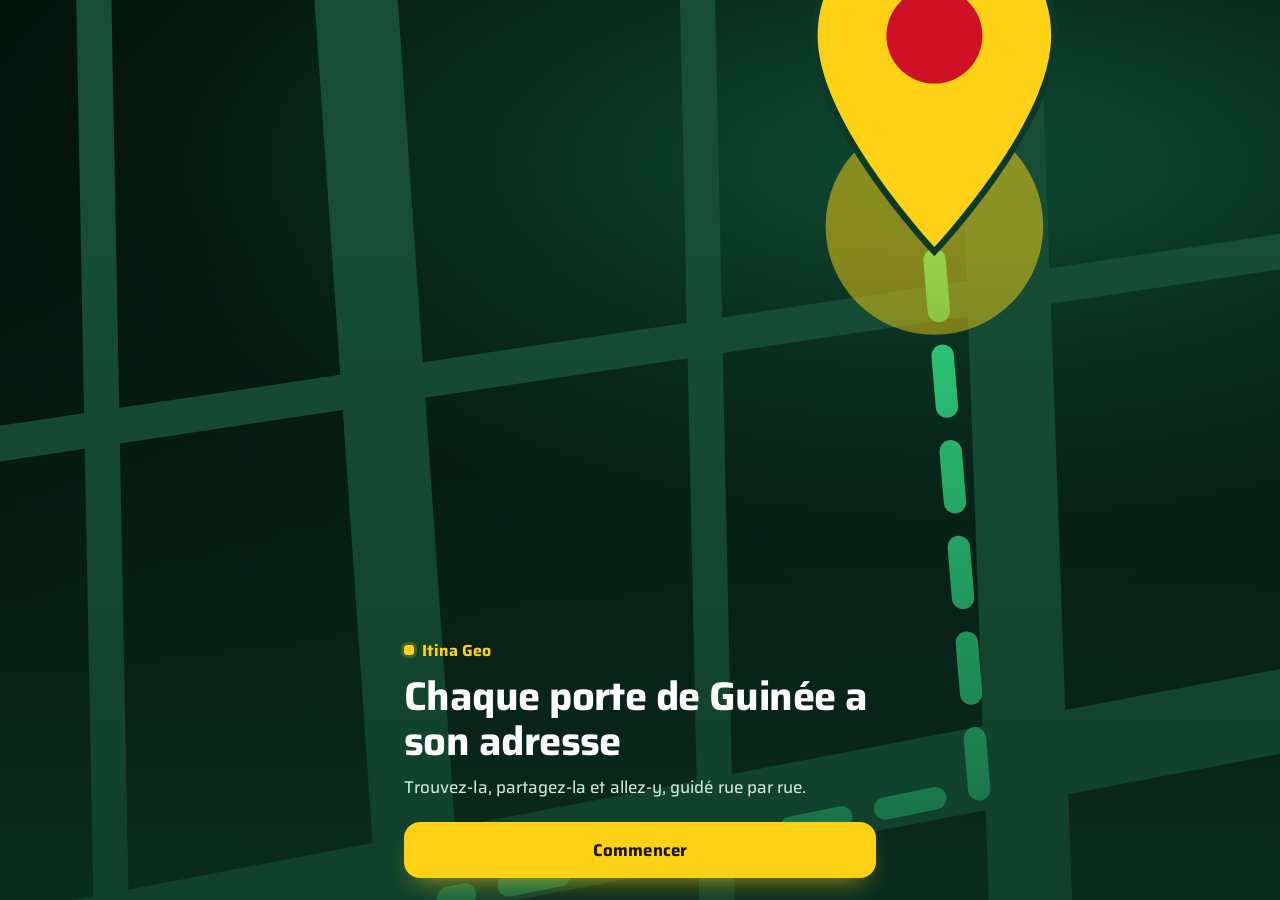
==== commit 1909dd26: "Add files via upload" ====
--- a/index.html
+++ b/index.html
@@ -2,7 +2,7 @@
 <html lang="fr">
 <head>
 <meta charset="utf-8">
-<meta http-equiv="Content-Security-Policy" content="default-src 'self'; script-src 'self' 'sha256-NFKYXczPNvutUIV6wnnQyfD9SWZj7FU3vL9uxPOGpcQ=' 'sha256-TX/4nZPJFXnFKreKTm77ttMRwfwIHrXoOO21UjrkGPU='; style-src 'self' 'unsafe-inline' https://fonts.googleapis.com; font-src 'self' https://fonts.gstatic.com; img-src 'self' data: blob: https://server.arcgisonline.com https://*.supabase.co; connect-src 'self' https://server.arcgisonline.com https://*.supabase.co; worker-src 'self' blob:; child-src blob:; object-src 'none'; base-uri 'none'; form-action 'none'">
+<meta http-equiv="Content-Security-Policy" content="default-src 'self'; script-src 'self' 'sha256-NFKYXczPNvutUIV6wnnQyfD9SWZj7FU3vL9uxPOGpcQ=' 'sha256-erpgPQsWSg7L1IApO40DJ6EcDCeM4tLrYBgwzbXCOwk='; style-src 'self' 'unsafe-inline' https://fonts.googleapis.com; font-src 'self' https://fonts.gstatic.com; img-src 'self' data: blob: https://server.arcgisonline.com https://*.supabase.co; connect-src 'self' https://server.arcgisonline.com https://*.supabase.co; worker-src 'self' blob:; child-src blob:; object-src 'none'; base-uri 'none'; form-action 'none'">
 <meta name="referrer" content="strict-origin-when-cross-origin">
 <meta name="viewport" content="width=device-width,initial-scale=1,viewport-fit=cover">
 <meta name="theme-color" content="#12a05c">
@@ -18,16 +18,24 @@
 <link rel="stylesheet" href="lib/maplibre-gl.css">
 <link rel="stylesheet" href="style.css">
 <script>if(window.top!==window.self){document.documentElement.style.display='none';try{window.top.location=window.self.location.href}catch(e){}}</script>
+<link rel="preload" href="fonts/saira.woff2" as="font" type="font/woff2" crossorigin>
 <style>
-/* Itina Geo : jour (plan de ville) et nuit (comme Waze) ; vert, jaune et rouge du drapeau pour aller, signaler et arriver */
-:root{--accent:#12a05c;--on-accent:#ffffff;--accent-soft:#e2f5eb;--cyan:#0b8fd6;--jaune:#ffc400;--rouge:#e5383b;--panel2:#f1f3f6;
-  --ombre:0 6px 24px rgba(16,24,40,.18);--font:"Inter",ui-sans-serif,system-ui,-apple-system,"Segoe UI",Roboto,sans-serif;--display:var(--font);--body:var(--font);
-  --bg:#eef1f4;--panel:#ffffff;--fg:#111827;--muted:#5f6b7a;--line:#e4e8ee;--soft:#f1f3f6;--green:#12a05c;--on-green:#fff;--green-soft:#e2f5eb;--yellow:#e8b100;--red:#e5383b;--warn:#8a6100;--blue:#3e5a8a;
-  --paper:#f2ede3;--street:#ffffff;--casing:#cdc3b1;--major:#ffd977;--major-casing:#cf9f35;--text:#3b3128;--halo:#fffdf6;--quartier:#a34a3a;--provisoire:#7a6e5c;
+/* Itina Geo, design « Phare » : une police à nous (Saira), la nuit en encre profonde, le jour en gris froid ; le vert lumineux pour agir
+   (texte foncé dessus, lisible en plein soleil), le bleu électrique pour le trajet ; le jaune et le rouge du drapeau pour signaler et arriver */
+@font-face{font-family:"Saira";src:url(fonts/saira.woff2) format("woff2");font-weight:400 800;font-stretch:75% 100%;font-display:swap}
+:root{--accent:#0a7a47;--on-accent:#ffffff;--accent-soft:#e3f6ec;--vif:#19d67c;--on-vif:#03170c;--cyan:#0b63c9;--jaune:#ffc400;--rouge:#e5383b;--panel2:#eef2f6;
+  --ombre:0 10px 28px -8px rgba(10,22,40,.30),0 2px 6px rgba(10,22,40,.07);--verre:rgba(255,255,255,.84);--fil:rgba(10,22,40,.10);
+  --font:"Saira",ui-sans-serif,system-ui,-apple-system,"Segoe UI",Roboto,sans-serif;--display:var(--font);--body:var(--font);--mono:ui-monospace,SFMono-Regular,Menlo,Consolas,monospace;
+  --ease-out:cubic-bezier(.23,1,.32,1);--ease-drawer:cubic-bezier(.32,.72,0,1);
+  --bg:#eef2f6;--panel:#ffffff;--fg:#0a1220;--muted:#526073;--line:#e2e8ef;--soft:#eef2f6;--green:#0a7a47;--on-green:#fff;--green-soft:#e3f6ec;--yellow:#e8b100;--red:#e5383b;--warn:#8a5a00;--blue:#2f5fa8;
+  --route:#0a6cff;--route-c:#ffffff;--route-alt:#9aa7b8;--on-route:#ffffff;--moi:#0a6cff;
+  --paper:#e9eef2;--dehors:#d6dde5;--street:#ffffff;--casing:#c6cfda;--major:#ffd76a;--major-casing:#d6a536;--text:#283241;--halo:#f7fafc;--quartier:#a8483b;--provisoire:#677485;
   --street-prop:#0f7a46;--street-keep:#3e5a8a;--street-todo:#b9a07a;--circ:#d9650b;--tram:#7b2d8e}
-:root[data-theme="dark"]{--accent:#2fd27e;--on-accent:#04190c;--accent-soft:#163528;--cyan:#33ccff;--jaune:#ffcf33;--rouge:#ff5a5f;--panel2:#262e39;--ombre:0 8px 28px rgba(0,0,0,.55);
-  --bg:#0f141b;--panel:#1b222c;--fg:#eef2f7;--muted:#9aa6b5;--line:#2c3542;--soft:#262e39;--green:#2fd27e;--on-green:#04190c;--green-soft:#163528;--yellow:#ffcf33;--red:#ff5a5f;--warn:#ffcf33;--blue:#7fb2ff;
-  --paper:#16202a;--street:#334050;--casing:#0d131a;--major:#5a6a82;--major-casing:#19222e;--text:#d9e0ea;--halo:#16202a;--quartier:#eaa796;--provisoire:#a9b4c2;
+:root[data-theme="dark"]{--accent:#3df59e;--on-accent:#02140a;--accent-soft:#0e271b;--vif:#2bf08f;--on-vif:#02140a;--cyan:#4fd9ff;--jaune:#ffcf33;--rouge:#ff5a5f;--panel2:#141c27;
+  --ombre:0 14px 36px -10px rgba(0,0,0,.8),0 2px 8px rgba(0,0,0,.45);--verre:rgba(12,18,27,.80);--fil:rgba(255,255,255,.09);
+  --bg:#05080d;--panel:#0c121b;--fg:#e9eff7;--muted:#8d9aae;--line:#1b2431;--soft:#141c27;--green:#3df59e;--on-green:#02140a;--green-soft:#0e271b;--yellow:#ffcf33;--red:#ff5a5f;--warn:#ffcf33;--blue:#7fb2ff;
+  --route:#2ee6ff;--route-c:#05242e;--route-alt:#5b687c;--on-route:#03141a;--moi:#2ee6ff;
+  --paper:#070c13;--dehors:#04070b;--street:#202c3c;--casing:#03060a;--major:#3a4a64;--major-casing:#0b111a;--text:#c9d3df;--halo:#070c13;--quartier:#ff9f8a;--provisoire:#8794a6;
   --street-prop:#3fc483;--street-keep:#8fb0ea;--street-todo:#8a7a60;--circ:#ff9a45;--tram:#d08be6;color-scheme:dark}
 html,body{height:100%;overflow:hidden}
 body{font-family:var(--font);background:var(--bg)}
@@ -48,6 +56,9 @@
 .menu-villes a:hover,.menu-villes a:focus-visible{background:var(--panel2)}
 .menu-villes .sep{padding:10px 14px 4px;font:700 11px var(--font);letter-spacing:.06em;text-transform:uppercase;color:var(--muted)}
 .menu-villes .gm{margin-top:4px;border-top:1px solid var(--line);padding-top:4px}.menu-villes .gm a{font-weight:500;color:var(--muted)}
+.menu-villes .tout button{display:flex;align-items:center;gap:10px;width:100%;min-height:46px;padding:0 14px;border:0;border-radius:12px;background:none;color:var(--accent);font:700 15px var(--font);cursor:pointer;text-align:left}
+.menu-villes .tout button:hover,.menu-villes .tout button:focus-visible{background:var(--panel2)}.menu-villes .tout .ic{width:20px;height:20px}
+.menu-villes .tout{border-bottom:1px solid var(--line);margin-bottom:4px;padding-bottom:4px}
 .menu-villes a[aria-current="page"]{color:var(--accent)}.menu-villes a[aria-current="page"]::after{content:"";margin-left:auto;width:8px;height:8px;border-radius:50%;background:var(--accent)}
 /* boutons ronds sur la carte */
 .fabs{position:fixed;z-index:15;right:max(12px,env(safe-area-inset-right,0px));top:calc(env(safe-area-inset-top,0px) + 80px);display:flex;flex-direction:column;gap:10px}
@@ -62,13 +73,18 @@
 .fab.boussole svg{transition:transform .2s}
 .signaler{position:fixed;z-index:16;right:max(14px,env(safe-area-inset-right,0px));bottom:calc(var(--feuille,160px) + 14px);width:62px;height:62px;border:0;border-radius:20px;background:var(--jaune);color:#2b2100;box-shadow:0 6px 18px rgba(0,0,0,.3);display:grid;place-items:center;cursor:pointer}
 .signaler svg{width:34px;height:34px;fill:none;stroke:currentColor;stroke-width:2.4;stroke-linejoin:round;stroke-linecap:round}
+/* petits écrans (iPhone SE…) : colonne de boutons resserrée, pour ne pas passer sous le bouton jaune « Signaler » */
+@media (max-width:899px) and (max-height:700px){.fabs{top:calc(env(safe-area-inset-top,0px) + 72px);gap:6px}.fab{width:42px;height:42px}.fab-zoom .fab{font-size:24px}
+  .signaler{width:52px;height:52px;border-radius:17px}.signaler svg{width:28px;height:28px}}
+@media (max-width:899px) and (max-height:520px){.signaler{right:calc(max(12px,env(safe-area-inset-right,0px)) + 54px)}}
 /* feuille du bas (à gauche sur ordinateur) */
-.feuille{position:fixed;z-index:18;left:0;right:0;bottom:0;max-height:min(50vh,560px);overflow:auto;overscroll-behavior:contain;background:var(--panel);color:var(--fg);border-radius:24px 24px 0 0;box-shadow:0 -6px 28px rgba(0,0,0,.2);padding:0 18px calc(18px + env(safe-area-inset-bottom,0px));transition:max-height .25s}
+.feuille{position:fixed;z-index:18;left:0;right:0;bottom:0;max-height:min(40vh,560px);overflow:auto;overscroll-behavior:contain;background:var(--panel);color:var(--fg);border-radius:24px 24px 0 0;box-shadow:0 -6px 28px rgba(0,0,0,.2);padding:0 18px calc(18px + env(safe-area-inset-bottom,0px));transition:max-height .25s}
 .feuille.grande{max-height:88vh}
+.feuille.replie{max-height:calc(56px + env(safe-area-inset-bottom,0px));overflow:hidden}
 .poignee{position:sticky;top:0;z-index:2;display:block;width:100%;height:24px;margin:0 0 4px;border:0;background:var(--panel);cursor:pointer}
 .poignee::after{content:"";position:absolute;left:50%;top:9px;width:40px;height:5px;margin-left:-20px;border-radius:3px;background:var(--line)}
 .sur{font:700 13px var(--font);color:var(--muted);display:flex;align-items:center;gap:8px;min-height:24px}
-.sur.ici::before{content:"";width:10px;height:10px;border-radius:50%;background:#2a7de1;box-shadow:0 0 0 3px rgba(42,125,225,.25);flex:none}
+.sur.ici::before{content:"";width:10px;height:10px;border-radius:50%;background:var(--moi);box-shadow:0 0 0 3px color-mix(in srgb,var(--moi) 25%,transparent);flex:none}
 .sur.tram::before{content:"";width:10px;height:10px;border-radius:50%;border:2.5px solid var(--tram);box-sizing:border-box;flex:none}
 .fermer{margin-left:auto;width:38px;height:38px;flex:none;border:0;border-radius:50%;background:var(--panel2);color:var(--fg);display:grid;place-items:center;cursor:pointer}
 .fermer .ic{width:18px;height:18px}
@@ -120,7 +136,7 @@
 .pied a{color:var(--muted);font-weight:600}
 /* itinéraire */
 .pts{display:grid;grid-template-columns:16px 1fr;gap:8px 10px;align-items:center;font-size:14.5px;margin:8px 0}
-.pts i{width:12px;height:12px;border-radius:50%;display:block;margin:0 auto}.pts .a{border:3px solid #2a7de1;box-sizing:border-box}.pts .b{background:var(--rouge)}
+.pts i{width:12px;height:12px;border-radius:50%;display:block;margin:0 auto}.pts .a{border:3px solid var(--moi);box-sizing:border-box}.pts .b{background:var(--rouge)}
 .pts span{min-width:0;overflow-wrap:anywhere}
 .lien{border:0;background:none;color:var(--cyan);font:700 13px var(--font);margin-left:8px;padding:4px 0;cursor:pointer}
 .modes{display:grid;grid-template-columns:repeat(3,1fr);gap:4px;background:var(--panel2);padding:4px;border-radius:14px;margin:10px 0}
@@ -197,7 +213,10 @@
 .mk-sig svg{width:20px;height:20px}
 /* repères, position, messages */
 .pin{width:32px;height:44px;margin:-44px 0 0 -16px;filter:drop-shadow(0 2px 3px rgba(0,0,0,.4))}
-.me{width:20px;height:20px;margin:-10px 0 0 -10px;border-radius:50%;background:#2a7de1;border:3px solid #fff;box-shadow:0 0 0 7px rgba(42,125,225,.25)}
+.me{width:20px;height:20px;border-radius:50%;background:var(--moi);border:3px solid #fff;box-shadow:0 0 0 7px color-mix(in srgb,var(--moi) 24%,transparent),0 2px 6px rgba(0,0,0,.3)}
+/* en mouvement : flèche tournée dans le sens de la marche (l'élément intérieur tourne ; la carte place l'élément extérieur) */
+.me i{display:none}.me.cap{width:34px;height:34px;background:none;border:0;box-shadow:none}
+.me.cap i{display:block;width:34px;height:34px}.me.cap svg{display:block;width:34px;height:34px;filter:drop-shadow(0 2px 4px rgba(0,0,0,.45))}
 .toast{position:fixed;z-index:70;left:50%;transform:translateX(-50%);top:calc(env(safe-area-inset-top,0px) + 76px);background:var(--fg);color:var(--bg);padding:11px 18px;border-radius:14px;font-weight:600;font-size:14px;max-width:calc(100% - 32px);text-align:center;box-shadow:0 6px 20px rgba(0,0,0,.25)}
 .pick{position:fixed;z-index:25;left:50%;transform:translateX(-50%);top:calc(env(safe-area-inset-top,0px) + 78px);background:var(--panel);color:var(--fg);border:2px solid var(--cyan);border-radius:16px;padding:8px 8px 8px 14px;font-weight:700;display:flex;gap:10px;align-items:center;box-shadow:var(--ombre);max-width:calc(100% - 24px)}
 .pick .bt{min-height:40px;flex:none}
@@ -208,6 +227,11 @@
 .status .err-act{display:flex;gap:10px;justify-content:center;flex-wrap:wrap;margin:18px 0 0}.status .err-act .bt{text-decoration:none;flex:0 0 auto}
 .maplibregl-ctrl-bottom-right{bottom:calc(var(--feuille,160px) + 4px)}
 .maplibregl-ctrl-bottom-left{bottom:calc(var(--feuille,160px) + 4px)}
+.ici{position:fixed;z-index:16;left:50%;transform:translateX(-50%);bottom:calc(var(--feuille,160px) + 18px);max-width:min(56vw,420px);padding:10px 18px;border-radius:999px;background:#0b0f14;color:#fff;font:800 16px/1.2 var(--font);text-align:center;box-shadow:var(--ombre);white-space:nowrap;overflow:hidden;text-overflow:ellipsis;pointer-events:none}
+.vit{position:fixed;z-index:16;left:max(14px,env(safe-area-inset-left,0px));bottom:calc(var(--feuille,160px) + 14px);width:62px;height:62px;border-radius:50%;background:var(--panel);color:var(--fg);box-shadow:var(--ombre);display:grid;align-content:center;justify-items:center;line-height:1;pointer-events:none}
+.vit b{font:800 23px var(--font);font-variant-numeric:tabular-nums}.vit small{font:600 10px var(--font);color:var(--muted);margin-top:2px}
+body.avec-vit .maplibregl-ctrl-bottom-left{bottom:calc(var(--feuille,160px) + 84px)}
+
 .maplibregl-ctrl-attrib,.maplibregl-ctrl-attrib.maplibregl-compact{background:color-mix(in srgb,var(--panel) 85%,transparent);color:var(--fg)}.maplibregl-ctrl-attrib a{color:var(--fg)}
 .maplibregl-ctrl-group{background:var(--panel)}.maplibregl-ctrl-group button .maplibregl-ctrl-icon{filter:var(--icones,none)}
 :root[data-theme="dark"]{--icones:invert(1)}
@@ -277,6 +301,181 @@
 .a-ajph{justify-self:start;margin-top:8px;cursor:pointer;min-height:44px}
 .actions.defile{overflow-x:auto;scrollbar-width:none;margin-left:-18px;margin-right:-18px;padding:0 18px 2px}.actions.defile::-webkit-scrollbar{display:none}
 .actions.defile .bt{flex:none;white-space:nowrap}.actions.defile .bt.vert{padding:0 22px}.actions.defile .bt.carre{width:50px}
+/* ---------- bienvenue : premier lancement (présentation, position, moyen de transport, découverte), comme Coyote et Waze ---------- */
+.bv{position:fixed;inset:0;z-index:90;display:flex;flex-direction:column;background:var(--bg);color:var(--fg);overflow:hidden;
+  padding:env(safe-area-inset-top,0px) env(safe-area-inset-right,0px) env(safe-area-inset-bottom,0px) env(safe-area-inset-left,0px);transition:opacity .28s}
+.bv.sortie{opacity:0;pointer-events:none}
+.bv-ecran{position:relative;flex:1;display:flex;flex-direction:column;min-height:0;width:100%;max-width:520px;margin:0 auto;padding:12px 24px 22px;box-sizing:border-box;animation:bvIn .4s cubic-bezier(.2,.8,.2,1) both}
+@keyframes bvIn{from{opacity:0;transform:translateY(16px)}to{opacity:1;transform:none}}
+.bv-haut{display:flex;justify-content:flex-end;align-items:center;min-height:40px}
+.bv-passer{border:0;background:none;color:var(--muted);font:700 15px var(--font);padding:10px 6px;cursor:pointer}
+.bv-illu{flex:1;min-height:110px;display:grid;place-items:center;padding:4px 0 14px}
+.bv-illu svg{height:100%;width:auto;max-height:320px;max-width:100%}
+.bv-vide{flex:1;min-height:12px}
+.bv h1{font:800 clamp(25px,7vw,32px)/1.15 var(--font);letter-spacing:-.02em;margin:0 0 10px;outline:none}
+.bv p{font-size:16px;line-height:1.5;color:var(--muted);margin:0}
+.bv-bas{display:flex;flex-direction:column;gap:4px;margin-top:22px}
+.bv-go{min-height:56px;border:0;border-radius:18px;background:var(--accent);color:var(--on-accent);font:800 17px var(--font);cursor:pointer;width:100%;transition:background .2s,transform .1s}
+.bv-go:active{transform:scale(.98)}
+.bv-go:disabled{background:var(--panel2);color:var(--muted);cursor:default;transform:none}
+.bv-lien{border:0;background:none;color:var(--muted);font:700 15px var(--font);padding:12px;cursor:pointer}
+.bv-note{display:flex;gap:12px;align-items:flex-start;background:var(--panel);border:1px solid var(--line);border-radius:16px;padding:13px 14px;margin-top:16px;font-size:14.5px;line-height:1.45;color:var(--fg)}
+.bv-note .ic{width:22px;height:22px;color:var(--accent)}
+.bv .bv-disque{fill:var(--panel2)}.bv .bv-disque-rues{stroke:var(--panel)}
+/* l'écran d'accueil : le vert du logo, des rues et un trajet qui avance jusqu'à la porte */
+.bv.marque{background:#0d3a28;color:#fff;color-scheme:dark}
+.bv-fond{position:absolute;inset:0;width:100%;height:100%;pointer-events:none}
+.bv.marque .bv-ecran{justify-content:flex-end}
+.bv.marque p{color:#cfe6d8;font-size:17px}
+.bv-nom{display:inline-block;font:800 13px var(--font);letter-spacing:.14em;text-transform:uppercase;color:#fcd116;margin-bottom:12px}
+.bv.marque h1{font-size:clamp(30px,8.6vw,40px)}
+.bv-go.jaune{background:#fcd116;color:#1d1a00}
+.bv-trace{stroke-dasharray:16 14;animation:bvTrace 1.4s linear infinite}
+@keyframes bvTrace{to{stroke-dashoffset:-30}}
+.bv-onde{transform-box:fill-box;transform-origin:center;animation:bvOnde 2.2s ease-out infinite}
+.bv-onde.d2{animation-delay:1.1s}
+@keyframes bvOnde{from{transform:scale(.4);opacity:.75}to{transform:scale(1.7);opacity:0}}
+/* moyen de transport */
+.bv-modes{display:grid;gap:12px;margin-top:22px}
+.bv-mode{display:flex;align-items:center;gap:14px;padding:14px 16px;border-radius:18px;border:2px solid var(--line);background:var(--panel);color:var(--fg);font:inherit;text-align:left;cursor:pointer;transition:border-color .15s,background .15s}
+.bv-mode .ic{width:28px;height:28px;padding:11px;box-sizing:content-box;border-radius:15px;background:var(--panel2)}
+.bv-mode b{display:block;font-size:17px}
+.bv-mode small{display:block;color:var(--muted);font-size:14px;margin-top:2px}
+.bv-mode::after{content:"";margin-left:auto;flex:none;width:22px;height:22px;border-radius:50%;border:2px solid var(--line);box-sizing:border-box}
+.bv-mode[aria-checked="true"]{border-color:var(--accent);background:var(--accent-soft)}
+.bv-mode[aria-checked="true"] .ic{background:var(--accent);color:var(--on-accent)}
+.bv-mode[aria-checked="true"]::after{border:7px solid var(--accent)}
+/* découverte : des écrans qui glissent au doigt, avec des points */
+.bv-fen{flex:1;min-height:0;overflow:hidden;margin:0 -24px;touch-action:pan-y}
+.bv-piste{display:flex;height:100%;transition:transform .38s cubic-bezier(.2,.8,.2,1)}
+.bv-piste.glisse{transition:none}
+.bv-diapo{flex:0 0 100%;min-width:0;display:flex;flex-direction:column;padding:0 24px;box-sizing:border-box}
+.bv-points{display:flex;gap:7px;justify-content:center;margin-top:18px}
+.bv-points i{width:8px;height:8px;border-radius:4px;background:var(--line);transition:width .25s,background .25s}
+.bv-points i.on{width:24px;background:var(--accent)}
+@media (prefers-reduced-motion:reduce){.bv,.bv *{animation:none!important;transition:none!important}}
+@media (max-height:640px){.bv-illu{min-height:80px;padding-bottom:8px}.bv p{font-size:15px}.bv-note{margin-top:10px;padding:10px 12px}.bv-modes{gap:8px;margin-top:14px}.bv-mode{padding:10px 14px}.bv-bas{margin-top:14px}}
+/* itinéraire : la durée de chaque trajet sur la carte, et le départ automatique (comme Coyote et Waze) */
+.bulle-m{padding-bottom:7px;cursor:pointer}
+.bulle{position:relative;display:block;border:0;padding:6px 10px;border-radius:12px;background:var(--panel);color:var(--fg);font:800 14px/1.1 var(--font);box-shadow:0 2px 10px rgba(0,0,0,.3);white-space:nowrap;cursor:pointer;font-variant-numeric:tabular-nums}
+.bulle::after{content:"";position:absolute;left:50%;bottom:-6px;margin-left:-6px;border:6px solid transparent;border-bottom:0;border-top-color:var(--panel)}
+.bulle.on{background:var(--route);color:var(--on-route)}.bulle.on::after{border-top-color:var(--route)}
+.trajet .bdg{align-self:center;font-size:12px;font-weight:800;padding:3px 8px;border-radius:999px;background:var(--accent-soft);color:var(--accent)}
+.trajet .bdg.court{background:var(--panel2);color:var(--muted)}
+#rGo{position:relative;overflow:hidden;isolation:isolate}
+#rGo.auto::before{content:"";position:absolute;inset:0;z-index:-1;background:rgba(0,0,0,.2);transform-origin:left center;animation:rAuto var(--auto,8s) linear forwards}
+@keyframes rAuto{from{transform:scaleX(0)}to{transform:scaleX(1)}}
+.auto-txt{margin:6px 0 0;font-size:13px;color:var(--muted);text-align:center}
+/* « Démarrer » reste en bas de la feuille, même quand les trajets la remplissent (comme Coyote) */
+.feuille[data-vue="itineraire"] .r-go.colle{position:sticky;bottom:calc(-18px - env(safe-area-inset-bottom,0px));z-index:2;margin:4px -18px 0;padding:0 18px calc(12px + env(safe-area-inset-bottom,0px));background:var(--panel);box-shadow:0 -1px 0 var(--line)}
+.feuille[data-vue="itineraire"] .r-go.colle .actions{margin-top:0;padding-top:12px}
+/* recherche dans toute la Guinée : les autres villes, en puces */
+.ailleurs{margin:16px 0 6px}.ailleurs>span{display:block;font-size:13px;font-weight:700;color:var(--muted);margin:0 0 8px}
+.ailleurs .chips{flex-wrap:wrap;overflow:visible}
+/* compteur de vitesse : un anneau qui se remplit avec la vitesse, comme sur Coyote */
+.vit::before{content:"";position:absolute;inset:4px;border-radius:50%;background:conic-gradient(from 225deg,var(--accent) calc(var(--p,0) * 270deg),var(--line) 0 270deg,transparent 0);
+  -webkit-mask:radial-gradient(farthest-side,transparent calc(100% - 5px),#000 calc(100% - 4.5px));mask:radial-gradient(farthest-side,transparent calc(100% - 5px),#000 calc(100% - 4.5px))}
+/* ---------- Phare : finitions ----------
+   Une seule famille, Saira : titres 700, texte 450, mesures (temps, distances, vitesse) en chiffres tabulaires un peu serrés.
+   Au-dessus de la carte, les commandes sont en verre dépoli : on garde la carte en vue derrière. Filets fins, ombres décalées,
+   un rayon par taille (10, 14, 18, 26). Retour au toucher très court (140 ms) ; rien ne glisse en « mouvement réduit ». */
+html{-webkit-tap-highlight-color:transparent;-webkit-font-smoothing:antialiased;-moz-osx-font-smoothing:grayscale;text-rendering:optimizeLegibility}
+body{font-weight:450;letter-spacing:.004em}
+::selection{background:color-mix(in srgb,var(--vif) 38%,transparent);color:var(--fg)}
+input,textarea{caret-color:var(--accent)}
+:focus-visible{outline:2px solid var(--vif);outline-offset:2px}
+.feuille,.p-corps,.m-boite,.a-cats{scrollbar-width:thin;scrollbar-color:color-mix(in srgb,var(--muted) 45%,transparent) transparent}
+/* verre au-dessus de la carte */
+.barre,.rond,.fab,.fab-zoom,.vit,.filtre-cat,.maj,.pick,.menu-villes{background:var(--verre);-webkit-backdrop-filter:blur(16px) saturate(1.6);backdrop-filter:blur(16px) saturate(1.6);border:1px solid var(--fil);box-shadow:var(--ombre)}
+@supports not ((backdrop-filter:blur(1px)) or (-webkit-backdrop-filter:blur(1px))){.barre,.rond,.fab,.fab-zoom,.vit,.filtre-cat,.maj,.pick,.menu-villes{background:var(--panel)}}
+.fab-zoom .fab{background:transparent;border:0;box-shadow:none;-webkit-backdrop-filter:none;backdrop-filter:none}
+.barre{border-radius:18px}.barre-q{border-radius:18px;font:550 16px var(--font);letter-spacing:.01em}
+.ville{border-radius:12px;background:color-mix(in srgb,var(--fg) 7%,transparent);font:650 14px var(--font)}
+.rond,.fab{border-radius:16px}.fab-zoom{border-radius:16px}.fab-zoom .fab{border-radius:0}.fab-zoom .fab+.fab{border-top:1px solid var(--fil)}
+.fab[aria-pressed="true"]{background:var(--vif);color:var(--on-vif);border-color:transparent}
+.menu-villes{border-radius:18px}.menu-villes a,.menu-villes .tout button{border-radius:12px}.menu-villes .sep{font:650 11.5px var(--font);letter-spacing:.08em}
+.menu-villes a[aria-current="page"]::after{border-radius:2px;background:var(--vif)}
+.pick{border:1.5px solid var(--route)}
+.maj button{background:var(--vif);color:var(--on-vif)}
+/* la rue où l'on est, et le compteur de vitesse : des instruments */
+.ici{border-radius:14px;background:rgba(6,10,16,.92);border:1px solid rgba(255,255,255,.1);font:650 16px/1.2 var(--font);letter-spacing:.01em}
+.vit{border-radius:50%}.vit b{font:700 24px var(--display);font-stretch:87.5%}.vit small{font:600 10px var(--font);letter-spacing:.04em}
+.vit::before{background:conic-gradient(from 225deg,var(--vif) calc(var(--p,0) * 270deg),var(--line) 0 270deg,transparent 0)}
+.signaler{border-radius:20px;box-shadow:0 10px 24px -8px rgba(120,80,0,.55),0 2px 6px rgba(0,0,0,.18)}
+/* feuille du bas */
+.feuille{border-radius:26px 26px 0 0;border-top:1px solid var(--fil);box-shadow:0 -14px 40px -14px rgba(10,22,40,.32)}
+:root[data-theme="dark"] .feuille{box-shadow:0 -16px 44px -12px rgba(0,0,0,.85)}
+.poignee::after{top:10px;width:36px;height:4px;margin-left:-18px;border-radius:2px;background:color-mix(in srgb,var(--muted) 45%,transparent)}
+.sur{font:600 12.5px var(--font);letter-spacing:.03em;color:var(--muted);min-height:38px}
+.sur:not(.ici):not(.tram)::before{content:"";flex:none;width:7px;height:7px;border-radius:2px;background:var(--vif)}
+.fermer{width:36px;height:36px;background:color-mix(in srgb,var(--fg) 7%,transparent)}
+.feuille h1{font:700 26px/1.12 var(--display);letter-spacing:-.012em}
+.feuille h2,.m-boite h2{font:700 22px/1.15 var(--display);letter-spacing:-.008em;text-wrap:balance}
+.feuille h3{font:650 11.5px var(--font);letter-spacing:.09em}
+.salut{font:700 26px/1.12 var(--display);letter-spacing:-.012em}
+.p-titre{font:700 21px var(--display);letter-spacing:-.006em}
+.l2{font-weight:500}.info{font-size:13.5px;line-height:1.5}
+.ded{border-left:0;border-radius:12px;background:color-mix(in srgb,var(--quartier) 9%,transparent);box-shadow:inset 0 0 0 1px color-mix(in srgb,var(--quartier) 22%,transparent)}
+#fc.entre>*{animation:fcIn .26s var(--ease-drawer) both}
+@keyframes fcIn{from{opacity:0;transform:translateY(8px)}}
+/* identifiants et codes : des données, en chasse fixe */
+.puce{font:600 12.5px var(--mono);border-radius:10px;background:color-mix(in srgb,var(--accent) 10%,transparent);box-shadow:inset 0 0 0 1px color-mix(in srgb,var(--accent) 22%,transparent)}
+.puce.pc{background:color-mix(in srgb,var(--fg) 5%,transparent);box-shadow:inset 0 0 0 1px var(--fil)}
+.code-box{border-radius:18px;background:color-mix(in srgb,var(--accent) 9%,transparent);box-shadow:inset 0 0 0 1px color-mix(in srgb,var(--accent) 20%,transparent)}
+.code-box b{font-family:var(--mono)}
+/* boutons : un seul jeu, un rayon, un retour au toucher */
+.bt{min-height:52px;border-radius:16px;font:650 15.5px var(--font);letter-spacing:.01em;background:color-mix(in srgb,var(--fg) 6%,transparent)}
+.bt.vert,.bv-go{background:var(--vif);color:var(--on-vif);box-shadow:inset 0 0 0 1px rgba(0,0,0,.06),0 10px 22px -12px color-mix(in srgb,var(--vif) 80%,#000)}
+.bt.carre{flex-basis:52px}
+.bt,.rond,.fab,.fermer,.racc,.chip,.sig-b,.trajet,.ville,.signaler,.bv-go,.tuile,.bv-mode,.modes button,.segs button,.lien,.bulle{transition:transform .14s var(--ease-out),background-color .18s,border-color .18s,color .18s,box-shadow .18s}
+.bt:active,.rond:active,.fab:active,.fermer:active,.racc:active,.chip:active,.sig-b:active,.trajet:active,.ville:active,.signaler:active,.bv-go:active,.tuile:active,.bv-mode:active,.modes button:active,.segs button:active,.bulle:active{transform:scale(.97)}
+.ligne:active,.reglage>summary:active{background:color-mix(in srgb,var(--fg) 5%,transparent)}
+@media (hover:hover) and (pointer:fine){.bt:hover{filter:brightness(1.04)}.ligne:hover{background:color-mix(in srgb,var(--fg) 4%,transparent)}}
+/* accueil */
+.racc{border-radius:18px;background:var(--panel2);box-shadow:inset 0 0 0 1px var(--fil)}
+.emoji,.e-maison,.e-travail,.e-etoile,.e-histo,.e-quartier,.e-gps,.e-alerte,.e-tram,.e-ajout{border-radius:12px;background:color-mix(in srgb,var(--accent) 12%,transparent)!important;color:var(--accent)!important}
+.e-alerte{background:color-mix(in srgb,var(--jaune) 22%,transparent)!important;color:var(--warn)!important}
+/* itinéraire */
+.modes,.segs{border-radius:14px;background:var(--panel2);box-shadow:inset 0 0 0 1px var(--fil)}
+.modes button,.segs button{border-radius:11px;font-weight:650}
+.modes button[aria-pressed="true"],.segs button[aria-pressed="true"]{background:var(--panel);color:var(--fg);box-shadow:0 1px 2px rgba(10,22,40,.14),inset 0 0 0 1px var(--fil)}
+.modes button[aria-pressed="true"] .ic{color:var(--accent)}
+.trajet{border:1.5px solid var(--line);border-radius:18px}
+.trajet[aria-pressed="true"]{border-color:var(--vif);background:color-mix(in srgb,var(--vif) 9%,var(--panel))}
+.trajet .du{font:700 30px/1.05 var(--display);font-stretch:87.5%;letter-spacing:-.01em}
+.trajet .ar{font-weight:600;font-variant-numeric:tabular-nums}
+.trajet .bdg{border-radius:8px;font-weight:700;letter-spacing:.02em;background:color-mix(in srgb,var(--accent) 12%,transparent)}
+.lien{color:var(--cyan);font-weight:650}
+.bulle{border-radius:12px;font:700 14px/1.1 var(--display);font-stretch:87.5%;border:1px solid var(--fil);box-shadow:0 6px 16px -6px rgba(0,0,0,.45)}
+.feuille[data-vue="itineraire"] .r-go.colle{box-shadow:0 -1px 0 var(--fil)}
+/* panneaux, réglages, signalements, formulaires */
+.champ{border-radius:16px;background:var(--panel2);box-shadow:inset 0 0 0 1px var(--fil)}
+.champ input{font:550 17px var(--font)}
+.tuile{border-radius:18px;box-shadow:inset 0 0 0 1px var(--fil)}
+.reglage .pastille{width:40px;height:40px;border-radius:12px;background:color-mix(in srgb,var(--accent) 12%,var(--panel))!important;color:var(--accent)}
+.reglage>summary{font-weight:600}
+.inter[aria-checked="true"]{background:var(--vif)}
+.m-boite{border-radius:26px 26px 0 0;border-top:1px solid var(--fil)}
+.sig-b{border-radius:18px;box-shadow:inset 0 0 0 1px var(--fil);font-weight:650}
+.a-in,.mini input,.mini textarea{border-radius:14px}
+.a-in:focus{outline:2px solid var(--vif)}
+.chip{border-radius:12px;border-color:var(--fil);font-weight:600}
+body:has(.gc) .toast{top:calc(env(safe-area-inset-top,0px) + var(--gc-haut,96px) + 76px)}
+.toast{border-radius:14px;background:rgba(6,10,16,.94);color:#eef3f8;border:1px solid rgba(255,255,255,.1);font-weight:600;box-shadow:0 12px 30px -10px rgba(0,0,0,.6)}
+.status h3{font:700 21px var(--display)}
+/* bienvenue : la marque, sans surtitre ; le vert de la nuit et le jaune du drapeau */
+.bv h1{font:700 clamp(26px,7.4vw,34px)/1.12 var(--display);letter-spacing:-.014em}
+.bv.marque{background:radial-gradient(120% 70% at 75% 18%,#0e4a31 0%,#05150e 58%,#030b07 100%)}
+.bv-nom{font:700 16px var(--display);letter-spacing:.01em;text-transform:none;display:inline-flex;align-items:center;gap:8px}
+.bv-nom::before{content:"";width:10px;height:10px;border-radius:3px;background:#fcd116;box-shadow:0 0 0 3px rgba(252,209,22,.18)}
+.bv-go{border-radius:16px;font:700 17px var(--font);letter-spacing:.01em}
+.bv-go.jaune{background:#fcd116;color:#1d1a00;box-shadow:0 12px 26px -12px rgba(252,209,22,.7)}
+.bv-mode{border-width:1.5px}.bv-mode[aria-checked="true"]{border-color:var(--vif);background:color-mix(in srgb,var(--vif) 9%,var(--panel))}
+.bv-mode[aria-checked="true"] .ic{background:var(--vif);color:var(--on-vif)}.bv-mode[aria-checked="true"]::after{border-color:var(--vif)}
+.bv-points i.on{background:var(--vif)}
+.bv-note{border-radius:18px;border-color:var(--fil)}
+@media (prefers-reduced-motion:reduce){#fc.entre>*{animation:fcFondu .2s ease both}@keyframes fcFondu{from{opacity:0}}
+  .bt:active,.rond:active,.fab:active,.fermer:active,.racc:active,.chip:active,.sig-b:active,.trajet:active,.ville:active,.signaler:active,.bv-go:active,.tuile:active,.bv-mode:active,.modes button:active,.segs button:active,.bulle:active{transform:none}}
 /* ordinateur : la feuille et la recherche à gauche, comme une appli */
 @media (min-width:900px){
   .haut{right:auto;width:400px}
@@ -289,6 +488,7 @@
   #param.panneau{left:auto;right:0}
   .menu-villes{right:auto;left:300px}
   .maplibregl-ctrl-bottom-right{bottom:96px}.maplibregl-ctrl-bottom-left{bottom:4px;left:432px}
+  .ici{bottom:24px;left:calc(50% + 216px)}.vit{display:none}body.avec-vit .maplibregl-ctrl-bottom-left{bottom:4px}
   .modal{align-items:center}.m-boite{border-radius:26px}
 }
 </style>
@@ -307,6 +507,7 @@
   <button class="fab" type="button" id="fabLoc" aria-label="Ma position"><svg class="ic" viewBox="0 0 24 24" aria-hidden="true"><path d="M12 2 4.5 20.3l.7.7L12 18l6.8 3 .7-.7z"/></svg></button>
 </div>
 <div class="maj" id="maj" role="status" hidden><span id="majTxt"></span><button type="button" id="majGo">Mettre à jour</button><button type="button" class="majx" id="majX" aria-label="Plus tard">×</button></div>
+<div class="ici" id="ici" hidden aria-live="polite"></div><div class="vit" id="vit" hidden aria-label="Vitesse"><b id="vitN">0</b><small>km/h</small></div>
 <button class="signaler" type="button" id="btnSignaler" aria-label="Signaler un événement sur la route"><svg viewBox="0 0 40 40" aria-hidden="true"><path d="M20 5 36 33H4z"/><path d="M20 15v11M14.5 20.5h11"/></svg></button>
 <section class="feuille" id="feuille" aria-live="polite"><button type="button" class="poignee" id="poignee" aria-label="Agrandir ou réduire"></button><div class="c" id="fc"></div></section>
 
@@ -340,6 +541,7 @@
 <div class="visio" id="visio" hidden role="dialog" aria-modal="true" aria-label="Photos du lieu"><div class="v-haut"><span id="vTitre"></span><button type="button" class="v-fermer" id="vFermer" aria-label="Fermer"><svg class="ic" viewBox="0 0 24 24" aria-hidden="true"><path d="M6 6l12 12M18 6 6 18"/></svg></button></div><img id="vImg" alt=""><button type="button" class="v-nav v-prec" id="vPrec" aria-label="Photo précédente"><svg class="ic" viewBox="0 0 24 24" aria-hidden="true"><path d="M15 5l-7 7 7 7"/></svg></button><button type="button" class="v-nav v-suiv" id="vSuiv" aria-label="Photo suivante"><svg class="ic" viewBox="0 0 24 24" aria-hidden="true"><path d="M9 5l7 7-7 7"/></svg></button><div class="v-compte" id="vCompte"></div></div>
 <div class="pick" id="pick" hidden><span id="pickTxt">Touchez la carte</span><button class="bt" type="button" id="pickMoi" hidden>Ma position</button><button class="bt" type="button" id="pickNo">Annuler</button></div>
 <div class="toast" id="toast" role="status" hidden></div>
+<div class="bv" id="bienvenue" hidden role="dialog" aria-modal="true" aria-labelledby="bvT"></div>
 <div class="status" id="status"><div><svg class="logo" viewBox="0 0 64 64" aria-hidden="true"><clipPath id="logoC"><rect width="64" height="64" rx="16"/></clipPath><g clip-path="url(#logoC)"><rect width="64" height="64" fill="#0d3a28"/><path d="M-4 43 68 29M19 -4 28 68M45 -4 53 68" stroke="#22603f" stroke-width="5.5" stroke-linecap="round" fill="none"/></g><path d="M32 55s15-15.8 15-27a15 15 0 0 0-30 0c0 11.2 15 27 15 27z" fill="#fcd116"/><circle cx="32" cy="28" r="6" fill="#ce1126"/></svg><h3>Itina Geo</h3><p class="hint">Chargement du plan…</p></div></div>
 <script src="lib/maplibre-gl.js"></script>
 <script src="sdk/conakry-adresses.js"></script>
@@ -386,7 +588,9 @@
   wa:P('<path d="M3.5 20.5l1.3-4.2A8.5 8.5 0 1 1 8 19.4z"/><path d="M9 9.5c0 3 2.5 5.5 5.5 5.5l1-1.5-2-1-1 .8a4 4 0 0 1-1.8-1.8l.8-1-1-2z"/>'),
   web:P('<circle cx="12" cy="12" r="9"/><path d="M3 12h18M12 3c2.5 2.6 3.8 5.6 3.8 9s-1.3 6.4-3.8 9c-2.5-2.6-3.8-5.6-3.8-9S9.5 5.6 12 3z"/>'),
   crayon:P('<path d="M4 20h4L19 9l-4-4L4 16z"/><path d="M14 6l4 4"/>'),
-  photo:P('<path d="M4 8h3l2-3h6l2 3h3v11H4z"/><circle cx="12" cy="13" r="3.5"/>')
+  photo:P('<path d="M4 8h3l2-3h6l2 3h3v11H4z"/><circle cx="12" cy="13" r="3.5"/>'),
+  aide:P('<circle cx="12" cy="12" r="9"/><path d="M9.6 9.4a2.5 2.5 0 1 1 3.4 2.4c-.6.3-1 .8-1 1.5v.4M12 17v.4"/>'),
+  cadenas:P('<rect x="5" y="11" width="14" height="10" rx="2.2"/><path d="M8 11V8a4 4 0 0 1 8 0v3"/>')
 };
 /* ---------- signalements : comme sur Waze, ce que les conducteurs voient sur la route ---------- */
 const GS=(window.GuidageConakry&&GuidageConakry.SIGNALEMENTS)||{};
@@ -426,7 +630,12 @@
 const VILLE_MEMO='conakry-ville',lireMemo=()=>{try{return localStorage.getItem(VILLE_MEMO)}catch(e){return null}};
 const H0=dec(location.hash.slice(1)),PT0=H0.match(LIEN);
 let VILLE=villeDuCode(H0),deMemoire=false;
-if(!aVille(VILLE)&&PT0)VILLE=villeDuPoint(+PT0[2],+PT0[3]);
+/* ville ouverte d'office (ni identifiant, ni position, ni ?ville= dans le lien) : le GPS peut ouvrir celle où l'on est */
+const VILLE_IMPLICITE=!VILLE&&!PT0&&!new URLSearchParams(location.search).get('ville');
+/* plans publiés connus de la dernière visite : un lien vers un endroit sans plan publié ne choisit pas ce plan-là */
+const PUB0=(()=>{try{const x=JSON.parse(localStorage.getItem('itina-geo-publies')||'null');return Array.isArray(x)?x:null}catch(e){return null}})();
+const LIEU_SEUL=new URLSearchParams(location.search).get('lieu')==='1'||(()=>{try{const x=sessionStorage.getItem('itina-lieu')==='1';sessionStorage.removeItem('itina-lieu');return x}catch(e){return false}})();
+if(!aVille(VILLE)&&PT0&&!LIEU_SEUL){const c=villeDuPoint(+PT0[2],+PT0[3]);if(!PUB0||PUB0.includes(c))VILLE=c}
 if(!aVille(VILLE))VILLE=new URLSearchParams(location.search).get('ville');
 if(!aVille(VILLE)&&(location.hash.length<2||PT0)&&aVille(lireMemo())){VILLE=lireMemo();deMemoire=true}
 if(!aVille(VILLE))VILLE='conakry';
@@ -449,7 +658,7 @@
 let VLIST=null;
 
 /* ---------- réglages (gardés sur l'appareil) ---------- */
-const REG=Object.assign({theme:'auto',sat:false,grille:false,circ:false,lim:true,tram:false,couleur:'plan',annonces:true,mode:'voiture',eviter:true,bis:true,alertes:true},lire('itina-geo-reglages',{}));
+const REG=Object.assign({theme:'auto',sat:false,grille:false,circ:false,lim:true,tram:false,couleur:'plan',annonces:true,mode:'voiture',eviter:true,bis:true,alertes:true,auto:true},lire('itina-geo-reglages',{}));
 (()=>{const r=lire('conakry-rendu',null);if(r&&!localStorage.getItem('itina-geo-reglages')){if(r.mode==='suivi')REG.couleur='suivi';for(const k of['grille','circ','lim','tram'])if(typeof r[k]==='boolean')REG[k]=r[k]}})();
 if(!['voiture','moto','pied'].includes(REG.mode))REG.mode='voiture';
 const garderReg=()=>ecrire('itina-geo-reglages',REG);
@@ -537,12 +746,17 @@
   const width=add=>[...z,...W.flatMap(([zz,M,m])=>[zz,['case',['==',['get','m'],1],M+add,m+add]])];
   map.addSource('zones',Object.assign({type:'geojson',data:zonesFC()},ref.zones.some(q=>q.source==='officiel')?{attribution:'Limites des communes © <a href="https://www.geoboundaries.org" target="_blank" rel="noopener noreferrer">geoBoundaries</a> (PAM, OCHA, CC BY 3.0 IGO)'}:{}));
   map.addSource('voies',{type:'geojson',data:voiesFC(),tolerance:.25,buffer:64});
-  for(const s of['route','route-alt','nums'])map.addSource(s,{type:'geojson',data:FC()});
+  for(const s of['route','route-alt','nums'])map.addSource(s,{type:'geojson',data:FC(),lineMetrics:s==='route'});
   map.addSource('quartiers',{type:'geojson',data:quartiersFC()});map.addSource('communes',{type:'geojson',data:communesFC()});
   map.addLayer({id:'zones',type:'line',source:'zones',paint:{'line-width':[...z,10,1,15,2.4],'line-dasharray':[4,2,1,2],'line-opacity':.7}});
+  /* les rues des autres villes publiées, quand on regarde là-bas (sous celles du plan ouvert) */
+  map.addSource('voies-ailleurs',{type:'geojson',data:FC(),tolerance:.3,buffer:64});
+  map.addLayer({id:'casing-ailleurs',type:'line',source:'voies-ailleurs',layout:{'line-cap':'round','line-join':'round'},paint:{'line-width':width(2.2),'line-opacity':['interpolate',['linear'],['zoom'],11,0,12.5,1]}});
+  map.addLayer({id:'voies-ailleurs',type:'line',source:'voies-ailleurs',layout:{'line-cap':'round','line-join':'round'},paint:{'line-width':width(0)}});
   map.addLayer({id:'casing',type:'line',source:'voies',layout:{'line-cap':'round','line-join':'round'},paint:{'line-width':width(2.2),'line-opacity':['interpolate',['linear'],['zoom'],11,0,12.5,1]}});
   map.addLayer({id:'voies',type:'line',source:'voies',layout:{'line-cap':'round','line-join':'round'},paint:{'line-width':width(0)}});
   map.addLayer({id:'route-alt',type:'line',source:'route-alt',layout:{'line-cap':'round','line-join':'round'},paint:{'line-color':'#8a96a8','line-width':[...z,11,4,16,9,18,15],'line-opacity':.85}});
+  map.addLayer({id:'route-lueur',type:'line',source:'route',layout:{'line-cap':'round','line-join':'round'},paint:{'line-width':[...z,11,14,16,26,18,38],'line-blur':[...z,11,6,16,12,18,18],'line-opacity':0}});
   map.addLayer({id:'route-c',type:'line',source:'route',layout:{'line-cap':'round','line-join':'round'},paint:{'line-width':[...z,11,6,16,13,18,21]}});
   map.addLayer({id:'route',type:'line',source:'route',layout:{'line-cap':'round','line-join':'round'},paint:{'line-width':[...z,11,3.5,16,8,18,14]}});
   map.addSource('moi',{type:'geojson',data:FC()});
@@ -553,23 +767,193 @@
   lab('noms-p',['==',['get','p'],1],16.3,['interpolate',['linear'],['zoom'],16,9.5,18,12]);
   lab('noms',['all',['==',['get','p'],0],['==',['get','m'],0]],14.8,['interpolate',['linear'],['zoom'],15,9.5,17,12,19,14]);
   lab('noms-m',['all',['==',['get','p'],0],['==',['get','m'],1]],12.5,['interpolate',['linear'],['zoom'],12.5,10,15,12,18,15],.05);
+  map.addLayer({id:'noms-ailleurs',type:'symbol',source:'voies-ailleurs',minzoom:14.8,layout:{'text-field':['get','n'],'text-font':['NotoSansMedium'],'text-size':['interpolate',['linear'],['zoom'],15,9.5,17,12,19,14],'symbol-placement':'line','text-max-angle':38,'symbol-spacing':280,'text-padding':2,'text-rotation-alignment':'map','text-pitch-alignment':'viewport'},paint:{'text-halo-width':1.6}});
   map.addLayer({id:'quartiers',type:'symbol',source:'quartiers',minzoom:13,maxzoom:17.5,layout:{'text-field':['get','n'],'text-font':['NotoSansMedium'],'text-size':['interpolate',['linear'],['zoom'],13,10.5,16,13],'text-transform':'uppercase','text-letter-spacing':.18,'text-max-width':9,'text-padding':6},paint:{'text-halo-width':1.8,'text-opacity':.9}});
   map.addLayer({id:'communes',type:'symbol',source:'communes',maxzoom:13.2,layout:{'text-field':['get','n'],'text-font':['NotoSansMedium'],'text-size':['interpolate',['linear'],['zoom'],9,11,12,15],'text-transform':'uppercase','text-letter-spacing':.22},paint:{'text-halo-width':2}});
   couchesEtab();
   peindre();
+}
+/* ---------- fond de secours, dessiné avec nos propres données ----------
+   Le fond gris d'Esri ne vient pas toujours : dans la version d'essai (l'hébergeur refuse les images d'autres sites), ou hors connexion.
+   Sans lui, le plan flottait sur une couleur unie. Désormais, sous le plan : la Guinée en couleur « terre » (334 communes,
+   limites geoBoundaries de data/guinee.json, déjà gardé pour le hors-ligne), le reste en couleur « hors Guinée » (mer, pays voisins),
+   les limites des communes, les chefs-lieux des 34 préfectures, les sous-préfectures et l'océan.
+   Sur le site, ce fond reste dessous et le fond Esri semi-transparent se pose dessus. Près des rues (zoom 14 et plus), il s'efface. */
+let GN_OK=false;
+function fondLocal(){
+  fetch('data/guinee.json').then(r=>r.ok?r.json():null).then(j=>{
+    if(!j||!Array.isArray(j.plans)||!map.getLayer('zones')||map.getSource('gn'))return;
+    const terre=[],noms=[],poly=(r,c)=>{if(Array.isArray(r)&&r.length>3)terre.push({type:'Feature',properties:{c},geometry:{type:'Polygon',coordinates:[r]}})},
+      point=(ll,pr)=>{if(Array.isArray(ll)&&ll.length===2)noms.push({type:'Feature',properties:pr,geometry:{type:'Point',coordinates:[ll[1],ll[0]]}})};
+    const D={communes:[],plans:{},regions:{},naturelles:{},bb:[180,90,-180,-90]};
+    (j.regions||[]).forEach(r=>D.regions[r.code]=r.nom);(j.naturelles||[]).forEach(r=>D.naturelles[r.code]=r.nom);
+    const garde=(c,plan,type)=>{const rings=(c.rings||[]).filter(r=>Array.isArray(r)&&r.length>3);if(!rings.length)return;const bb=[180,90,-180,-90];
+      for(const r of rings)for(const [x,y] of r){if(x<bb[0])bb[0]=x;if(y<bb[1])bb[1]=y;if(x>bb[2])bb[2]=x;if(y>bb[3])bb[3]=y}
+      for(let i=0;i<2;i++){D.bb[i]=Math.min(D.bb[i],bb[i]);D.bb[i+2]=Math.max(D.bb[i+2],bb[i+2])}
+      D.communes.push({nom:c.nom,code:c.code||null,cp:c.cp||null,type,centre:c.centre,rings,bb,plan})};
+    for(const p of j.plans){
+      let chef=null;
+      for(const c of p.communes||[]){(c.rings||[]).forEach(r=>poly(r,p.code));const u=c.type==='urbaine';if(u&&!chef)chef=c.centre;point(c.centre,{t:'s',n:c.nom,c:p.code,u:u?1:0});garde(c,p.code,u?'urbaine':'rurale')}
+      for(const l of p.limites||[]){(l.rings||[]).forEach(r=>poly(r,p.code));garde(l,p.code,'conakry')}
+      const vl=(VLIST||[]).find(x=>x&&x.code===p.code),ville=(vl&&Array.isArray(vl.centre)&&vl.centre)||CENTRES[p.code]||chef||p.centre;
+      point(ville,{t:'v',n:p.nom,c:p.code});
+      D.plans[p.code]={nom:p.nom,region:p.region,naturelle:p.naturelle,cp:p.cp,ville};
+    }
+    if(!terre.length)return;
+    GN_DATA=D;
+    point([9.1,-14.6],{t:'o',n:'Océan Atlantique',z:0});point([9.36,-13.93],{t:'o',n:'Océan Atlantique',z:1});
+    map.addSource('gn',{type:'geojson',data:FC(terre),tolerance:.4});map.addSource('gn-noms',{type:'geojson',data:FC(noms)});
+    const F=['NotoSansMedium'],L=(o,av)=>map.addLayer(o,av);
+    L({id:'gn-terre',type:'fill',source:'gn',paint:{'fill-antialias':false}},map.getLayer('plan')?'plan':'zones');
+    L({id:'gn-lim',type:'line',source:'gn',maxzoom:12.5,filter:['!=',['get','c'],VILLE],paint:{'line-width':[...z,6,.4,11,1],'line-dasharray':[3,2],'line-opacity':.5}},'zones');
+    L({id:'gn-villes',type:'symbol',source:'gn-noms',minzoom:4.2,maxzoom:10.5,filter:['==',['get','t'],'v'],layout:{'text-field':['get','n'],'text-font':F,'text-size':[...z,4.2,10,6,11.5,10,14.5],'text-padding':3},paint:{'text-halo-width':1.6}},'zones');
+    L({id:'gn-sp',type:'symbol',source:'gn-noms',minzoom:8.5,maxzoom:13.5,filter:['all',['==',['get','t'],'s'],['!',['all',['==',['get','c'],VILLE],['==',['get','u'],1]]]],layout:{'text-field':['get','n'],'text-font':F,'text-size':[...z,8.5,10.5,12,12.5],'text-padding':6},paint:{'text-halo-width':1.4}},'zones');
+    L({id:'gn-ocean',type:'symbol',source:'gn-noms',minzoom:5,maxzoom:9.5,filter:['all',['==',['get','t'],'o'],['==',['get','z'],0]],layout:{'text-field':['get','n'],'text-font':F,'text-size':[...z,5,12,9.5,15],'text-letter-spacing':.2},paint:{'text-halo-width':1.2}},'zones');
+    L({id:'gn-ocean2',type:'symbol',source:'gn-noms',minzoom:9.5,maxzoom:13,filter:['all',['==',['get','t'],'o'],['==',['get','z'],1]],layout:{'text-field':['get','n'],'text-font':F,'text-size':14,'text-letter-spacing':.2},paint:{'text-halo-width':1.2}},'zones');
+    GN_OK=true;peindre();
+    if(LOC_ATTENTE){const l=LOC_ATTENTE;LOC_ATTENTE=null;toucherAilleurs(l.lat,l.lng)}
+  }).catch(()=>{});
+}
+/* ---------- toute la Guinée : une fiche pour chaque lieu du pays, même sans plan des rues ----------
+   Touché sur la carte, trouvé par la recherche ou reçu en lien (#lat,lng) : la commune ou la sous-préfecture (limites geoBoundaries),
+   la préfecture, la région, le code postal et le Plus Code, à 3 m près. Si un plan publié couvre l'endroit, « Voir l'adresse exacte »
+   l'ouvre sur la porte ; sinon « Y aller » prend le GPS habituel jusqu'au lieu (Itina Geo n'a pas encore les routes entre les villes). */
+let GN_DATA=null,LOC_ATTENTE=null;const COUV=new Map();
+const publie=c=>VLIST?VLIST.some(v=>v&&v.code===c):PUB0?PUB0.includes(c):true;
+const dansAnneau=(x,y,r)=>{let c=false;for(let i=0,k=r.length-1;i<r.length;k=i++){const xi=r[i][0],yi=r[i][1],xk=r[k][0],yk=r[k][1];if(((yi>y)!==(yk>y))&&x<(xk-xi)*(y-yi)/(yk-yi)+xi)c=!c}return c};
+function localiteDe(lat,lng){
+  if(!GN_DATA)return null;
+  for(const c of GN_DATA.communes)if(lng>=c.bb[0]&&lng<=c.bb[2]&&lat>=c.bb[1]&&lat<=c.bb[3]&&c.rings.some(r=>dansAnneau(lng,lat,r)))return c;
+  return null;
+}
+/* un plan publié couvre-t-il cette commune ? (les plans de ville couvrent pour l'instant la commune urbaine, Conakry tout entier) */
+function couvre(lc){
+  if(!lc||!publie(lc.plan))return false;
+  if(lc.plan==='conakry'||!lc.code)return true;
+  if(lc.plan===VILLE&&ref)return ref.communes.some(c=>c.code===lc.code);
+  const s=COUV.get(lc.plan);return !!(s&&s.has(lc.code));
+}
+const genre=lc=>lc.type==='urbaine'?'Commune urbaine':lc.type==='conakry'?'Commune de Conakry':'Sous-préfecture';
+function sousTitre(lc){const pl=GN_DATA.plans[lc.plan]||{},reg=GN_DATA.regions[pl.region];return genre(lc)+(lc.plan==='conakry'?'':' · Préfecture de '+(pl.nom||''))+(reg&&reg!==pl.nom&&lc.plan!=='conakry'?' · Région de '+reg:'')}
+function toucherAilleurs(lat,lng){
+  if(!GN_DATA){toast('Hors de la zone de '+VI.nom+'.');return}
+  const lc=localiteDe(lat,lng);
+  if(!lc){toast('Hors de Guinée : Itina Geo couvre la Guinée.');return}
+  (IDX_AUTRES||indexAutres()||Promise.resolve()).then(()=>ficheLocalite(lat,lng,lc),()=>ficheLocalite(lat,lng,lc));
+}
+let LOC_JETON=0;
+function ficheLocalite(lat,lng,lc,etat){
+  if(!etat){effacerRoute();placePin({lat,lng});lieuOuvert=null}
+  const jeton=etat?LOC_JETON:++LOC_JETON;
+  const pl=GN_DATA.plans[lc.plan]||{nom:''},pc=CA.plusCode(lat,lng),autrePlan=couvre(lc)&&lc.plan!==VILLE,frais=mePos&&Date.now()-mePosT<600000,
+    d=frais?distLL([mePos.lat,mePos.lng],[lat,lng]):null,nomPlan=VILLES[lc.plan]?VILLES[lc.plan].nom:pl.nom,a=etat&&etat.a;
+  const info=a?`Adresse sur le plan de ${esc(nomPlan)}&nbsp;: ouvrez-la pour y aller, guidé jusqu'à la porte.`
+    :autrePlan&&!etat?`Recherche de l'adresse sur le plan de ${esc(nomPlan)}…`
+    :autrePlan||(lc.plan===VILLE&&couvre(lc))?`Pas encore de rue du plan de ${esc(nomPlan)} à cet endroit&nbsp;: le Plus Code le situe à 3 m près.`
+    :lc.plan===VILLE?`Le plan de ${esc(VI.nom)} couvre pour l'instant la ville&nbsp;: les rues de ${esc(lc.nom)} viendront avec le plan complet de la préfecture. En attendant, le Plus Code situe ce point à 3 m près.`
+    :`Les rues de ${esc(lc.nom)} ne sont pas encore sur Itina Geo. En attendant, le Plus Code situe ce point à 3 m près.`;
+  montrer(`<div class="sur">${a?'Adresse':'Lieu'}${FERMER}</div><h1>${esc(a?a.ligne1:lc.nom)}</h1><div class="l2">${esc(a?a.ligne2+(String(a.ligne2).includes(nomPlan)?'':' · '+nomPlan):sousTitre(lc))}</div>
+    <p class="info${a||(autrePlan&&!etat)?'':' prov'}">${info}${d!=null?' · à '+esc(fmtD(d))+' de vous':''}</p>
+    <div class="puces">${a&&a.id?`<button class="puce" type="button" data-copy="${esc(a.id)}" aria-label="Copier l'identifiant ${esc(a.id)}">${I.copie}${esc(a.id)}</button>`:''}<button class="puce pc" type="button" data-copy="${esc(pc)}" aria-label="Copier le Plus Code ${esc(pc)}">${I.copie}${esc(pc)}</button>${lc.cp&&!a?`<span class="puce">${esc(lc.cp)}</span>`:''}</div>
+    <div class="actions">${a?`<button class="bt vert" type="button" id="lPlan">${I.aller}Y aller</button>`:autrePlan&&!etat?'':`<button class="bt vert" type="button" id="lGo">${I.aller}Y aller</button>`}<button class="bt carre" type="button" id="lPart" aria-label="Partager ce lieu">${I.partager}</button></div>`,'localite');
+  fc.querySelectorAll('[data-copy]').forEach(b=>b.onclick=()=>copier(b.dataset.copy));
+  const cle=a?cleLien(a.id,lat,lng):lat.toFixed(6)+','+lng.toFixed(6),lien=location.origin+location.pathname+(a?'?ville='+lc.plan:SUFFIXE)+'#'+cle;
+  $('lPart').onclick=()=>envoyer(a?'Adresse':'Lieu',a?a.texte+(a.id?'\nIdentifiant : '+a.id:'')+'\nPlus Code : '+pc:lc.nom+' ('+sousTitre(lc)+')\nPlus Code : '+pc,lien);
+  /* l'adresse trouvée sur l'autre plan : on l'ouvre là-bas, « Y aller » guide depuis là où l'on est */
+  if($('lPlan'))$('lPlan').onclick=()=>{toast('Ouverture du plan de '+nomPlan+'…');allerVille(lc.plan,'#'+cle)};
+  if($('lGo'))$('lGo').onclick=()=>trajetLoin(lat,lng,lc);
+  if(autrePlan&&!etat)planAutre(lc.plan).then(r2=>{voiesAutres(lc.plan,r2);if(jeton!==LOC_JETON||feuille.dataset.vue!=='localite')return;const x=r2.adresse(lat,lng);ficheLocalite(lat,lng,lc,x?{a:x}:{sans:1})},
+    ()=>{if(jeton===LOC_JETON&&feuille.dataset.vue==='localite')ficheLocalite(lat,lng,lc,{sans:1})});
+}
+/* « Y aller » vers un lieu sans plan des rues : la route au plus près sur le réseau national, puis le guidage jusque-là */
+let TRAJET_LIEU=null;
+function trajetLoin(lat,lng,lc){
+  const frais=mePos&&Date.now()-mePosT<600000,d=frais?distLL([mePos.lat,mePos.lng],[lat,lng]):null,jeton={};TRAJET_LIEU=jeton;
+  const rendre=(etat,it,D)=>{
+    montrer(`<div class="sur">Itinéraire${FERMER}</div><h2>${esc(lc.nom)}</h2><div class="l2">${esc(sousTitre(lc))}</div>
+      ${it?(du=>`<div class="trajet pays" aria-pressed="true"><div class="ha"><span class="du">${fmtT(du)}</span><span class="ar">Arrivée ${heure(new Date(Date.now()+du*1000))}</span></div>
+        <div class="vi">${fmtD(it.distance+(D?D.dep.distance:0))}${it.via&&it.via.length?' · via '+esc(it.via.join(' et ')):''}</div><div class="ev">${I.ok}${D?'Par les rues de '+esc(D.nom)+', puis les routes':'Par les routes'} du réseau national, jusqu'au plus près du lieu</div></div>`)(it.duree+(D?D.dep.duree:0))
+      :`<p class="info${etat==='calcul'?'':' prov'}"${etat==='calcul'?' role="status"':''}>${etat==='calcul'?'Calcul du trajet jusqu\'à '+esc(lc.nom)+'…'
+        :(d!=null?'Vous êtes à '+esc(fmtD(d))+' de '+esc(lc.nom)+'. ':'')+(etat==='sans-gps'?'Votre position GPS est introuvable pour le moment : activez la localisation pour voir le trajet.'
+        :etat==='aucun'?'Aucune route trouvée jusqu\'à '+esc(lc.nom)+' sur le réseau national depuis votre position.'
+        :'Les routes jusqu\'à '+esc(lc.nom)+' ne sont pas encore sur Itina Geo&nbsp;: le trajet s\'affichera dès que le plan de tout le pays sera publié.')}</p>`}
+      <div class="actions">${it?`<button class="bt vert" type="button" id="lDem">${I.aller}Démarrer</button>`:''}<button class="bt" type="button" id="lRetour">Retour au lieu</button></div>`,'itineraire-loin');
+    $('lRetour').onclick=()=>{effacerRoute();ficheLocalite(lat,lng,lc)};
+    if(it){map.getSource('route').setData(FC((D?[ligneFC(D.dep.ligne)]:[]).concat([ligneFC(it.ligne)])));allumer(cleTrajet(it.ligne)+':lieu');cadrer((D?D.dep.ligne:[]).concat(it.ligne),13);$('lDem').onclick=()=>guiderLieu(it,lat,lng,lc)}
+  };
+  if(!frais||DEMO){rendre(DEMO?'absent':'sans-gps');return}
+  rendre('calcul');
+  reseauPays().then(N=>{if(TRAJET_LIEU!==jeton||feuille.dataset.vue!=='itineraire-loin')return;
+    if(!N){rendre('absent');return}
+    const o=Object.assign({mode:REG.mode},OPTS_PAYS),de={lat:mePos.lat,lng:mePos.lng},it=N.itineraire(de,{lat,lng},o);
+    if(!it){rendre('aucun');return}
+    return departVille(de,it,N,{lat,lng},o).then(D=>{if(TRAJET_LIEU!==jeton||feuille.dataset.vue!=='itineraire-loin')return;
+      const n=D?D.nat:it;TRAJET_LIEU={N,it:n,D};rendre('ok',n,D)})});
+}
+function guiderLieu(it,lat,lng,lc){
+  if(guide||!TRAJET_LIEU||!TRAJET_LIEU.N||!window.GuidageConakry)return;
+  const T=TRAJET_LIEU;
+  if(T.D&&!T.depFait){guiderDepart(T.D,{titre:lc.nom,sousTitre:sousTitre(lc)},{distance:it.distance,duree:it.duree},()=>{T.depFait=true;guiderLieu(it,lat,lng,lc)},
+    ()=>{effacerRoute();ficheLocalite(lat,lng,lc)});return}
+  const box=document.createElement('div');document.body.appendChild(box);suspendreSuivi();
+  try{
+    guide=GuidageConakry.ouvrir(box,TRAJET_LIEU.N,{lat,lng,titre:lc.nom,sousTitre:sousTitre(lc)},Object.assign({mode:REG.mode,itineraire:it,vue:'direct',demonstration:false,fond:!SANS_FOND,glyphs:GLYPHES,
+      theme:themeEffectif()==='dark'?'sombre':'clair',signalements:REG.alertes?actifs():[],annoncesSignalements:REG.annonces,surSignalement:(type,p)=>ajouterSignal(type,p,true),
+      surFin:raison=>{guide=null;box.remove();reprendreSuivi();dessinerSignaux();effacerRoute();ficheLocalite(lat,lng,lc)}},OPTS_PAYS));
+  }catch(e){guide=null;box.remove();reprendreSuivi();toast('Le guidage ne peut pas démarrer : '+e.message)}
+}
+/* une seule carte du pays : regarder une autre ville publiée (zoom 11 et plus) y dessine ses rues, sans changer de plan ;
+   toucher une de ses portes donne l'adresse exacte (fiche du lieu). Deux autres villes au plus en mémoire. */
+const VOIES_AUTRES=new Map();
+function voiesAutres(code,r2){
+  if(!map.getSource('voies-ailleurs')||!r2||!r2.voies)return;
+  if(!VOIES_AUTRES.has(code)){if(VOIES_AUTRES.size>=2)VOIES_AUTRES.delete(VOIES_AUTRES.keys().next().value);
+    VOIES_AUTRES.set(code,r2.voies.map(v=>({type:'Feature',properties:{n:safe(v.nom),m:CA._interne.MAJEUR[v.highway]?1:0,t:v.highway==='track'?1:0},geometry:{type:'MultiLineString',coordinates:v.segs.map(g=>g.map(q=>[q.lon,q.lat]))}})))}
+  map.getSource('voies-ailleurs').setData(FC([...VOIES_AUTRES.values()].flat()));
+}
+function regarderAilleurs(){
+  if(!ref||!VLIST||map.getZoom()<11)return;
+  const c=map.getCenter();
+  for(const v of autresVilles()){const ce=Array.isArray(v.centre)?v.centre:CENTRES[v.code];
+    if(ce&&distLL([c.lat,c.lng],ce)<18000){if(!VOIES_AUTRES.has(v.code))planAutre(v.code).then(r2=>voiesAutres(v.code,r2),()=>{});return}}
+}
+map.on('moveend',()=>{clearTimeout(regarderAilleurs.t);regarderAilleurs.t=setTimeout(regarderAilleurs,350)});
+/* les autres plans publiés : quelles communes ils couvrent (petits index, chargés une fois) */
+function couvertureAutres(ix,code){COUV.set(code,new Set((ix.communes||[]).map(c=>c&&c.code).filter(Boolean)))}
+/* recherche : les chefs-lieux et les communes de tout le pays (même sans plan des rues) */
+function localitesCherchees(v){
+  if(!GN_DATA||v.length<3)return[];
+  const q=NORM(v),o=mePos?[mePos.lat,mePos.lng]:CENTRES[VILLE],l=[],vu=new Set();
+  for(const c of GN_DATA.communes){
+    if(c.plan===VILLE&&couvre(c))continue;
+    const n=NORM(c.nom),sc=n===q?3:n.startsWith(q)?2:(' '+n).includes(' '+q)?1:0;if(!sc)continue;
+    const k=c.plan+'|'+n;if(vu.has(k))continue;vu.add(k);
+    const pl=GN_DATA.plans[c.plan]||{},chef=c.type!=='rurale'&&NORM(pl.nom)===n;
+    const pos=chef?pl.ville:c.centre;l.push({c,sc:sc+(chef?.5:0),chef,pos,d:o&&Array.isArray(pos)?distLL(o,pos):0});
+  }
+  return l.sort((a,b)=>b.sc-a.sc||a.d-b.d).slice(0,6);
 }
 /* couleurs de la carte d'après le thème (jour : plan de ville ; nuit : comme Waze) */
 function peindre(){
   if(!map.getLayer('voies'))return;
   const p=(id,k,v)=>{if(map.getLayer(id))map.setPaintProperty(id,k,v)};
   const sat=REG.sat;
-  p('bg','background-color',sat?'#20251f':css('--paper'));
+  const papier=css('--paper');
+  p('bg','background-color',sat?'#20251f':GN_OK?['interpolate',['linear'],['zoom'],12.5,css('--dehors'),14.5,papier]:papier);
+  p('gn-terre','fill-color',papier);p('gn-lim','line-color',css('--quartier'));
+  for(const id of['gn-villes','gn-sp','gn-ocean','gn-ocean2'])p(id,'text-halo-color',css('--halo'));
+  p('gn-villes','text-color',['case',['in',['get','c'],['literal',(VLIST||[]).filter(v=>v&&v.code).map(v=>v.code)]],css('--accent'),css('--fg')]);p('gn-sp','text-color',css('--muted'));
+  for(const id of['gn-ocean','gn-ocean2'])p(id,'text-color',themeEffectif()==='dark'?'#5f86a6':'#58809e');
   p('zones','line-color',css('--quartier'));
   p('casing','line-color',['case',['==',['get','m'],1],css('--major-casing'),css('--casing')]);
   p('voies','line-color',REG.couleur==='suivi'?['match',['get','s'],0,css('--street-keep'),1,css('--street-prop'),2,css('--street-todo'),css('--street')]
     :['case',['==',['get','m'],1],css('--major'),['==',['get','t'],1],themeEffectif()==='dark'?'#2a3441':'#efe9dd',css('--street')]);
+  p('casing-ailleurs','line-color',['case',['==',['get','m'],1],css('--major-casing'),css('--casing')]);
+  p('voies-ailleurs','line-color',['case',['==',['get','m'],1],css('--major'),['==',['get','t'],1],themeEffectif()==='dark'?'#2a3441':'#efe9dd',css('--street')]);
+  p('noms-ailleurs','text-color',css('--text'));p('noms-ailleurs','text-halo-color',css('--halo'));
   const sombre=themeEffectif()==='dark';
-  p('route-c','line-color',sombre?'#0a3d55':'#ffffff');p('route','line-color',sombre?'#33ccff':'#1a73e8');
+  p('route-c','line-color',css('--route-c'));p('route-alt','line-color',css('--route-alt'));p('route-lueur','line-color',css('--route'));
+  p('moi-f','fill-color',css('--moi'));p('moi-l','line-color',css('--moi'));allumer(null);
   for(const id of['noms-p','noms','noms-m'])p(id,'text-color',id==='noms-p'?css('--provisoire'):css('--text'));
   for(const id of['noms-p','noms','noms-m','nums','quartiers','communes'])p(id,'text-halo-color',css('--halo'));
   p('nums','text-color',['case',['==',['get','i'],1],css('--quartier'),css('--text')]);
@@ -684,9 +1068,11 @@
 const feuille=$('feuille'),fc=$('fc');
 const hauteurFeuille=()=>document.documentElement.style.setProperty('--feuille',(tel()?feuille.offsetHeight:0)+'px');
 new ResizeObserver(hauteurFeuille).observe(feuille);addEventListener('resize',hauteurFeuille);
-$('poignee').onclick=()=>feuille.classList.toggle('grande');
+/* la barre grise du panneau : normal → grand → replié (la carte prend presque tout l'écran) → normal */
+$('poignee').onclick=()=>{const c=feuille.classList;if(c.contains('replie'))c.remove('replie');else if(c.contains('grande')){c.remove('grande');c.add('replie')}else c.add('grande')};
 const FERMER=`<button class="fermer" type="button" data-fermer aria-label="Fermer">${I.fermer}</button>`;
-function montrer(html,v){feuille.dataset.vue=v;fc.innerHTML=html;feuille.classList.remove('grande');feuille.scrollTop=0;const b=fc.querySelector('[data-fermer]');if(b)b.onclick=fermer}
+let BULLES=[],AUTO_T=null;
+function montrer(html,v){if(v!=='itineraire'){arreterAuto();effacerBulles()}const nv=feuille.dataset.vue!==v;feuille.dataset.vue=v;fc.innerHTML=html;if(nv){clearTimeout(montrer.t);fc.classList.add('entre');montrer.t=setTimeout(()=>fc.classList.remove('entre'),320)}feuille.classList.remove('grande','replie');setTimeout(()=>{if(typeof majIci==='function')majIci()},0);feuille.scrollTop=0;const b=fc.querySelector('[data-fermer]');if(b)b.onclick=fermer}
 function fermer(){pin&&pin.remove();effacerRoute();if(GL&&filtreCat)filtrer(null);etabOuvert=null;accueil();if(location.hash)history.replaceState(null,'',location.pathname+location.search)}
 const marges=()=>({top:tel()?100:96,bottom:tel()?feuille.offsetHeight+24:40,left:tel()?28:448,right:tel()?76:80});
 /* fitBounds ajoute sa marge à celle qu'easeTo a laissée sur la carte : on la remet à zéro d'abord */
@@ -701,7 +1087,7 @@
   montrer(`<div class="salut">${salut}</div><div class="info" style="margin-top:2px">Où allez-vous${VI?' à '+esc(VI.nom):''} ?</div>
     <div class="raccourcis">${raccourci('domicile',LIEUX.domicile)}${raccourci('travail',LIEUX.travail)}</div>
     ${rec.length?`<h3>Récemment</h3><ul class="liste">${rec.map((o,i)=>`<li><button type="button" class="ligne" data-recent="${i}"><span class="emoji e-histo">${I.histo}</span><span class="tx"><b>${esc(o.t)}</b><small>${esc(o.s)}${esc(nomVilleDe(o))}</small></span>${kmDe(o)}</button></li>`).join('')}</ul>`:''}
-    ${DEMO?'<p class="info prov">Version d\'essai : ici, le navigateur ne donne pas la position. Pour essayer le guidage, ouvrez une adresse, touchez « Y aller », choisissez le départ sur la carte, puis « Aperçu » et « Démonstration ». Les lieux marqués « exemple » sont fictifs : ajoutez le vôtre avec « Ajouter un lieu ».</p>':''}
+    ${DEMO?'<p class="info prov">Version d\'essai : ici, le navigateur ne donne pas la position, donc pas de guidage. Sur le téléphone, Itina Geo vous guide avec le GPS, comme Waze. Les lieux marqués « exemple » sont fictifs : ajoutez le vôtre avec « Ajouter un lieu ».</p>':''}
     <div class="actions"><button type="button" class="bt" id="ouSuisJe">${I.gps}Où suis-je ?</button>${GL?`<button type="button" class="bt" id="aAjout">${I.ajout}Ajouter un lieu</button>`:`<button type="button" class="bt" id="aSignaler">${I.alerte}Signaler</button>`}</div>
     <div class="pied"><span>${ref&&ref.info.avertissement?'Plan provisoire, non officiel':''}${nb?' · '+nb:''}</span><a href="#" id="aPropos">En savoir plus</a></div>`,'accueil');
   fc.querySelectorAll('[data-racc]').forEach(b=>b.onclick=()=>allerLieu(b.dataset.racc));
@@ -833,16 +1219,109 @@
 /* ---------- itinéraire : comme Waze, le meilleur trajet et un bis, l'heure d'arrivée, les signalements sur le chemin ---------- */
 let RT={de:null,deTxt:'',deGps:false,a:null,mode:REG.mode,routes:[],choix:0};
 const MODES=[['voiture','Voiture',I.voiture],['moto','Moto',I.moto],['pied','À pied',I.pied]];
+/* « Y aller » part toujours de la position GPS, comme Waze : hors du plan (en France par exemple) ou sans GPS, pas de trajet
+   simulé ; le guidage attend la personne et démarre tout seul quand elle arrive. Un départ choisi sur la carte sert à voir le trajet. */
+const kmDuPlan=p=>CENTRES[VILLE]?distLL([p.lat,p.lng],CENTRES[VILLE]):null;
 function startRoute(a){
-  RT.a=a;RT.de=null;RT.routes=[];RT.choix=0;RT.mode=REG.mode;
-  const choisir=m=>{if(m)toast(m);choisirDepart()};
-  const depuis=p=>{RT.de=p;RT.deTxt='Ma position';RT.deGps=true;calculer()};
-  if(mePos&&Date.now()-mePosT<120000&&ref.quartierDe(mePos.lat,mePos.lng))return depuis(mePos);
-  if(!navigator.geolocation||window.isSecureContext===false)return choisir('Touchez la carte pour choisir le départ.');
+  RT.a=a;RT.de=null;RT.deTxt='';RT.deGps=false;RT.loin=null;RT.routes=[];RT.choix=0;RT.mode=REG.mode;RT.auto=false;RT.pays=null;RT.paysEtat=null;
+  try{if(window.GuidageConakry&&GuidageConakry.debloquerVoix&&localStorage.getItem('conakry-guidage-voix')!=='0')GuidageConakry.debloquerVoix()}catch(e){}
+  const depuis=p=>{RT.de=p;RT.deTxt='Ma position';RT.deGps=true;RT.loin=null;RT.auto=!!REG.auto;calculer()};
+  const sans=p=>{RT.loin=p?kmDuPlan(p):null;RT.routes=[];RT.pays=null;RT.paysEtat=null;if(p&&!DEMO)trajetPays(p);rendreTrajet(false)};
+  if(mePos&&Date.now()-mePosT<120000)return ref.quartierDe(mePos.lat,mePos.lng)?depuis(mePos):sans(mePos);
+  if(DEMO||!navigator.geolocation||window.isSecureContext===false)return sans(null);
   toast('Recherche de votre position…');
-  navigator.geolocation.getCurrentPosition(p=>{setMe(p);$('toast').hidden=true;
-    if(ref.quartierDe(mePos.lat,mePos.lng))depuis(mePos);else choisir('Vous n\'êtes pas à '+VI.nom+' : touchez la carte pour choisir le départ.')},
-    ()=>choisir('Position introuvable : touchez la carte pour choisir le départ.'),{enableHighAccuracy:true,timeout:10000,maximumAge:30000});
+  navigator.geolocation.getCurrentPosition(p=>{setMe(p);$('toast').hidden=true;ref.quartierDe(mePos.lat,mePos.lng)?depuis(mePos):sans(mePos)},
+    ()=>{$('toast').hidden=true;sans(null)},{enableHighAccuracy:true,timeout:10000,maximumAge:30000});
+}
+/* ---------- naviguer dans tout le pays : le réseau national des routes ----------
+   data/reseau/ (fabriqué par le studio avec « Tout le pays ») : les grandes routes de toutes les préfectures, raccordées entre elles.
+   Vers une autre ville : la route entre les villes sur ce réseau, puis les rues de la ville d'arrivée jusqu'à la porte ; le guidage
+   passe tout seul au plan de la ville à son entrée. Vers un lieu sans plan des rues : la route au plus près. Départ d'une ville qui a
+   son plan (Labé, Kindia…) : d'abord ses rues jusqu'à la sortie de la ville, puis la route (guidage en trois temps, de porte à porte).
+   Tant que le réseau n'est pas publié : le guidage attend l'arrivée en ville, comme avant. */
+let RESEAU=null,BASCULE=false;
+const OPTS_PAYS={rayon:3000,rayonArrivee:25000,repliSens:true};
+function reseauPays(){
+  if(!RESEAU)RESEAU=fetch(new URL('data/reseau/index.json',location.href).href,{cache:'no-cache'}).then(r=>r.ok?CA.charger({base:new URL('data/reseau/',location.href).href}):null).catch(()=>null);
+  return RESEAU;
+}
+/* départ d'une autre ville qui a son plan des rues (Labé, Kindia…) : ses rues jusqu'à la sortie de la ville, puis la route.
+   La sortie : le dernier point de la route entre les villes encore dans le plan de départ ; la route est recalculée depuis ce point.
+   → { L (plan de départ), nom, mode, dep (trajet dans ses rues), sortie [lat,lng], nat (la route depuis la sortie) } ou null */
+function departVille(p,nat,N,dest,o){
+  const lc=localiteDe(p.lat,p.lng),c=lc&&lc.plan;
+  const pr=!c?null:c===VILLE&&ref?Promise.resolve(ref):VILLES[c]&&publie(c)?planAutre(c):null;
+  if(!pr)return Promise.resolve(null);
+  return pr.then(L=>{
+    if(!L||!L.quartierDe(p.lat,p.lng))return null;
+    const ln=nat.ligne;let k=-1;
+    for(let i=0;i<ln.length;i++){if(L.quartierDe(ln[i][0],ln[i][1]))k=i;else if(k>=0)break}
+    if(k<0||k>=ln.length-2)return null;
+    const s={lat:ln[k][0],lng:ln[k][1]},dep=L.itineraire({lat:p.lat,lng:p.lng},s,{mode:o.mode,rayon:600});
+    if(!dep||dep.distance<80)return null;
+    const n2=N.itineraire(s,dest,o);
+    return n2?{L,nom:(VILLES[c]&&VILLES[c].nom)||lc.nom,mode:o.mode,dep,sortie:[s.lat,s.lng],nat:n2}:null;
+  }).catch(()=>null);
+}
+function trajetPays(p){
+  const j=RT.jetonPays={},fini=()=>{if(feuille.dataset.vue==='itineraire')rendreTrajet(true)};
+  RT.pays=null;RT.paysEtat='calcul';
+  reseauPays().then(N=>{
+    if(RT.jetonPays!==j||!RT.a||RT.loin==null)return;
+    if(!N){RT.paysEtat='absent';fini();return}
+    const dest={lat:RT.a.position.lat,lng:RT.a.position.lng},o=Object.assign({mode:RT.mode},OPTS_PAYS),nat0=N.itineraire({lat:p.lat,lng:p.lng},dest,o);
+    if(!nat0){RT.paysEtat='aucun';fini();return}
+    return departVille(p,nat0,N,dest,o).then(D=>{
+      if(RT.jetonPays!==j||!RT.a||RT.loin==null)return;
+      const nat=D?D.nat:nat0,fin=nat.ligne[nat.ligne.length-1],ville=ref.itineraire({lat:fin[0],lng:fin[1]},dest,{mode:RT.mode,rayon:600,eviter:eviterListe(RT.mode)});
+      RT.pays={N,nat,ville,dep:D,distance:(D?D.dep.distance:0)+nat.distance+(ville?ville.distance:0),duree:(D?D.dep.duree:0)+nat.duree+(ville?ville.duree:0)};
+      RT.paysEtat='ok';fini();
+    });
+  });
+}
+/* étape 1 d'un trajet qui part d'une autre ville : ses rues jusqu'à la sortie. À la sortie (ou hors de son plan), la route prend le relais
+   (ensuite) ; « Terminer » : arret. apres : { distance, duree } du reste du trajet, pour le temps et l'heure d'arrivée affichés */
+function guiderDepart(D,d0,apres,ensuite,arret){
+  arreterAuto();effacerBulles();
+  const box=document.createElement('div');document.body.appendChild(box);suspendreSuivi();let passe=false;
+  const passer=p=>{if(passe)return;passe=true;
+    if(p&&isFinite(p.lat)){mePos={lat:p.lat,lng:p.lng,acc:Math.round(p.precision||p.acc||0)};mePosT=Date.now()}
+    if(guide&&guide.arreter)try{guide.arreter('route')}catch(e){}
+    guide=null;toast('Vous quittez '+D.nom+' : guidage sur la route.');ensuite()};
+  try{
+    guide=GuidageConakry.ouvrir(box,D.L,{lat:D.sortie[0],lng:D.sortie[1],titre:d0.titre,sousTitre:d0.sousTitre},{mode:D.mode,itineraire:D.dep,vue:'direct',demonstration:false,
+      fond:!SANS_FOND,glyphs:GLYPHES,theme:themeEffectif()==='dark'?'sombre':'clair',signalements:REG.alertes?actifs():[],annoncesSignalements:REG.annonces,
+      surSignalement:(type,p)=>ajouterSignal(type,p,true),etape:true,apres,
+      surEtat:(e,p)=>{if(!passe&&p&&isFinite(p.lat)&&(!D.L.quartierDe(p.lat,p.lng)||(e&&(e.etat==='arrive'||(e.etat==='route'&&e.restant&&e.restant.distance<150)))))setTimeout(()=>passer(p),0)},
+      surFin:raison=>{guide=null;box.remove();if(passe)return;
+        if(raison==='arrive'){passer(mePos);return}
+        reprendreSuivi();dessinerSignaux();arret()}});
+  }catch(e){guide=null;box.remove();reprendreSuivi();toast('Le guidage ne peut pas démarrer : '+e.message)}
+}
+/* le guidage entre les villes, sur le réseau national ; à l'entrée de la ville d'arrivée, le plan de la ville prend le relais */
+function guiderPays(){
+  if(guide||!RT.pays||!window.GuidageConakry)return;
+  const P=RT.pays,V=P.ville?{distance:P.ville.distance,duree:P.ville.duree}:null;
+  if(P.dep&&!P.depFait){guiderDepart(P.dep,{titre:RT.a.ligne1,sousTitre:VI.nom},{distance:P.nat.distance+(V?V.distance:0),duree:P.nat.duree+(V?V.duree:0)},
+    ()=>{P.depFait=true;guiderPays()},()=>rendreTrajet(false));return}
+  arreterAuto();effacerBulles();
+  const fin=P.nat.ligne[P.nat.ligne.length-1],box=document.createElement('div');document.body.appendChild(box);suspendreSuivi();BASCULE=false;
+  try{
+    guide=GuidageConakry.ouvrir(box,P.N,{lat:fin[0],lng:fin[1],titre:RT.a.ligne1,sousTitre:VI.nom},Object.assign({mode:RT.mode,itineraire:P.nat,vue:'direct',demonstration:false,fond:!SANS_FOND,glyphs:GLYPHES,
+      theme:themeEffectif()==='dark'?'sombre':'clair',signalements:REG.alertes?actifs():[],annoncesSignalements:REG.annonces,
+      surSignalement:(type,p)=>ajouterSignal(type,p,true),apres:V,
+      surEtat:(e,p)=>{if(!BASCULE&&p&&isFinite(p.lat)&&ref.quartierDe(p.lat,p.lng)){BASCULE=true;setTimeout(()=>basculerVille(p),0)}},
+      surFin:raison=>{guide=null;box.remove();if(BASCULE)return;reprendreSuivi();dessinerSignaux();if(raison==='arrive'&&mePos){BASCULE=true;basculerVille(mePos)}else rendreTrajet(false)}},OPTS_PAYS));
+  }catch(e){guide=null;box.remove();reprendreSuivi();toast('Le guidage ne peut pas démarrer : '+e.message)}
+}
+function basculerVille(p){
+  if(guide&&guide.arreter)try{guide.arreter('ville')}catch(e){}
+  guide=null;
+  if(p&&isFinite(p.lat)){mePos={lat:p.lat,lng:p.lng,acc:Math.round(p.precision||p.acc||0)};mePosT=Date.now()}
+  toast('Vous entrez à '+VI.nom+' : guidage jusqu\'à la porte.');
+  RT.de={lat:mePos.lat,lng:mePos.lng};RT.deTxt='Ma position';RT.deGps=true;RT.loin=null;RT.pays=null;RT.auto=false;
+  calculer();
+  if(RT.routes.length)guider();
 }
 function choisirDepart(){picking={but:'depart'};$('pickTxt').textContent='Touchez la carte pour choisir le départ';$('pick').hidden=false}
 $('pickNo').onclick=()=>{const pk=picking;picking=null;$('pick').hidden=true;if(pk&&pk.but==='etab-pos')$('ajout').hidden=false};
@@ -854,37 +1333,97 @@
     else toast('Vous n\'êtes pas à '+VI.nom+' : gardez le départ choisi sur la carte.')},
     ()=>toast('Position introuvable : autorisez la localisation.'),{enableHighAccuracy:true,timeout:15000,maximumAge:0});
 }
-const effacerRoute=()=>{for(const s of['route','route-alt'])if(map.getSource(s))map.getSource(s).setData(FC())};
+const effacerRoute=()=>{for(const s of['route','route-alt'])if(map.getSource(s))map.getSource(s).setData(FC());ALLUME.cle='';effacerBulles()};
+/* ---------- comme Coyote et Waze : départ automatique, et la durée de chaque trajet sur la carte ----------
+   Itinéraire calculé depuis le GPS : « Démarrer » se remplit et le guidage part tout seul après AUTO_S secondes.
+   Un toucher n'importe où (carte, trajet, mode, recherche…) l'annule : on regarde tranquillement. Réglage : Navigation. */
+const AUTO_S=8;
+function arreterAuto(){RT.auto=false;if(AUTO_T){clearTimeout(AUTO_T);AUTO_T=null}const b=$('rGo');if(b)b.classList.remove('auto');const t=$('rAutoTxt');if(t)t.remove()}
+document.addEventListener('pointerdown',e=>{if(AUTO_T&&!(e.target&&e.target.closest&&e.target.closest('#rGo')))arreterAuto()},true);
+document.addEventListener('keydown',()=>{if(AUTO_T)arreterAuto()},true);
+document.addEventListener('visibilitychange',()=>{if(document.hidden&&AUTO_T)arreterAuto()});
+function effacerBulles(){BULLES.forEach(m=>m.remove());BULLES=[]}
+/* où poser la bulle d'un trajet : là où il s'écarte le plus des autres (au milieu s'il est seul) */
+function pointBulle(rs,i){
+  const L=rs[i].ligne||[],n=L.length;if(!n)return null;if(rs.length<2||n<3)return L[Math.floor(n/2)];
+  const k=Math.cos(L[0][0]*Math.PI/180),d2=(a,b)=>{const x=(a[1]-b[1])*k,y=a[0]-b[0];return x*x+y*y};
+  const autres=rs.filter((x,j)=>j!==i).flatMap(x=>{const p=x.ligne||[],s=Math.max(1,Math.floor(p.length/400));return p.filter((q,m)=>m%s===0)});
+  let best=L[Math.floor(n/2)],bd=-1;
+  for(let c=0;c<=24;c++){const q=L[Math.min(n-1,Math.floor(n*(.18+.64*c/24)))];let m=Infinity;for(const o of autres){const v=d2(q,o);if(v<m)m=v}if(m>bd){bd=m;best=q}}
+  return best;
+}
+function dessinerBulles(){
+  effacerBulles();const rs=RT.routes;if(!rs.length||guide)return;
+  rs.forEach((x,i)=>{const p=pointBulle(rs,i);if(!p)return;
+    const el=document.createElement('div');el.className='bulle-m';el.style.zIndex=i===RT.choix?2:1;
+    el.innerHTML=`<button type="button" class="bulle${i===RT.choix?' on':''}" aria-pressed="${i===RT.choix}" aria-label="Trajet ${i+1} : ${esc(fmtT(x.duree))}">${esc(fmtT(x.duree))}</button>`;
+    el.addEventListener('click',ev=>{ev.stopPropagation();arreterAuto();if(RT.choix!==i){RT.choix=i;rendreTrajet(false)}});
+    BULLES.push(new maplibregl.Marker({element:el,anchor:'bottom'}).setLngLat([p[1],p[0]]).addTo(map))});
+}
 const ligneFC=l=>({type:'Feature',properties:{},geometry:{type:'LineString',coordinates:l.map(p=>[p[1],p[0]])}});
 function calculer(){
   const opts={mode:RT.mode,eviter:eviterListe(RT.mode)};
   RT.routes=REG.bis?ref.itineraires(RT.de,RT.a.position,opts):[ref.itineraire(RT.de,RT.a.position,opts)].filter(Boolean);
   RT.choix=0;rendreTrajet(true);
 }
+/* le moment signature du design : un nouveau trajet s'allume, une lumière le parcourt du départ à l'arrivée (une seule fois, 1,2 s) ;
+   ensuite il reste bleu électrique avec sa lueur. allumer(clé) : nouvelle clé = nouvelle traversée ; allumer(null) : repeindre (thème) */
+const ALLUME={cle:'',t:1,raf:0};
+function degradeRoute(t){
+  const c=css('--route'),tete=themeEffectif()==='dark'?'#e6fdff':'#9fd0ff',rien='rgba(0,0,0,0)';
+  if(t>=1)return['interpolate',['linear'],['line-progress'],0,c,1,c];
+  const b=Math.max(.002,Math.min(t,.996)),a=b-.08,L=['interpolate',['linear'],['line-progress'],0,a>0?c:tete];
+  if(a>0)L.push(a,c);
+  L.push(b,tete,b+.003,rien,1,rien);return L;
+}
+function allumer(cle){
+  if(!map.getLayer('route'))return;
+  const peindreT=t=>{map.setPaintProperty('route','line-gradient',degradeRoute(t));map.setPaintProperty('route-lueur','line-opacity',(themeEffectif()==='dark'?.5:.32)*Math.min(1,t*1.4))};
+  if(cle===null||cle===ALLUME.cle){if(ALLUME.t>=1)peindreT(1);return}
+  ALLUME.cle=cle;cancelAnimationFrame(ALLUME.raf);
+  if(!cle||matchMedia('(prefers-reduced-motion: reduce)').matches){ALLUME.t=1;peindreT(1);return}
+  const t0=performance.now(),D=1200;
+  const pas=now=>{const x=Math.min(1,(now-t0)/D);ALLUME.t=x>=1?1:1-Math.pow(1-x,3);peindreT(ALLUME.t);if(x<1)ALLUME.raf=requestAnimationFrame(pas)};
+  ALLUME.t=0;peindreT(.001);ALLUME.raf=requestAnimationFrame(pas);
+}
+const cleTrajet=l=>l&&l.length?l.length+':'+l[0].join()+':'+l[l.length-1].join():'';
 function dessinerTrajets(){
   const r=RT.routes[RT.choix];
-  map.getSource('route').setData(FC(r?[ligneFC(r.ligne)]:[]));
+  map.getSource('route').setData(FC(r?[ligneFC(r.ligne)]:[]));allumer(r?cleTrajet(r.ligne)+':'+RT.mode:'');
   map.getSource('route-alt').setData(FC(RT.routes.filter((x,i)=>i!==RT.choix).map(x=>ligneFC(x.ligne))));
+  dessinerBulles();
 }
 function rendreTrajet(cadre){
   dessinerTrajets();
-  const rs=RT.routes,r=rs[RT.choix],gps=RT.deGps;
+  if(RT.loin!=null&&RT.pays){const P=RT.pays,L=(P.dep?[ligneFC(P.dep.dep.ligne)]:[]).concat([ligneFC(P.nat.ligne)],P.ville?[ligneFC(P.ville.ligne)]:[]);map.getSource('route').setData(FC(L));allumer(cleTrajet(P.nat.ligne)+':pays');
+    if(cadre)cadrer((P.dep?P.dep.dep.ligne:[]).concat(P.nat.ligne,P.ville?P.ville.ligne:[]),13)}
+  const rs=RT.routes,r=rs[RT.choix],gps=RT.deGps,auto=!!(RT.auto&&r&&gps&&!DEMO&&!guide);
+  const court=rs.length>1?rs.reduce((m,x,i)=>x.distance<rs[m].distance?i:m,0):-1;
   const carte=(x,i)=>{const ev=surTrajet(x),plus=i>0?x.duree-rs[0].duree:0;
-    return `<button type="button" class="trajet" data-t="${i}" aria-pressed="${i===RT.choix}"><div class="ha"><span class="du">${fmtT(x.duree)}</span><span class="ar">Arrivée ${heure(new Date(Date.now()+x.duree*1000))}</span>${plus>59?`<span class="ec">+${fmtT(plus)}</span>`:''}</div>
+    return `<button type="button" class="trajet" data-t="${i}" aria-pressed="${i===RT.choix}"><div class="ha"><span class="du">${fmtT(x.duree)}</span><span class="ar">Arrivée ${heure(new Date(Date.now()+x.duree*1000))}</span>${plus>59?`<span class="ec">+${fmtT(plus)}</span>`:''}${rs.length>1&&i===0?'<span class="bdg">Le plus rapide</span>':''}${i>0&&i===court&&x.distance<rs[0].distance*.95?'<span class="bdg court">Le plus court</span>':''}</div>
       <div class="vi">${fmtD(x.distance)}${x.via&&x.via.length?' · via '+esc(x.via.join(' et ')):''}</div>
       <div class="ev${ev.length?' al':''}">${ev.length?I.alerte+esc(ev.length+' signalement'+(ev.length>1?'s':'')+' : '+ev.map(e=>SIGS[e.s.type].nom.toLowerCase()+' à '+fmtD(e.le)).slice(0,2).join(', ')):I.ok+'Aucun événement sur l\'itinéraire'}${x.ralenti>60?' · '+fmtT(x.ralenti)+' perdues':''}</div></button>`};
   montrer(`<div class="sur">Itinéraire${FERMER}</div><h2>${esc(RT.a.ligne1)}</h2>
-    <div class="pts"><i class="a"></i><span>${esc(RT.deTxt)}<button class="lien" type="button" id="rDe">Changer</button>${gps?'':'<button class="lien" type="button" id="rMoi">Ma position</button>'}</span><i class="b"></i><span>${esc(RT.a.ligne1)} · ${esc(RT.a.ligne2)}</span></div>
+    <div class="pts"><i class="a"></i><span>${esc(RT.deTxt||'Ma position')}<button class="lien" type="button" id="rDe">${RT.de?'Changer':'Choisir un départ'}</button>${gps||!RT.de?'':'<button class="lien" type="button" id="rMoi">Ma position</button>'}</span><i class="b"></i><span>${esc(RT.a.ligne1)} · ${esc(RT.a.ligne2)}</span></div>
     <div class="modes" role="group" aria-label="Mode de transport">${MODES.map(([k,t,ic])=>`<button type="button" data-m="${k}" aria-pressed="${RT.mode===k}">${ic}${t}</button>`).join('')}</div>
-    ${r?rs.map(carte).join(''):'<p class="info">Aucun chemin trouvé : le départ ou l\'arrivée est trop loin d\'une rue, ou les sens uniques et les routes coupées bloquent le passage.</p>'}
-    ${r?`<div class="actions">${gps?`<button class="bt vert" type="button" id="rGo">${I.aller}Y aller</button><button class="bt" type="button" id="rApercu">${I.apercu}Aperçu</button>`:`<button class="bt vert" type="button" id="rApercu">${I.apercu}Aperçu du trajet</button>`}<button class="bt carre" type="button" id="rPartage" aria-label="Partager l'heure d'arrivée">${I.partager}</button></div>
-      ${gps?'':'<p class="info">Départ choisi sur la carte : l\'aperçu montre le trajet étape par étape et le joue en démonstration. Le guidage en direct part de votre position GPS, une fois sur place.</p>'}
+    ${r?rs.map(carte).join(''):RT.de?'<p class="info">Aucun chemin trouvé : le départ ou l\'arrivée est trop loin d\'une rue, ou les sens uniques et les routes coupées bloquent le passage.</p>'
+      :DEMO?'<p class="info prov">Version d\'essai : ici, le navigateur ne donne pas la position. Le guidage suit le GPS du téléphone : ouvrez Itina Geo depuis le site pour être guidé. Pour voir le trajet, choisissez un départ sur la carte.</p>'
+      :RT.loin!=null&&RT.paysEtat==='calcul'?`<p class="info" role="status">Calcul du trajet jusqu'à ${esc(VI.nom)}…</p>`
+      :RT.loin!=null&&RT.pays?(P=>`<div class="trajet pays" aria-pressed="true"><div class="ha"><span class="du">${fmtT(P.duree)}</span><span class="ar">Arrivée ${heure(new Date(Date.now()+P.duree*1000))}</span></div>
+        <div class="vi">${fmtD(P.distance)}${P.nat.via&&P.nat.via.length?' · via '+esc(P.nat.via.join(' et ')):''}</div>
+        <div class="ev">${I.ok}${P.dep?'Les rues de '+esc(P.dep.nom)+', la route entre les villes':'Route entre les villes'}, puis les rues de ${esc(VI.nom)} jusqu'à la porte</div></div>
+        <p class="info">${P.dep?'Le guidage vous fait sortir de '+esc(P.dep.nom)+' par ses rues, prend la route, puis passe':'Le guidage passe'} tout seul au plan de ${esc(VI.nom)} à l'entrée de la ville. Durée estimée sans trafic en direct.</p>`)(RT.pays)
+      :`<p class="info prov">${RT.loin!=null?'Vous êtes à '+esc(fmtD(RT.loin))+' de '+esc(VI.nom)+'&nbsp;: '+(RT.paysEtat==='aucun'?'aucune route trouvée depuis votre position sur le réseau national. ':'')+'touchez «&nbsp;Démarrer&nbsp;», le guidage démarre tout seul à votre arrivée.'
+        :'Votre position GPS est introuvable pour le moment. Touchez «&nbsp;Démarrer&nbsp;»&nbsp;: le guidage démarre tout seul dès que vous êtes localisé. Pour voir le trajet dès maintenant, choisissez un départ sur la carte.'}</p>`}
+    ${DEMO&&!r?'':`<div class="r-go${r?' colle':''}"><div class="actions">${DEMO?'':`<button class="bt vert${auto?' auto':''}" type="button" id="rGo" style="--auto:${AUTO_S}s">${I.aller}Démarrer</button>`}${r?`<button class="bt carre" type="button" id="rPartage" aria-label="Partager l'heure d'arrivée">${I.partager}</button>`:''}</div>${auto?'<p class="auto-txt" id="rAutoTxt" role="status">Départ automatique · touchez l\'écran pour attendre</p>':''}</div>`}
+    ${r?`${gps?'':DEMO?'<p class="info prov">Version d\'essai : le guidage suit le GPS du téléphone ; ouvrez Itina Geo depuis le site pour être guidé.</p>':'<p class="info">Départ choisi sur la carte pour voir le trajet. «&nbsp;Démarrer&nbsp;» vous guide depuis votre position GPS.</p>'}
       <p class="info">Durée estimée sans trafic en direct${REG.eviter&&actifs().length?' ; les signalements sont pris en compte':''}.</p>
       <details class="etapes"><summary>Étapes (${r.etapes.length})</summary><ol>${r.etapes.map(e=>`<li><span>${esc(e.instruction)}</span><span>${fmtD(e.distance)}</span></li>`).join('')}</ol></details>`:''}`,'itineraire');
   fc.querySelectorAll('[data-m]').forEach(b=>b.onclick=()=>{RT.mode=b.dataset.m;calculer()});
   fc.querySelectorAll('[data-t]').forEach(b=>b.onclick=()=>{RT.choix=+b.dataset.t;rendreTrajet(false)});
-  if(r){if(gps)$('rGo').onclick=()=>guider('direct');$('rApercu').onclick=()=>guider('apercu');$('rPartage').onclick=partagerArrivee}
-  $('rDe').onclick=choisirDepart;if(!gps)$('rMoi').onclick=departGps;
+  if($('rGo'))$('rGo').onclick=()=>guider();if(r)$('rPartage').onclick=partagerArrivee;
+  $('rDe').onclick=choisirDepart;if($('rMoi'))$('rMoi').onclick=departGps;
+  if(auto){clearTimeout(AUTO_T);AUTO_T=setTimeout(()=>{AUTO_T=null;if(RT.auto&&feuille.dataset.vue==='itineraire'&&!guide&&!document.hidden){RT.auto=false;guider()}},AUTO_S*1000)}
   if(r&&cadre)cadrer(rs.flatMap(x=>x.ligne),17);
 }
 function partagerArrivee(){
@@ -895,18 +1434,21 @@
 
 /* ---------- guidage pas à pas, sur cette carte ---------- */
 let guide=null;
-function guider(vueG){
+function guider(){
   if(guide)return;
+  if(RT.loin!=null&&RT.pays){guiderPays();return}
+  arreterAuto();effacerBulles();
   if(!window.GuidageConakry){toast('Guidage indisponible : rechargez la page.');return}
-  const box=document.createElement('div');document.body.appendChild(box);
+  const box=document.createElement('div');document.body.appendChild(box);suspendreSuivi();
   try{
-    guide=GuidageConakry.ouvrir(box,ref,RT.a,{mode:RT.mode,itineraire:RT.routes[RT.choix],vue:vueG==='apercu'?'apercu':'direct',fond:!SANS_FOND,glyphs:GLYPHES,
+    /* toujours en direct, depuis le GPS : un trajet tracé depuis un départ choisi sur la carte est recalculé depuis la position réelle */
+    guide=GuidageConakry.ouvrir(box,ref,RT.a,{mode:RT.mode,itineraire:RT.deGps?RT.routes[RT.choix]:undefined,vue:'direct',demonstration:false,fond:!SANS_FOND,glyphs:GLYPHES,
       theme:themeEffectif()==='dark'?'sombre':'clair',signalements:REG.alertes?actifs():[],eviter:eviterListe(RT.mode),annoncesSignalements:REG.annonces,
       surSignalement:(type,p)=>ajouterSignal(type,p,true),
       surAvis:(id,la)=>{const x=SIG.find(y=>y.id===id);if(!x)return;if(la)x.vu=Date.now();else SIG=SIG.filter(y=>y.id!==id);garderSig()},
       surPartage:i=>envoyer('Mon heure d\'arrivée','J\'arrive vers '+heure(i.arrivee)+' à '+RT.a.ligne1+', '+RT.a.ligne2+' ('+fmtT(i.duree)+', '+fmtD(i.distance)+' avec Itina Geo).',lienDe(RT.a)),
-      surFin:raison=>{guide=null;box.remove();dessinerSignaux();if(raison==='arrive')showAddress(RT.a,'tap');else rendreTrajet(false)}});
-  }catch(e){guide=null;box.remove();toast('Le guidage ne peut pas démarrer : '+e.message)}
+      surFin:raison=>{guide=null;box.remove();reprendreSuivi();dessinerSignaux();if(raison==='arrive')showAddress(RT.a,'tap');else rendreTrajet(false)}});
+  }catch(e){guide=null;box.remove();reprendreSuivi();toast('Le guidage ne peut pas démarrer : '+e.message)}
 }
 
 /* ---------- recherche plein écran (comme Waze) ---------- */
@@ -958,6 +1500,77 @@
   C.querySelectorAll('[data-sig]').forEach(b=>b.onclick=()=>{const s=actifs().find(x=>x.id===b.dataset.sig);fermerRecherche();if(s)ficheSignal(s)});
 }
 const ICT={adresse:I.lieu,voie:I.rue,quartier:I.quartier,commune:I.ville,pluscode:I.code,position:I.gps};
+/* ---------- chercher dans toute la Guinée ----------
+   Depuis Labé, on trouve aussi une adresse de Conakry : « Kipé », « Rue Nana Asmaou », un code postal 88…, un identifiant GN-…
+   Les petits index des autres plans (noms des quartiers et des communes, quelques Ko) disent de quelle ville il s'agit ; le plan
+   de cette ville est alors chargé à la demande (deux au plus en mémoire, gardés ensuite pour le hors-ligne) et ses adresses
+   s'affichent avec le nom de la ville. Sinon, des puces « Chercher à : Conakry, Kindia… » le proposent.
+   Toucher un résultat ouvre ce plan sur la porte ; « Y aller » guide ensuite depuis l'endroit où l'on est. */
+const AUTRES=new Map(),RES_AILLEURS=new Map(),NOMS_AILLEURS=new Map();let IDX_AUTRES=null,CHOIX_AILLEURS=null;
+const NORM=x=>String(x||'').normalize('NFD').replace(/[\u0300-\u036f]/g,'').toLowerCase().replace(/[^a-z0-9]+/g,' ').trim();
+const autresVilles=()=>(VLIST||[]).filter(v=>v&&aVille(v.code)&&v.code!==VILLE);
+function nomAilleurs(nom,code){const k=NORM(nom);if(k.length<4||code===VILLE||!aVille(code))return;if(!NOMS_AILLEURS.has(k))NOMS_AILLEURS.set(k,new Set());NOMS_AILLEURS.get(k).add(code)}
+function indexAutres(){
+  if(IDX_AUTRES)return IDX_AUTRES;
+  if(!VLIST)return Promise.resolve();
+  const l=autresVilles();l.forEach(v=>nomAilleurs(VILLES[v.code].nom,v.code));
+  IDX_AUTRES=Promise.all(l.map(v=>fetch(new URL(VILLES[v.code].dossier+'index.json',location.href).href).then(r=>r.ok?r.json():null).then(ix=>{if(!ix)return;
+    couvertureAutres(ix,v.code);(ix.communes||[]).forEach(c=>nomAilleurs(c&&c.nom,v.code));(ix.quartiers||[]).forEach(q=>nomAilleurs(Array.isArray(q)?q[0]:q&&q.nom,v.code))}).catch(()=>{})))
+    .then(()=>{const q=$('q');if(q&&!$('recherche').hidden&&q.value.trim())rendreResultats()});
+  return IDX_AUTRES;
+}
+function planAutre(code){
+  if(!AUTRES.has(code)){if(AUTRES.size>=2)AUTRES.delete(AUTRES.keys().next().value);
+    const pr=CA.charger({base:new URL(VILLES[code].dossier,location.href).href});pr.catch(()=>AUTRES.delete(code));AUTRES.set(code,pr)}
+  return AUTRES.get(code);
+}
+/* quelles villes la recherche vise : identifiant GN-… ou code postal (sûr), sinon un nom de ville, de commune ou de quartier */
+function villesVisees(v){
+  const par=c=>c&&c!==VILLE&&autresVilles().some(x=>x.code===c)?c:null,id=v.toUpperCase().match(/GN-\d{5}-[A-Z0-9]{1,40}-\d{1,5}/),cp=v.match(/(?:^|\D)(\d{5})(?!\d)/);
+  if(id){const c=par(villeDuCode(id[0]));if(c)return{codes:[c],fort:true}}
+  if(cp){const pr=PREFIXES.find(([x])=>cp[1].startsWith(x)),c=par(pr&&pr[1]);if(c)return{codes:[c],fort:true}}
+  const n=' '+NORM(v)+' ',vus=new Map();
+  for(const [k,set] of NOMS_AILLEURS)if(n.includes(' '+k+' '))for(const c of set)if(par(c))vus.set(c,Math.max(vus.get(c)||0,k.length));
+  return{codes:[...vus.entries()].sort((a,b)=>b[1]-a[1]).map(x=>x[0]),fort:false};
+}
+/* les autres villes : celles visées d'abord, puis Conakry, puis les plus proches */
+function ordreAutres(premiers){
+  const o=mePos?[mePos.lat,mePos.lng]:CENTRES[VILLE],d=c=>o&&CENTRES[c]?distLL(o,CENTRES[c]):0,rg=c=>{const i=premiers.indexOf(c);return i<0?99:i};
+  return autresVilles().map(v=>v.code).sort((a,b)=>rg(a)-rg(b)||((b==='conakry')-(a==='conakry'))||d(a)-d(b));
+}
+const sansNomVille=(v,code)=>{const n=NORM(VILLES[code].nom),w=v.split(/\s+/);if(!w.some(x=>NORM(x)===n))return v;return w.filter(x=>NORM(x)!==n&&!/^(à|a)$/i.test(x)).join(' ')};
+function chercherAilleurs(code,v){
+  const k=code+'|'+v;if(RES_AILLEURS.has(k))return RES_AILLEURS.get(k);
+  if(RES_AILLEURS.size>40)RES_AILLEURS.clear();
+  RES_AILLEURS.set(k,'charge');
+  planAutre(code).then(r2=>{const q=sansNomVille(v,code)||v;
+      RES_AILLEURS.set(k,r2.chercher(q,{max:8}).map(r=>{if(!r.adresse&&r.type!=='quartier'&&r.type!=='commune'){const a=r2.adresse(r.lat,r.lng);if(a)r.adresse=a}return r}))},
+    ()=>RES_AILLEURS.set(k,'erreur'))
+    .then(()=>{if(!$('recherche').hidden&&$('q').value.trim()===v)rendreResultats()});
+  return 'charge';
+}
+const hashAilleurs=r=>{const a=r.adresse;return '#'+(a&&a.id&&a.position?a.id+'@'+a.position.lat.toFixed(6)+','+a.position.lng.toFixed(6):(+r.lat).toFixed(6)+','+(+r.lng).toFixed(6))};
+function sectionAilleurs(v,l){
+  if(rBut||v.length<3)return null;
+  const autres=autresVilles();if(!autres.length&&!GN_DATA)return null;
+  indexAutres();
+  const vis=villesVisees(v),fortIci=l.some(r=>(r.score||0)>=.8);
+  let code=CHOIX_AILLEURS&&CHOIX_AILLEURS.q===v?CHOIX_AILLEURS.code:null;
+  if(!code&&vis.codes.length&&(vis.fort||!fortIci))code=vis.codes[0];
+  let h='';
+  if(code){const nom=VILLES[code].nom,st=chercherAilleurs(code,v),frais=mePos&&Date.now()-mePosT<600000;
+    h+=`<h3>À ${esc(nom)}</h3>`+(st==='charge'?`<p class="vide" role="status">Recherche dans le plan de ${esc(nom)}…</p>`
+      :st==='erreur'?`<p class="vide">Le plan de ${esc(nom)} n'a pas pu être chargé : vérifiez la connexion.</p>`
+      :st.length?`<ul class="liste">${st.map((r,i)=>{const t=r.adresse?r.adresse.ligne1:r.libelle.split(' · ')[0],x=r.adresse?r.adresse.ligne2:r.libelle.split(' · ').slice(1).join(' · ')||r.type;
+          return `<li><button type="button" class="ligne" data-ai="${code}:${i}"><span class="emoji ${r.type==='quartier'||r.type==='commune'?'e-quartier':'e-histo'}">${ICT[r.type]||I.lieu}</span><span class="tx"><b>${esc(t)}</b><small>${esc(x)}${String(x).includes(nom)?'':' · '+esc(nom)}</small></span>${frais?`<span class="km">${fmtD(distLL([mePos.lat,mePos.lng],[r.lat,r.lng]))}</span>`:''}</button></li>`}).join('')}</ul>`
+      :`<p class="vide">Aucun résultat à ${esc(nom)}.</p>`)}
+  const LC=localitesCherchees(v),frais2=mePos&&Date.now()-mePosT<600000;
+  if(LC.length){LOCS=LC;h+=`<h3>Lieux de Guinée</h3><ul class="liste">${LC.map((x,i)=>`<li><button type="button" class="ligne" data-loc="${i}"><span class="emoji e-quartier">${I.ville}</span><span class="tx"><b>${esc(x.c.nom)}</b><small>${esc(x.chef?'Chef-lieu de préfecture'+(GN_DATA.regions[(GN_DATA.plans[x.c.plan]||{}).region]?' · Région de '+GN_DATA.regions[GN_DATA.plans[x.c.plan].region]:''):sousTitre(x.c))}</small></span>${frais2&&Array.isArray(x.pos)?`<span class="km">${fmtD(distLL([mePos.lat,mePos.lng],x.pos))}</span>`:''}</button></li>`).join('')}</ul>`}
+  const reste=ordreAutres(vis.codes).filter(c=>c!==code);
+  if(reste.length)h+=`<div class="ailleurs"><span>${code?'Chercher aussi à':'Pas ici ? Chercher à'}</span><div class="chips">${reste.map(c=>`<button type="button" class="chip" data-av="${c}">${I.ville}${esc(VILLES[c].nom)}</button>`).join('')}</div></div>`;
+  return{html:h,ville:!!code||!!LC.length};
+}
+let LOCS=[];
 function rendreResultats(){
   const v=$('q').value.trim(),C=$('rCorps');$('rEffacer').hidden=!v;
   if(!v){rendreVide();return}
@@ -970,11 +1583,18 @@
   const cat=GL?GL.categorieDe(v):null,le=GL?GL.chercher(ETABS,v,{pres:centreRecherche(),max:cat?30:6}).filter(x=>cat?x.lieu.cat===cat||x.score>=0.85:x.score>=0.85):[];
   const htmlE=le.length?`<h3>${cat?esc(nomPluriel(cat))+' à proximité':'Lieux'}</h3><ul class="liste">${le.map(x=>ligneEtab(x.lieu,0,x.d)).join('')}</ul>${cat?`<div class="actions"><button class="bt" type="button" id="rVoirCat">${I.carte}Voir sur la carte</button></div>`:''}${l.length?'<h3>Adresses</h3>':''}`
     :cat?`<p class="vide">Aucun lieu de cette catégorie n'est encore enregistré. <button class="lien" type="button" id="rAjoutCat">Ajouter un lieu</button></p>`:'';
-  C.innerHTML=htmlE+(le.length&&!l.length?'':l.length?`<ul class="liste">${l.map((r,i)=>{const t=r.adresse?r.adresse.ligne1:r.libelle.split(' · ')[0],s=r.adresse?r.adresse.ligne2:r.libelle.split(' · ').slice(1).join(' · ')||r.type;
+  const A=sectionAilleurs(v,l);
+  C.innerHTML=htmlE+(A&&A.ville&&l.length?`<h3>À ${esc(VI.nom)}</h3>`:'')+(le.length&&!l.length?'':l.length?`<ul class="liste">${l.map((r,i)=>{const t=r.adresse?r.adresse.ligne1:r.libelle.split(' · ')[0],s=r.adresse?r.adresse.ligne2:r.libelle.split(' · ').slice(1).join(' · ')||r.type;
       return `<li><button type="button" class="ligne" data-i="${i}"><span class="emoji ${r.type==='quartier'||r.type==='commune'?'e-quartier':'e-histo'}">${ICT[r.type]||I.lieu}</span><span class="tx"><b>${esc(t)}</b><small>${esc(s)}${r.limite?' · la rue s\'arrête au n° '+r.limite:r.corrige?' · identifiant mis à jour':''}</small></span>${frais?`<span class="km">${fmtD(distLL([mePos.lat,mePos.lng],[r.lat,r.lng]))}</span>`:''}</button></li>`}).join('')}</ul>`
+    :A&&A.ville?`<p class="vide">Aucun résultat à ${esc(VI.nom)}.</p>`
     :autre&&autre!==VILLE&&aVille(autre)?`<p class="vide">Cet identifiant est une adresse de ${esc(VILLES[autre].nom)}. <a href="${esc(lienVille(autre,'#'+id))}">Ouvrir la carte de ${esc(VILLES[autre].nom)}</a></p>`
-    :cat?'':'<p class="vide">Aucun résultat. Essayez « 12 Avenue de la République », une pharmacie, un quartier, l\'identifiant GN-… reçu par WhatsApp ou un Plus Code.</p>');
+    :cat?'':'<p class="vide">Aucun résultat. Essayez « 12 Avenue de la République », une pharmacie, un quartier, l\'identifiant GN-… reçu par WhatsApp ou un Plus Code.</p>')+(A?A.html:'');
   C.querySelectorAll('[data-i]').forEach(b=>b.onclick=()=>choisirResultat(+b.dataset.i));
+  C.querySelectorAll('[data-av]').forEach(b=>b.onclick=()=>{CHOIX_AILLEURS={q:v,code:b.dataset.av};rendreResultats()});
+  C.querySelectorAll('[data-loc]').forEach(b=>b.onclick=()=>{const x=LOCS[+b.dataset.loc];if(!x||!Array.isArray(x.pos))return;fermerRecherche();
+    const [la,lo]=x.pos;SUIVI.actif=false;map.flyTo({center:[lo,la],zoom:x.c.type==='rurale'?11.5:12.5,padding:marges()});toucherAilleurs(la,lo)});
+  C.querySelectorAll('[data-ai]').forEach(b=>b.onclick=()=>{const [c,i]=b.dataset.ai.split(':'),st=RES_AILLEURS.get(c+'|'+v),r=Array.isArray(st)&&st[+i];if(!r)return;
+    fermerRecherche();toast('Ouverture du plan de '+VILLES[c].nom+'…');allerVille(c,hashAilleurs(r))});
   C.querySelectorAll('[data-e]').forEach(b=>b.onclick=()=>{const x=etab(b.dataset.e);fermerRecherche();if(x)ficheEtab(x)});
   if($('rVoirCat'))$('rVoirCat').onclick=()=>listeCategorie(cat);
   if($('rAjoutCat'))$('rAjoutCat').onclick=()=>ajouterLieu(null,cat);
@@ -1028,7 +1648,7 @@
       ${SANS_FOND?'':inter('sat',REG.sat,'Vue satellite')}${inter('lim',REG.lim,'Limites des communes')}${inter('circ',REG.circ,'Sens uniques','flèches dans le sens de circulation')}${inter('grille',REG.grille,'Quadrillage','carreaux A1, B2… comme un plan de ville')}
       ${VILLE==='conakry'?inter('tram',REG.tram,'Projet de tramway','Coyah – Conakry – Kaloum'):''}<div><div style="margin-bottom:6px">Couleur des rues</div>${segs('couleur',REG.couleur,[['plan','Plan de ville'],['suivi','Suivi des noms']])}</div>`,ouvert)+
     reglage('voix','#2bb4f0',I.voix,'Voix et son',`${inter('voix',voixOn,'Guidage vocal','en français')}${inter('annonces',REG.annonces,'Annoncer les signalements','« Embouteillage dans 500 mètres »')}<p class="hint" style="margin:0">Voix en poular, malinké et soussou : bientôt, avec les enregistrements du studio.</p>`,ouvert)+
-    reglage('navigation','#3b6cf6',I.nav,'Navigation',`<div><div style="margin-bottom:6px">Mode par défaut</div>${segs('mode',REG.mode,[['voiture','Voiture'],['moto','Moto'],['pied','À pied']])}</div>${inter('eviter',REG.eviter,'Éviter les routes signalées','coupées ou inondées ; temps perdu dans les embouteillages')}${inter('bis',REG.bis,'Proposer un itinéraire bis')}`,ouvert)+
+    reglage('navigation','#3b6cf6',I.nav,'Navigation',`<div><div style="margin-bottom:6px">Mode par défaut</div>${segs('mode',REG.mode,[['voiture','Voiture'],['moto','Moto'],['pied','À pied']])}</div>${inter('eviter',REG.eviter,'Éviter les routes signalées','coupées ou inondées ; temps perdu dans les embouteillages')}${inter('bis',REG.bis,'Proposer un itinéraire bis')}${inter('auto',REG.auto,'Départ automatique','le guidage part seul '+AUTO_S+' secondes après le calcul depuis votre position')}`,ouvert)+
     reglage('alertes','#f29d0b',I.alerte,'Alertes',`${inter('alertes',REG.alertes,'Signalements sur la carte')}<div class="r-ligne"><span>Signalements en cours<small>${actifs().length} sur cet appareil</small></span><button type="button" class="bt" id="pSigVider" style="flex:none;min-height:40px">Tout effacer</button></div><p class="hint" style="margin:0">Pour l'instant les signalements restent sur ce téléphone. Branchés sur Itina Geo Connect, ils seront partagés entre tous les utilisateurs.</p>`,ouvert)+
     reglage('lieux','#e5383b',I.etoile,'Mes lieux',`<div class="r-ligne"><span>Domicile<small>${LIEUX.domicile?esc(LIEUX.domicile.t):'non défini'}</small></span><button type="button" class="bt" data-lieu="domicile" style="flex:none;min-height:40px">${LIEUX.domicile?'Changer':'Définir'}</button></div>
       <div class="r-ligne"><span>Travail<small>${LIEUX.travail?esc(LIEUX.travail.t):'non défini'}</small></span><button type="button" class="bt" data-lieu="travail" style="flex:none;min-height:40px">${LIEUX.travail?'Changer':'Définir'}</button></div>
@@ -1038,6 +1658,7 @@
     reglage('horsligne','#7c5cf0',I.nuage,'Hors ligne',DEMO?'<p style="margin:0">Dans la version en ligne du site, Itina Geo s\'installe comme une appli et marche sans internet. Ici, c\'est une version d\'essai.</p>':`<p style="margin:0">${hl?'Itina Geo est gardé sur ce téléphone : la carte, le plan et la recherche marchent sans internet.':'La carte se garde sur le téléphone après la première ouverture en ligne, pour marcher ensuite sans internet.'}</p>
       ${appli?'<p class="hint" style="margin:0">Vous utilisez l\'appli Itina Geo.</p>':installer?'<button type="button" class="bt vert" id="pInstaller">Installer l\'appli Itina Geo</button>':ios?'<p class="hint" style="margin:0">Pour l\'installer sur iPhone : bouton Partager de Safari, puis « Sur l\'écran d\'accueil ».</p>':'<p class="hint" style="margin:0">Pour l\'installer : menu du navigateur, puis « Installer l\'application » ou « Ajouter à l\'écran d\'accueil ».</p>'}`,ouvert)+
     ((VLIST||[]).filter(v=>v&&aVille(v.code)).length>1?reglage('ville','#0d9488',I.ville,'Ville',`<ul class="liste">${VLIST.filter(v=>v&&aVille(v.code)).map(v=>`<li><a class="ligne" style="text-decoration:none" href="${lienVille(v.code)}"><span class="tx"><b>${esc(VILLES[v.code].nom)}</b></span>${v.code===VILLE?'<span class="km">ouverte</span>':''}</a></li>`).join('')}</ul>`,ouvert):'')+
+    reglage('aide','#0ea5e9',I.aide,'Aide',`<button type="button" class="bt" id="pBienvenue" style="flex:none;min-height:44px">Revoir la présentation</button><p class="hint" style="margin:0">Les écrans d'accueil : position, moyen de transport et découverte d'Itina Geo.</p>`,ouvert)+
     reglage('apropos','#64748b',I.info,'À propos',`<p style="margin:0">${ref?esc(ref.info.nom):'Itina Geo'} : plan d'adressage provisoire, non officiel. ${ref&&ref.info.avertissement?esc(ref.info.avertissement):''}</p>
       <p class="hint" style="margin:0">Rues © contributeurs OpenStreetMap (ODbL). Les noms proposés restent des propositions : nommer les rues revient aux communes et à l'État.</p>
       ${DEMO?'':`<div class="pied" style="margin:0"><a href="developpeurs.html${SUFFIXE}">Pour les applis</a><a href="choisir.html${SUFFIXE}">Choisir une adresse</a><a href="studio.html${SUFFIXE}">Comment modifier la carte</a><a href="gestion-lieux.html${SUFFIXE}">Gestion des lieux (équipe)</a></div>`}`,ouvert)+
@@ -1054,6 +1675,7 @@
   const pa=$('pAjout');if(pa)pa.onclick=()=>ajouterLieu();
   const v=$('pSigVider');if(v)v.onclick=()=>{SIG=[];garderSig();dessinerSignaux();rendreParam('alertes');toast('Signalements effacés.')};
   const h=$('pHisto');if(h)h.onclick=()=>{LIEUX.recents=[];garderLieux();rendreParam('lieux');toast('Historique effacé.')};
+  const bvb=$('pBienvenue');if(bvb)bvb.onclick=()=>{$('param').hidden=true;ouvrirBienvenue(true)};
   const ins=$('pInstaller');if(ins)ins.onclick=async()=>{try{installer.prompt();await installer.userChoice}catch(e){}installer=null;rendreParam('horsligne')};
   if(ouvert){const d=P.querySelector(`[data-r="${ouvert}"]`);if(d)setTimeout(()=>d.scrollIntoView({block:'start'}),30)}
 }
@@ -1514,7 +2136,7 @@
 /* ---------- position ---------- */
 function setMe(p){
   mePos={lat:p.coords.latitude,lng:p.coords.longitude,acc:Math.round(p.coords.accuracy||0)};mePosT=Date.now();
-  if(!me){const el=document.createElement('div');el.className='me';me=new maplibregl.Marker({element:el})}
+  if(!me){const el=document.createElement('div');el.className='me';el.innerHTML='<i><svg viewBox="0 0 34 34" aria-hidden="true"><path d="M17 2.5 29 31 17 23.5 5 31Z" fill="#2a7de1" stroke="#fff" stroke-width="2.6" stroke-linejoin="round"/></svg></i>';me=new maplibregl.Marker({element:el})}
   me.setLngLat([mePos.lng,mePos.lat]).addTo(map);
   const r=Math.min(mePos.acc,3000),k=111320*Math.cos(mePos.lat*Math.PI/180),c=[];
   if(r>=5)for(let i=0;i<=48;i++){const t=i/48*2*Math.PI;c.push([mePos.lng+r*Math.cos(t)/k,mePos.lat+r*Math.sin(t)/110574])}
@@ -1529,12 +2151,59 @@
     err=>toast(err.code===1?'Localisation refusée : autorisez-la pour ce site dans les réglages du navigateur, puis réessayez.':'Position introuvable : réessayez à découvert, loin des murs.'),{enableHighAccuracy:true,timeout:20000,maximumAge:0});
 }
 function ouSuisJe(){localiser(()=>{const a=ref.adresse(mePos.lat,mePos.lng);if(a)showAddress(a,'gps');else horsZone(mePos)})}
-$('fabLoc').onclick=()=>{if(mePos&&Date.now()-mePosT<60000){map.easeTo({center:[mePos.lng,mePos.lat],zoom:Math.max(map.getZoom(),16.5),padding:marges(),duration:500});return}ouSuisJe()};
+$('fabLoc').onclick=()=>{if(mePos&&Date.now()-mePosT<60000){SUIVI.actif=true;if(SUIVI.id==null)suivreMoi();centrerMoi(true);return}ouSuisJe();suivreMoi()};
+
+/* ---------- comme Waze : à l'ouverture, la carte se place sur ma position, au niveau de la rue, puis me suit ----------
+   - dernière position connue (gardée sur l'appareil) dès l'ouverture, puis le GPS ;
+   - la carte suit tant que l'on ne la déplace pas soi-même (le bouton de position la recentre) ;
+   - en bas : le nom de la rue où l'on est et la vitesse (celle du GPS, sinon estimée d'après les deux dernières positions) ;
+   - dans une autre ville publiée que celle ouverte d'office (mémoire, défaut), son plan s'ouvre. */
+const CLE_MOI='itina-geo-moi',SUIVI={id:null,actif:false,zoomer:true,prec:null,tGarde:0,ville:false,premier:true};
+const lireMoi=()=>{try{const v=JSON.parse(localStorage.getItem(CLE_MOI)||'null');return v&&isFinite(v.lat)&&isFinite(v.lng)&&Date.now()-v.t<12*3600e3?v:null}catch(e){return null}};
+function centrerMoi(zoomer){if(!mePos)return;map.easeTo({center:[mePos.lng,mePos.lat],zoom:zoomer?Math.max(map.getZoom(),17):map.getZoom(),padding:marges(),duration:zoomer?800:500})}
+function vitesseMoi(p){
+  /* vitesse et sens de marche du GPS ; vides (null, ou -1 sur iPhone) : estimés d'après les deux dernières positions.
+     Attention : en JavaScript, null >= 0 est vrai, d'où le test du type. */
+  const num=x=>typeof x==='number'&&isFinite(x)&&x>=0;
+  let v=p.coords.speed,c=p.coords.heading;const t=p.timestamp||Date.now(),q=SUIVI.prec,ici={lat:p.coords.latitude,lng:p.coords.longitude,t};SUIVI.prec=ici;
+  const dt=q?(t-q.t)/1000:0,d=q?distLL([q.lat,q.lng],[ici.lat,ici.lng]):0,fiable=q&&(p.coords.accuracy||0)<=60&&dt>0.4&&dt<15;
+  if(!num(v))v=fiable&&d>=1.5?Math.min(d/dt,70):0;
+  if(!num(c)&&fiable&&d>4){const k=Math.cos(ici.lat*Math.PI/180);c=(Math.atan2((ici.lng-q.lng)*k,ici.lat-q.lat)*180/Math.PI+360)%360}
+  $('vitN').textContent=Math.round(v*3.6);$('vit').style.setProperty('--p',Math.min(v*3.6/130,1).toFixed(3));
+  /* en mouvement, le point devient une flèche tournée dans le sens de la marche (0° = vers le haut de l'écran) */
+  const el=me&&me.getElement();if(el){const ok=num(c)&&v>1.5,i=el.firstElementChild;el.classList.toggle('cap',ok);if(i)i.style.transform=ok?'rotate('+(c-map.getBearing())+'deg)':''}
+}
+function majIci(){
+  const accueilVu=feuille.dataset.vue==='accueil'&&!guide,frais=mePos&&Date.now()-mePosT<120000;
+  let rue='';if(frais&&accueilVu&&ref){const a=ref.adresse(mePos.lat,mePos.lng);if(a&&a.voie&&!(a.distanceRue>60))rue=a.voie.nom}
+  $('ici').textContent=rue;$('ici').hidden=!rue;
+  const vitVue=!!(frais&&accueilVu&&SUIVI.id!=null);$('vit').hidden=!vitVue;document.body.classList.toggle('avec-vit',vitVue);
+}
+function suivreMoi(){
+  if(DEMO||!navigator.geolocation||window.isSecureContext===false||SUIVI.id!=null)return;
+  SUIVI.actif=true;
+  SUIVI.id=navigator.geolocation.watchPosition(p=>{
+    setMe(p);vitesseMoi(p);
+    if(Date.now()-SUIVI.tGarde>30000){SUIVI.tGarde=Date.now();try{localStorage.setItem(CLE_MOI,JSON.stringify({lat:mePos.lat,lng:mePos.lng,t:Date.now()}))}catch(e){}}
+    /* ville choisie (menu, lien) et position hors de son plan : la carte reste sur la ville choisie */
+    if(SUIVI.premier){SUIVI.premier=false;if(!VILLE_IMPLICITE&&!ref.quartierDe(mePos.lat,mePos.lng))SUIVI.actif=false}
+    if(SUIVI.ville){SUIVI.ville=false;const k=villeDuPoint(mePos.lat,mePos.lng);
+      if(k&&k!==VILLE&&(VLIST||[]).some(v=>v&&v.code===k)){toast('Vous êtes à '+VILLES[k].nom+' : ouverture de son plan…');setTimeout(()=>allerVille(k),900);return}
+      if(!ref.quartierDe(mePos.lat,mePos.lng))toast(k&&k!==VILLE?'Le plan de '+VILLES[k].nom+' n\'est pas encore en ligne : la carte vous montre quand même.':'Vous êtes hors des plans d\'Itina Geo : les adresses couvrent la Guinée. Choisissez une ville en haut.')}
+    if(SUIVI.actif&&!guide&&feuille.dataset.vue==='accueil'){centrerMoi(SUIVI.zoomer);SUIVI.zoomer=false}
+    majIci();
+  },err=>{if(err&&err.code===1){try{navigator.geolocation.clearWatch(SUIVI.id)}catch(x){}SUIVI.id=null;SUIVI.actif=false;majIci()}},{enableHighAccuracy:true,maximumAge:3000,timeout:25000});
+}
+/* pendant le guidage, un seul suivi GPS (celui du guidage) : celui de l'accueil se met en pause, puis reprend */
+function suspendreSuivi(){if(SUIVI.id!=null){try{navigator.geolocation.clearWatch(SUIVI.id)}catch(e){}SUIVI.id=null;SUIVI.repr=true}}
+function reprendreSuivi(){if(SUIVI.repr){SUIVI.repr=false;SUIVI.zoomer=false;suivreMoi()}}
+/* la carte déplacée au doigt : elle ne suit plus (le bouton de position la recentre) */
+map.on('dragstart',e=>{if(e&&e.originalEvent)SUIVI.actif=false});
 
 /* ---------- toucher la carte ---------- */
 map.on('click',e=>{
   if(!ref)return;
-  if(e.originalEvent&&e.originalEvent.target&&e.originalEvent.target.closest&&e.originalEvent.target.closest('.mk-sig'))return;
+  if(e.originalEvent&&e.originalEvent.target&&e.originalEvent.target.closest&&e.originalEvent.target.closest('.mk-sig,.bulle-m'))return;
   $('villeMenu').hidden=true;
   const ll=e.lngLat;
   if(picking){
@@ -1556,7 +2225,8 @@
     if(f.length>1&&f[1].d-f[0].d<8&&map.getZoom()<14){map.easeTo({center:e.lngLat,zoom:Math.min(map.getZoom()+2.5,15),duration:500});return}
     if(f.length){station(f[0].k);return}
   }
-  showAddress(ref.adresse(ll.lat,ll.lng),'tap');
+  const a=ref.adresse(ll.lat,ll.lng);
+  if(a)showAddress(a,'tap');else toucherAilleurs(ll.lat,ll.lng);
 });
 
 /* ---------- liens partagés : #GN-…, #lat,lng, #q=… ---------- */
@@ -1565,11 +2235,12 @@
   let a=null;
   if(GL&&ID_ETAB.test(h)){const l=etab(h);if(l){map.jumpTo({center:[l.lng,l.lat],zoom:17.5});ficheEtab(l,true);return true}return false}
   const m=h.match(LIEN),id=m?m[1]:/^GN-/i.test(h)?h:null,autre=villeDuCode(id)||(m&&!m[1]?villeDuPoint(+m[2],+m[3]):null);
-  if(autre&&autre!==VILLE&&aVille(autre)){allerVille(autre,location.hash);return true}
+  if(autre&&autre!==VILLE&&aVille(autre)&&publie(autre)&&!LIEU_SEUL){allerVille(autre,location.hash);return true}
   if(m)a=adresseLien(m[1]?m[1].toUpperCase():null,+m[2],+m[3]);
   else if(id)a=ref.position(id);
   else if(/^q=/.test(h)){const r=ref.chercher(h.slice(2));if(r[0])a=r[0].adresse||ref.adresse(r[0].lat,r[0].lng)}
   if(a){map.jumpTo({center:[a.position.lng,a.position.lat],zoom:17.5});showAddress(a,'hash');return true}
+  if(m&&!m[1]){const la=+m[2],lo=+m[3];map.jumpTo({center:[lo,la],zoom:13});if(GN_DATA)toucherAilleurs(la,lo);else LOC_ATTENTE={lat:la,lng:lo};return true}
   if(m||id)toast('Adresse introuvable sur le plan de '+VI.nom+'.');
   return false;
 }
@@ -1582,8 +2253,15 @@
   $('villeNom').textContent=VI.nom;$('villeBtn').hidden=false;
   const NATS=window.GuineeMaps&&Array.isArray(window.GuineeMaps.naturelles)?window.GuineeMaps.naturelles:[],nat=k=>{const p=GMP.find(x=>x.code===k);return p?p.naturelle:''};
   const li=v=>`<li><a href="${lienVille(v.code)}"${v.code===VILLE?' aria-current="page"':''}>${esc(VILLES[v.code].nom)}</a></li>`;
-  $('villeMenu').innerHTML=(NATS.length?NATS.map(n=>{const g=l.filter(v=>nat(v.code)===n.code);return g.length?`<li class="sep" role="presentation">${esc(n.nom)}</li>`+g.map(li).join(''):''}).join('')+l.filter(v=>!nat(v.code)).map(li).join(''):l.map(li).join(''))
+  $('villeMenu').innerHTML='<li class="tout"><button type="button" id="vGuinee">'+I.carte+'Toute la Guinée</button></li>'+(NATS.length?NATS.map(n=>{const g=l.filter(v=>nat(v.code)===n.code);return g.length?`<li class="sep" role="presentation">${esc(n.nom)}</li>`+g.map(li).join(''):''}).join('')+l.filter(v=>!nat(v.code)).map(li).join(''):l.map(li).join(''))
     +(window.ITINA_DEMO?'':'<li class="gm"><a href="guinee-maps.html">Toutes les adresses du pays : Guinée Maps</a></li>');
+  $('vGuinee').onclick=e=>{e.stopPropagation();ouvrirVilles(false);toutLePays()};
+  peindre();
+}
+/* toute la Guinée d'un coup d'œil : les 34 chefs-lieux (en vert, les villes dont le plan est en ligne), les communes, l'océan */
+function toutLePays(){
+  SUIVI.actif=false;const b=GN_DATA?GN_DATA.bb:[-15.09,7.19,-7.64,12.68];
+  sansMarge();map.fitBounds([[b[0],b[1]],[b[2],b[3]]],{padding:marges(),duration:700});
 }
 const ouvrirVilles=o=>{$('villeMenu').hidden=!o;$('villeBtn').setAttribute('aria-expanded',o?'true':'false')};
 $('villeBtn').addEventListener('click',e=>{e.stopPropagation();ouvrirVilles($('villeMenu').hidden)});
@@ -1607,24 +2285,141 @@
 document.addEventListener('visibilitychange',()=>{if(!document.hidden)verifierMaj()});
 setInterval(verifierMaj,15*60000);setTimeout(verifierMaj,12000);
 
+/* ---------- bienvenue : au premier lancement, comme Coyote et Waze ----------
+   1. présentation ; 2. la position, expliquée AVANT que le téléphone pose la question (jamais de demande à froid) ;
+   3. le moyen de transport (les trajets s'y adaptent) ; 4. quatre écrans de découverte qui glissent au doigt.
+   Une seule fois (pour revoir : Paramètres › Aide). Jamais devant un lien partagé (#adresse) : l'adresse s'ouvre tout de suite,
+   la présentation attend la prochaine ouverture. Le suivi GPS de l'accueil ne démarre qu'après (BV.apres). */
+const CLE_BV='itina-geo-bienvenue',BV={ouvert:false,apres:null,revoir:false,choix:null,diapo:0,pos:'prompt',etat:null,plusTard:false,inertes:[]};
+const bvVu=()=>{try{return localStorage.getItem(CLE_BV)==='1'}catch(e){return true}};
+const PIN_IG=(x,y,k)=>`<g transform="translate(${x} ${y}) scale(${k}) translate(-32 -55)"><path d="M32 55s15-15.8 15-27a15 15 0 0 0-30 0c0 11.2 15 27 15 27z" fill="#fcd116" stroke="#0d3a28" stroke-width="${(2/k).toFixed(2)}"/><circle cx="32" cy="28" r="6" fill="#ce1126"/></g>`;
+/* un téléphone au plan de nuit, coupé en bas (comme les présentations des applis de navigation) */
+const TEL=(id,c)=>`<svg viewBox="0 0 260 300" aria-hidden="true" focusable="false"><defs><clipPath id="${id}"><rect x="44" y="16" width="172" height="300" rx="24"/></clipPath></defs><rect x="37" y="9" width="186" height="320" rx="31" fill="#10161d" stroke="#3b4758" stroke-width="6"/><g clip-path="url(#${id})"><rect x="40" y="12" width="180" height="310" fill="#17212c"/><g fill="none" stroke-linecap="round"><path stroke="#2b3747" stroke-width="11" d="M10 96 250 74M10 188 250 166M98 0l14 330M174 0l12 330"/><path stroke="#222d3a" stroke-width="5" d="M10 140 250 122M10 246 250 228M62 0l6 330M138 0l8 330M210 0l10 330"/></g>${c}</g></svg>`;
+const IL={
+  fond:`<svg class="bv-fond" viewBox="0 0 400 800" preserveAspectRatio="xMidYMid slice" aria-hidden="true" focusable="false"><defs><linearGradient id="bvG" x1="0" y1="0" x2="0" y2="1"><stop offset=".42" stop-color="#0d3a28" stop-opacity="0"/><stop offset=".78" stop-color="#0d3a28"/></linearGradient></defs>
+    <g fill="none" stroke="#174d34" stroke-linecap="round"><path stroke-width="26" d="M-40 252 440 168M-40 566 440 474M92 -20l58 840M302 -20l30 840"/><path stroke-width="11" d="M-40 404 440 332M-40 706 440 622M212 -20l18 840M24 -20l16 840"/></g>
+    <path class="bv-trace" d="M122 820 140 540 306 506 292 340" fill="none" stroke="#2fd27e" stroke-width="7" stroke-linecap="round" stroke-linejoin="round"/>
+    <circle class="bv-onde" cx="292" cy="330" r="34" fill="#fcd116" opacity=".3"/><circle class="bv-onde d2" cx="292" cy="330" r="34" fill="#fcd116" opacity=".3"/>${PIN_IG(292,338,2.5)}
+    <rect width="400" height="800" fill="url(#bvG)"/></svg>`,
+  position:`<svg viewBox="0 0 260 250" aria-hidden="true" focusable="false"><defs><clipPath id="bvD"><circle cx="130" cy="125" r="112"/></clipPath></defs><circle cx="130" cy="125" r="112" class="bv-disque"/>
+    <g clip-path="url(#bvD)" fill="none" stroke-linecap="round" class="bv-disque-rues"><path stroke-width="18" d="M0 96 260 66M0 186 260 156M88 0l22 260M176 0l18 260"/><path stroke-width="8" d="M0 140 260 112M40 0l10 260M226 0l8 260"/></g>
+    <circle class="bv-onde" cx="104" cy="166" r="26" fill="#2a7de1" opacity=".35"/><circle cx="104" cy="166" r="11" fill="#2a7de1" stroke="#fff" stroke-width="4"/>${PIN_IG(160,118,2.1)}</svg>`
+};
+const DIAPOS=[
+  {t:'Chaque porte a son adresse',p:'Touchez la carte&nbsp;: Itina Geo vous donne l\'adresse exacte de la porte. Envoyez-la par WhatsApp en un geste.',
+   svg:TEL('bvE1',`<circle class="bv-onde" cx="130" cy="146" r="24" fill="#fcd116" opacity=".45"/>${PIN_IG(130,148,1.55)}<rect x="54" y="200" width="152" height="84" rx="16" fill="#243040"/><rect x="68" y="215" width="92" height="11" rx="5.5" fill="#eef2f7"/><rect x="68" y="233" width="66" height="8" rx="4" fill="#7f8b9a"/><rect x="68" y="252" width="80" height="20" rx="10" fill="#2fd27e"/><circle cx="182" cy="262" r="12" fill="#3b4758"/><g fill="none" stroke="#eef2f7" stroke-width="2.2" stroke-linecap="round"><circle cx="186.5" cy="257" r="2.2"/><circle cx="177.5" cy="262" r="2.2"/><circle cx="186.5" cy="267" r="2.2"/><path d="m179.5 261 5-3M179.5 263l5 3"/></g>`)},
+  {t:'Allez-y, guidé rue par rue',p:'Cherchez une adresse, un lieu ou un quartier, puis «&nbsp;Démarrer&nbsp;»&nbsp;: la voix vous annonce chaque virage.',
+   svg:TEL('bvE2',`<path d="M128 330V198h70" fill="none" stroke="#0a3d55" stroke-width="22" stroke-linecap="round" stroke-linejoin="round"/><path d="M128 330V198h70" fill="none" stroke="#33ccff" stroke-width="13" stroke-linecap="round" stroke-linejoin="round"/><path d="M128 246 141 276 128 268 115 276Z" fill="#2fd27e" stroke="#fff" stroke-width="2.6" stroke-linejoin="round"/><rect x="52" y="28" width="156" height="60" rx="15" fill="#243040"/><g fill="none" stroke="#fff" stroke-width="5" stroke-linecap="round" stroke-linejoin="round"><path d="M74 76V60a9 9 0 0 1 9-9h15"/><path d="m93 43 9 8-9 8"/></g><rect x="114" y="44" width="54" height="13" rx="6.5" fill="#fff"/><rect x="114" y="64" width="78" height="9" rx="4.5" fill="#7f8b9a"/>`)},
+  {t:'Signalez ce que vous voyez',p:'Embouteillage, accident, contrôle de police, travaux&nbsp;: touchez le bouton jaune. Vos trajets en tiennent compte.',
+   svg:TEL('bvE3',`<path d="M116 330V20" stroke="#0a3d55" stroke-width="20" stroke-linecap="round"/><path d="M116 330V20" stroke="#33ccff" stroke-width="12" stroke-linecap="round"/><circle cx="116" cy="112" r="17" fill="#f97316" stroke="#fff" stroke-width="3"/><path d="M116 103v10M116 120v.5" stroke="#fff" stroke-width="3.6" stroke-linecap="round"/><circle class="bv-onde" cx="180" cy="250" r="30" fill="#ffc400" opacity=".4"/><circle class="bv-onde d2" cx="180" cy="250" r="30" fill="#ffc400" opacity=".4"/><rect x="155" y="225" width="50" height="50" rx="16" fill="#ffc400"/><g transform="translate(160 230)" fill="none" stroke="#2b2100" stroke-width="3" stroke-linejoin="round" stroke-linecap="round"><path d="M20 5 36 33H4z"/><path d="M20 15v11M14.5 20.5h11"/></g>`)},
+  {t:'Même sans connexion',p:'Une fois ouvert, le plan de votre ville reste sur le téléphone&nbsp;: adresses, recherche et guidage marchent sans internet.',
+   svg:TEL('bvE4',`<g transform="translate(168 30)"><rect x="0" y="12" width="5" height="6" rx="1.2" fill="#56657a"/><rect x="8" y="8" width="5" height="10" rx="1.2" fill="#56657a"/><rect x="16" y="4" width="5" height="14" rx="1.2" fill="#56657a"/><rect x="24" y="0" width="5" height="18" rx="1.2" fill="#56657a"/><path d="M-3 -2 32 20" stroke="#ff5a5f" stroke-width="3.2" stroke-linecap="round"/></g><circle class="bv-onde" cx="130" cy="150" r="42" fill="#2fd27e" opacity=".3"/><circle cx="130" cy="150" r="42" fill="#2fd27e"/><path d="m110 151 13 13 27-29" fill="none" stroke="#04190c" stroke-width="8" stroke-linecap="round" stroke-linejoin="round"/><rect x="54" y="218" width="152" height="62" rx="16" fill="#243040"/><rect x="68" y="233" width="96" height="11" rx="5.5" fill="#eef2f7"/><rect x="68" y="251" width="64" height="8" rx="4" fill="#7f8b9a"/>`)}];
+/* état de l'autorisation : 'granted' (déjà donnée : écran sauté), 'prompt', 'denied' (bloquée : on explique), 'absent' (aperçu, navigateur sans GPS) */
+function etatPosition(){
+  if(DEMO||!navigator.geolocation||window.isSecureContext===false)return Promise.resolve('absent');
+  try{if(navigator.permissions&&navigator.permissions.query)return navigator.permissions.query({name:'geolocation'}).then(x=>x.state,()=>'prompt')}catch(e){}
+  return Promise.resolve('prompt');
+}
+function ouvrirBienvenue(revoir){
+  Object.assign(BV,{ouvert:true,revoir:!!revoir,choix:revoir?REG.mode:null,diapo:0,plusTard:false});
+  BV.etat=etatPosition().then(x=>BV.pos=x);
+  const bv=$('bienvenue');bv.hidden=false;bv.classList.remove('sortie');
+  /* le reste de la page n'est plus atteignable au clavier ni par le lecteur d'écran tant que la présentation est ouverte */
+  BV.inertes=[...document.body.children].filter(x=>x!==bv&&x.tagName!=='SCRIPT'&&!x.inert);BV.inertes.forEach(x=>x.inert=true);
+  bvEcran('accueil');
+}
+function demanderPosition(){
+  /* la question du téléphone arrive maintenant, juste après l'explication ; la position obtenue sert dès l'ouverture de la carte */
+  try{navigator.geolocation.getCurrentPosition(p=>{try{localStorage.setItem(CLE_MOI,JSON.stringify({lat:p.coords.latitude,lng:p.coords.longitude,t:Date.now()}))}catch(e){}},()=>{},{enableHighAccuracy:true,timeout:20000,maximumAge:60000})}catch(e){}
+}
+function bvEcran(k){
+  const bv=$('bienvenue');bv.className='bv'+(k==='accueil'?' marque':'');bv.dataset.ecran=k;bv.onkeydown=null;
+  if(k==='accueil'){
+    bv.innerHTML=IL.fond+`<div class="bv-ecran"><div><span class="bv-nom">Itina Geo</span><h1 id="bvT" tabindex="-1">Chaque porte de Guinée a son adresse</h1><p>Trouvez-la, partagez-la et allez-y, guidé rue par rue.</p></div>
+      <div class="bv-bas"><button type="button" class="bv-go jaune" id="bvGo">Commencer</button></div></div>`;
+    $('bvGo').onclick=()=>BV.etat.then(x=>bvEcran(x==='granted'?'mode':'position'));
+  }else if(k==='position'){
+    const x=BV.pos,refus=x==='denied';
+    bv.innerHTML=`<div class="bv-ecran"><div class="bv-haut"></div><div class="bv-illu">${IL.position}</div>
+      <h1 id="bvT" tabindex="-1">${refus?'Votre position est bloquée':'Autorisez votre position exacte'}</h1>
+      <p>${refus?'Pour la débloquer&nbsp;: Réglages du téléphone, puis votre navigateur (Safari, Chrome…), puis Position&nbsp;: choisissez «&nbsp;Demander&nbsp;» ou «&nbsp;Autoriser&nbsp;». En attendant, vous pouvez chercher les adresses à la main.'
+        :x==='absent'?'Dans cet aperçu, le navigateur ne donne pas la position. Dans l\'appli, Itina Geo vous la demandera à cet écran.'
+        :'Itina Geo s\'en sert pour vous montrer sur la carte, vous donner l\'adresse où vous êtes et vous guider jusqu\'à destination. Le téléphone va vous la demander&nbsp;: répondez «&nbsp;Autoriser&nbsp;».'}</p>
+      <div class="bv-note">${I.cadenas}<span>Votre position reste sur votre téléphone&nbsp;: Itina Geo ne l'envoie à personne. Pas de publicité, pas de traceur.</span></div>
+      <div class="bv-bas"><button type="button" class="bv-go" id="bvGo">Continuer</button>${x==='prompt'?'<button type="button" class="bv-lien" id="bvPlusTard">Plus tard</button>':''}</div></div>`;
+    $('bvGo').onclick=()=>{if(x==='prompt')demanderPosition();bvEcran('mode')};
+    const pt=$('bvPlusTard');if(pt)pt.onclick=()=>{BV.plusTard=true;bvEcran('mode')};
+  }else if(k==='mode'){
+    const M=[['voiture','Voiture','Voiture, taxi, camionnette',I.voiture],['moto','Moto','Moto, taxi-moto',I.moto],['pied','À pied','Marche',I.pied]];
+    bv.innerHTML=`<div class="bv-ecran"><div class="bv-haut"></div><h1 id="bvT" tabindex="-1">Comment vous déplacez-vous&nbsp;?</h1><p>Les trajets s'adaptent à votre moyen de transport. Vous pourrez en changer à chaque trajet.</p>
+      <div class="bv-modes" role="radiogroup" aria-labelledby="bvT">${M.map(([v,t,d,ic])=>`<button type="button" class="bv-mode" role="radio" data-bvm="${v}" aria-checked="${BV.choix===v}">${ic}<span><b>${t}</b><small>${d}</small></span></button>`).join('')}</div>
+      <div class="bv-vide"></div><div class="bv-bas"><button type="button" class="bv-go" id="bvGo"${BV.choix?'':' disabled'}>Suivant</button></div></div>`;
+    bv.querySelectorAll('[data-bvm]').forEach(b=>b.onclick=()=>{BV.choix=b.dataset.bvm;REG.mode=BV.choix;RT.mode=BV.choix;garderReg();
+      bv.querySelectorAll('[data-bvm]').forEach(y=>y.setAttribute('aria-checked',y===b));$('bvGo').disabled=false});
+    $('bvGo').onclick=()=>bvEcran('tuto');
+  }else{
+    const n=DIAPOS.length;
+    bv.innerHTML=`<div class="bv-ecran"><div class="bv-haut"><button type="button" class="bv-passer" id="bvPasser">Passer</button></div>
+      <div class="bv-fen" id="bvFen"><div class="bv-piste" id="bvPiste">${DIAPOS.map((d,i)=>`<section class="bv-diapo" aria-roledescription="écran" aria-label="${i+1} sur ${n}"${i?' aria-hidden="true"':''}><div class="bv-illu">${d.svg}</div><h1${i?'':' id="bvT" tabindex="-1"'}>${d.t}</h1><p>${d.p}</p></section>`).join('')}</div></div>
+      <div class="bv-points" aria-hidden="true">${DIAPOS.map((d,i)=>`<i${i?'':' class="on"'}></i>`).join('')}</div>
+      <div class="bv-bas"><button type="button" class="bv-go" id="bvGo">Suivant</button></div></div>`;
+    const piste=$('bvPiste'),fen=$('bvFen'),pts=bv.querySelectorAll('.bv-points i'),go=$('bvGo');
+    const aller=i=>{BV.diapo=Math.max(0,Math.min(n-1,i));piste.style.transform='translateX('+(-100*BV.diapo)+'%)';
+      pts.forEach((x,j)=>x.classList.toggle('on',j===BV.diapo));piste.querySelectorAll('.bv-diapo').forEach((x,j)=>x.setAttribute('aria-hidden',j===BV.diapo?'false':'true'));
+      go.textContent=BV.diapo===n-1?'C\'est parti':'Suivant'};
+    go.onclick=()=>BV.diapo<n-1?aller(BV.diapo+1):finirBienvenue();
+    $('bvPasser').onclick=finirBienvenue;
+    /* glisser au doigt : l'écran suit le doigt, puis passe au suivant (ou revient) */
+    let x0=null,y0=0,dx=0,horiz=null;
+    fen.addEventListener('pointerdown',e=>{x0=e.clientX;y0=e.clientY;dx=0;horiz=null});
+    fen.addEventListener('pointermove',e=>{if(x0==null)return;dx=e.clientX-x0;const dy=e.clientY-y0;if(horiz==null&&(Math.abs(dx)>8||Math.abs(dy)>8))horiz=Math.abs(dx)>Math.abs(dy);
+      if(horiz){piste.classList.add('glisse');piste.style.transform='translateX(calc('+(-100*BV.diapo)+'% + '+dx+'px))'}});
+    const lacher=()=>{if(x0==null)return;piste.classList.remove('glisse');const d=horiz?dx:0;x0=null;if(d<-50)aller(BV.diapo+1);else if(d>50)aller(BV.diapo-1);else aller(BV.diapo)};
+    fen.addEventListener('pointerup',lacher);fen.addEventListener('pointercancel',lacher);
+    bv.onkeydown=e=>{if(e.key==='ArrowRight')aller(BV.diapo+1);else if(e.key==='ArrowLeft')aller(BV.diapo-1)};
+  }
+  const h=$('bvT');if(h)try{h.focus({preventScroll:true})}catch(e){}
+}
+function finirBienvenue(){
+  try{localStorage.setItem(CLE_BV,'1')}catch(e){}
+  const bv=$('bienvenue');bv.classList.add('sortie');bv.onkeydown=null;
+  setTimeout(()=>{if(BV.ouvert)return;bv.hidden=true;bv.innerHTML='';bv.className='bv'},300);
+  BV.inertes.forEach(x=>x.inert=false);BV.inertes=[];
+  BV.ouvert=false;const f=BV.apres;BV.apres=null;
+  if(f&&!BV.plusTard)f();
+  else if(BV.revoir&&ref&&SUIVI.id==null&&!guide&&!BV.plusTard)suivreMoi();
+}
+
 /* ---------- démarrage ---------- */
 accueil();
-fetch('data/villes.json').then(r=>r.ok?r.json():null).then(j=>{VLIST=j&&Array.isArray(j.villes)?j.villes:null;menuVilles()}).catch(()=>{});
+if(!bvVu()&&location.hash.length<2)ouvrirBienvenue(false);
+fetch('data/villes.json').then(r=>r.ok?r.json():null).then(j=>{VLIST=j&&Array.isArray(j.villes)?j.villes:null;
+  if(VLIST)try{localStorage.setItem('itina-geo-publies',JSON.stringify(VLIST.filter(v=>v&&v.code).map(v=>v.code)))}catch(e){}
+  menuVilles()}).catch(()=>{});
 CA.charger({base:VI.dossier}).then(r=>{
   ref=r;window.__ref=r;
-  const go=()=>{addLayers();appliquerAffichage();$('status').hidden=true;accueil();
+  const go=()=>{addLayers();appliquerAffichage();fondLocal();$('status').hidden=true;accueil();
     replierSources();
-    if(!openHash()&&!vue){const b=ref.bbox;sansMarge();map.fitBounds([[b[0],b[1]],[b[2],b[3]]],{padding:marges(),duration:0})}
+    const cible=openHash(),moi0=cible?null:lireMoi();
+    /* dernière position connue dans ce plan, ou hors de tout plan : la carte s'ouvre dessus, au niveau de la rue */
+    if(moi0&&(ref.quartierDe(moi0.lat,moi0.lng)||VILLE_IMPLICITE&&!villeDuPoint(moi0.lat,moi0.lng)))map.jumpTo({center:[moi0.lng,moi0.lat],zoom:17,padding:marges()});
+    else if(!cible&&!vue){const b=ref.bbox;sansMarge();map.fitBounds([[b[0],b[1]],[b[2],b[3]]],{padding:marges(),duration:0})}
+    /* comme Waze : la carte se cale sur ma position et me suit (pas quand un lien ouvre une adresse) */
+    if(!cible){SUIVI.ville=VILLE_IMPLICITE;if(BV.ouvert)BV.apres=suivreMoi;else if(!BV.plusTard)suivreMoi()}
     drawNums();
     if(GL)chargerConnect().then(chargerEtabs)};
   const essai=()=>{if(map.isStyleLoaded())go();else setTimeout(essai,80)};essai();
 }).catch(e=>{
   if(deMemoire){try{localStorage.removeItem(VILLE_MEMO)}catch(x){}if(window.ITINA_DEMO)location.reload();else location.replace('./?ville=conakry');return}
   const absent=/\(404\)/.test(e&&e.message||'');
+  /* lien vers un endroit dont le plan n'est pas encore publié : on rouvre un plan publié, et la fiche du lieu s'y affiche */
+  if(absent&&PT0&&!LIEU_SEUL){const q=new URLSearchParams(location.search).get('ville'),repli=q&&q!==VILLE&&aVille(q)?q:aVille(lireMemo())&&lireMemo()!==VILLE?lireMemo():'conakry';
+    if(window.ITINA_DEMO){try{localStorage.setItem(VILLE_MEMO,repli);sessionStorage.setItem('itina-lieu','1')}catch(x){}history.replaceState(null,'',location.pathname+location.hash);location.reload()}
+    else location.replace('./?ville='+encodeURIComponent(repli)+'&lieu=1'+location.hash);return}
   erreurDemarrage(absent?'Plan de '+VI.nom+' pas encore publié':'Le plan de '+VI.nom+' ne s\'ouvre pas',
     absent?'Ce plan n\'est pas encore sur ce site'+(DEMO?'.':' (dossier <code>'+esc(VI.dossier)+'</code>). L\'équipe le fabrique avec le <a href="studio.html'+SUFFIXE+'">studio</a>.')
       :'Pas de connexion, ou le plan n\'est pas encore gardé sur cet appareil. Réessayez une fois connecté.'+(e&&e.message?' ('+esc(e.message)+')':''),true)});
-window.__itinaGeo={REG,LIEUX,actifs,ajouterSignal,get RT(){return RT},get guide(){return guide},map,
+window.__itinaGeo={REG,LIEUX,actifs,ajouterSignal,get RT(){return RT},get guide(){return guide},map,BV,get GN(){return GN_OK},get GND(){return GN_DATA},get RESEAU(){return RESEAU},bienvenue:o=>ouvrirBienvenue(!!o),get BULLES(){return BULLES.length},
   get ETABS(){return ETABS},get MES(){return MES},get CONNECT(){return CONNECT},ficheEtab:id=>ficheEtab(etab(id)),chargerEtabs,ajouterLieu,phLire,get PHOTOS_BASE(){return PHOTOS_BASE}};
 })();
 </script>
